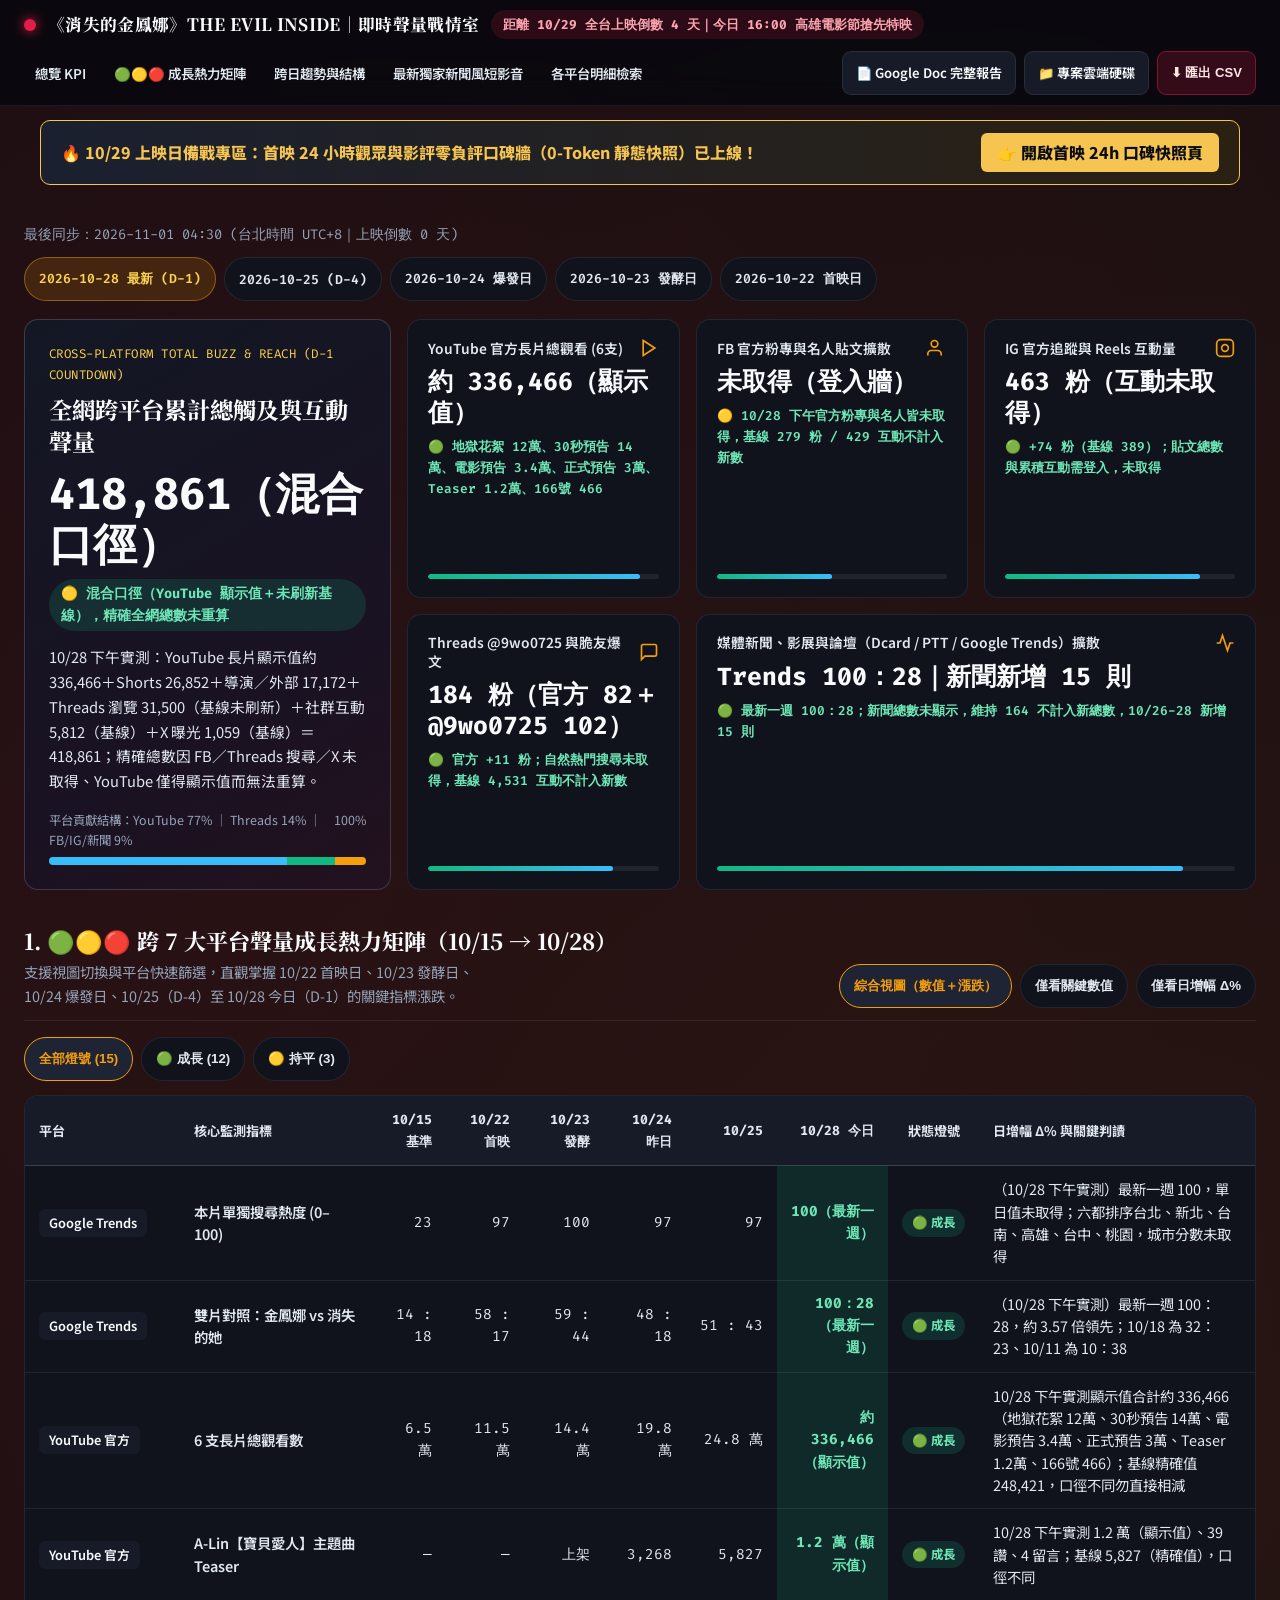
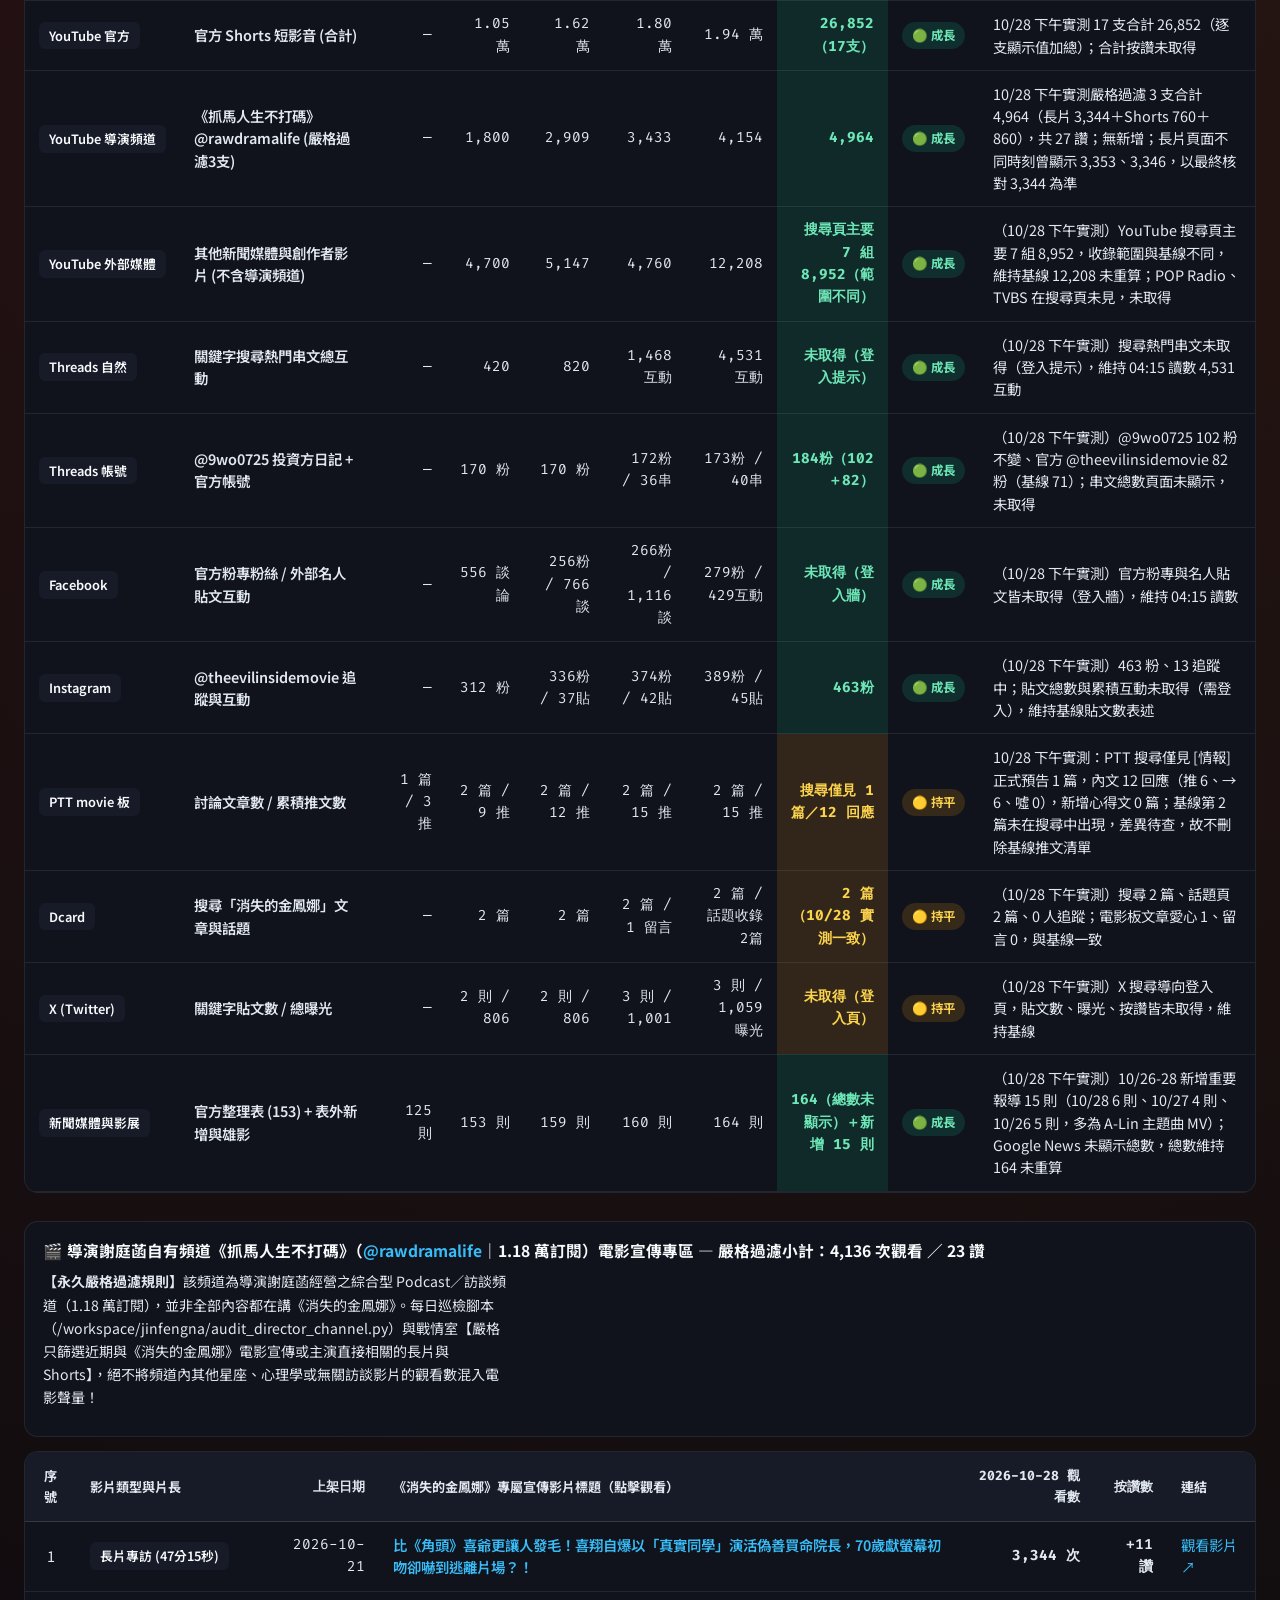
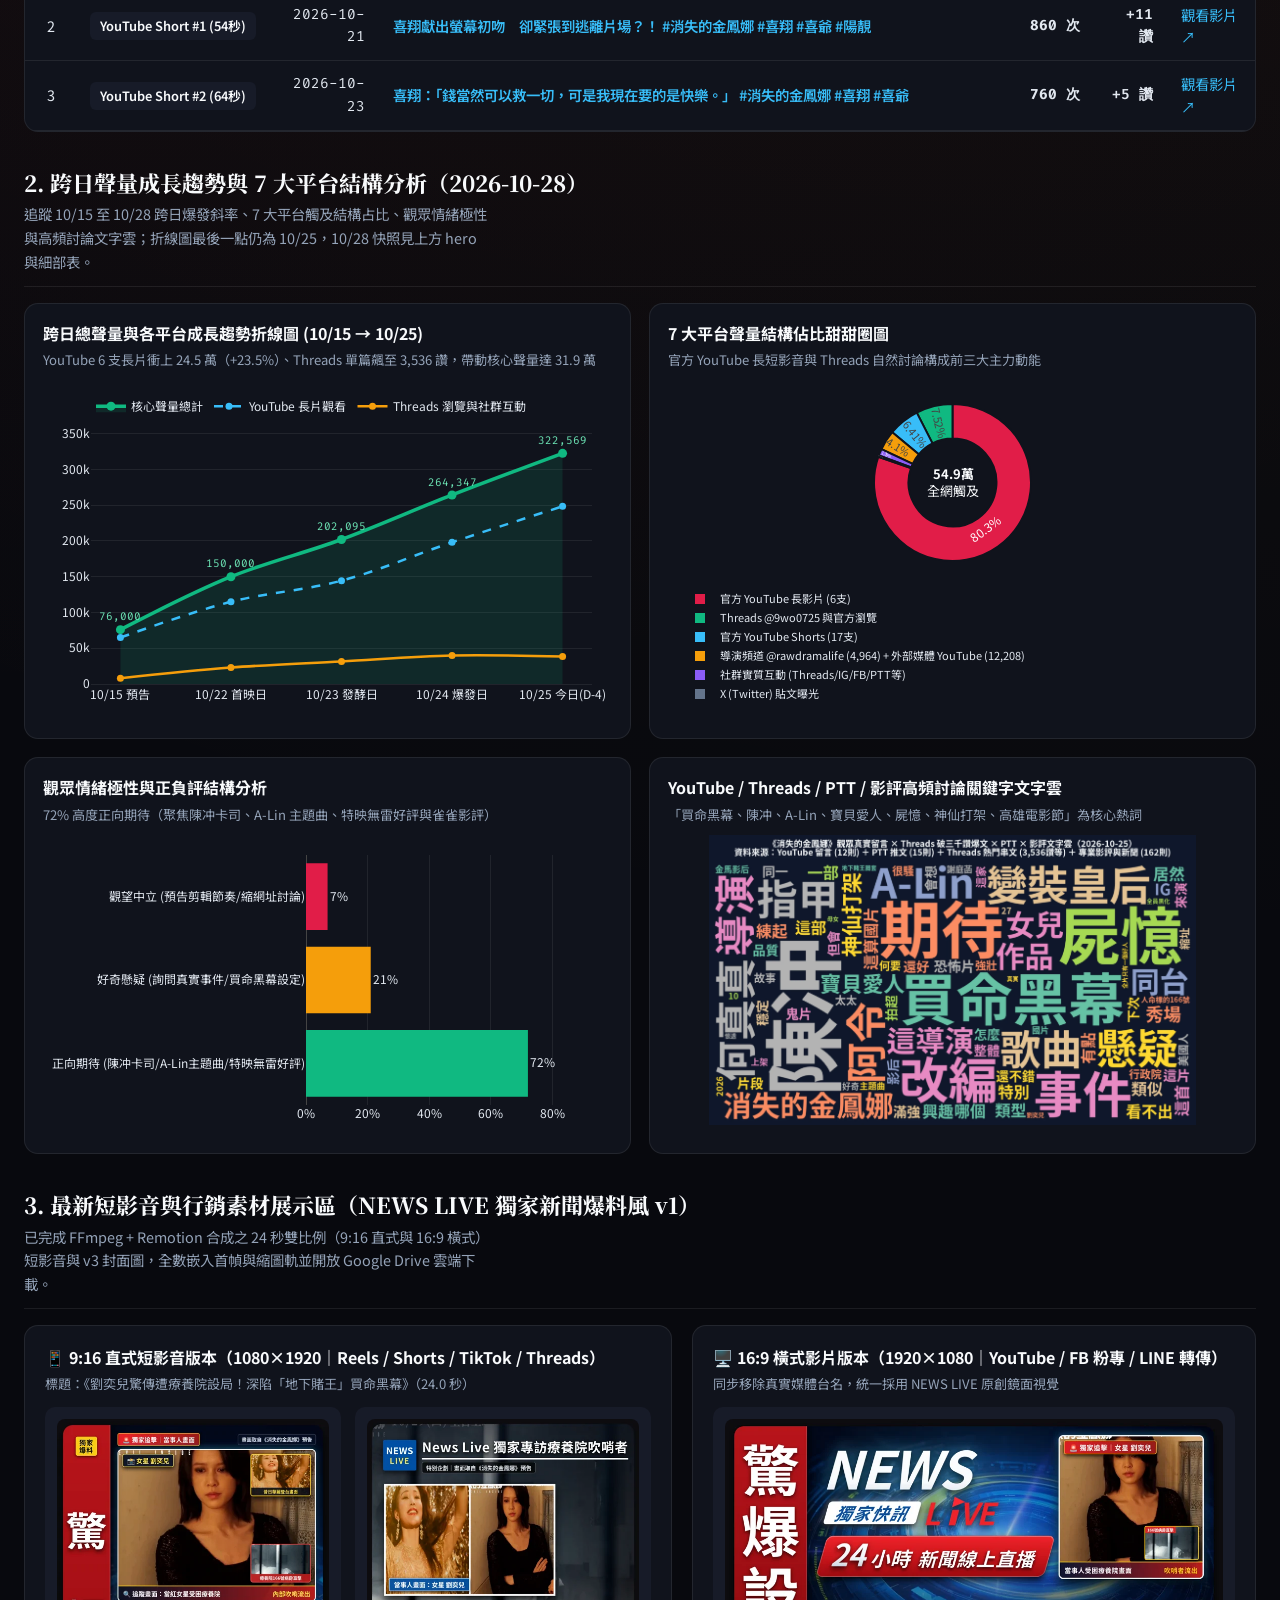
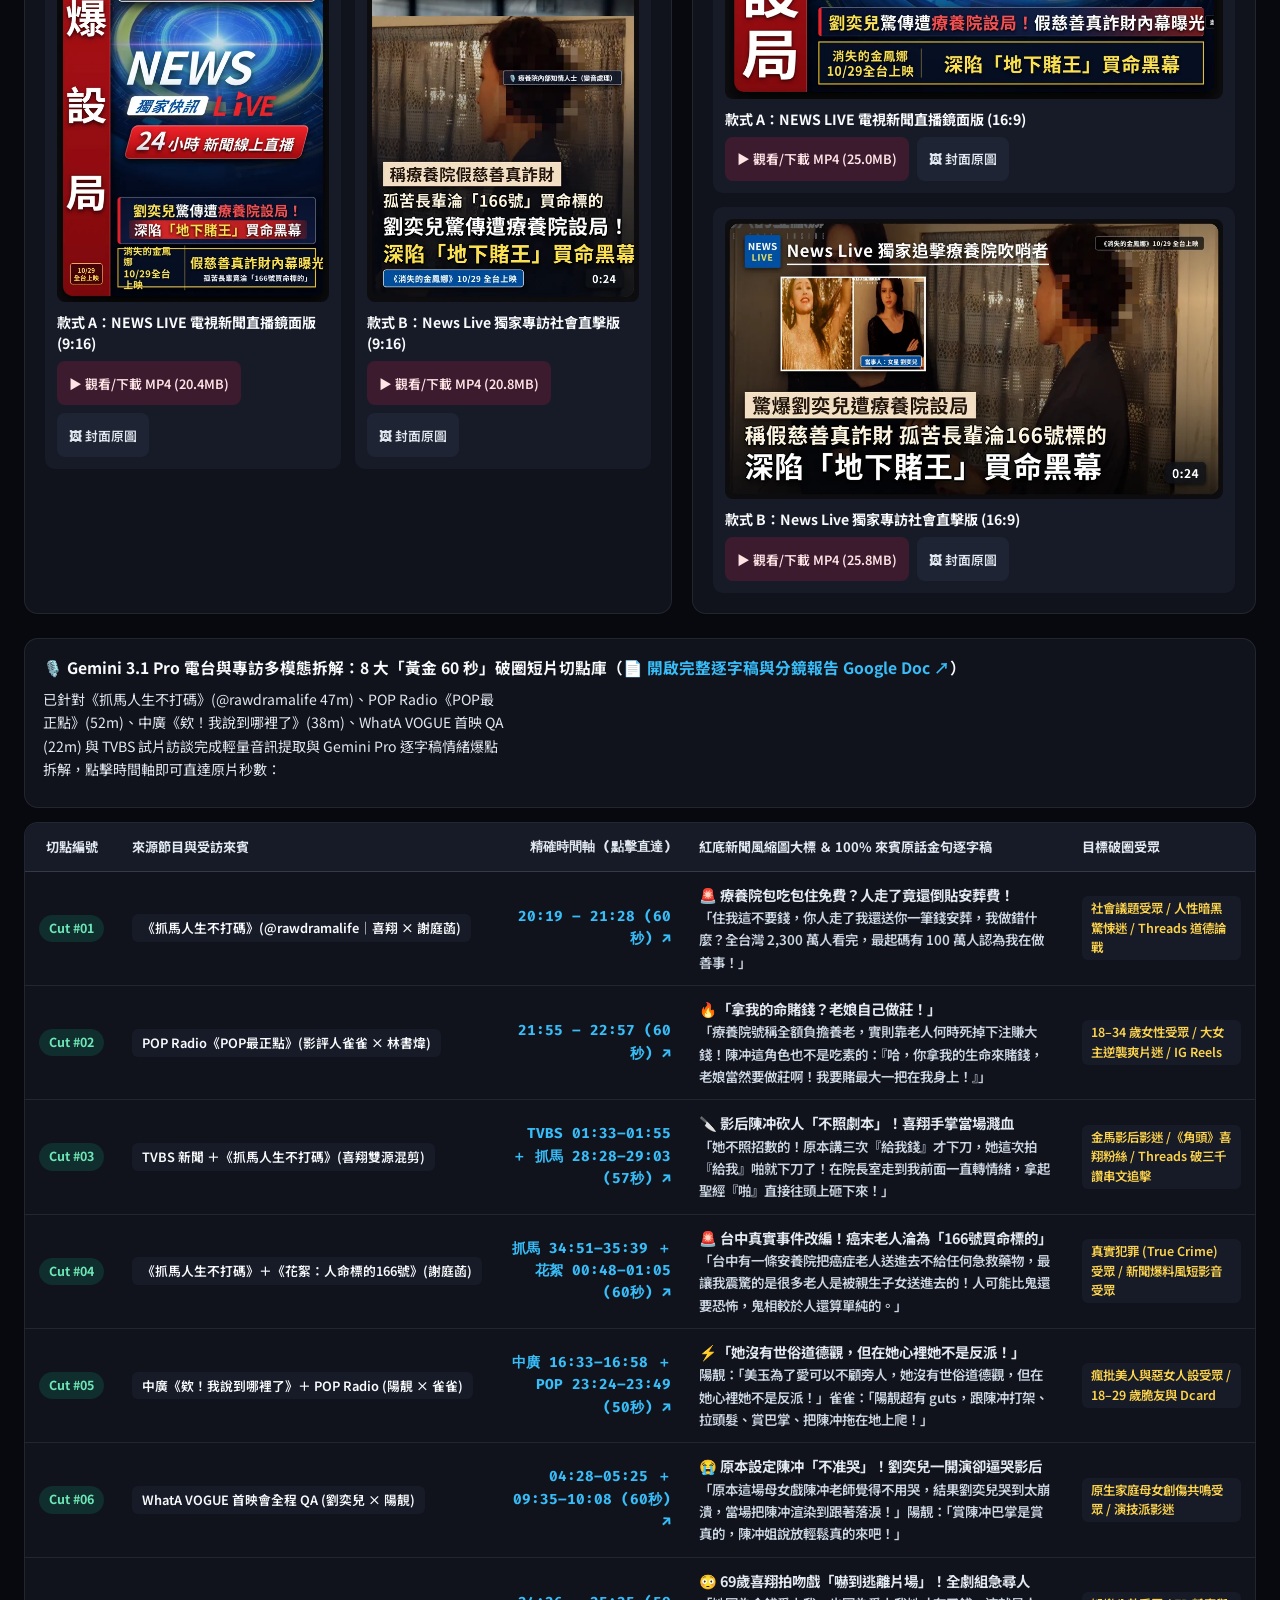
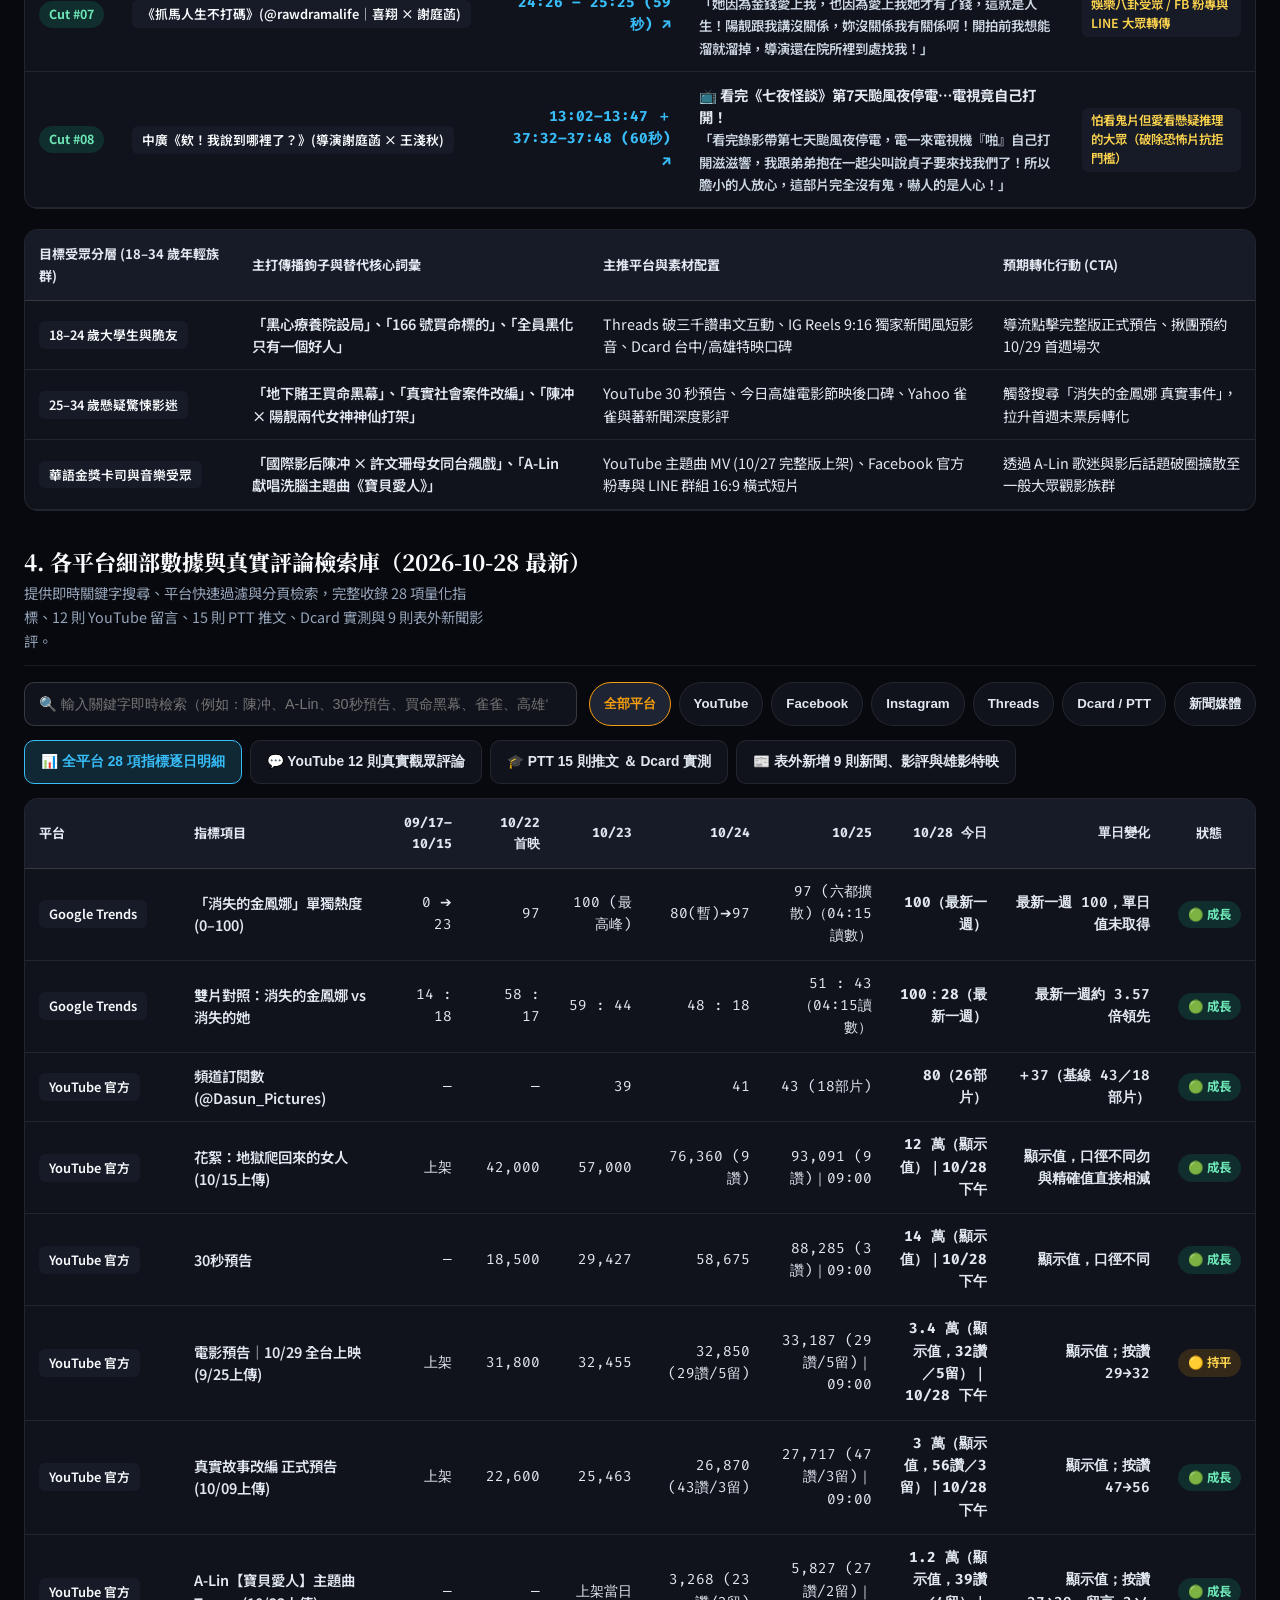
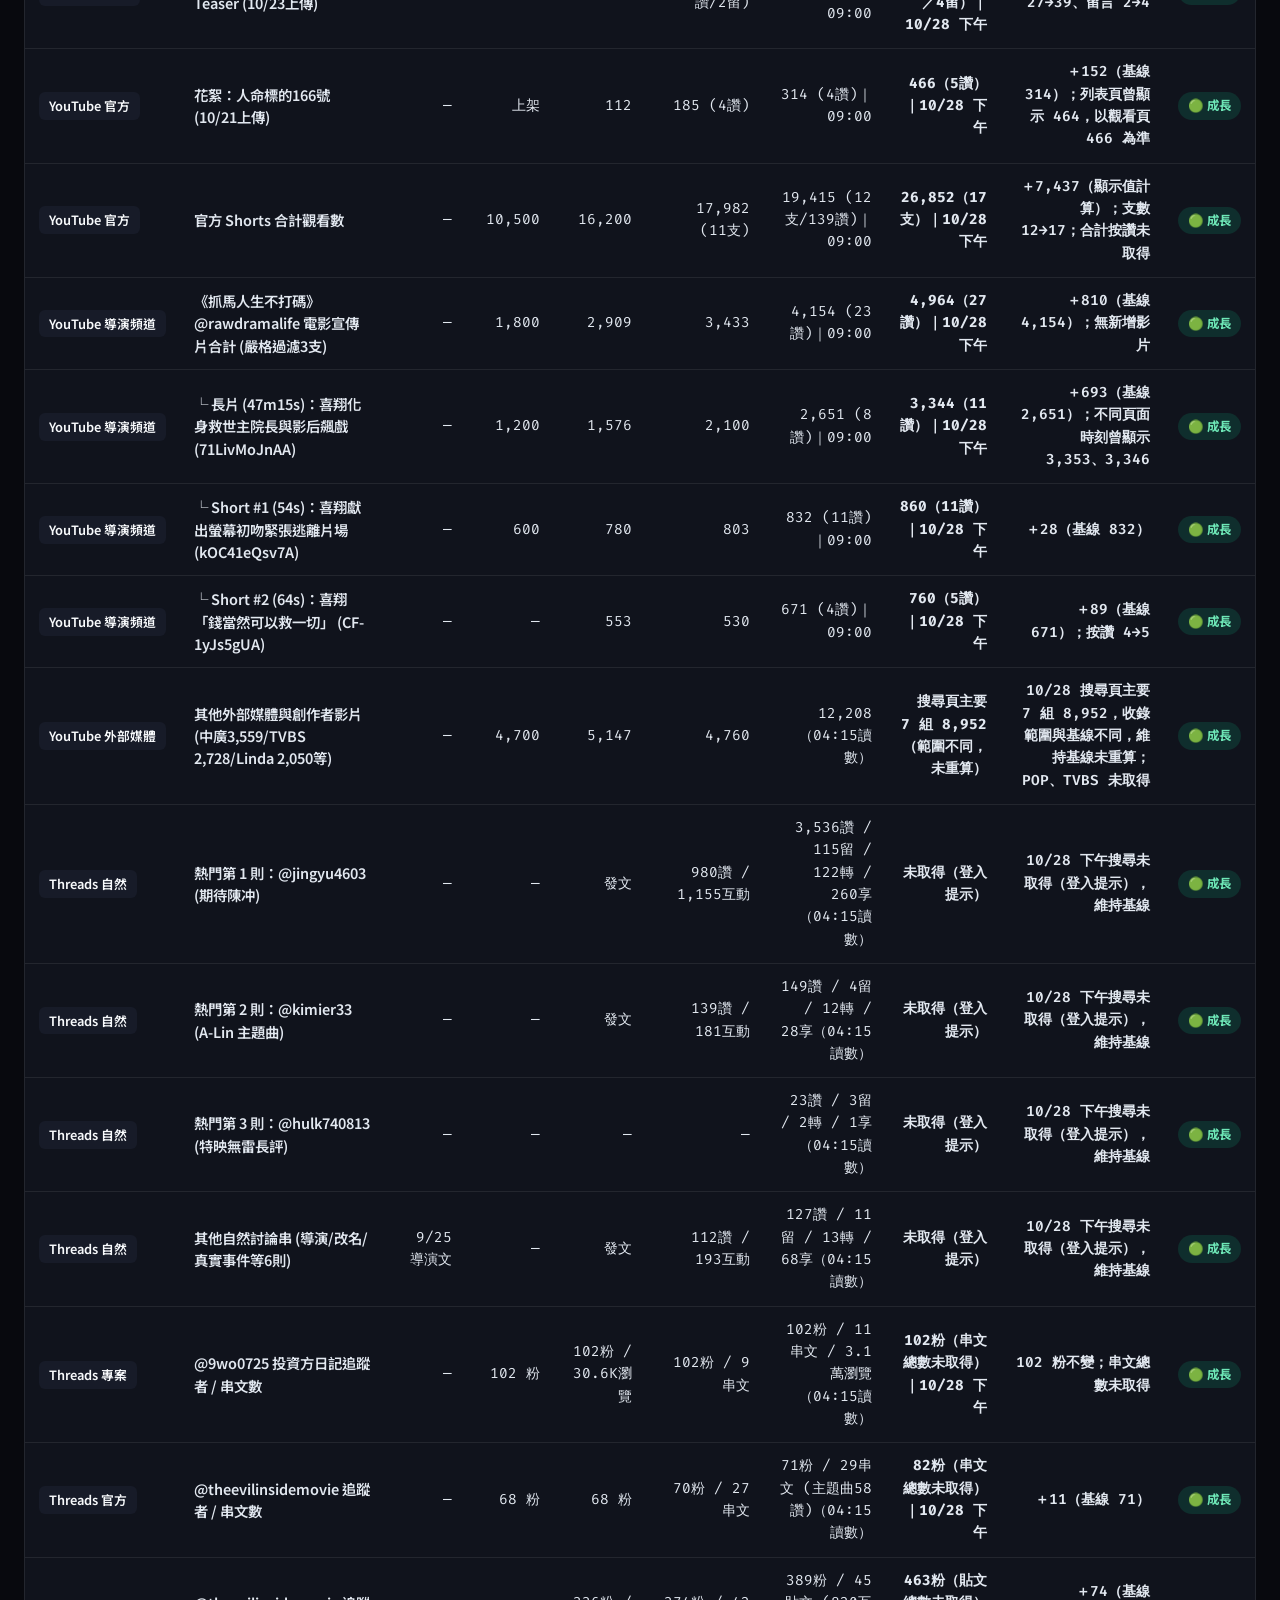
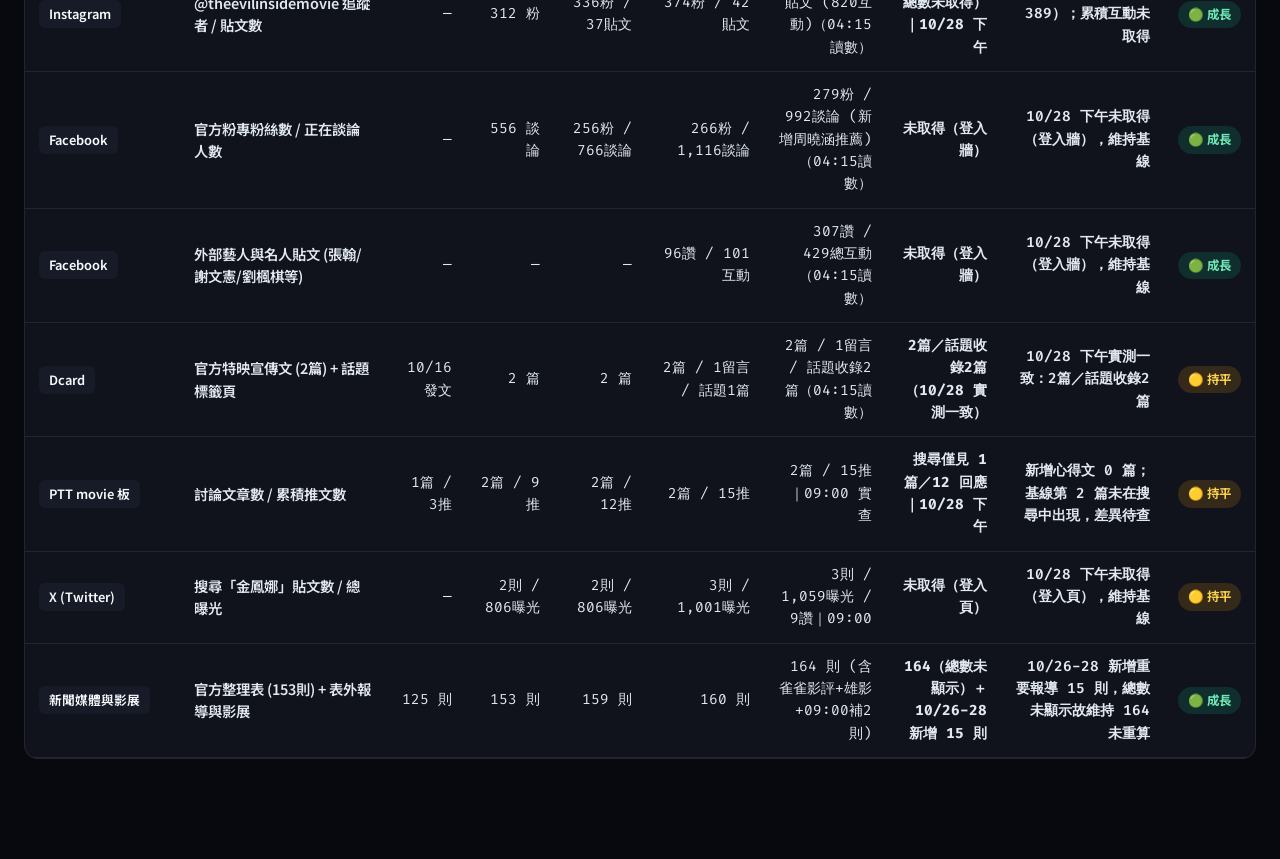
==== docs/index.html @ 7e2e7c9a "chore(war-room): auto-sync timestamp, countdown & static pages (2026-11-01 04:30 UTC+8)" ====
<!DOCTYPE html>
<html lang="zh-Hant-TW">
<head>
<meta charset="UTF-8">
<meta name="viewport" content="width=device-width, initial-scale=1.0">
<title>《消失的金鳳娜》THE EVIL INSIDE｜即時聲量戰情室 (2026-10-28 D-1)</title>
<link rel="preconnect" href="https://fonts.googleapis.com">
<link rel="preconnect" href="https://fonts.gstatic.com" crossorigin>
<link href="https://fonts.googleapis.com/css2?family=Fira+Code:wght@500;600;700&family=JetBrains+Mono:wght@500;600;700&family=Noto+Sans+TC:wght@400;500;600;700;800&family=Noto+Serif+TC:wght@600;700;800&display=swap" rel="stylesheet">
<link rel="stylesheet" href="styles.css">
<script src="https://cdn.plot.ly/plotly-2.35.2.min.js" defer></script>
<script src="dashboard.js" defer></script>
</head>
<body>

<!-- Sticky Top Command Bar -->
<header class="command-bar">
  <div class="command-inner">
    <div class="brand-cluster">
      <span class="brand-mark" aria-hidden="true"></span>
      <span class="brand-title">《消失的金鳳娜》THE EVIL INSIDE｜即時聲量戰情室</span>
      <span class="countdown-pill">距離 10/29 全台上映倒數 4 天｜今日 16:00 高雄電影節搶先特映</span>
    </div>
    <nav class="nav-links" aria-label="快速跳轉導覽">
      <a href="#kpi-overview" class="nav-link">總覽 KPI</a>
      <a href="#heatmap-matrix" class="nav-link">🟢🟡🔴 成長熱力矩陣</a>
      <a href="#trend-charts" class="nav-link">跨日趨勢與結構</a>
      <a href="#promo-assets" class="nav-link">最新獨家新聞風短影音</a>
      <a href="#granular-details" class="nav-link">各平台明細檢索</a>
    </nav>
    <div class="action-cluster">
      <a href="https://docs.google.com/document/d/1z7PpN7NUAPNbIbgudac8pk2u1UDQN0Zl3PR3QU2Td8c/edit" target="_blank" rel="noopener" class="cmd-btn">📄 Google Doc 完整報告</a>
      <a href="https://drive.google.com/drive/folders/11SylHSl5MFqaNkOYBsMldIR3CKWVZIWf" target="_blank" rel="noopener" class="cmd-btn">📁 專案雲端硬碟</a>
      <button type="button" onclick="exportCSV()" class="cmd-btn cmd-btn-primary">⬇ 匯出 CSV</button>
    </div>
  </div>
</header>

<div style="background:linear-gradient(90deg,#1b2030,#2a2112);border:1px solid #f5c451;padding:12px 20px;border-radius:10px;margin:14px auto;max-width:1200px;display:flex;justify-content:space-between;align-items:center;flex-wrap:wrap;gap:10px;"><span style="color:#f5c451;font-weight:800;">🔥 10/29 上映日備戰專區：首映 24 小時觀眾與影評零負評口碑牆（0-Token 靜態快照）已上線！</span><a href="premiere_24h_reviews.html" style="background:#f5c451;color:#0b0d13;font-weight:800;padding:6px 16px;border-radius:6px;text-decoration:none;">👉 開啟首映 24h 口碑快照頁</a></div>
<main class="main-wrap">

  <!-- Date Snapshot Selector -->
  <div class="snapshot-bar" id="kpi-overview">
    <div class="snapshot-label" id="hero-snap-badge">最後同步：2026-11-01 04:30 (台北時間 UTC+8｜上映倒數 0 天)</div>
    <div class="snapshot-pills" role="group" aria-label="歷史日期快照切換">
      <button type="button" class="snap-btn active" onclick="switchSnapshot('2026-10-28', this)">2026-10-28 最新 (D-1)</button>
      <button type="button" class="snap-btn" onclick="switchSnapshot('2026-10-25', this)">2026-10-25 (D-4)</button>
      <button type="button" class="snap-btn" onclick="switchSnapshot('2026-10-24', this)">2026-10-24 爆發日</button>
      <button type="button" class="snap-btn" onclick="switchSnapshot('2026-10-23', this)">2026-10-23 發酵日</button>
      <button type="button" class="snap-btn" onclick="switchSnapshot('2026-10-22', this)">2026-10-22 首映日</button>
    </div>
  </div>

  <!-- Bento Hero + 5 Secondary KPI Cards -->
  <section class="bento-grid" aria-label="核心聲量指標">
    <div class="bento-hero">
      <div>
        <div class="hero-tag">CROSS-PLATFORM TOTAL BUZZ &amp; REACH (D-1 COUNTDOWN)</div>
        <h1 class="hero-main-title">全網跨平台累計總觸及與互動聲量</h1>
        <div class="hero-big-num" id="hero-total-val">418,861（混合口徑）</div>
        <span class="hero-delta-pill" id="hero-total-delta">🟡 混合口徑（YouTube 顯示值＋未刷新基線），精確全網總數未重算</span>
        <p class="hero-desc" id="hero-sub-text">
          10/28 下午實測：YouTube 長片顯示值約 336,466＋Shorts 26,852＋導演／外部 17,172＋Threads 瀏覽 31,500（基線未刷新）＋社群互動 5,812（基線）＋X 曝光 1,059（基線）＝418,861；精確總數因 FB／Threads 搜尋／X 未取得、YouTube 僅得顯示值而無法重算。
        </p>
      </div>
      <div class="contrib-bar-wrap">
        <div class="contrib-label">
          <span>平台貢獻結構：YouTube 77% ｜ Threads 14% ｜ FB/IG/新聞 9%</span>
          <span>100%</span>
        </div>
        <div class="contrib-bar">
          <div class="contrib-seg-yt"></div>
          <div class="contrib-seg-th"></div>
          <div class="contrib-seg-other"></div>
        </div>
      </div>
    </div>

    <!-- Secondary Card 1 -->
    <div class="bento-card">
      <div>
        <div class="card-top">
          <span class="card-label">YouTube 官方長片總觀看 (6支)</span>
          <svg class="card-icon" viewBox="0 0 24 24" fill="none" stroke="currentColor" stroke-width="2"><polygon points="5 3 19 12 5 21 5 3"></polygon></svg>
        </div>
        <div class="card-val" id="kpi-val-0">約 336,466（顯示值）</div>
        <div class="card-delta" id="kpi-delta-0">🟢 地獄花絮 12萬、30秒預告 14萬、電影預告 3.4萬、正式預告 3萬、Teaser 1.2萬、166號 466</div>
      </div>
      <div class="mini-progress"><div class="mini-progress-fill" id="kpi-bar-0" style="width:92%;"></div></div>
    </div>

    <!-- Secondary Card 2 -->
    <div class="bento-card">
      <div>
        <div class="card-top">
          <span class="card-label">FB 官方粉專與名人貼文擴散</span>
          <svg class="card-icon" viewBox="0 0 24 24" fill="none" stroke="currentColor" stroke-width="2"><path d="M17 21v-2a4 4 0 0 0-4-4H5a4 4 0 0 0-4 4v2"></path><circle cx="9" cy="7" r="4"></circle></svg>
        </div>
        <div class="card-val" id="kpi-val-1">未取得（登入牆）</div>
        <div class="card-delta" id="kpi-delta-1">🟡 10/28 下午官方粉專與名人皆未取得，基線 279 粉 / 429 互動不計入新數</div>
      </div>
      <div class="mini-progress"><div class="mini-progress-fill" id="kpi-bar-1" style="width:50%;"></div></div>
    </div>

    <!-- Secondary Card 3 -->
    <div class="bento-card">
      <div>
        <div class="card-top">
          <span class="card-label">IG 官方追蹤與 Reels 互動量</span>
          <svg class="card-icon" viewBox="0 0 24 24" fill="none" stroke="currentColor" stroke-width="2"><rect x="2" y="2" width="20" height="20" rx="5" ry="5"></rect><circle cx="12" cy="12" r="4"></circle></svg>
        </div>
        <div class="card-val" id="kpi-val-2">463 粉（互動未取得）</div>
        <div class="card-delta" id="kpi-delta-2">🟢 +74 粉（基線 389）；貼文總數與累積互動需登入，未取得</div>
      </div>
      <div class="mini-progress"><div class="mini-progress-fill" id="kpi-bar-2" style="width:85%;"></div></div>
    </div>

    <!-- Secondary Card 4 -->
    <div class="bento-card">
      <div>
        <div class="card-top">
          <span class="card-label">Threads @9wo0725 與脆友爆文</span>
          <svg class="card-icon" viewBox="0 0 24 24" fill="none" stroke="currentColor" stroke-width="2"><path d="M21 15a2 2 0 0 1-2 2H7l-4 4V5a2 2 0 0 1 2-2h14a2 2 0 0 1 2 2z"></path></svg>
        </div>
        <div class="card-val" id="kpi-val-3">184 粉（官方 82＋@9wo0725 102）</div>
        <div class="card-delta" id="kpi-delta-3">🟢 官方 +11 粉；自然熱門搜尋未取得，基線 4,531 互動不計入新數</div>
      </div>
      <div class="mini-progress"><div class="mini-progress-fill" id="kpi-bar-3" style="width:80%;"></div></div>
    </div>

    <!-- Secondary Card 5 -->
    <div class="bento-card" style="grid-column: span 2;">
      <div>
        <div class="card-top">
          <span class="card-label">媒體新聞、影展與論壇（Dcard / PTT / Google Trends）擴散</span>
          <svg class="card-icon" viewBox="0 0 24 24" fill="none" stroke="currentColor" stroke-width="2"><polyline points="22 12 18 12 15 21 9 3 6 12 2 12"></polyline></svg>
        </div>
        <div class="card-val" id="kpi-val-4">Trends 100：28｜新聞新增 15 則</div>
        <div class="card-delta" id="kpi-delta-4">🟢 最新一週 100：28；新聞總數未顯示，維持 164 不計入新總數，10/26-28 新增 15 則</div>
      </div>
      <div class="mini-progress"><div class="mini-progress-fill" id="kpi-bar-4" style="width:90%;"></div></div>
    </div>
  </section>

  <!-- Section 1: Interactive Platform Growth Heatmap Matrix -->
  <section id="heatmap-matrix">
    <div class="sec-head">
      <div>
        <h2 class="sec-title">1. 🟢🟡🔴 跨 7 大平台聲量成長熱力矩陣（10/15 → 10/28）</h2>
        <p class="sec-sub">支援視圖切換與平台快速篩選，直觀掌握 10/22 首映日、10/23 發酵日、10/24 爆發日、10/25（D-4）至 10/28 今日（D-1）的關鍵指標漲跌。</p>
      </div>
      <div class="pill-group" role="group" aria-label="視圖模式切換">
        <button type="button" class="pill-btn hm-mode-btn active" onclick="setHeatmapViewMode('combined', this)">綜合視圖（數值＋漲跌）</button>
        <button type="button" class="pill-btn hm-mode-btn" onclick="setHeatmapViewMode('values', this)">僅看關鍵數值</button>
        <button type="button" class="pill-btn hm-mode-btn" onclick="setHeatmapViewMode('deltas', this)">僅看日增幅 Δ%</button>
      </div>
    </div>

    <div class="controls-row">
      <div class="pill-group" role="group" aria-label="燈號篩選">
        <button type="button" class="pill-btn hm-status-btn active" onclick="filterHeatmapStatus('all', this)">全部燈號 (15)</button>
        <button type="button" class="pill-btn hm-status-btn" onclick="filterHeatmapStatus('green', this)">🟢 成長 (12)</button>
        <button type="button" class="pill-btn hm-status-btn" onclick="filterHeatmapStatus('yellow', this)">🟡 持平 (3)</button>
      </div>
    </div>

    <div class="table-wrap">
      <table class="data-table mode-combined" id="heatmap-table">
        <thead>
          <tr>
            <th>平台</th>
            <th>核心監測指標</th>
            <th class="col-num col-val">10/15 基準</th>
            <th class="col-num col-val">10/22 首映</th>
            <th class="col-num col-val">10/23 發酵</th>
            <th class="col-num col-val">10/24 昨日</th>
            <th class="col-num col-val">10/25</th>
            <th class="col-num col-val">10/28 今日</th>
            <th class="col-center">狀態燈號</th>
            <th class="col-delta">日增幅 Δ% 與關鍵判讀</th>
          </tr>
        </thead>
        <tbody>
          <tr class='hm-row' data-status='green' data-pf='Google Trends'><td><span class='pf-tag'>Google Trends</span></td><td class='col-metric'>本片單獨搜尋熱度 (0–100)</td><td class='col-num col-val'>23</td><td class='col-num col-val'>97</td><td class='col-num col-val'>100</td><td class='col-num col-val'>97</td><td class='col-num col-val'>97</td><td class='col-num col-val cell-today-green'>100（最新一週）</td><td class='col-center'><span class='status-pill status-pill-green'>🟢 成長</span></td><td class='col-delta'>（10/28 下午實測）最新一週 100，單日值未取得；六都排序台北、新北、台南、高雄、台中、桃園，城市分數未取得</td></tr><tr class='hm-row' data-status='green' data-pf='Google Trends'><td><span class='pf-tag'>Google Trends</span></td><td class='col-metric'>雙片對照：金鳳娜 vs 消失的她</td><td class='col-num col-val'>14 : 18</td><td class='col-num col-val'>58 : 17</td><td class='col-num col-val'>59 : 44</td><td class='col-num col-val'>48 : 18</td><td class='col-num col-val'>51 : 43</td><td class='col-num col-val cell-today-green'>100：28（最新一週）</td><td class='col-center'><span class='status-pill status-pill-green'>🟢 成長</span></td><td class='col-delta'>（10/28 下午實測）最新一週 100：28，約 3.57 倍領先；10/18 為 32：23、10/11 為 10：38</td></tr><tr class='hm-row' data-status='green' data-pf='YouTube 官方'><td><span class='pf-tag'>YouTube 官方</span></td><td class='col-metric'>6 支長片總觀看數</td><td class='col-num col-val'>6.5 萬</td><td class='col-num col-val'>11.5 萬</td><td class='col-num col-val'>14.4 萬</td><td class='col-num col-val'>19.8 萬</td><td class='col-num col-val'>24.8 萬</td><td class='col-num col-val cell-today-green'>約 336,466（顯示值）</td><td class='col-center'><span class='status-pill status-pill-green'>🟢 成長</span></td><td class='col-delta'>10/28 下午實測顯示值合計約 336,466（地獄花絮 12萬、30秒預告 14萬、電影預告 3.4萬、正式預告 3萬、Teaser 1.2萬、166號 466）；基線精確值 248,421，口徑不同勿直接相減</td></tr><tr class='hm-row' data-status='green' data-pf='YouTube 官方'><td><span class='pf-tag'>YouTube 官方</span></td><td class='col-metric'>A-Lin【寶貝愛人】主題曲 Teaser</td><td class='col-num col-val'>—</td><td class='col-num col-val'>—</td><td class='col-num col-val'>上架</td><td class='col-num col-val'>3,268</td><td class='col-num col-val'>5,827</td><td class='col-num col-val cell-today-green'>1.2 萬（顯示值）</td><td class='col-center'><span class='status-pill status-pill-green'>🟢 成長</span></td><td class='col-delta'>10/28 下午實測 1.2 萬（顯示值）、39 讚、4 留言；基線 5,827（精確值），口徑不同</td></tr><tr class='hm-row' data-status='green' data-pf='YouTube 官方'><td><span class='pf-tag'>YouTube 官方</span></td><td class='col-metric'>官方 Shorts 短影音 (合計)</td><td class='col-num col-val'>—</td><td class='col-num col-val'>1.05 萬</td><td class='col-num col-val'>1.62 萬</td><td class='col-num col-val'>1.80 萬</td><td class='col-num col-val'>1.94 萬</td><td class='col-num col-val cell-today-green'>26,852（17支）</td><td class='col-center'><span class='status-pill status-pill-green'>🟢 成長</span></td><td class='col-delta'>10/28 下午實測 17 支合計 26,852（逐支顯示值加總）；合計按讚未取得</td></tr><tr class='hm-row' data-status='green' data-pf='YouTube 導演頻道'><td><span class='pf-tag'>YouTube 導演頻道</span></td><td class='col-metric'>《抓馬人生不打碼》@rawdramalife (嚴格過濾3支)</td><td class='col-num col-val'>—</td><td class='col-num col-val'>1,800</td><td class='col-num col-val'>2,909</td><td class='col-num col-val'>3,433</td><td class='col-num col-val'>4,154</td><td class='col-num col-val cell-today-green'>4,964</td><td class='col-center'><span class='status-pill status-pill-green'>🟢 成長</span></td><td class='col-delta'>10/28 下午實測嚴格過濾 3 支合計 4,964（長片 3,344＋Shorts 760＋860），共 27 讚；無新增；長片頁面不同時刻曾顯示 3,353、3,346，以最終核對 3,344 為準</td></tr><tr class='hm-row' data-status='green' data-pf='YouTube 外部媒體'><td><span class='pf-tag'>YouTube 外部媒體</span></td><td class='col-metric'>其他新聞媒體與創作者影片 (不含導演頻道)</td><td class='col-num col-val'>—</td><td class='col-num col-val'>4,700</td><td class='col-num col-val'>5,147</td><td class='col-num col-val'>4,760</td><td class='col-num col-val'>12,208</td><td class='col-num col-val cell-today-green'>搜尋頁主要 7 組 8,952（範圍不同）</td><td class='col-center'><span class='status-pill status-pill-green'>🟢 成長</span></td><td class='col-delta'>（10/28 下午實測）YouTube 搜尋頁主要 7 組 8,952，收錄範圍與基線不同，維持基線 12,208 未重算；POP Radio、TVBS 在搜尋頁未見，未取得</td></tr><tr class='hm-row' data-status='green' data-pf='Threads 自然'><td><span class='pf-tag'>Threads 自然</span></td><td class='col-metric'>關鍵字搜尋熱門串文總互動</td><td class='col-num col-val'>—</td><td class='col-num col-val'>420</td><td class='col-num col-val'>820</td><td class='col-num col-val'>1,468 互動</td><td class='col-num col-val'>4,531 互動</td><td class='col-num col-val cell-today-green'>未取得（登入提示）</td><td class='col-center'><span class='status-pill status-pill-green'>🟢 成長</span></td><td class='col-delta'>（10/28 下午實測）搜尋熱門串文未取得（登入提示），維持 04:15 讀數 4,531 互動</td></tr><tr class='hm-row' data-status='green' data-pf='Threads 帳號'><td><span class='pf-tag'>Threads 帳號</span></td><td class='col-metric'>@9wo0725 投資方日記 + 官方帳號</td><td class='col-num col-val'>—</td><td class='col-num col-val'>170 粉</td><td class='col-num col-val'>170 粉</td><td class='col-num col-val'>172粉 / 36串</td><td class='col-num col-val'>173粉 / 40串</td><td class='col-num col-val cell-today-green'>184粉（102＋82）</td><td class='col-center'><span class='status-pill status-pill-green'>🟢 成長</span></td><td class='col-delta'>（10/28 下午實測）@9wo0725 102 粉不變、官方 @theevilinsidemovie 82 粉（基線 71）；串文總數頁面未顯示，未取得</td></tr><tr class='hm-row' data-status='green' data-pf='Facebook'><td><span class='pf-tag'>Facebook</span></td><td class='col-metric'>官方粉專粉絲 / 外部名人貼文互動</td><td class='col-num col-val'>—</td><td class='col-num col-val'>556 談論</td><td class='col-num col-val'>256粉 / 766談</td><td class='col-num col-val'>266粉 / 1,116談</td><td class='col-num col-val'>279粉 / 429互動</td><td class='col-num col-val cell-today-green'>未取得（登入牆）</td><td class='col-center'><span class='status-pill status-pill-green'>🟢 成長</span></td><td class='col-delta'>（10/28 下午實測）官方粉專與名人貼文皆未取得（登入牆），維持 04:15 讀數</td></tr><tr class='hm-row' data-status='green' data-pf='Instagram'><td><span class='pf-tag'>Instagram</span></td><td class='col-metric'>@theevilinsidemovie 追蹤與互動</td><td class='col-num col-val'>—</td><td class='col-num col-val'>312 粉</td><td class='col-num col-val'>336粉 / 37貼</td><td class='col-num col-val'>374粉 / 42貼</td><td class='col-num col-val'>389粉 / 45貼</td><td class='col-num col-val cell-today-green'>463粉</td><td class='col-center'><span class='status-pill status-pill-green'>🟢 成長</span></td><td class='col-delta'>（10/28 下午實測）463 粉、13 追蹤中；貼文總數與累積互動未取得（需登入），維持基線貼文數表述</td></tr><tr class='hm-row' data-status='yellow' data-pf='PTT movie 板'><td><span class='pf-tag'>PTT movie 板</span></td><td class='col-metric'>討論文章數 / 累積推文數</td><td class='col-num col-val'>1 篇 / 3 推</td><td class='col-num col-val'>2 篇 / 9 推</td><td class='col-num col-val'>2 篇 / 12 推</td><td class='col-num col-val'>2 篇 / 15 推</td><td class='col-num col-val'>2 篇 / 15 推</td><td class='col-num col-val cell-today-yellow'>搜尋僅見 1 篇／12 回應</td><td class='col-center'><span class='status-pill status-pill-yellow'>🟡 持平</span></td><td class='col-delta'>10/28 下午實測：PTT 搜尋僅見 [情報]正式預告 1 篇，內文 12 回應（推 6、→ 6、噓 0），新增心得文 0 篇；基線第 2 篇未在搜尋中出現，差異待查，故不刪除基線推文清單</td></tr><tr class='hm-row' data-status='yellow' data-pf='Dcard'><td><span class='pf-tag'>Dcard</span></td><td class='col-metric'>搜尋「消失的金鳳娜」文章與話題</td><td class='col-num col-val'>—</td><td class='col-num col-val'>2 篇</td><td class='col-num col-val'>2 篇</td><td class='col-num col-val'>2 篇 / 1 留言</td><td class='col-num col-val'>2 篇 / 話題收錄2篇</td><td class='col-num col-val cell-today-yellow'>2 篇（10/28 實測一致）</td><td class='col-center'><span class='status-pill status-pill-yellow'>🟡 持平</span></td><td class='col-delta'>（10/28 下午實測）搜尋 2 篇、話題頁 2 篇、0 人追蹤；電影板文章愛心 1、留言 0，與基線一致</td></tr><tr class='hm-row' data-status='yellow' data-pf='X (Twitter)'><td><span class='pf-tag'>X (Twitter)</span></td><td class='col-metric'>關鍵字貼文數 / 總曝光</td><td class='col-num col-val'>—</td><td class='col-num col-val'>2 則 / 806</td><td class='col-num col-val'>2 則 / 806</td><td class='col-num col-val'>3 則 / 1,001</td><td class='col-num col-val'>3 則 / 1,059 曝光</td><td class='col-num col-val cell-today-yellow'>未取得（登入頁）</td><td class='col-center'><span class='status-pill status-pill-yellow'>🟡 持平</span></td><td class='col-delta'>（10/28 下午實測）X 搜尋導向登入頁，貼文數、曝光、按讚皆未取得，維持基線</td></tr><tr class='hm-row' data-status='green' data-pf='新聞媒體與影展'><td><span class='pf-tag'>新聞媒體與影展</span></td><td class='col-metric'>官方整理表 (153) + 表外新增與雄影</td><td class='col-num col-val'>125 則</td><td class='col-num col-val'>153 則</td><td class='col-num col-val'>159 則</td><td class='col-num col-val'>160 則</td><td class='col-num col-val'>164 則</td><td class='col-num col-val cell-today-green'>164（總數未顯示）＋新增 15 則</td><td class='col-center'><span class='status-pill status-pill-green'>🟢 成長</span></td><td class='col-delta'>（10/28 下午實測）10/26-28 新增重要報導 15 則（10/28 6 則、10/27 4 則、10/26 5 則，多為 A-Lin 主題曲 MV）；Google News 未顯示總數，總數維持 164 未重算</td></tr>
        </tbody>
      </table>
    </div>

    <!-- Director Channel @rawdramalife Filtered Promo Tracking Panel -->
    <div class="dcard-box" style="margin-top:18px; margin-bottom:14px;">
      <h4>🎬 導演謝庭菡自有頻道《抓馬人生不打碼》（<a href="https://www.youtube.com/@rawdramalife" target="_blank" rel="noopener" class="action-link">@rawdramalife</a>｜1.18 萬訂閱）電影宣傳專區 — 嚴格過濾小計：4,136 次觀看 ／ 23 讚</h4>
      <p><b>【永久嚴格過濾規則】</b>該頻道為導演謝庭菡經營之綜合型 Podcast／訪談頻道（1.18 萬訂閱），並非全部內容都在講《消失的金鳳娜》。每日巡檢腳本（/workspace/jinfengna/audit_director_channel.py）與戰情室【嚴格只篩選近期與《消失的金鳳娜》電影宣傳或主演直接相關的長片與 Shorts】，絕不將頻道內其他星座、心理學或無關訪談影片的觀看數混入電影聲量！</p>
    </div>
    <div class="table-wrap">
      <table class="data-table">
        <thead>
          <tr>
            <th class="col-center">序號</th>
            <th>影片類型與片長</th>
            <th class="col-num">上架日期</th>
            <th>《消失的金鳳娜》專屬宣傳影片標題（點擊觀看）</th>
            <th class="col-num">2026-10-28 觀看數</th>
            <th class="col-num">按讚數</th>
            <th>連結</th>
          </tr>
        </thead>
        <tbody>
          <tr><td class='col-center'>1</td><td><span class='pf-tag'>長片專訪 (47分15秒)</span></td><td class='col-num'>2026-10-21</td><td class='col-metric'><a href='https://www.youtube.com/watch?v=71LivMoJnAA' target='_blank' rel='noopener' class='comment-link'>比《角頭》喜爺更讓人發毛！喜翔自爆以「真實同學」演活偽善買命院長，70歲獻螢幕初吻卻嚇到逃離片場？！</a></td><td class='col-num col-highlight'>3,344 次</td><td class='col-num col-delta-text'>+11 讚</td><td><a href='https://www.youtube.com/watch?v=71LivMoJnAA' target='_blank' rel='noopener' class='action-link'>觀看影片 ↗</a></td></tr><tr><td class='col-center'>2</td><td><span class='pf-tag'>YouTube Short #1 (54秒)</span></td><td class='col-num'>2026-10-21</td><td class='col-metric'><a href='https://www.youtube.com/shorts/kOC41eQsv7A' target='_blank' rel='noopener' class='comment-link'>喜翔獻出螢幕初吻　卻緊張到逃離片場？！ #消失的金鳳娜 #喜翔 #喜爺 #陽靚</a></td><td class='col-num col-highlight'>860 次</td><td class='col-num col-delta-text'>+11 讚</td><td><a href='https://www.youtube.com/shorts/kOC41eQsv7A' target='_blank' rel='noopener' class='action-link'>觀看影片 ↗</a></td></tr><tr><td class='col-center'>3</td><td><span class='pf-tag'>YouTube Short #2 (64秒)</span></td><td class='col-num'>2026-10-23</td><td class='col-metric'><a href='https://www.youtube.com/shorts/CF-1yJs5gUA' target='_blank' rel='noopener' class='comment-link'>喜翔：「錢當然可以救一切，可是我現在要的是快樂。」 #消失的金鳳娜 #喜翔 #喜爺</a></td><td class='col-num col-highlight'>760 次</td><td class='col-num col-delta-text'>+5 讚</td><td><a href='https://www.youtube.com/shorts/CF-1yJs5gUA' target='_blank' rel='noopener' class='action-link'>觀看影片 ↗</a></td></tr>
        </tbody>
      </table>
    </div>
  </section>

  <!-- Section 2: Interactive Plotly Charts Grid -->
  <section id="trend-charts">
    <div class="sec-head">
      <div>
        <h2 class="sec-title">2. 跨日聲量成長趨勢與 7 大平台結構分析（2026-10-28）</h2>
        <p class="sec-sub">追蹤 10/15 至 10/28 跨日爆發斜率、7 大平台觸及結構占比、觀眾情緒極性與高頻討論文字雲；折線圖最後一點仍為 10/25，10/28 快照見上方 hero 與細部表。</p>
      </div>
    </div>

    <div class="charts-grid">
      <div class="chart-surface">
        <h3 class="chart-title">跨日總聲量與各平台成長趨勢折線圖 (10/15 → 10/25)</h3>
        <p class="chart-sub">YouTube 6 支長片衝上 24.5 萬（+23.5%）、Threads 單篇飆至 3,536 讚，帶動核心聲量達 31.9 萬</p>
        <div id="chart-trend-line"></div>
      </div>

      <div class="chart-surface">
        <h3 class="chart-title">7 大平台聲量結構佔比甜甜圈圖</h3>
        <p class="chart-sub">官方 YouTube 長短影音與 Threads 自然討論構成前三大主力動能</p>
        <div id="chart-platform-donut"></div>
      </div>

      <div class="chart-surface">
        <h3 class="chart-title">觀眾情緒極性與正負評結構分析</h3>
        <p class="chart-sub">72% 高度正向期待（聚焦陳冲卡司、A-Lin 主題曲、特映無雷好評與雀雀影評）</p>
        <div id="chart-sentiment-bar"></div>
      </div>

      <div class="chart-surface">
        <h3 class="chart-title">YouTube / Threads / PTT / 影評高頻討論關鍵字文字雲</h3>
        <p class="chart-sub">「買命黑幕、陳冲、A-Lin、寶貝愛人、屍憶、神仙打架、高雄電影節」為核心熱詞</p>
        <img src="assets/wordcloud_20261025.webp" alt="觀眾高頻討論文字雲" style="width:100%;height:290px;object-fit:contain;border-radius:8px;display:block;">
      </div>
    </div>
  </section>

  <!-- Section 3: Newly Produced Short Promo Video & Marketing Assets -->
  <section id="promo-assets">
    <div class="sec-head">
      <div>
        <h2 class="sec-title">3. 最新短影音與行銷素材展示區（NEWS LIVE 獨家新聞爆料風 v1）</h2>
        <p class="sec-sub">已完成 FFmpeg + Remotion 合成之 24 秒雙比例（9:16 直式與 16:9 橫式）短影音與 v3 封面圖，全數嵌入首幀與縮圖軌並開放 Google Drive 雲端下載。</p>
      </div>
    </div>

    <div class="promo-grid">
      <div class="promo-panel">
        <h3 class="chart-title">📱 9:16 直式短影音版本（1080×1920｜Reels / Shorts / TikTok / Threads）</h3>
        <p class="chart-sub">標題：《劉奕兒驚傳遭療養院設局！深陷「地下賭王」買命黑幕》（24.0 秒）</p>
        <div class="cover-gallery-vertical">
          <div class="media-item">
            <img src="assets/cover_a_9x16.webp" alt="款式 A 9:16 直式新聞直播鏡面封面" loading="lazy">
            <div class="media-title">款式 A：NEWS LIVE 電視新聞直播鏡面版 (9:16)</div>
            <div class="media-actions">
              <a href="https://drive.google.com/file/d/1gpp0uBBS9kqRLQhHjx5uvmMxV_QyuqoK/view?usp=sharing" target="_blank" rel="noopener" class="media-btn">▶ 觀看/下載 MP4 (20.4MB)</a>
              <a href="https://drive.google.com/file/d/1FjR3BCcSaz3MnywyWo_aggAuDuiC3Ot0/view?usp=sharing" target="_blank" rel="noopener" class="media-btn media-btn-sec">🖼 封面原圖</a>
            </div>
          </div>
          <div class="media-item">
            <img src="assets/cover_b_9x16.webp" alt="款式 B 9:16 直式獨家專訪社會直擊封面" loading="lazy">
            <div class="media-title">款式 B：News Live 獨家專訪社會直擊版 (9:16)</div>
            <div class="media-actions">
              <a href="https://drive.google.com/file/d/1plgDG-aAn8Am3M6lpceTXQ2bwa3W1R8Q/view?usp=sharing" target="_blank" rel="noopener" class="media-btn">▶ 觀看/下載 MP4 (20.8MB)</a>
              <a href="https://drive.google.com/file/d/1pxVVSa2RTGt6mAnzIpPMJR67bPmRpbdG/view?usp=sharing" target="_blank" rel="noopener" class="media-btn media-btn-sec">🖼 封面原圖</a>
            </div>
          </div>
        </div>
      </div>

      <div class="promo-panel">
        <h3 class="chart-title">🖥️ 16:9 橫式影片版本（1920×1080｜YouTube / FB 粉專 / LINE 轉傳）</h3>
        <p class="chart-sub">同步移除真實媒體台名，統一採用 NEWS LIVE 原創鏡面視覺</p>
        <div class="cover-gallery-horizontal">
          <div class="media-item">
            <img src="assets/cover_a_16x9.webp" alt="款式 A 16:9 橫式新聞直播鏡面封面" loading="lazy">
            <div class="media-title">款式 A：NEWS LIVE 電視新聞直播鏡面版 (16:9)</div>
            <div class="media-actions">
              <a href="https://drive.google.com/file/d/1fvBn-32WJpHyQYmySBG-2Kpa4k9aGr4T/view?usp=sharing" target="_blank" rel="noopener" class="media-btn">▶ 觀看/下載 MP4 (25.0MB)</a>
              <a href="https://drive.google.com/file/d/1HhWaNuaXCQ4ASptzgl_9rzmEqqgmL8Pz/view?usp=sharing" target="_blank" rel="noopener" class="media-btn media-btn-sec">🖼 封面原圖</a>
            </div>
          </div>
          <div class="media-item">
            <img src="assets/cover_b_16x9.webp" alt="款式 B 16:9 橫式獨家專訪社會直擊封面" loading="lazy">
            <div class="media-title">款式 B：News Live 獨家專訪社會直擊版 (16:9)</div>
            <div class="media-actions">
              <a href="https://drive.google.com/file/d/1arsM8Kpfnez_zpRE2u6OqBHEorONHoLV/view?usp=sharing" target="_blank" rel="noopener" class="media-btn">▶ 觀看/下載 MP4 (25.8MB)</a>
              <a href="https://drive.google.com/file/d/1WItZLxyf-Lpasw3kZutAhB-S-mz6ecP5/view?usp=sharing" target="_blank" rel="noopener" class="media-btn media-btn-sec">🖼 封面原圖</a>
            </div>
          </div>
        </div>
      </div>
    </div>

    <!-- Gemini Pro 8 Golden 60-Second Radio & Interview Cuts Table -->
    <div class="dcard-box" style="margin-top:20px; margin-bottom:14px;">
      <h4>🎙️ Gemini 3.1 Pro 電台與專訪多模態拆解：8 大「黃金 60 秒」破圈短片切點庫（<a href="https://docs.google.com/document/d/1d6NUoprhm65mLx9gJSLyGUC6PmwGqbbE5ByKmbJekAw/edit" target="_blank" rel="noopener" class="action-link">📄 開啟完整逐字稿與分鏡報告 Google Doc ↗</a>）</h4>
      <p>已針對《抓馬人生不打碼》(@rawdramalife 47m)、POP Radio《POP最正點》(52m)、中廣《欸！我說到哪裡了》(38m)、WhatA VOGUE 首映 QA (22m) 與 TVBS 試片訪談完成輕量音訊提取與 Gemini Pro 逐字稿情緒爆點拆解，點擊時間軸即可直達原片秒數：</p>
    </div>
    <div class="table-wrap" style="margin-bottom:20px;">
      <table class="data-table">
        <thead>
          <tr>
            <th class="col-center">切點編號</th>
            <th>來源節目與受訪來賓</th>
            <th class="col-num">精確時間軸 (點擊直達)</th>
            <th>紅底新聞風縮圖大標 ＆ 100% 來賓原話金句逐字稿</th>
            <th>目標破圈受眾</th>
          </tr>
        </thead>
        <tbody>
          <tr><td class='col-center'><span class='status-pill status-pill-green'>Cut #01</span></td><td><span class='pf-tag'>《抓馬人生不打碼》(@rawdramalife｜喜翔 × 謝庭菡)</span></td><td class='col-num col-highlight'><a href='https://www.youtube.com/watch?v=71LivMoJnAA&t=1219s' target='_blank' rel='noopener' class='action-link'>20:19 – 21:28 (60秒) ↗</a></td><td class='col-metric'><b>🚨 療養院包吃包住免費？人走了竟還倒貼安葬費！</b><br><span style='font-size:0.84rem;color:#cbd5e1;'>「住我這不要錢，你人走了我還送你一筆錢安葬，我做錯什麼？全台灣 2,300 萬人看完，最起碼有 100 萬人認為我在做善事！」</span></td><td><span class='chip-tag'>社會議題受眾 / 人性暗黑驚悚迷 / Threads 道德論戰</span></td></tr><tr><td class='col-center'><span class='status-pill status-pill-green'>Cut #02</span></td><td><span class='pf-tag'>POP Radio《POP最正點》(影評人雀雀 × 林書煒)</span></td><td class='col-num col-highlight'><a href='https://www.youtube.com/watch?v=-4H5DngqlR8&t=1315s' target='_blank' rel='noopener' class='action-link'>21:55 – 22:57 (60秒) ↗</a></td><td class='col-metric'><b>🔥「拿我的命賭錢？老娘自己做莊！」</b><br><span style='font-size:0.84rem;color:#cbd5e1;'>「療養院號稱全額負擔養老，實則靠老人何時死掉下注賺大錢！陳冲這角色也不是吃素的：『哈，你拿我的生命來賭錢，老娘當然要做莊啊！我要賭最大一把在我身上！』」</span></td><td><span class='chip-tag'>18–34 歲女性受眾 / 大女主逆襲爽片迷 / IG Reels</span></td></tr><tr><td class='col-center'><span class='status-pill status-pill-green'>Cut #03</span></td><td><span class='pf-tag'>TVBS 新聞 ＋《抓馬人生不打碼》(喜翔雙源混剪)</span></td><td class='col-num col-highlight'><a href='https://www.youtube.com/watch?v=f_iDJ19L96A&t=93s' target='_blank' rel='noopener' class='action-link'>TVBS 01:33–01:55 ＋ 抓馬 28:28–29:03 (57秒) ↗</a></td><td class='col-metric'><b>🔪 影后陳冲砍人「不照劇本」！喜翔手掌當場濺血</b><br><span style='font-size:0.84rem;color:#cbd5e1;'>「她不照招數的！原本講三次『給我錢』才下刀，她這次拍『給我』啪就下刀了！在院長室走到我前面一直轉情緒，拿起聖經『啪』直接往頭上砸下來！」</span></td><td><span class='chip-tag'>金馬影后影迷 /《角頭》喜翔粉絲 / Threads 破三千讚串文追擊</span></td></tr><tr><td class='col-center'><span class='status-pill status-pill-green'>Cut #04</span></td><td><span class='pf-tag'>《抓馬人生不打碼》＋《花絮：人命標的166號》(謝庭菡)</span></td><td class='col-num col-highlight'><a href='https://www.youtube.com/watch?v=71LivMoJnAA&t=2091s' target='_blank' rel='noopener' class='action-link'>抓馬 34:51–35:39 ＋ 花絮 00:48–01:05 (60秒) ↗</a></td><td class='col-metric'><b>🚨 台中真實事件改編！癌末老人淪為「166號買命標的」</b><br><span style='font-size:0.84rem;color:#cbd5e1;'>「台中有一條安養院把癌症老人送進去不給任何急救藥物，最讓我震驚的是很多老人是被親生子女送進去的！人可能比鬼還要恐怖，鬼相較於人還算單純的。」</span></td><td><span class='chip-tag'>真實犯罪 (True Crime) 受眾 / 新聞爆料風短影音受眾</span></td></tr><tr><td class='col-center'><span class='status-pill status-pill-green'>Cut #05</span></td><td><span class='pf-tag'>中廣《欸！我說到哪裡了》＋ POP Radio (陽靚 × 雀雀)</span></td><td class='col-num col-highlight'><a href='https://www.youtube.com/watch?v=Ucr2h7ENLsM&t=993s' target='_blank' rel='noopener' class='action-link'>中廣 16:33–16:58 ＋ POP 23:24–23:49 (50秒) ↗</a></td><td class='col-metric'><b>⚡「她沒有世俗道德觀，但在她心裡她不是反派！」</b><br><span style='font-size:0.84rem;color:#cbd5e1;'>陽靚：「美玉為了愛可以不顧旁人，她沒有世俗道德觀，但在她心裡她不是反派！」雀雀：「陽靚超有 guts，跟陳冲打架、拉頭髮、賞巴掌、把陳冲拖在地上爬！」</span></td><td><span class='chip-tag'>瘋批美人與惡女人設受眾 / 18–29 歲脆友與 Dcard</span></td></tr><tr><td class='col-center'><span class='status-pill status-pill-green'>Cut #06</span></td><td><span class='pf-tag'>WhatA VOGUE 首映會全程 QA (劉奕兒 × 陽靚)</span></td><td class='col-num col-highlight'><a href='https://www.youtube.com/watch?v=P2A4QWDV-s0&t=268s' target='_blank' rel='noopener' class='action-link'>04:28–05:25 ＋ 09:35–10:08 (60秒) ↗</a></td><td class='col-metric'><b>😭 原本設定陳冲「不准哭」！劉奕兒一開演卻逼哭影后</b><br><span style='font-size:0.84rem;color:#cbd5e1;'>「原本這場母女戲陳冲老師覺得不用哭，結果劉奕兒哭到太崩潰，當場把陳冲渲染到跟著落淚！」陽靚：「賞陳冲巴掌是賞真的，陳冲姐說放輕鬆真的來吧！」</span></td><td><span class='chip-tag'>原生家庭母女創傷共鳴受眾 / 演技派影迷</span></td></tr><tr><td class='col-center'><span class='status-pill status-pill-green'>Cut #07</span></td><td><span class='pf-tag'>《抓馬人生不打碼》(@rawdramalife｜喜翔 × 謝庭菡)</span></td><td class='col-num col-highlight'><a href='https://www.youtube.com/watch?v=71LivMoJnAA&t=1466s' target='_blank' rel='noopener' class='action-link'>24:26 – 25:25 (59秒) ↗</a></td><td class='col-metric'><b>😳 69歲喜翔拍吻戲「嚇到逃離片場」！全劇組急尋人</b><br><span style='font-size:0.84rem;color:#cbd5e1;'>「她因為金錢愛上我，也因為愛上我她才有了錢，這就是人生！陽靚跟我講沒關係，妳沒關係我有關係啊！開拍前我想能溜就溜掉，導演還在院所裡到處找我！」</span></td><td><span class='chip-tag'>娛樂八卦受眾 / FB 粉專與 LINE 大眾轉傳</span></td></tr><tr><td class='col-center'><span class='status-pill status-pill-green'>Cut #08</span></td><td><span class='pf-tag'>中廣《欸！我說到哪裡了？》(導演謝庭菡 × 王淺秋)</span></td><td class='col-num col-highlight'><a href='https://www.youtube.com/watch?v=Ucr2h7ENLsM&t=782s' target='_blank' rel='noopener' class='action-link'>13:02–13:47 ＋ 37:32–37:48 (60秒) ↗</a></td><td class='col-metric'><b>📺 看完《七夜怪談》第7天颱風夜停電…電視竟自己打開！</b><br><span style='font-size:0.84rem;color:#cbd5e1;'>「看完錄影帶第七天颱風夜停電，電一來電視機『啪』自己打開滋滋響，我跟弟弟抱在一起尖叫說貞子要來找我們了！所以膽小的人放心，這部片完全沒有鬼，嚇人的是人心！」</span></td><td><span class='chip-tag'>怕看鬼片但愛看懸疑推理的大眾（破除恐怖片抗拒門檻）</span></td></tr>
        </tbody>
      </table>
    </div>

    <div class="table-wrap">
      <table class="data-table">
        <thead>
          <tr>
            <th>目標受眾分層 (18–34 歲年輕族群)</th>
            <th>主打傳播鉤子與替代核心詞彙</th>
            <th>主推平台與素材配置</th>
            <th>預期轉化行動 (CTA)</th>
          </tr>
        </thead>
        <tbody>
          <tr>
            <td><span class="pf-tag">18–24 歲大學生與脆友</span></td>
            <td class="col-metric">「黑心療養院設局」、「166 號買命標的」、「全員黑化只有一個好人」</td>
            <td>Threads 破三千讚串文互動、IG Reels 9:16 獨家新聞風短影音、Dcard 台中/高雄特映口碑</td>
            <td>導流點擊完整版正式預告、揪團預約 10/29 首週場次</td>
          </tr>
          <tr>
            <td><span class="pf-tag">25–34 歲懸疑驚悚影迷</span></td>
            <td class="col-metric">「地下賭王買命黑幕」、「真實社會案件改編」、「陳冲 × 陽靚兩代女神神仙打架」</td>
            <td>YouTube 30 秒預告、今日高雄電影節映後口碑、Yahoo 雀雀與蕃新聞深度影評</td>
            <td>觸發搜尋「消失的金鳳娜 真實事件」，拉升首週末票房轉化</td>
          </tr>
          <tr>
            <td><span class="pf-tag">華語金獎卡司與音樂受眾</span></td>
            <td class="col-metric">「國際影后陳冲 × 許文珊母女同台飆戲」、「A-Lin 獻唱洗腦主題曲《寶貝愛人》」</td>
            <td>YouTube 主題曲 MV (10/27 完整版上架)、Facebook 官方粉專與 LINE 群組 16:9 橫式短片</td>
            <td>透過 A-Lin 歌迷與影后話題破圈擴散至一般大眾觀影族群</td>
          </tr>
        </tbody>
      </table>
    </div>
  </section>

  <!-- Section 4: Tucked-Away Granular Details at Bottom -->
  <section id="granular-details">
    <div class="sec-head">
      <div>
        <h2 class="sec-title">4. 各平台細部數據與真實評論檢索庫（2026-10-28 最新）</h2>
        <p class="sec-sub">提供即時關鍵字搜尋、平台快速過濾與分頁檢索，完整收錄 28 項量化指標、12 則 YouTube 留言、15 則 PTT 推文、Dcard 實測與 9 則表外新聞影評。</p>
      </div>
    </div>

    <div class="search-bar-wrap">
      <input type="search" id="detail-search-input" class="search-input" placeholder="🔍 輸入關鍵字即時檢索（例如：陳冲、A-Lin、30秒預告、買命黑幕、雀雀、高雄電影節...）" oninput="applyDetailsSearch()">
      <div class="pill-group" role="group" aria-label="明細平台過濾">
        <button type="button" class="pill-btn detail-pf-btn active" onclick="filterDetailsGroup('ALL', this)">全部平台</button>
        <button type="button" class="pill-btn detail-pf-btn" onclick="filterDetailsGroup('YouTube', this)">YouTube</button>
        <button type="button" class="pill-btn detail-pf-btn" onclick="filterDetailsGroup('Facebook', this)">Facebook</button>
        <button type="button" class="pill-btn detail-pf-btn" onclick="filterDetailsGroup('Instagram', this)">Instagram</button>
        <button type="button" class="pill-btn detail-pf-btn" onclick="filterDetailsGroup('Threads', this)">Threads</button>
        <button type="button" class="pill-btn detail-pf-btn" onclick="filterDetailsGroup('Dcard / PTT', this)">Dcard / PTT</button>
        <button type="button" class="pill-btn detail-pf-btn" onclick="filterDetailsGroup('新聞媒體', this)">新聞媒體</button>
      </div>
    </div>

    <div class="tab-bar" role="tablist">
      <button type="button" class="tab-btn active" onclick="switchDetailTab('tab-quant', this)">📊 全平台 28 項指標逐日明細</button>
      <button type="button" class="tab-btn" onclick="switchDetailTab('tab-yt-comments', this)">💬 YouTube 12 則真實觀眾評論</button>
      <button type="button" class="tab-btn" onclick="switchDetailTab('tab-ptt-dcard', this)">🎓 PTT 15 則推文 ＆ Dcard 實測</button>
      <button type="button" class="tab-btn" onclick="switchDetailTab('tab-news', this)">📰 表外新增 9 則新聞、影評與雄影特映</button>
    </div>

    <!-- Tab 1: 24 Quantitative Metrics -->
    <div id="tab-quant" class="detail-tab-pane active">
      <div class="table-wrap">
        <table class="data-table">
          <thead>
            <tr>
              <th>平台</th>
              <th>指標項目</th>
              <th class="col-num">09/17–10/15</th>
              <th class="col-num">10/22 首映</th>
              <th class="col-num">10/23</th>
              <th class="col-num">10/24</th>
              <th class="col-num">10/25</th>
              <th class="col-num">10/28 今日</th>
              <th class="col-num">單日變化</th>
              <th class="col-center">狀態</th>
            </tr>
          </thead>
          <tbody>
            <tr class='detail-item' data-group='Google Trends / X' data-search='google trends 「消失的金鳳娜」單獨熱度 (0–100) 100（最新一週） 最新一週 100，單日值未取得'><td><span class='pf-tag'>Google Trends</span></td><td class='col-metric'>「消失的金鳳娜」單獨熱度 (0–100)</td><td class='col-num'>0 ➔ 23</td><td class='col-num'>97</td><td class='col-num'>100 (最高峰)</td><td class='col-num'>80(暫)➔97</td><td class='col-num'>97 (六都擴散)（04:15讀數）</td><td class='col-num col-highlight'>100（最新一週）</td><td class='col-num col-delta-text'>最新一週 100，單日值未取得</td><td class='col-center'><span class='status-pill status-pill-green'>🟢 成長</span></td></tr><tr class='detail-item' data-group='Google Trends / X' data-search='google trends 雙片對照：消失的金鳳娜 vs 消失的她 100：28（最新一週） 最新一週約 3.57 倍領先'><td><span class='pf-tag'>Google Trends</span></td><td class='col-metric'>雙片對照：消失的金鳳娜 vs 消失的她</td><td class='col-num'>14 : 18</td><td class='col-num'>58 : 17</td><td class='col-num'>59 : 44</td><td class='col-num'>48 : 18</td><td class='col-num'>51 : 43（04:15讀數）</td><td class='col-num col-highlight'>100：28（最新一週）</td><td class='col-num col-delta-text'>最新一週約 3.57 倍領先</td><td class='col-center'><span class='status-pill status-pill-green'>🟢 成長</span></td></tr><tr class='detail-item' data-group='YouTube' data-search='youtube 官方 頻道訂閱數 (@dasun_pictures) 80（26部片） ＋37（基線 43／18部片）'><td><span class='pf-tag'>YouTube 官方</span></td><td class='col-metric'>頻道訂閱數 (@Dasun_Pictures)</td><td class='col-num'>—</td><td class='col-num'>—</td><td class='col-num'>39</td><td class='col-num'>41</td><td class='col-num'>43 (18部片)</td><td class='col-num col-highlight'>80（26部片）</td><td class='col-num col-delta-text'>＋37（基線 43／18部片）</td><td class='col-center'><span class='status-pill status-pill-green'>🟢 成長</span></td></tr><tr class='detail-item' data-group='YouTube' data-search='youtube 官方 花絮：地獄爬回來的女人 (10/15上傳) 12 萬（顯示值）｜10/28 下午 顯示值，口徑不同勿與精確值直接相減'><td><span class='pf-tag'>YouTube 官方</span></td><td class='col-metric'>花絮：地獄爬回來的女人 (10/15上傳)</td><td class='col-num'>上架</td><td class='col-num'>42,000</td><td class='col-num'>57,000</td><td class='col-num'>76,360 (9讚)</td><td class='col-num'>93,091 (9讚)｜09:00</td><td class='col-num col-highlight'>12 萬（顯示值）｜10/28 下午</td><td class='col-num col-delta-text'>顯示值，口徑不同勿與精確值直接相減</td><td class='col-center'><span class='status-pill status-pill-green'>🟢 成長</span></td></tr><tr class='detail-item' data-group='YouTube' data-search='youtube 官方 30秒預告 14 萬（顯示值）｜10/28 下午 顯示值，口徑不同'><td><span class='pf-tag'>YouTube 官方</span></td><td class='col-metric'>30秒預告</td><td class='col-num'>—</td><td class='col-num'>18,500</td><td class='col-num'>29,427</td><td class='col-num'>58,675</td><td class='col-num'>88,285 (3讚)｜09:00</td><td class='col-num col-highlight'>14 萬（顯示值）｜10/28 下午</td><td class='col-num col-delta-text'>顯示值，口徑不同</td><td class='col-center'><span class='status-pill status-pill-green'>🟢 成長</span></td></tr><tr class='detail-item' data-group='YouTube' data-search='youtube 官方 電影預告｜10/29 全台上映 (9/25上傳) 3.4 萬（顯示值，32讚／5留）｜10/28 下午 顯示值；按讚 29→32'><td><span class='pf-tag'>YouTube 官方</span></td><td class='col-metric'>電影預告｜10/29 全台上映 (9/25上傳)</td><td class='col-num'>上架</td><td class='col-num'>31,800</td><td class='col-num'>32,455</td><td class='col-num'>32,850 (29讚/5留)</td><td class='col-num'>33,187 (29讚/5留)｜09:00</td><td class='col-num col-highlight'>3.4 萬（顯示值，32讚／5留）｜10/28 下午</td><td class='col-num col-delta-text'>顯示值；按讚 29→32</td><td class='col-center'><span class='status-pill status-pill-yellow'>🟡 持平</span></td></tr><tr class='detail-item' data-group='YouTube' data-search='youtube 官方 真實故事改編 正式預告 (10/09上傳) 3 萬（顯示值，56讚／3留）｜10/28 下午 顯示值；按讚 47→56'><td><span class='pf-tag'>YouTube 官方</span></td><td class='col-metric'>真實故事改編 正式預告 (10/09上傳)</td><td class='col-num'>上架</td><td class='col-num'>22,600</td><td class='col-num'>25,463</td><td class='col-num'>26,870 (43讚/3留)</td><td class='col-num'>27,717 (47讚/3留)｜09:00</td><td class='col-num col-highlight'>3 萬（顯示值，56讚／3留）｜10/28 下午</td><td class='col-num col-delta-text'>顯示值；按讚 47→56</td><td class='col-center'><span class='status-pill status-pill-green'>🟢 成長</span></td></tr><tr class='detail-item' data-group='YouTube' data-search='youtube 官方 a-lin【寶貝愛人】主題曲 teaser (10/23上傳) 1.2 萬（顯示值，39讚／4留）｜10/28 下午 顯示值；按讚 27→39、留言 2→4'><td><span class='pf-tag'>YouTube 官方</span></td><td class='col-metric'>A-Lin【寶貝愛人】主題曲 Teaser (10/23上傳)</td><td class='col-num'>—</td><td class='col-num'>—</td><td class='col-num'>上架當日</td><td class='col-num'>3,268 (23讚/2留)</td><td class='col-num'>5,827 (27讚/2留)｜09:00</td><td class='col-num col-highlight'>1.2 萬（顯示值，39讚／4留）｜10/28 下午</td><td class='col-num col-delta-text'>顯示值；按讚 27→39、留言 2→4</td><td class='col-center'><span class='status-pill status-pill-green'>🟢 成長</span></td></tr><tr class='detail-item' data-group='YouTube' data-search='youtube 官方 花絮：人命標的166號 (10/21上傳) 466（5讚）｜10/28 下午 ＋152（基線 314）；列表頁曾顯示 464，以觀看頁 466 為準'><td><span class='pf-tag'>YouTube 官方</span></td><td class='col-metric'>花絮：人命標的166號 (10/21上傳)</td><td class='col-num'>—</td><td class='col-num'>上架</td><td class='col-num'>112</td><td class='col-num'>185 (4讚)</td><td class='col-num'>314 (4讚)｜09:00</td><td class='col-num col-highlight'>466（5讚）｜10/28 下午</td><td class='col-num col-delta-text'>＋152（基線 314）；列表頁曾顯示 464，以觀看頁 466 為準</td><td class='col-center'><span class='status-pill status-pill-green'>🟢 成長</span></td></tr><tr class='detail-item' data-group='YouTube' data-search='youtube 官方 官方 shorts 合計觀看數 26,852（17支）｜10/28 下午 ＋7,437（顯示值計算）；支數 12→17；合計按讚未取得'><td><span class='pf-tag'>YouTube 官方</span></td><td class='col-metric'>官方 Shorts 合計觀看數</td><td class='col-num'>—</td><td class='col-num'>10,500</td><td class='col-num'>16,200</td><td class='col-num'>17,982 (11支)</td><td class='col-num'>19,415 (12支/139讚)｜09:00</td><td class='col-num col-highlight'>26,852（17支）｜10/28 下午</td><td class='col-num col-delta-text'>＋7,437（顯示值計算）；支數 12→17；合計按讚未取得</td><td class='col-center'><span class='status-pill status-pill-green'>🟢 成長</span></td></tr><tr class='detail-item' data-group='YouTube' data-search='youtube 導演頻道 《抓馬人生不打碼》@rawdramalife 電影宣傳片合計 (嚴格過濾3支) 4,964（27讚）｜10/28 下午 ＋810（基線 4,154）；無新增影片'><td><span class='pf-tag'>YouTube 導演頻道</span></td><td class='col-metric'>《抓馬人生不打碼》@rawdramalife 電影宣傳片合計 (嚴格過濾3支)</td><td class='col-num'>—</td><td class='col-num'>1,800</td><td class='col-num'>2,909</td><td class='col-num'>3,433</td><td class='col-num'>4,154 (23讚)｜09:00</td><td class='col-num col-highlight'>4,964（27讚）｜10/28 下午</td><td class='col-num col-delta-text'>＋810（基線 4,154）；無新增影片</td><td class='col-center'><span class='status-pill status-pill-green'>🟢 成長</span></td></tr><tr class='detail-item' data-group='YouTube' data-search='youtube 導演頻道 └ 長片 (47m15s)：喜翔化身救世主院長與影后飆戲 (71livmojnaa) 3,344（11讚）｜10/28 下午 ＋693（基線 2,651）；不同頁面時刻曾顯示 3,353、3,346'><td><span class='pf-tag'>YouTube 導演頻道</span></td><td class='col-metric'>└ 長片 (47m15s)：喜翔化身救世主院長與影后飆戲 (71LivMoJnAA)</td><td class='col-num'>—</td><td class='col-num'>1,200</td><td class='col-num'>1,576</td><td class='col-num'>2,100</td><td class='col-num'>2,651 (8讚)｜09:00</td><td class='col-num col-highlight'>3,344（11讚）｜10/28 下午</td><td class='col-num col-delta-text'>＋693（基線 2,651）；不同頁面時刻曾顯示 3,353、3,346</td><td class='col-center'><span class='status-pill status-pill-green'>🟢 成長</span></td></tr><tr class='detail-item' data-group='YouTube' data-search='youtube 導演頻道 └ short #1 (54s)：喜翔獻出螢幕初吻緊張逃離片場 (koc41eqsv7a) 860（11讚）｜10/28 下午 ＋28（基線 832）'><td><span class='pf-tag'>YouTube 導演頻道</span></td><td class='col-metric'>└ Short #1 (54s)：喜翔獻出螢幕初吻緊張逃離片場 (kOC41eQsv7A)</td><td class='col-num'>—</td><td class='col-num'>600</td><td class='col-num'>780</td><td class='col-num'>803</td><td class='col-num'>832 (11讚)｜09:00</td><td class='col-num col-highlight'>860（11讚）｜10/28 下午</td><td class='col-num col-delta-text'>＋28（基線 832）</td><td class='col-center'><span class='status-pill status-pill-green'>🟢 成長</span></td></tr><tr class='detail-item' data-group='YouTube' data-search='youtube 導演頻道 └ short #2 (64s)：喜翔「錢當然可以救一切」 (cf-1yjs5gua) 760（5讚）｜10/28 下午 ＋89（基線 671）；按讚 4→5'><td><span class='pf-tag'>YouTube 導演頻道</span></td><td class='col-metric'>└ Short #2 (64s)：喜翔「錢當然可以救一切」 (CF-1yJs5gUA)</td><td class='col-num'>—</td><td class='col-num'>—</td><td class='col-num'>553</td><td class='col-num'>530</td><td class='col-num'>671 (4讚)｜09:00</td><td class='col-num col-highlight'>760（5讚）｜10/28 下午</td><td class='col-num col-delta-text'>＋89（基線 671）；按讚 4→5</td><td class='col-center'><span class='status-pill status-pill-green'>🟢 成長</span></td></tr><tr class='detail-item' data-group='YouTube' data-search='youtube 外部媒體 其他外部媒體與創作者影片 (中廣3,559/tvbs 2,728/linda 2,050等) 搜尋頁主要 7 組 8,952（範圍不同，未重算） 10/28 搜尋頁主要 7 組 8,952，收錄範圍與基線不同，維持基線未重算；pop、tvbs 未取得'><td><span class='pf-tag'>YouTube 外部媒體</span></td><td class='col-metric'>其他外部媒體與創作者影片 (中廣3,559/TVBS 2,728/Linda 2,050等)</td><td class='col-num'>—</td><td class='col-num'>4,700</td><td class='col-num'>5,147</td><td class='col-num'>4,760</td><td class='col-num'>12,208（04:15讀數）</td><td class='col-num col-highlight'>搜尋頁主要 7 組 8,952（範圍不同，未重算）</td><td class='col-num col-delta-text'>10/28 搜尋頁主要 7 組 8,952，收錄範圍與基線不同，維持基線未重算；POP、TVBS 未取得</td><td class='col-center'><span class='status-pill status-pill-green'>🟢 成長</span></td></tr><tr class='detail-item' data-group='Threads' data-search='threads 自然 熱門第 1 則：@jingyu4603 (期待陳冲) 未取得（登入提示） 10/28 下午搜尋未取得（登入提示），維持基線'><td><span class='pf-tag'>Threads 自然</span></td><td class='col-metric'>熱門第 1 則：@jingyu4603 (期待陳冲)</td><td class='col-num'>—</td><td class='col-num'>—</td><td class='col-num'>發文</td><td class='col-num'>980讚 / 1,155互動</td><td class='col-num'>3,536讚 / 115留 / 122轉 / 260享（04:15讀數）</td><td class='col-num col-highlight'>未取得（登入提示）</td><td class='col-num col-delta-text'>10/28 下午搜尋未取得（登入提示），維持基線</td><td class='col-center'><span class='status-pill status-pill-green'>🟢 成長</span></td></tr><tr class='detail-item' data-group='Threads' data-search='threads 自然 熱門第 2 則：@kimier33 (a-lin 主題曲) 未取得（登入提示） 10/28 下午搜尋未取得（登入提示），維持基線'><td><span class='pf-tag'>Threads 自然</span></td><td class='col-metric'>熱門第 2 則：@kimier33 (A-Lin 主題曲)</td><td class='col-num'>—</td><td class='col-num'>—</td><td class='col-num'>發文</td><td class='col-num'>139讚 / 181互動</td><td class='col-num'>149讚 / 4留 / 12轉 / 28享（04:15讀數）</td><td class='col-num col-highlight'>未取得（登入提示）</td><td class='col-num col-delta-text'>10/28 下午搜尋未取得（登入提示），維持基線</td><td class='col-center'><span class='status-pill status-pill-green'>🟢 成長</span></td></tr><tr class='detail-item' data-group='Threads' data-search='threads 自然 熱門第 3 則：@hulk740813 (特映無雷長評) 未取得（登入提示） 10/28 下午搜尋未取得（登入提示），維持基線'><td><span class='pf-tag'>Threads 自然</span></td><td class='col-metric'>熱門第 3 則：@hulk740813 (特映無雷長評)</td><td class='col-num'>—</td><td class='col-num'>—</td><td class='col-num'>—</td><td class='col-num'>—</td><td class='col-num'>23讚 / 3留 / 2轉 / 1享（04:15讀數）</td><td class='col-num col-highlight'>未取得（登入提示）</td><td class='col-num col-delta-text'>10/28 下午搜尋未取得（登入提示），維持基線</td><td class='col-center'><span class='status-pill status-pill-green'>🟢 成長</span></td></tr><tr class='detail-item' data-group='Threads' data-search='threads 自然 其他自然討論串 (導演/改名/真實事件等6則) 未取得（登入提示） 10/28 下午搜尋未取得（登入提示），維持基線'><td><span class='pf-tag'>Threads 自然</span></td><td class='col-metric'>其他自然討論串 (導演/改名/真實事件等6則)</td><td class='col-num'>9/25 導演文</td><td class='col-num'>—</td><td class='col-num'>發文</td><td class='col-num'>112讚 / 193互動</td><td class='col-num'>127讚 / 11留 / 13轉 / 68享（04:15讀數）</td><td class='col-num col-highlight'>未取得（登入提示）</td><td class='col-num col-delta-text'>10/28 下午搜尋未取得（登入提示），維持基線</td><td class='col-center'><span class='status-pill status-pill-green'>🟢 成長</span></td></tr><tr class='detail-item' data-group='Threads' data-search='threads 專案 @9wo0725 投資方日記追蹤者 / 串文數 102粉（串文總數未取得）｜10/28 下午 102 粉不變；串文總數未取得'><td><span class='pf-tag'>Threads 專案</span></td><td class='col-metric'>@9wo0725 投資方日記追蹤者 / 串文數</td><td class='col-num'>—</td><td class='col-num'>102 粉</td><td class='col-num'>102粉 / 30.6K瀏覽</td><td class='col-num'>102粉 / 9串文</td><td class='col-num'>102粉 / 11串文 / 3.1萬瀏覽（04:15讀數）</td><td class='col-num col-highlight'>102粉（串文總數未取得）｜10/28 下午</td><td class='col-num col-delta-text'>102 粉不變；串文總數未取得</td><td class='col-center'><span class='status-pill status-pill-green'>🟢 成長</span></td></tr><tr class='detail-item' data-group='Threads' data-search='threads 官方 @theevilinsidemovie 追蹤者 / 串文數 82粉（串文總數未取得）｜10/28 下午 ＋11（基線 71）'><td><span class='pf-tag'>Threads 官方</span></td><td class='col-metric'>@theevilinsidemovie 追蹤者 / 串文數</td><td class='col-num'>—</td><td class='col-num'>68 粉</td><td class='col-num'>68 粉</td><td class='col-num'>70粉 / 27串文</td><td class='col-num'>71粉 / 29串文 (主題曲58讚)（04:15讀數）</td><td class='col-num col-highlight'>82粉（串文總數未取得）｜10/28 下午</td><td class='col-num col-delta-text'>＋11（基線 71）</td><td class='col-center'><span class='status-pill status-pill-green'>🟢 成長</span></td></tr><tr class='detail-item' data-group='Instagram' data-search='instagram @theevilinsidemovie 追蹤者 / 貼文數 463粉（貼文總數未取得）｜10/28 下午 ＋74（基線 389）；累積互動未取得'><td><span class='pf-tag'>Instagram</span></td><td class='col-metric'>@theevilinsidemovie 追蹤者 / 貼文數</td><td class='col-num'>—</td><td class='col-num'>312 粉</td><td class='col-num'>336粉 / 37貼文</td><td class='col-num'>374粉 / 42貼文</td><td class='col-num'>389粉 / 45貼文 (820互動)（04:15讀數）</td><td class='col-num col-highlight'>463粉（貼文總數未取得）｜10/28 下午</td><td class='col-num col-delta-text'>＋74（基線 389）；累積互動未取得</td><td class='col-center'><span class='status-pill status-pill-green'>🟢 成長</span></td></tr><tr class='detail-item' data-group='Facebook' data-search='facebook 官方粉專粉絲數 / 正在談論人數 未取得（登入牆） 10/28 下午未取得（登入牆），維持基線'><td><span class='pf-tag'>Facebook</span></td><td class='col-metric'>官方粉專粉絲數 / 正在談論人數</td><td class='col-num'>—</td><td class='col-num'>556 談論</td><td class='col-num'>256粉 / 766談論</td><td class='col-num'>266粉 / 1,116談論</td><td class='col-num'>279粉 / 992談論 (新增周曉涵推薦)（04:15讀數）</td><td class='col-num col-highlight'>未取得（登入牆）</td><td class='col-num col-delta-text'>10/28 下午未取得（登入牆），維持基線</td><td class='col-center'><span class='status-pill status-pill-green'>🟢 成長</span></td></tr><tr class='detail-item' data-group='Facebook' data-search='facebook 外部藝人與名人貼文 (張翰/謝文憲/劉楓棋等) 未取得（登入牆） 10/28 下午未取得（登入牆），維持基線'><td><span class='pf-tag'>Facebook</span></td><td class='col-metric'>外部藝人與名人貼文 (張翰/謝文憲/劉楓棋等)</td><td class='col-num'>—</td><td class='col-num'>—</td><td class='col-num'>—</td><td class='col-num'>96讚 / 101互動</td><td class='col-num'>307讚 / 429總互動（04:15讀數）</td><td class='col-num col-highlight'>未取得（登入牆）</td><td class='col-num col-delta-text'>10/28 下午未取得（登入牆），維持基線</td><td class='col-center'><span class='status-pill status-pill-green'>🟢 成長</span></td></tr><tr class='detail-item' data-group='Dcard / PTT' data-search='dcard 官方特映宣傳文 (2篇) + 話題標籤頁 2篇／話題收錄2篇（10/28 實測一致） 10/28 下午實測一致：2篇／話題收錄2篇'><td><span class='pf-tag'>Dcard</span></td><td class='col-metric'>官方特映宣傳文 (2篇) + 話題標籤頁</td><td class='col-num'>10/16 發文</td><td class='col-num'>2 篇</td><td class='col-num'>2 篇</td><td class='col-num'>2篇 / 1留言 / 話題1篇</td><td class='col-num'>2篇 / 1留言 / 話題收錄2篇（04:15讀數）</td><td class='col-num col-highlight'>2篇／話題收錄2篇（10/28 實測一致）</td><td class='col-num col-delta-text'>10/28 下午實測一致：2篇／話題收錄2篇</td><td class='col-center'><span class='status-pill status-pill-yellow'>🟡 持平</span></td></tr><tr class='detail-item' data-group='Dcard / PTT' data-search='ptt movie 板 討論文章數 / 累積推文數 搜尋僅見 1 篇／12 回應｜10/28 下午 新增心得文 0 篇；基線第 2 篇未在搜尋中出現，差異待查'><td><span class='pf-tag'>PTT movie 板</span></td><td class='col-metric'>討論文章數 / 累積推文數</td><td class='col-num'>1篇 / 3推</td><td class='col-num'>2篇 / 9推</td><td class='col-num'>2篇 / 12推</td><td class='col-num'>2篇 / 15推</td><td class='col-num'>2篇 / 15推｜09:00 實查</td><td class='col-num col-highlight'>搜尋僅見 1 篇／12 回應｜10/28 下午</td><td class='col-num col-delta-text'>新增心得文 0 篇；基線第 2 篇未在搜尋中出現，差異待查</td><td class='col-center'><span class='status-pill status-pill-yellow'>🟡 持平</span></td></tr><tr class='detail-item' data-group='Google Trends / X' data-search='x (twitter) 搜尋「金鳳娜」貼文數 / 總曝光 未取得（登入頁） 10/28 下午未取得（登入頁），維持基線'><td><span class='pf-tag'>X (Twitter)</span></td><td class='col-metric'>搜尋「金鳳娜」貼文數 / 總曝光</td><td class='col-num'>—</td><td class='col-num'>2則 / 806曝光</td><td class='col-num'>2則 / 806曝光</td><td class='col-num'>3則 / 1,001曝光</td><td class='col-num'>3則 / 1,059曝光 / 9讚｜09:00</td><td class='col-num col-highlight'>未取得（登入頁）</td><td class='col-num col-delta-text'>10/28 下午未取得（登入頁），維持基線</td><td class='col-center'><span class='status-pill status-pill-yellow'>🟡 持平</span></td></tr><tr class='detail-item' data-group='新聞媒體' data-search='新聞媒體與影展 官方整理表 (153則) + 表外報導與影展 164（總數未顯示）＋10/26-28 新增 15 則 10/26-28 新增重要報導 15 則，總數未顯示故維持 164 未重算'><td><span class='pf-tag'>新聞媒體與影展</span></td><td class='col-metric'>官方整理表 (153則) + 表外報導與影展</td><td class='col-num'>125 則</td><td class='col-num'>153 則</td><td class='col-num'>159 則</td><td class='col-num'>160 則</td><td class='col-num'>164 則 (含雀雀影評+雄影+09:00補2則)</td><td class='col-num col-highlight'>164（總數未顯示）＋10/26-28 新增 15 則</td><td class='col-num col-delta-text'>10/26-28 新增重要報導 15 則，總數未顯示故維持 164 未重算</td><td class='col-center'><span class='status-pill status-pill-green'>🟢 成長</span></td></tr>
          </tbody>
        </table>
      </div>
    </div>

    <!-- Tab 2: YouTube 12 Comments -->
    <div id="tab-yt-comments" class="detail-tab-pane">
      <div class="table-wrap">
        <table class="data-table">
          <thead>
            <tr>
              <th class="col-center">編號</th>
              <th>所屬影片</th>
              <th>留言者</th>
              <th>留言內容（點擊開啟原片）</th>
              <th class="col-num">按讚數</th>
              <th>情緒與話題分類</th>
            </tr>
          </thead>
          <tbody>
            <tr class='detail-item' data-group='YouTube' data-search='youtube 電影預告｜10/29 全台上映 @白九希 這部感覺很特別！不過看不出來到底是什麼類型的電影？ 好奇類型 / 懸疑期待'><td class='col-center'>1</td><td><span class='pf-tag'>電影預告｜10/29 全台上映</span></td><td class='col-author'>@白九希</td><td><a href='https://www.youtube.com/watch?v=TYUTLbbhUJ8' target='_blank' rel='noopener' class='comment-link'>這部感覺很特別！不過看不出來到底是什麼類型的電影？</a></td><td class='col-num col-delta-text'>+4 讚</td><td><span class='chip-tag'>好奇類型 / 懸疑期待</span></td></tr><tr class='detail-item' data-group='YouTube' data-search='youtube 北市影委會預告 @molichiang a-lin😍 a-lin 主題曲吸粉'><td class='col-center'>2</td><td><span class='pf-tag'>北市影委會預告</span></td><td class='col-author'>@molichiang</td><td><a href='https://www.youtube.com/watch?v=w7IseDHJvA4' target='_blank' rel='noopener' class='comment-link'>A-Lin😍</a></td><td class='col-num col-delta-text'>+3 讚</td><td><span class='chip-tag'>A-Lin 主題曲吸粉</span></td></tr><tr class='detail-item' data-group='YouTube' data-search='youtube a-lin【寶貝愛人】主題曲 teaser @liaochihlun720 秀場歌曲 練起來 a-lin 主題曲吸粉'><td class='col-center'>3</td><td><span class='pf-tag'>A-Lin【寶貝愛人】主題曲 Teaser</span></td><td class='col-author'>@liaochihlun720</td><td><a href='https://www.youtube.com/watch?v=lCdDkrZ-3c4' target='_blank' rel='noopener' class='comment-link'>秀場歌曲 練起來</a></td><td class='col-num col-delta-text'>+3 讚</td><td><span class='chip-tag'>A-Lin 主題曲吸粉</span></td></tr><tr class='detail-item' data-group='YouTube' data-search='youtube 電影預告｜10/29 全台上映 @鬼小-s6u 類似買命黑幕 買命黑幕 / 真實事件'><td class='col-center'>4</td><td><span class='pf-tag'>電影預告｜10/29 全台上映</span></td><td class='col-author'>@鬼小-s6u</td><td><a href='https://www.youtube.com/watch?v=TYUTLbbhUJ8' target='_blank' rel='noopener' class='comment-link'>類似買命黑幕</a></td><td class='col-num col-delta-text'>+2 讚</td><td><span class='chip-tag'>買命黑幕 / 真實事件</span></td></tr><tr class='detail-item' data-group='YouTube' data-search='youtube a-lin【寶貝愛人】主題曲 teaser @willyshen01 這首很好聽 a-lin 主題曲吸粉'><td class='col-center'>5</td><td><span class='pf-tag'>A-Lin【寶貝愛人】主題曲 Teaser</span></td><td class='col-author'>@willyshen01</td><td><a href='https://www.youtube.com/watch?v=lCdDkrZ-3c4' target='_blank' rel='noopener' class='comment-link'>這首很好聽</a></td><td class='col-num col-delta-text'>+2 讚</td><td><span class='chip-tag'>A-Lin 主題曲吸粉</span></td></tr><tr class='detail-item' data-group='YouTube' data-search='youtube 北市影委會預告 @kalisss1229 是阿令唱的對吧! a-lin 主題曲吸粉'><td class='col-center'>6</td><td><span class='pf-tag'>北市影委會預告</span></td><td class='col-author'>@kalisss1229</td><td><a href='https://www.youtube.com/watch?v=w7IseDHJvA4' target='_blank' rel='noopener' class='comment-link'>是阿令唱的對吧!</a></td><td class='col-num col-delta-text'>+2 讚</td><td><span class='chip-tag'>A-Lin 主題曲吸粉</span></td></tr><tr class='detail-item' data-group='YouTube' data-search='youtube 電影預告｜10/29 全台上映 @vincent.h ig來的 誰的指甲翻了 預告驚悚細節 / 跨平台導流'><td class='col-center'>7</td><td><span class='pf-tag'>電影預告｜10/29 全台上映</span></td><td class='col-author'>@Vincent.H</td><td><a href='https://www.youtube.com/watch?v=TYUTLbbhUJ8' target='_blank' rel='noopener' class='comment-link'>IG來的 誰的指甲翻了</a></td><td class='col-num col-delta-text'>+1 讚</td><td><span class='chip-tag'>預告驚悚細節 / 跨平台導流</span></td></tr><tr class='detail-item' data-group='YouTube' data-search='youtube 電影預告｜10/29 全台上映 @李建錡-b6h 想看 好奇類型 / 懸疑期待'><td class='col-center'>8</td><td><span class='pf-tag'>電影預告｜10/29 全台上映</span></td><td class='col-author'>@李建錡-b6h</td><td><a href='https://www.youtube.com/watch?v=TYUTLbbhUJ8' target='_blank' rel='noopener' class='comment-link'>想看</a></td><td class='col-num col-delta-text'>+1 讚</td><td><span class='chip-tag'>好奇類型 / 懸疑期待</span></td></tr><tr class='detail-item' data-group='YouTube' data-search='youtube 電影預告｜10/29 全台上映 @陳吉昌-w2u 懸疑的吧？ 好奇類型 / 懸疑期待'><td class='col-center'>9</td><td><span class='pf-tag'>電影預告｜10/29 全台上映</span></td><td class='col-author'>@陳吉昌-w2u</td><td><a href='https://www.youtube.com/watch?v=TYUTLbbhUJ8' target='_blank' rel='noopener' class='comment-link'>懸疑的吧？</a></td><td class='col-num col-delta-text'>+1 讚</td><td><span class='chip-tag'>好奇類型 / 懸疑期待</span></td></tr><tr class='detail-item' data-group='YouTube' data-search='youtube 真實故事改編 正式預告 @ethanyu 變裝皇后何真真 演員卡司 / 角色亮點'><td class='col-center'>10</td><td><span class='pf-tag'>真實故事改編 正式預告</span></td><td class='col-author'>@ethanyu</td><td><a href='https://www.youtube.com/watch?v=Cu7JRGIbJaY' target='_blank' rel='noopener' class='comment-link'>變裝皇后何真真</a></td><td class='col-num col-delta-text'>+1 讚</td><td><span class='chip-tag'>演員卡司 / 角色亮點</span></td></tr><tr class='detail-item' data-group='YouTube' data-search='youtube 真實故事改編 正式預告 @kindahomeylike 居然是陳沖耶！😮 演員卡司 / 角色亮點'><td class='col-center'>11</td><td><span class='pf-tag'>真實故事改編 正式預告</span></td><td class='col-author'>@kindahomeylike</td><td><a href='https://www.youtube.com/watch?v=Cu7JRGIbJaY' target='_blank' rel='noopener' class='comment-link'>居然是陳沖耶！😮</a></td><td class='col-num col-delta-text'>+0 讚</td><td><span class='chip-tag'>演員卡司 / 角色亮點</span></td></tr><tr class='detail-item' data-group='YouTube' data-search='youtube 真實故事改編 正式預告 @chen-kuan_yu 改編哪個事件？ 買命黑幕 / 真實事件'><td class='col-center'>12</td><td><span class='pf-tag'>真實故事改編 正式預告</span></td><td class='col-author'>@Chen-kuan_yu</td><td><a href='https://www.youtube.com/watch?v=Cu7JRGIbJaY' target='_blank' rel='noopener' class='comment-link'>改編哪個事件？</a></td><td class='col-num col-delta-text'>+0 讚</td><td><span class='chip-tag'>買命黑幕 / 真實事件</span></td></tr>
          </tbody>
        </table>
      </div>
    </div>

    <!-- Tab 3: PTT 15 Pushes & Dcard Details -->
    <div id="tab-ptt-dcard" class="detail-tab-pane">
      <div class="dcard-summary-list" style="margin-bottom:18px;">
        <div class="dcard-box">
          <h4>✅ Dcard 實測與話題標籤（#消失的金鳳娜）</h4>
          <p>已實測確認（Dcard 電影板、臺藝大板與 #消失的金鳳娜 話題標籤頁）</p>
          <p>收錄文章：2 篇 ｜ 追蹤人數：0 人（話題標籤頁今日已收錄電影板與臺藝大板全數 2 篇官方特映宣傳文）</p>
        </div>
        <div class="dcard-box">
          <h4>🎬 高雄電影節今日特映 ＆ 10/28 學生專場說明</h4>
          <p>官方 Facebook 粉專於 10/23 發布公告「台北場學生特映因颱風取消」，因此目前 Dcard 尚無第一波學生觀影心得；今日（10/25 16:00）高雄電影節特映與 10/28 台中、高雄學生專場映後將成為首波年輕族群口碑來源。</p>
        </div>
      </div>
      <div class="table-wrap">
        <table class="data-table">
          <thead>
            <tr>
              <th class="col-center">序號</th>
              <th>所屬文章</th>
              <th class="col-center">類型</th>
              <th>作者 ID</th>
              <th>PTT 推文內容</th>
            </tr>
          </thead>
          <tbody>
            <tr class='detail-item' data-group='Dcard / PTT' data-search='ptt [情報] 正式預告 mach1210 這算國片嗎？ 能請到陳沖來有點興趣'><td class='col-center'>1</td><td><span class='pf-tag'>[情報] 正式預告</span></td><td class='col-center'><span class='status-pill status-pill-yellow'>→</span></td><td class='col-author'>mach1210</td><td>這算國片嗎？ 能請到陳沖來有點興趣</td></tr><tr class='detail-item' data-group='Dcard / PTT' data-search='ptt [情報] 正式預告 warnerting 看預告就很雷'><td class='col-center'>2</td><td><span class='pf-tag'>[情報] 正式預告</span></td><td class='col-center'><span class='status-pill status-pill-yellow'>→</span></td><td class='col-author'>Warnerting</td><td>看預告就很雷</td></tr><tr class='detail-item' data-group='Dcard / PTT' data-search='ptt [情報] 正式預告 oomooncakeoo 導演上一部恐怖片屍憶滿強的，期待這片'><td class='col-center'>3</td><td><span class='pf-tag'>[情報] 正式預告</span></td><td class='col-center'><span class='status-pill status-pill-green'>推</span></td><td class='col-author'>OOMOONCAKEOO</td><td>導演上一部恐怖片屍憶滿強的，期待這片</td></tr><tr class='detail-item' data-group='Dcard / PTT' data-search='ptt [情報] 正式預告 j31404 屍憶喔  那可以期待'><td class='col-center'>4</td><td><span class='pf-tag'>[情報] 正式預告</span></td><td class='col-center'><span class='status-pill status-pill-green'>推</span></td><td class='col-author'>j31404</td><td>屍憶喔  那可以期待</td></tr><tr class='detail-item' data-group='Dcard / PTT' data-search='ptt [情報] 正式預告 lamourmoi 預告感覺還不錯'><td class='col-center'>5</td><td><span class='pf-tag'>[情報] 正式預告</span></td><td class='col-center'><span class='status-pill status-pill-green'>推</span></td><td class='col-author'>lamourmoi</td><td>預告感覺還不錯</td></tr><tr class='detail-item' data-group='Dcard / PTT' data-search='ptt [情報] 正式預告 alston1812 預告怎麼感覺還好'><td class='col-center'>6</td><td><span class='pf-tag'>[情報] 正式預告</span></td><td class='col-center'><span class='status-pill status-pill-yellow'>→</span></td><td class='col-author'>alston1812</td><td>預告怎麼感覺還好</td></tr><tr class='detail-item' data-group='Dcard / PTT' data-search='ptt [情報] 正式預告 majazi 屍憶拍超好 為啥不拍新鬼片'><td class='col-center'>7</td><td><span class='pf-tag'>[情報] 正式預告</span></td><td class='col-center'><span class='status-pill status-pill-green'>推</span></td><td class='col-author'>majazi</td><td>屍憶拍超好 為啥不拍新鬼片</td></tr><tr class='detail-item' data-group='Dcard / PTT' data-search='ptt [情報] 正式預告 er5820 買命黑幕可看'><td class='col-center'>8</td><td><span class='pf-tag'>[情報] 正式預告</span></td><td class='col-center'><span class='status-pill status-pill-yellow'>→</span></td><td class='col-author'>er5820</td><td>買命黑幕可看</td></tr><tr class='detail-item' data-group='Dcard / PTT' data-search='ptt [情報] 正式預告 l81311i 跟買命黑幕是同一個事件改編'><td class='col-center'>9</td><td><span class='pf-tag'>[情報] 正式預告</span></td><td class='col-center'><span class='status-pill status-pill-yellow'>→</span></td><td class='col-author'>l81311i</td><td>跟買命黑幕是同一個事件改編</td></tr><tr class='detail-item' data-group='Dcard / PTT' data-search='ptt [情報] 正式預告 salvador1988 屍憶片段很好但整體品質不穩定'><td class='col-center'>10</td><td><span class='pf-tag'>[情報] 正式預告</span></td><td class='col-center'><span class='status-pill status-pill-green'>推</span></td><td class='col-author'>salvador1988</td><td>屍憶片段很好但整體品質不穩定</td></tr><tr class='detail-item' data-group='Dcard / PTT' data-search='ptt [情報] 正式預告 salvador1988 但會讓人期待這導演的新作品'><td class='col-center'>11</td><td><span class='pf-tag'>[情報] 正式預告</span></td><td class='col-center'><span class='status-pill status-pill-yellow'>→</span></td><td class='col-author'>salvador1988</td><td>但會讓人期待這導演的新作品</td></tr><tr class='detail-item' data-group='Dcard / PTT' data-search='ptt [情報] 正式預告 wen555 會想看欸！陳冲跟女兒同台'><td class='col-center'>12</td><td><span class='pf-tag'>[情報] 正式預告</span></td><td class='col-center'><span class='status-pill status-pill-green'>推</span></td><td class='col-author'>wen555</td><td>會想看欸！陳冲跟女兒同台</td></tr><tr class='detail-item' data-group='Dcard / PTT' data-search='ptt [新聞] 陳冲首度主演台片 sleepyrat 下次可以找影后陳冲來演行政院長陳冲的故事'><td class='col-center'>13</td><td><span class='pf-tag'>[新聞] 陳冲首度主演台片</span></td><td class='col-center'><span class='status-pill status-pill-green'>推</span></td><td class='col-author'>sleepyrat</td><td>下次可以找影后陳冲來演行政院長陳冲的故事</td></tr><tr class='detail-item' data-group='Dcard / PTT' data-search='ptt [新聞] 陳冲首度主演台片 azimech 很騷的太太跟強壯美國人。'><td class='col-center'>14</td><td><span class='pf-tag'>[新聞] 陳冲首度主演台片</span></td><td class='col-center'><span class='status-pill status-pill-yellow'>→</span></td><td class='col-author'>Azimech</td><td>很騷的太太跟強壯美國人。</td></tr><tr class='detail-item' data-group='Dcard / PTT' data-search='ptt [新聞] 陳冲首度主演台片 westwet 到底為何要用這家縮址'><td class='col-center'>15</td><td><span class='pf-tag'>[新聞] 陳冲首度主演台片</span></td><td class='col-center'><span class='status-pill status-pill-red'>噓</span></td><td class='col-author'>westwet</td><td>到底為何要用這家縮址</td></tr>
          </tbody>
        </table>
      </div>
    </div>

    <!-- Tab 4: Extra News 9 -->
    <div id="tab-news" class="detail-tab-pane">
      <div class="table-wrap">
        <table class="data-table">
          <thead>
            <tr>
              <th class="col-center">編號</th>
              <th class="col-num">發布日期</th>
              <th>新聞媒體／影展</th>
              <th>報導標題與重點</th>
              <th>原文連結</th>
            </tr>
          </thead>
          <tbody>
            <tr class='detail-item' data-group='新聞媒體' data-search='新聞媒體 2026-10-24 東森美洲 ettv america（yahoo 轉載） 金馬影后一天片酬100萬？張翰「拿針插陳冲」爆意外'><td class='col-center'>1</td><td class='col-num'>2026-10-24</td><td><span class='pf-tag'>東森美洲 ETTV America（Yahoo 轉載）</span></td><td class='col-metric'>金馬影后一天片酬100萬？張翰「拿針插陳冲」爆意外</td><td><a href='https://www.ettvamerica.com/News/Article?i=410024' target='_blank' rel='noopener' class='action-link'>閱讀原文 ↗</a></td></tr><tr class='detail-item' data-group='新聞媒體' data-search='新聞媒體 2026-10-23 ftnn 新聞網 金馬影后陳冲睽違多年在台拍戲！笑曝第一次吃水蓮　直接愛上：很好吃'><td class='col-center'>2</td><td class='col-num'>2026-10-23</td><td><span class='pf-tag'>FTNN 新聞網</span></td><td class='col-metric'>金馬影后陳冲睽違多年在台拍戲！笑曝第一次吃水蓮　直接愛上：很好吃</td><td><a href='https://www.ftnn.com.tw/news/589594' target='_blank' rel='noopener' class='action-link'>閱讀原文 ↗</a></td></tr><tr class='detail-item' data-group='新聞媒體' data-search='新聞媒體 2026-10-25 高雄電影節 / eventgo 《消失的金鳳娜》10/25（日）16:00 高雄市總圖際會廳特別放映暨影人映後座談'><td class='col-center'>3</td><td class='col-num'>2026-10-25</td><td><span class='pf-tag'>高雄電影節 / EventGo</span></td><td class='col-metric'>《消失的金鳳娜》10/25（日）16:00 高雄市總圖際會廳特別放映暨影人映後座談</td><td><a href='https://eventgo.tw/event/6abe0d93-de69-4671-9508-bc532626db02' target='_blank' rel='noopener' class='action-link'>閱讀原文 ↗</a></td></tr><tr class='detail-item' data-group='新聞媒體' data-search='新聞媒體 2026-10-24 蕃新聞（報新聞張恭銘影評） 消失的金鳳娜 the evil inside（肯定陳冲演技與買命黑幕批判，指母女線搖擺）'><td class='col-center'>4</td><td class='col-num'>2026-10-24</td><td><span class='pf-tag'>蕃新聞（報新聞張恭銘影評）</span></td><td class='col-metric'>消失的金鳳娜 The Evil Inside（肯定陳冲演技與買命黑幕批判，指母女線搖擺）</td><td><a href='https://n.yam.com/Article/20261024690696' target='_blank' rel='noopener' class='action-link'>閱讀原文 ↗</a></td></tr><tr class='detail-item' data-group='新聞媒體' data-search='新聞媒體 2026-10-23 yahoo新聞（知名影評人雀雀專文） 《消失的金鳳娜》影評：看陳冲身穿性感金舞衣、肉體當籌碼開賭局（盛讚陳冲與陽靚神仙打架）'><td class='col-center'>5</td><td class='col-num'>2026-10-23</td><td><span class='pf-tag'>Yahoo新聞（知名影評人雀雀專文）</span></td><td class='col-metric'>《消失的金鳳娜》影評：看陳冲身穿性感金舞衣、肉體當籌碼開賭局（盛讚陳冲與陽靚神仙打架）</td><td><a href='https://tw.news.yahoo.com/%E3%80%8A%E6%B6%88%E5%A4%B1%E7%9A%84%E9%87%91%E9%B3%B3%E5%A8%9C%E3%80%8B%E5%BD%B1%E8%A9%95%EF%BC%9A%E7%9C%8B%E9%99%B3%E5%86%B2%E8%BA%AB%E7%A9%BF%E6%80%A7%E6%84%9F%E9%87%91%E8%88%9E%E8%A1%A3%E3%80%81%E8%82%89%E9%AB%94%E7%95%B6%E7%B1%8C%E7%A2%BC%E9%96%8B%E8%B3%AD%E5%B1%80-122153299.html' target='_blank' rel='noopener' class='action-link'>閱讀原文 ↗</a></td></tr><tr class='detail-item' data-group='新聞媒體' data-search='新聞媒體 2026-10-23 中央社 劉奕兒「金鳳娜」首映變秀場女郎 導演曝陳冲拍片敬業'><td class='col-center'>6</td><td class='col-num'>2026-10-23</td><td><span class='pf-tag'>中央社</span></td><td class='col-metric'>劉奕兒「金鳳娜」首映變秀場女郎 導演曝陳冲拍片敬業</td><td><a href='https://www.cna.com.tw/news/amov/202610230106.aspx' target='_blank' rel='noopener' class='action-link'>閱讀原文 ↗</a></td></tr><tr class='detail-item' data-group='新聞媒體' data-search='新聞媒體 2026-10-23 pchome 新聞（轉載中央社） 劉奕兒「金鳳娜」首映變秀場女郎 導演曝陳冲拍片敬業'><td class='col-center'>7</td><td class='col-num'>2026-10-23</td><td><span class='pf-tag'>PChome 新聞（轉載中央社）</span></td><td class='col-metric'>劉奕兒「金鳳娜」首映變秀場女郎 導演曝陳冲拍片敬業</td><td><a href='https://news.pchome.com.tw/entertainment/cna/20261023/index-17927322734346118006.html' target='_blank' rel='noopener' class='action-link'>閱讀原文 ↗</a></td></tr><tr class='detail-item' data-group='新聞媒體' data-search='新聞媒體 2026-10-23 民視新聞網 喜翔被爆是「天九牌高手」！首映會曝片中設定源自他 自揭「曾為香腸輸10幾萬」'><td class='col-center'>8</td><td class='col-num'>2026-10-23</td><td><span class='pf-tag'>民視新聞網</span></td><td class='col-metric'>喜翔被爆是「天九牌高手」！首映會曝片中設定源自他 自揭「曾為香腸輸10幾萬」</td><td><a href='https://www.ftvnews.com.tw/news/detail/2026A23W0219' target='_blank' rel='noopener' class='action-link'>閱讀原文 ↗</a></td></tr><tr class='detail-item' data-group='新聞媒體' data-search='新聞媒體 2026-10-23 état her（日文媒體） 陳冲主演『the evil inside／消失的金鳳娜』10月29日台湾公開'><td class='col-center'>9</td><td class='col-num'>2026-10-23</td><td><span class='pf-tag'>ÉTAT HER（日文媒體）</span></td><td class='col-metric'>陳冲主演『The Evil Inside／消失的金鳳娜』10月29日台湾公開</td><td><a href='https://etather.com/ja/news/the-evil-inside-joan-chen-premiere-20261023' target='_blank' rel='noopener' class='action-link'>閱讀原文 ↗</a></td></tr><tr class='detail-item' data-group='新聞媒體' data-search='新聞媒體 2026-10-22 開眼電影網 《消失的金鳳娜》喜翔 陽靚 劉奕兒 等人80年代歌廳秀造型齊亮相'><td class='col-center'>10</td><td class='col-num'>2026-10-22</td><td><span class='pf-tag'>開眼電影網</span></td><td class='col-metric'>《消失的金鳳娜》喜翔 陽靚 劉奕兒 等人80年代歌廳秀造型齊亮相</td><td><a href='https://app2.atmovies.com.tw/news/NF2610225602/' target='_blank' rel='noopener' class='action-link'>閱讀原文 ↗</a></td></tr><tr class='detail-item' data-group='新聞媒體' data-search='新聞媒體 2026-10-22 鏡週刊（story 版） 劉奕兒恨透陳冲 《消失的金鳳娜》全員黑化「全片只有一個好人」'><td class='col-center'>11</td><td class='col-num'>2026-10-22</td><td><span class='pf-tag'>鏡週刊（story 版）</span></td><td class='col-metric'>劉奕兒恨透陳冲 《消失的金鳳娜》全員黑化「全片只有一個好人」</td><td><a href='https://www.mirrormedia.mg/story/20261022-187ent-232234' target='_blank' rel='noopener' class='action-link'>閱讀原文 ↗</a></td></tr>
          </tbody>
        </table>
      </div>
    </div>
  </section>

</main>
</body>
</html>
---- docs/styles.css ----
:root {
  /* Layer 1: Primitive Tokens */
  --raw-obsidian-950: #08090E;
  --raw-velvet-900: #10131C;
  --raw-velvet-800: #171B28;
  --raw-velvet-700: #1F2435;
  --raw-crimson-600: #E11D48;
  --raw-crimson-400: #FB7185;
  --raw-gold-500: #F59E0B;
  --raw-gold-300: #FCD34D;
  --raw-emerald-500: #10B981;
  --raw-emerald-300: #6EE7B7;
  --raw-red-500: #EF4444;
  --raw-cyan-400: #38BDF8;
  --raw-ivory-50: #F8FAFC;
  --raw-slate-200: #E2E8F0;
  --raw-slate-400: #94A3B8;

  /* Layer 2: Semantic Tokens */
  --bg-canvas: #08090E;
  --surface-1: #10131C;
  --surface-2: #171B28;
  --surface-3: #1F2435;
  --accent-crimson: #E11D48;
  --accent-gold: #F59E0B;
  --accent-telemetry: #38BDF8;
  --status-growth: #10B981;
  --status-flat: #F59E0B;
  --status-decline: #EF4444;
  --text-primary: #F8FAFC;
  --text-secondary: #E2E8F0;
  --text-muted: #94A3B8;
  --border-subtle: rgba(255, 255, 255, 0.08);
  --border-strong: rgba(255, 255, 255, 0.16);

  /* Layer 3: Component Tokens */
  --font-sans: 'Noto Sans TC', -apple-system, BlinkMacSystemFont, sans-serif;
  --font-serif: 'Noto Serif TC', serif;
  --font-mono: 'Fira Code', 'JetBrains Mono', monospace;
  --card-radius: 14px;
  --nav-bg: rgba(8, 9, 14, 0.88);
}

* { box-sizing: border-box; }
html {
  scroll-behavior: smooth;
  scroll-padding-top: 92px;
}
body {
  margin: 0;
  padding: 0;
  background-color: var(--bg-canvas);
  background-image:
    radial-gradient(circle at 12% 8%, rgba(225, 29, 72, 0.10), transparent 32%),
    radial-gradient(circle at 88% 14%, rgba(245, 158, 11, 0.08), transparent 30%);
  color: var(--text-primary);
  font-family: var(--font-sans);
  font-variant-numeric: tabular-nums;
  line-height: 1.65;
  -webkit-font-smoothing: antialiased;
  overflow-x: hidden;
}

a, button, input, summary {
  transition: all 180ms ease;
}
a:focus-visible, button:focus-visible, input:focus-visible, summary:focus-visible {
  outline: 2px solid var(--accent-gold);
  outline-offset: 2px;
}

/* Sticky Top Command Bar */
.command-bar {
  position: sticky;
  top: 0;
  z-index: 100;
  background: var(--nav-bg);
  backdrop-filter: blur(14px);
  border-bottom: 1px solid var(--border-subtle);
  padding: 10px 24px;
}
.command-inner {
  max-width: 1400px;
  margin: 0 auto;
  display: flex;
  flex-wrap: wrap;
  align-items: center;
  justify-content: space-between;
  gap: 12px;
}
.brand-cluster {
  display: flex;
  align-items: center;
  gap: 12px;
  flex-wrap: wrap;
}
.brand-mark {
  width: 12px;
  height: 12px;
  border-radius: 50%;
  background: var(--accent-crimson);
  box-shadow: 0 0 12px var(--accent-crimson);
  flex-shrink: 0;
}
.brand-title {
  font-family: var(--font-serif);
  font-weight: 800;
  font-size: 1.05rem;
  color: var(--text-primary);
  letter-spacing: 0.02em;
}
.countdown-pill {
  background: rgba(225, 29, 72, 0.16);
  color: #FDA4AF;
  padding: 4px 12px;
  border-radius: 999px;
  font-size: 0.8rem;
  font-weight: 700;
  font-family: var(--font-mono);
}
.nav-links {
  display: flex;
  align-items: center;
  gap: 6px;
  flex-wrap: wrap;
}
.nav-link {
  color: var(--text-secondary);
  text-decoration: none;
  font-size: 0.84rem;
  font-weight: 600;
  padding: 8px 11px;
  min-height: 44px;
  display: inline-flex;
  align-items: center;
  border-radius: 8px;
}
.nav-link:hover {
  background: var(--surface-2);
  color: var(--accent-gold);
}
.action-cluster {
  display: flex;
  align-items: center;
  gap: 8px;
  flex-wrap: wrap;
}
.cmd-btn {
  min-height: 44px;
  padding: 8px 13px;
  border-radius: 9px;
  background: var(--surface-2);
  color: var(--text-primary);
  border: 1px solid var(--border-subtle);
  font-size: 0.82rem;
  font-weight: 600;
  text-decoration: none;
  display: inline-flex;
  align-items: center;
  gap: 6px;
  cursor: pointer;
}
.cmd-btn:hover {
  background: var(--surface-3);
  border-color: var(--accent-gold);
  color: var(--accent-gold);
}
.cmd-btn-primary {
  background: rgba(225, 29, 72, 0.2);
  border-color: rgba(225, 29, 72, 0.45);
  color: #FFE4E6;
}

/* Main Container */
.main-wrap {
  max-width: 1400px;
  margin: 0 auto;
  padding: 24px 24px 72px 24px;
}

/* Snapshot Bar */
.snapshot-bar {
  display: flex;
  flex-wrap: wrap;
  align-items: center;
  justify-content: space-between;
  gap: 12px;
  margin-bottom: 18px;
}
.snapshot-label {
  font-size: 0.86rem;
  color: var(--text-muted);
  font-family: var(--font-mono);
}
.snapshot-pills {
  display: flex;
  gap: 8px;
  flex-wrap: wrap;
}
.snap-btn {
  min-height: 44px;
  padding: 8px 14px;
  border-radius: 999px;
  background: var(--surface-1);
  color: var(--text-secondary);
  border: 1px solid var(--border-subtle);
  font-family: var(--font-mono);
  font-size: 0.82rem;
  font-weight: 600;
  cursor: pointer;
}
.snap-btn.active, .snap-btn:hover {
  background: rgba(245, 158, 11, 0.16);
  color: var(--raw-gold-300);
  border-color: rgba(245, 158, 11, 0.45);
}

/* Bento Grid */
.bento-grid {
  display: grid;
  grid-template-columns: 1.35fr repeat(3, 1fr);
  gap: 16px;
  margin-bottom: 36px;
}
.bento-hero {
  grid-row: span 2;
  background: linear-gradient(150deg, #131724 0%, #191222 65%, #23111E 100%);
  border: 1px solid var(--border-strong);
  border-radius: var(--card-radius);
  padding: 24px;
  display: flex;
  flex-direction: column;
  justify-content: space-between;
}
.hero-tag {
  font-family: var(--font-mono);
  font-size: 0.78rem;
  color: var(--raw-gold-300);
  letter-spacing: 0.04em;
  margin-bottom: 8px;
}
.hero-main-title {
  font-family: var(--font-serif);
  font-size: 1.45rem;
  font-weight: 800;
  line-height: 1.38;
  margin: 0 0 12px 0;
  color: var(--text-primary);
}
.hero-big-num {
  font-family: var(--font-mono);
  font-size: 2.75rem;
  font-weight: 800;
  color: var(--text-primary);
  line-height: 1.15;
  margin-bottom: 8px;
}
.hero-delta-pill {
  display: inline-block;
  background: rgba(16, 185, 129, 0.16);
  color: var(--raw-emerald-300);
  font-family: var(--font-mono);
  font-size: 0.85rem;
  font-weight: 700;
  padding: 4px 12px;
  border-radius: 999px;
  margin-bottom: 14px;
}
.hero-desc {
  font-size: 0.92rem;
  color: var(--text-secondary);
  line-height: 1.68;
  max-width: 56ch;
  margin: 0 0 16px 0;
}
.contrib-bar-wrap {
  margin-top: auto;
}
.contrib-label {
  font-size: 0.78rem;
  color: var(--text-muted);
  margin-bottom: 6px;
  display: flex;
  justify-content: space-between;
}
.contrib-bar {
  height: 8px;
  border-radius: 999px;
  background: rgba(255,255,255,0.08);
  overflow: hidden;
  display: flex;
}
.contrib-seg-yt { width: 75%; background: var(--accent-telemetry); }
.contrib-seg-th { width: 15%; background: var(--status-growth); }
.contrib-seg-other { width: 10%; background: var(--accent-gold); }

.bento-card {
  background: var(--surface-1);
  border: 1px solid var(--border-subtle);
  border-radius: var(--card-radius);
  padding: 18px 20px;
  display: flex;
  flex-direction: column;
  justify-content: space-between;
}
.bento-card:hover {
  background: var(--surface-2);
}
.card-top {
  display: flex;
  align-items: center;
  justify-content: space-between;
  gap: 8px;
  margin-bottom: 8px;
}
.card-label {
  font-size: 0.86rem;
  font-weight: 600;
  color: var(--text-secondary);
  line-height: 1.4;
}
.card-icon {
  width: 20px;
  height: 20px;
  color: var(--accent-gold);
  flex-shrink: 0;
}
.card-val {
  font-family: var(--font-mono);
  font-size: 1.55rem;
  font-weight: 700;
  color: var(--text-primary);
  line-height: 1.25;
  margin-bottom: 8px;
}
.card-delta {
  font-family: var(--font-mono);
  font-size: 0.8rem;
  font-weight: 600;
  color: var(--raw-emerald-300);
  margin-bottom: 10px;
}
.mini-progress {
  height: 5px;
  background: rgba(255,255,255,0.07);
  border-radius: 999px;
  overflow: hidden;
}
.mini-progress-fill {
  height: 100%;
  background: linear-gradient(90deg, var(--status-growth), var(--accent-telemetry));
  border-radius: 999px;
}

/* Section Headers */
.sec-head {
  margin-top: 36px;
  margin-bottom: 16px;
  display: flex;
  flex-wrap: wrap;
  align-items: flex-end;
  justify-content: space-between;
  gap: 12px;
  border-bottom: 1px solid var(--border-subtle);
  padding-bottom: 12px;
}
.sec-title {
  font-family: var(--font-serif);
  font-size: 1.38rem;
  font-weight: 800;
  color: var(--text-primary);
  margin: 0 0 4px 0;
  line-height: 1.38;
}
.sec-sub {
  font-size: 0.9rem;
  color: var(--text-muted);
  margin: 0;
  line-height: 1.65;
  max-width: 58ch;
}

/* Controls & Filter Pills */
.controls-row {
  display: flex;
  flex-wrap: wrap;
  align-items: center;
  justify-content: space-between;
  gap: 10px;
  margin-bottom: 14px;
}
.pill-group {
  display: flex;
  flex-wrap: wrap;
  gap: 8px;
}
.pill-btn {
  min-height: 44px;
  padding: 8px 14px;
  border-radius: 999px;
  background: var(--surface-1);
  color: var(--text-secondary);
  border: 1px solid var(--border-subtle);
  font-size: 0.83rem;
  font-weight: 600;
  cursor: pointer;
}
.pill-btn.active, .pill-btn:hover {
  background: var(--surface-3);
  color: var(--accent-gold);
  border-color: var(--accent-gold);
}

/* Data Tables (No nested card borders) */
.table-wrap {
  width: 100%;
  overflow-x: auto;
  -webkit-overflow-scrolling: touch;
  background: var(--surface-1);
  border: 1px solid var(--border-subtle);
  border-radius: var(--card-radius);
  margin-bottom: 28px;
}
.data-table {
  width: 100%;
  min-width: 820px;
  border-collapse: collapse;
  font-size: 0.9rem;
}
.data-table th {
  background: var(--surface-2);
  color: var(--text-secondary);
  font-weight: 700;
  font-size: 0.82rem;
  padding: 13px 14px;
  text-align: left;
  border-bottom: 1px solid var(--border-strong);
}
.data-table td {
  padding: 12px 14px;
  border-bottom: 1px solid var(--border-subtle);
  color: var(--text-secondary);
  line-height: 1.55;
}
.data-table tr:hover td {
  background: rgba(255, 255, 255, 0.025);
}
.col-num {
  text-align: right !important;
  font-family: var(--font-mono);
}
.col-center {
  text-align: center !important;
}
.col-metric {
  font-weight: 600;
  color: var(--text-primary);
}
.col-highlight {
  font-weight: 700;
  color: var(--accent-telemetry);
}
.col-delta-text {
  font-family: var(--font-mono);
  font-weight: 600;
  color: var(--raw-emerald-300);
}
.col-author {
  font-family: var(--font-mono);
  color: var(--accent-telemetry);
  font-weight: 600;
}
.pf-tag {
  display: inline-block;
  background: var(--surface-2);
  color: var(--text-primary);
  font-weight: 600;
  font-size: 0.8rem;
  padding: 4px 10px;
  border-radius: 6px;
  white-space: nowrap;
}
.chip-tag {
  display: inline-block;
  background: var(--surface-2);
  color: var(--raw-gold-300);
  font-size: 0.78rem;
  font-weight: 600;
  padding: 3px 9px;
  border-radius: 6px;
}
.cell-today-green {
  background: rgba(16, 185, 129, 0.14) !important;
  color: var(--raw-emerald-300) !important;
  font-weight: 700 !important;
}
.cell-today-yellow {
  background: rgba(245, 158, 11, 0.14) !important;
  color: var(--raw-gold-300) !important;
  font-weight: 700 !important;
}
.cell-today-red {
  background: rgba(239, 68, 68, 0.14) !important;
  color: #FCA5A5 !important;
  font-weight: 700 !important;
}
.status-pill {
  display: inline-block;
  padding: 4px 10px;
  border-radius: 999px;
  font-size: 0.78rem;
  font-weight: 700;
  white-space: nowrap;
}
.status-pill-green {
  background: rgba(16, 185, 129, 0.16);
  color: var(--raw-emerald-300);
}
.status-pill-yellow {
  background: rgba(245, 158, 11, 0.16);
  color: var(--raw-gold-300);
}
.status-pill-red {
  background: rgba(239, 68, 68, 0.16);
  color: #FCA5A5;
}

/* Heatmap View Mode Toggle Rules */
#heatmap-table.mode-values .col-delta { display: none; }
#heatmap-table.mode-deltas .col-val { display: none; }

/* Charts 2x2 Grid */
.charts-grid {
  display: grid;
  grid-template-columns: repeat(2, 1fr);
  gap: 18px;
  margin-bottom: 36px;
}
.chart-surface {
  background: var(--surface-1);
  border: 1px solid var(--border-subtle);
  border-radius: var(--card-radius);
  padding: 18px;
}
.chart-title {
  font-size: 1rem;
  font-weight: 700;
  color: var(--text-primary);
  margin: 0 0 6px 0;
  line-height: 1.4;
}
.chart-sub {
  font-size: 0.82rem;
  color: var(--text-muted);
  margin: 0 0 10px 0;
  line-height: 1.55;
}

/* Promo Assets Showcase Section */
.promo-grid {
  display: grid;
  grid-template-columns: 1.15fr 1fr;
  gap: 20px;
  margin-bottom: 24px;
}
.promo-panel {
  background: var(--surface-1);
  border: 1px solid var(--border-subtle);
  border-radius: var(--card-radius);
  padding: 20px;
}
.cover-gallery-vertical {
  display: grid;
  grid-template-columns: repeat(2, 1fr);
  gap: 14px;
  margin-top: 12px;
}
.cover-gallery-horizontal {
  display: grid;
  grid-template-columns: 1fr;
  gap: 14px;
  margin-top: 12px;
}
.media-item {
  background: var(--surface-2);
  border-radius: 10px;
  padding: 12px;
}
.media-item img {
  width: 100%;
  height: auto;
  border-radius: 8px;
  display: block;
  margin-bottom: 10px;
}
.media-title {
  font-size: 0.88rem;
  font-weight: 700;
  color: var(--text-primary);
  margin: 0 0 8px 0;
  line-height: 1.45;
}
.media-actions {
  display: flex;
  flex-wrap: wrap;
  gap: 8px;
}
.media-btn {
  min-height: 44px;
  padding: 6px 12px;
  border-radius: 8px;
  background: rgba(225, 29, 72, 0.18);
  color: #FFE4E6;
  font-size: 0.8rem;
  font-weight: 600;
  text-decoration: none;
  display: inline-flex;
  align-items: center;
}
.media-btn:hover {
  background: var(--accent-crimson);
  color: #FFFFFF;
}
.media-btn-sec {
  background: var(--surface-3);
  color: var(--text-secondary);
}

/* Granular Details Section */
.search-bar-wrap {
  display: flex;
  flex-wrap: wrap;
  gap: 12px;
  align-items: center;
  justify-content: space-between;
  margin-bottom: 14px;
}
.search-input {
  flex: 1;
  min-width: 240px;
  min-height: 44px;
  background: var(--surface-1);
  border: 1px solid var(--border-strong);
  border-radius: 10px;
  padding: 10px 14px;
  color: var(--text-primary);
  font-size: 0.9rem;
}
.tab-bar {
  display: flex;
  flex-wrap: wrap;
  gap: 8px;
  margin-bottom: 14px;
}
.tab-btn {
  min-height: 44px;
  padding: 8px 16px;
  border-radius: 10px;
  background: var(--surface-1);
  color: var(--text-secondary);
  border: 1px solid var(--border-subtle);
  font-size: 0.86rem;
  font-weight: 700;
  cursor: pointer;
}
.tab-btn.active, .tab-btn:hover {
  background: rgba(56, 189, 248, 0.16);
  color: var(--accent-telemetry);
  border-color: var(--accent-telemetry);
}
.detail-tab-pane {
  display: none;
}
.detail-tab-pane.active {
  display: block;
}
.comment-link, .action-link {
  color: var(--accent-telemetry);
  text-decoration: none;
}
.comment-link:hover, .action-link:hover {
  text-decoration: underline;
}
.dcard-summary-list {
  display: grid;
  grid-template-columns: repeat(2, 1fr);
  gap: 16px;
}
.dcard-box {
  background: var(--surface-1);
  border: 1px solid var(--border-subtle);
  border-radius: var(--card-radius);
  padding: 18px;
}
.dcard-box h4 {
  margin: 0 0 8px 0;
  font-size: 0.98rem;
  line-height: 1.45;
  color: var(--text-primary);
}
.dcard-box p {
  margin: 0 0 8px 0;
  font-size: 0.88rem;
  line-height: 1.65;
  color: var(--text-secondary);
  max-width: 58ch;
}

@media (max-width: 1120px) {
  .bento-grid {
    grid-template-columns: repeat(2, 1fr);
  }
  .bento-hero {
    grid-column: span 2;
    grid-row: span 1;
  }
  .charts-grid, .promo-grid, .dcard-summary-list {
    grid-template-columns: 1fr;
  }
}

@media (max-width: 680px) {
  .command-bar {
    padding: 8px 14px;
  }
  .main-wrap {
    padding: 16px 14px 56px 14px;
  }
  .bento-grid {
    grid-template-columns: 1fr;
  }
  .bento-hero {
    grid-column: span 1;
    padding: 18px;
  }
  .hero-big-num {
    font-size: 2.1rem;
  }
  .cover-gallery-vertical {
    grid-template-columns: 1fr;
  }
}

@media (prefers-reduced-motion: reduce) {
  *, ::before, ::after {
    animation-duration: 0.01ms !important;
    transition-duration: 0.01ms !important;
    scroll-behavior: auto !important;
  }
}
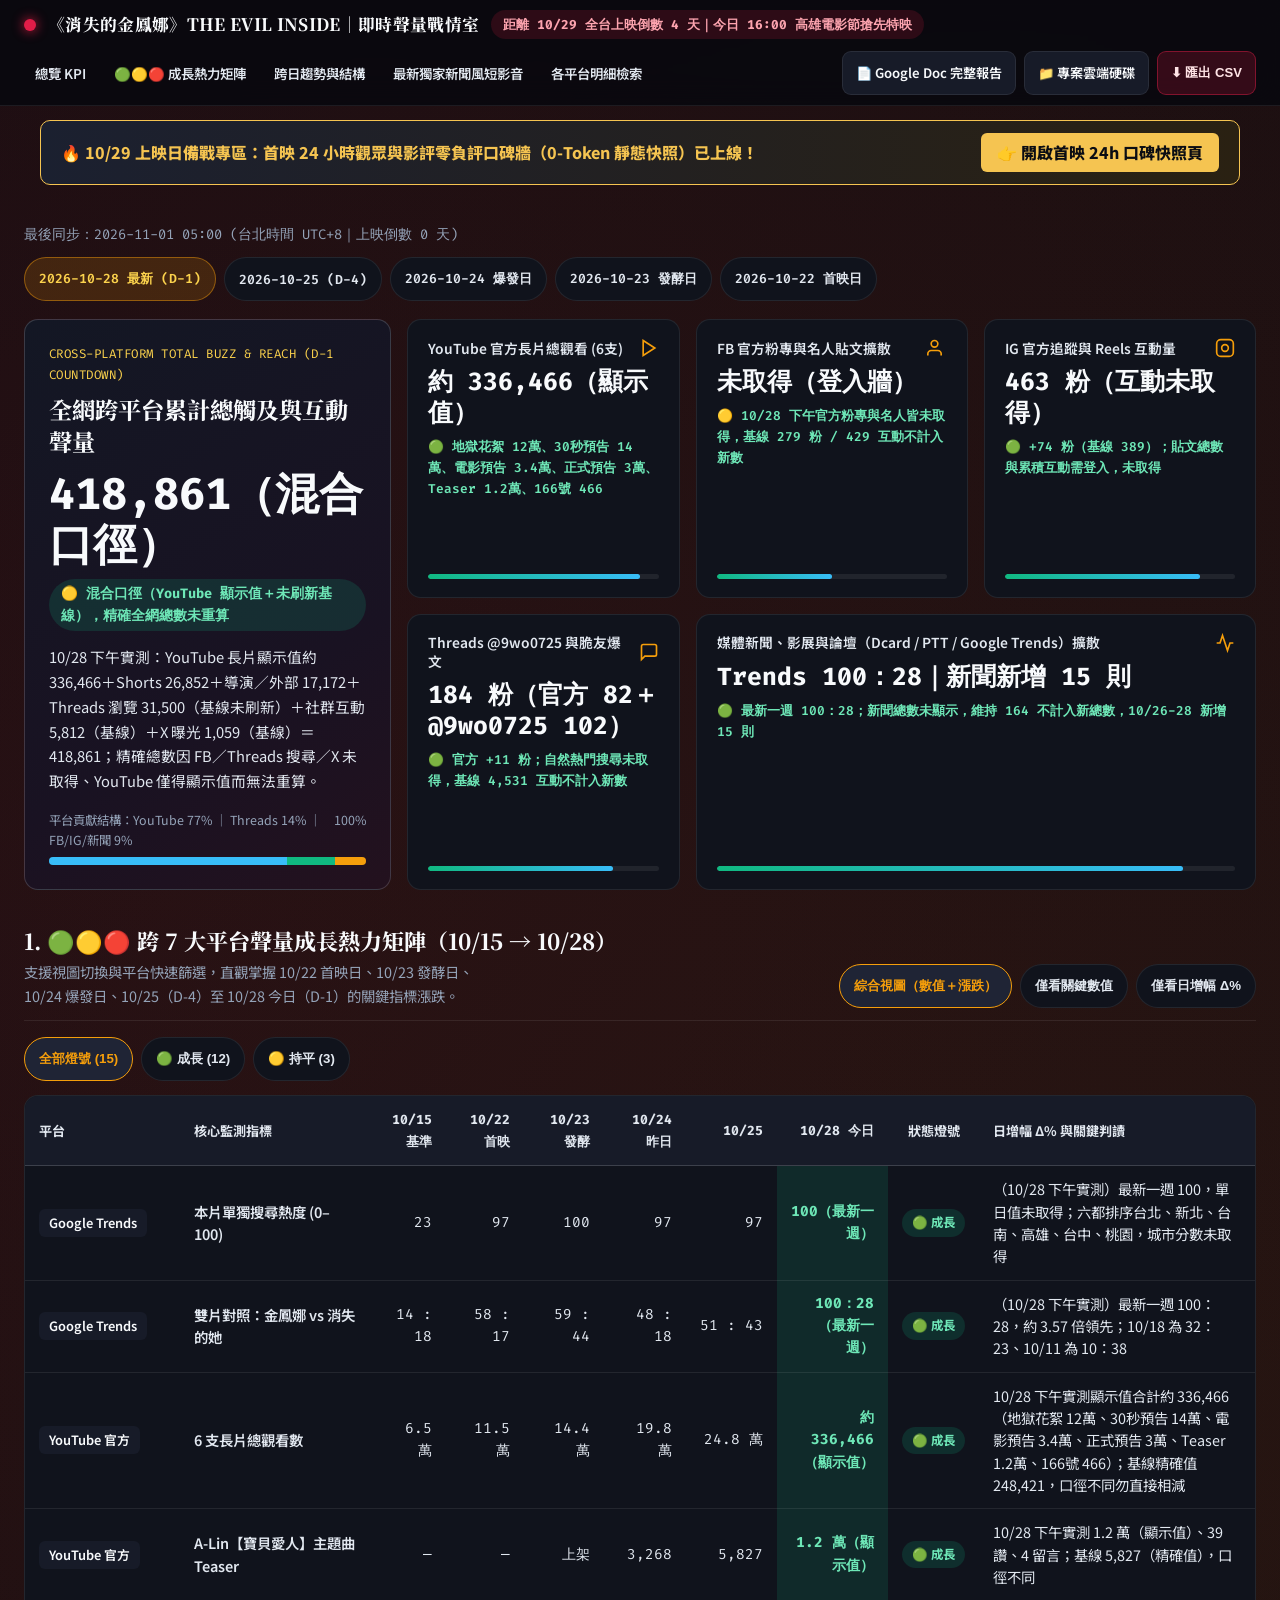
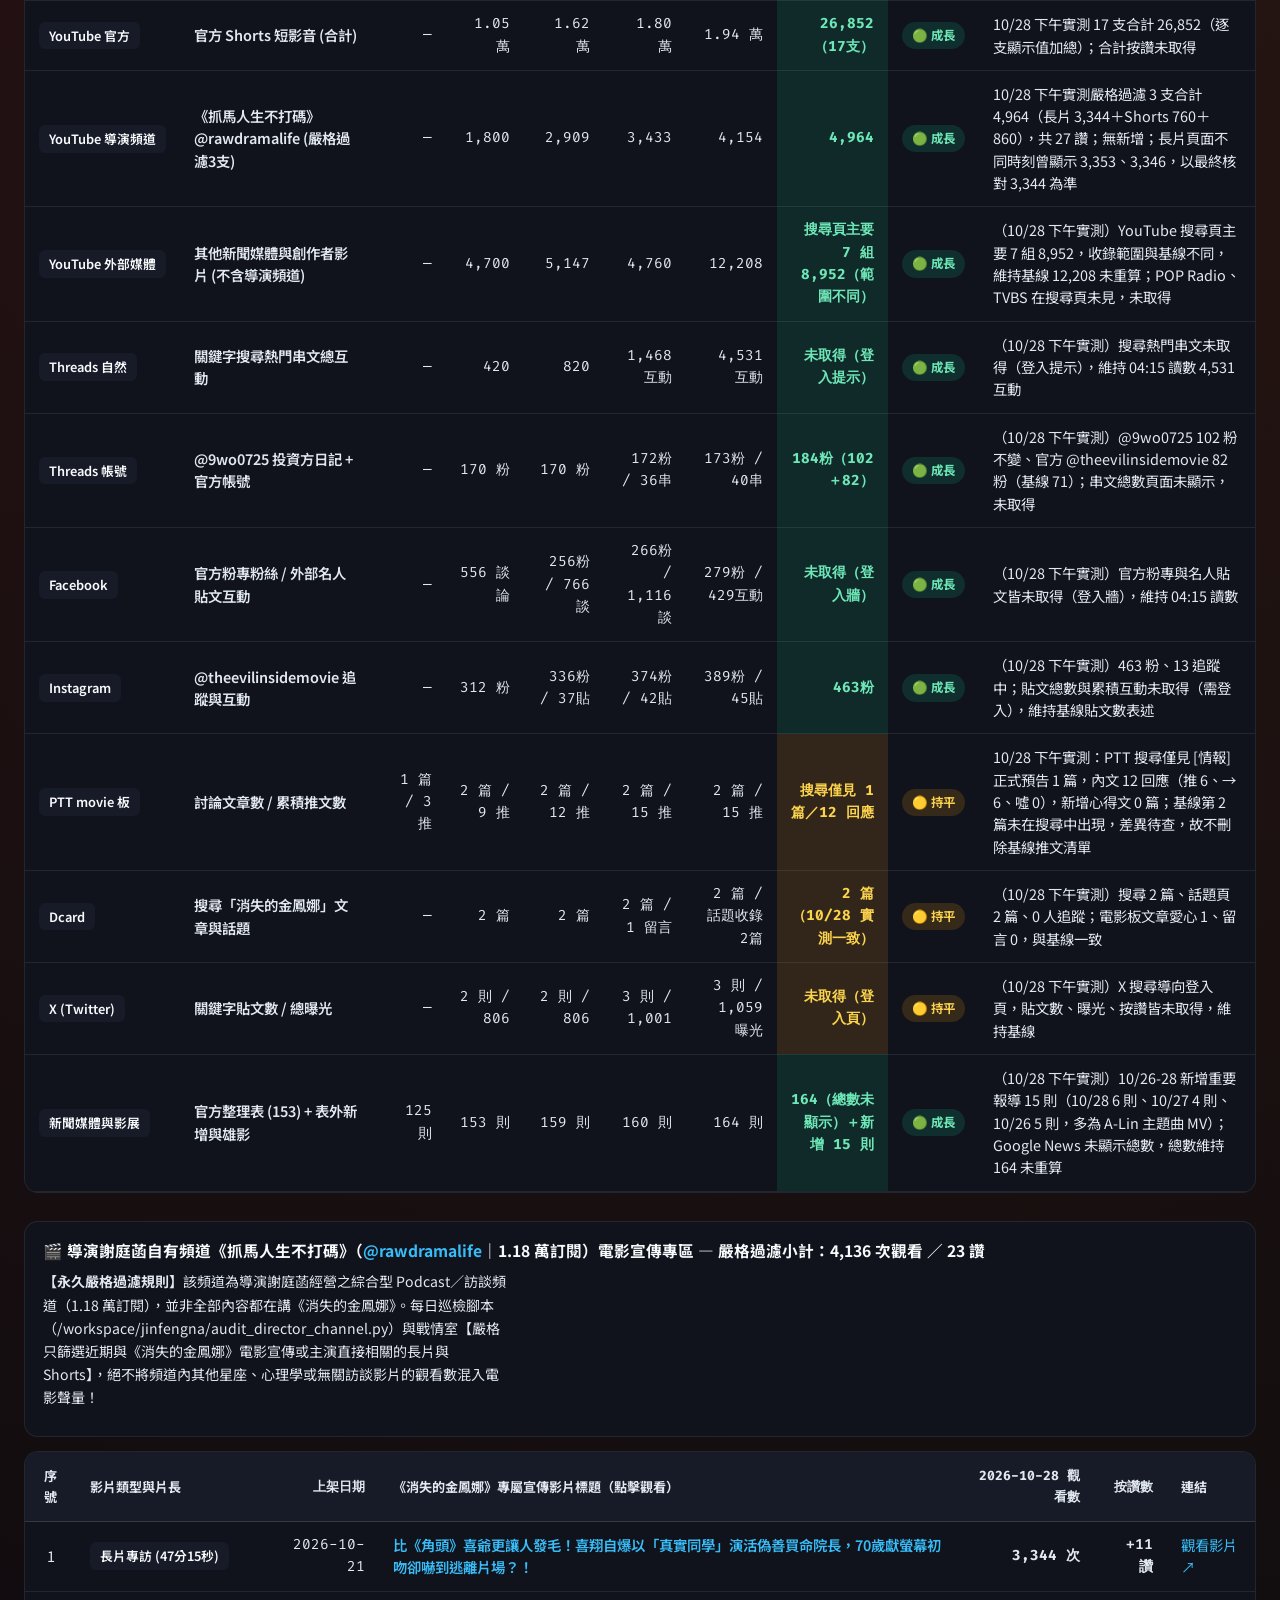
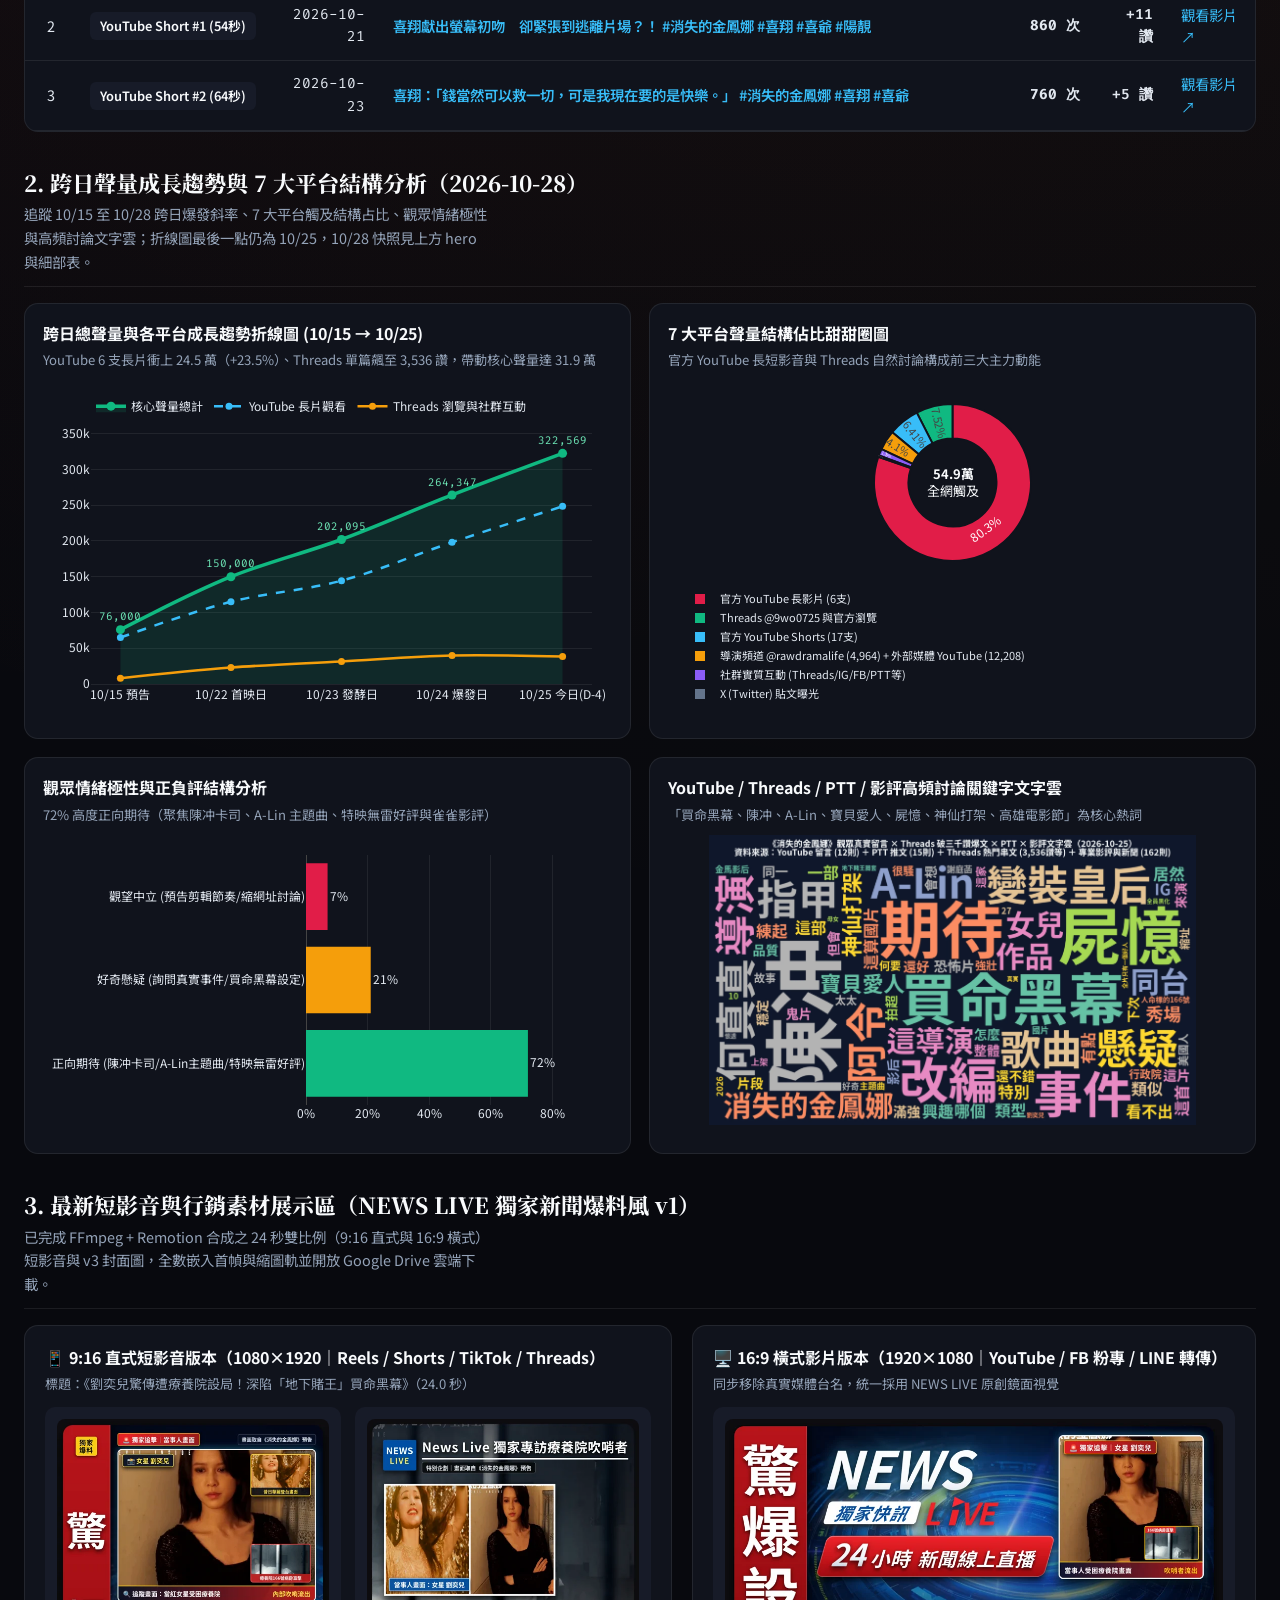
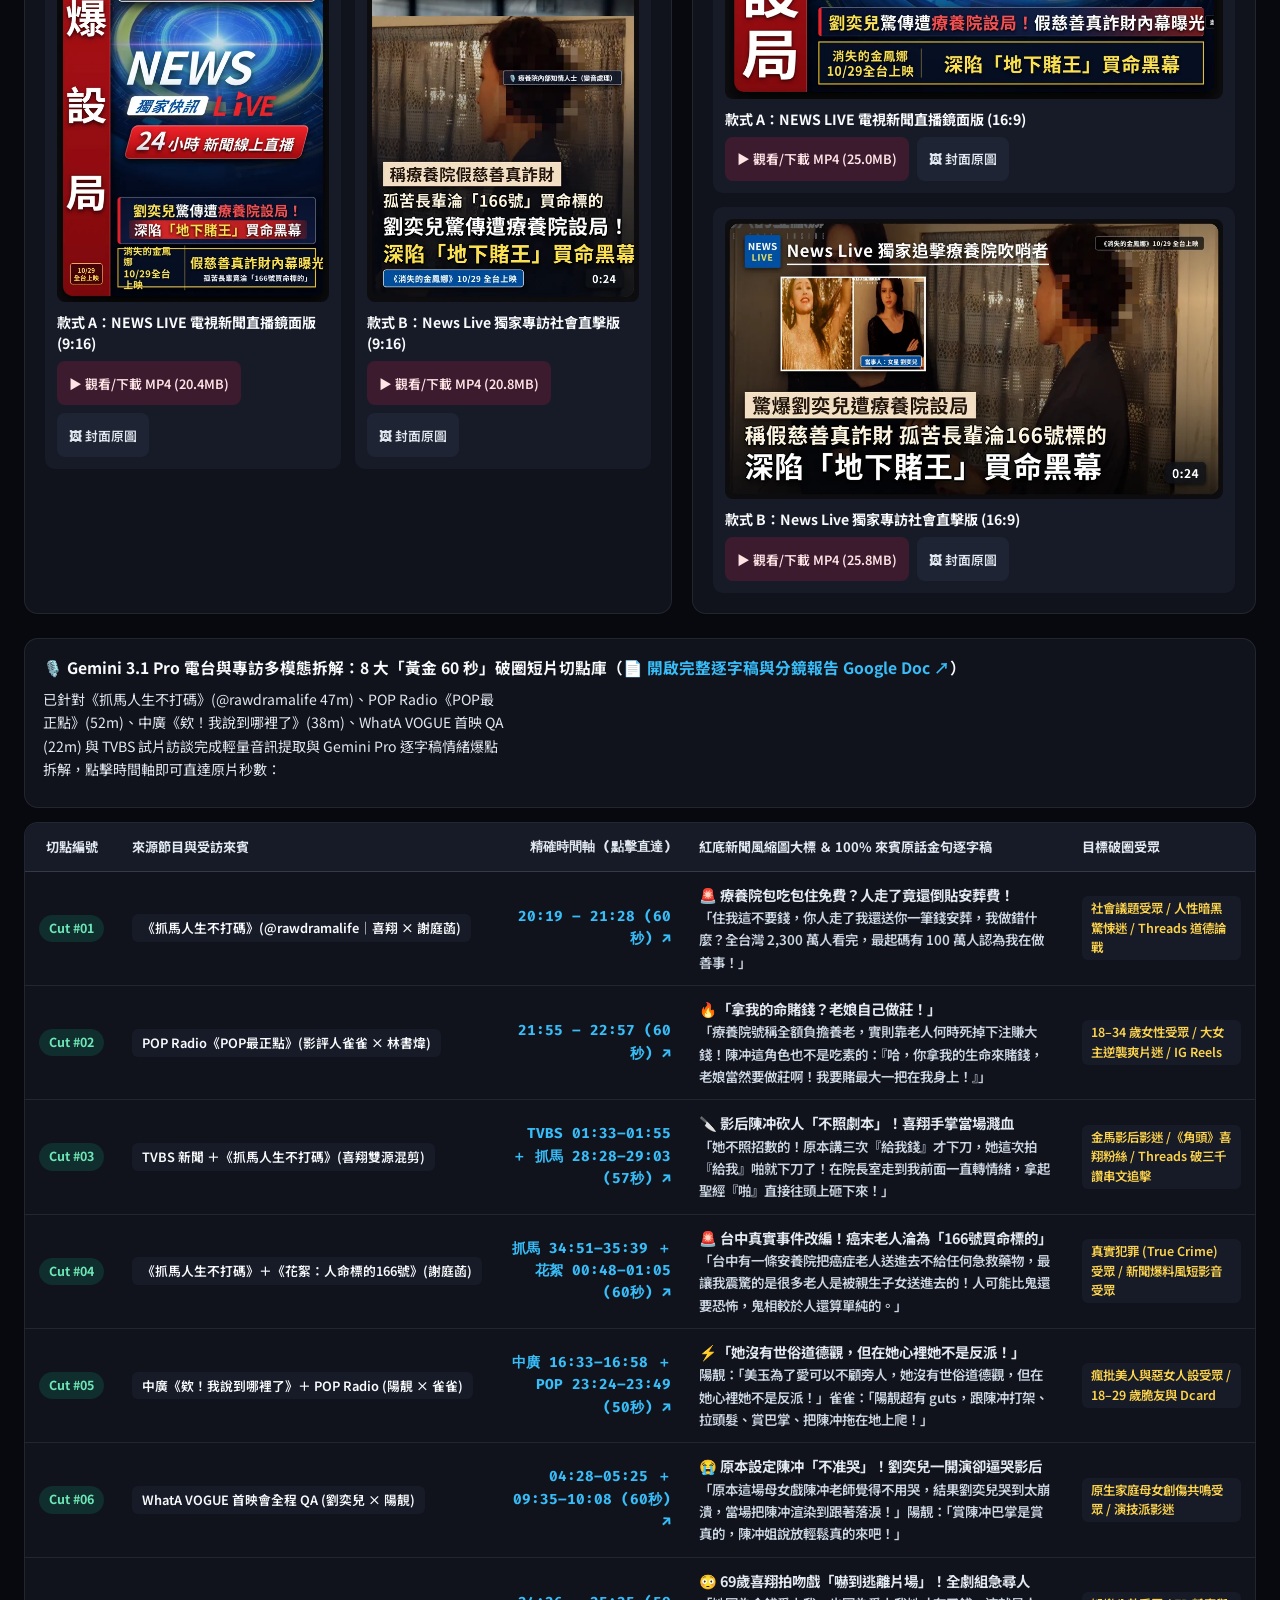
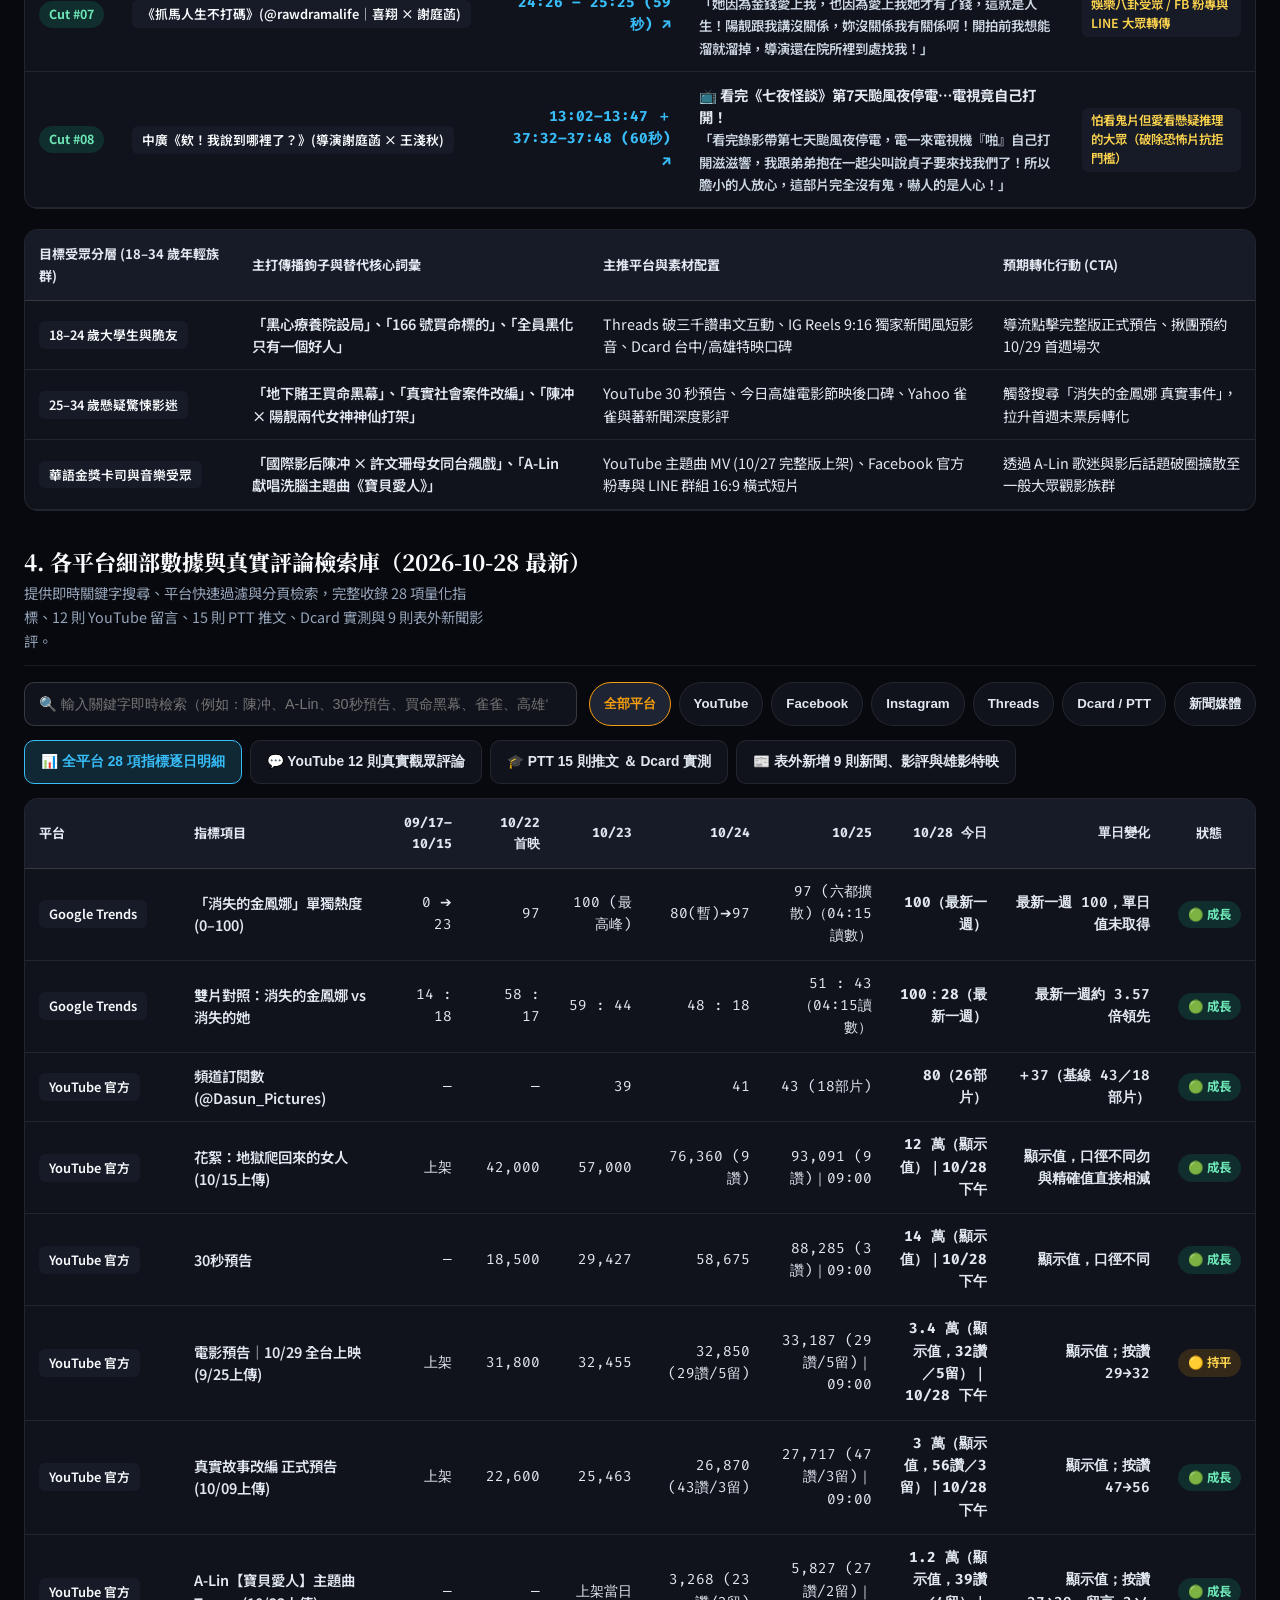
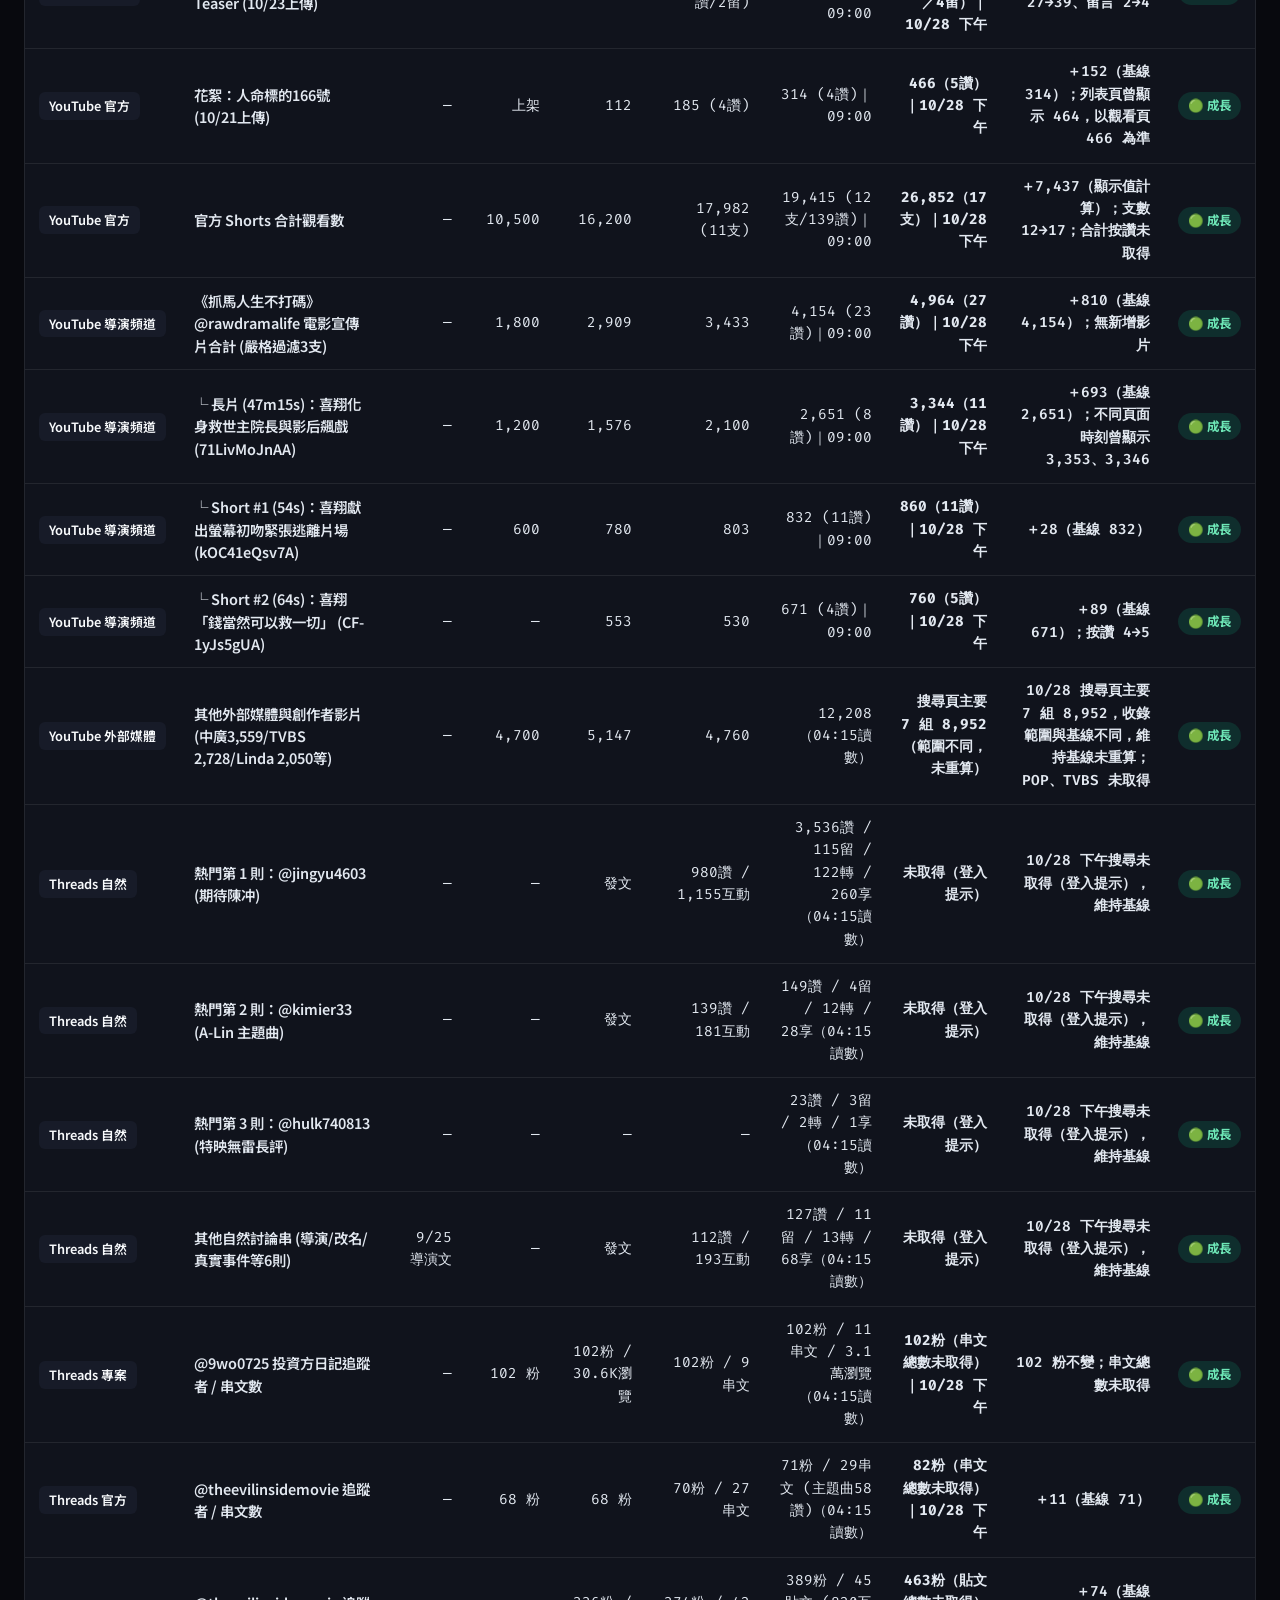
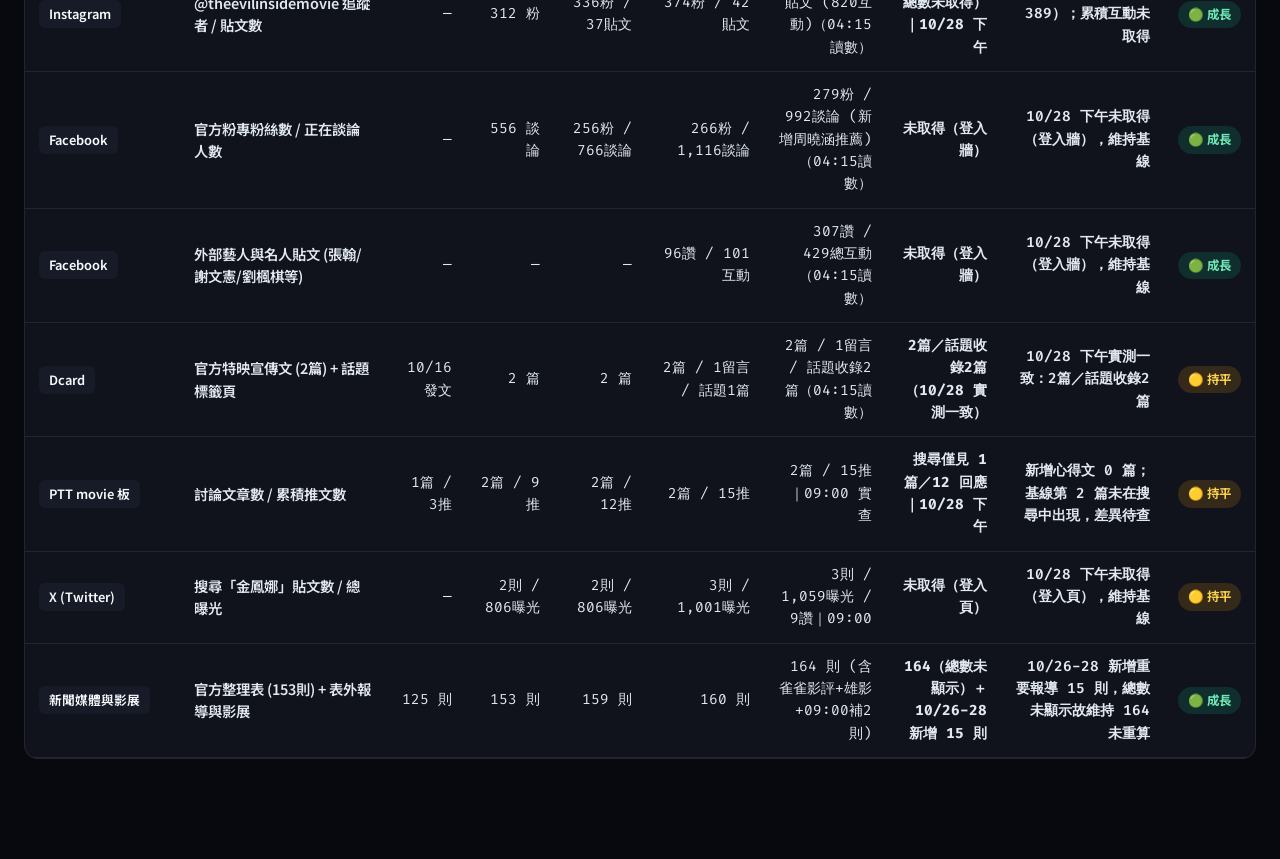
==== commit e142b8e3: "chore(war-room): auto-sync timestamp, countdown & static pages (2026-11-01 05:00 UTC+8)" ====
--- a/docs/index.html
+++ b/docs/index.html
@@ -41,7 +41,7 @@
 
   <!-- Date Snapshot Selector -->
   <div class="snapshot-bar" id="kpi-overview">
-    <div class="snapshot-label" id="hero-snap-badge">最後同步：2026-11-01 04:30 (台北時間 UTC+8｜上映倒數 0 天)</div>
+    <div class="snapshot-label" id="hero-snap-badge">最後同步：2026-11-01 05:00 (台北時間 UTC+8｜上映倒數 0 天)</div>
     <div class="snapshot-pills" role="group" aria-label="歷史日期快照切換">
       <button type="button" class="snap-btn active" onclick="switchSnapshot('2026-10-28', this)">2026-10-28 最新 (D-1)</button>
       <button type="button" class="snap-btn" onclick="switchSnapshot('2026-10-25', this)">2026-10-25 (D-4)</button>
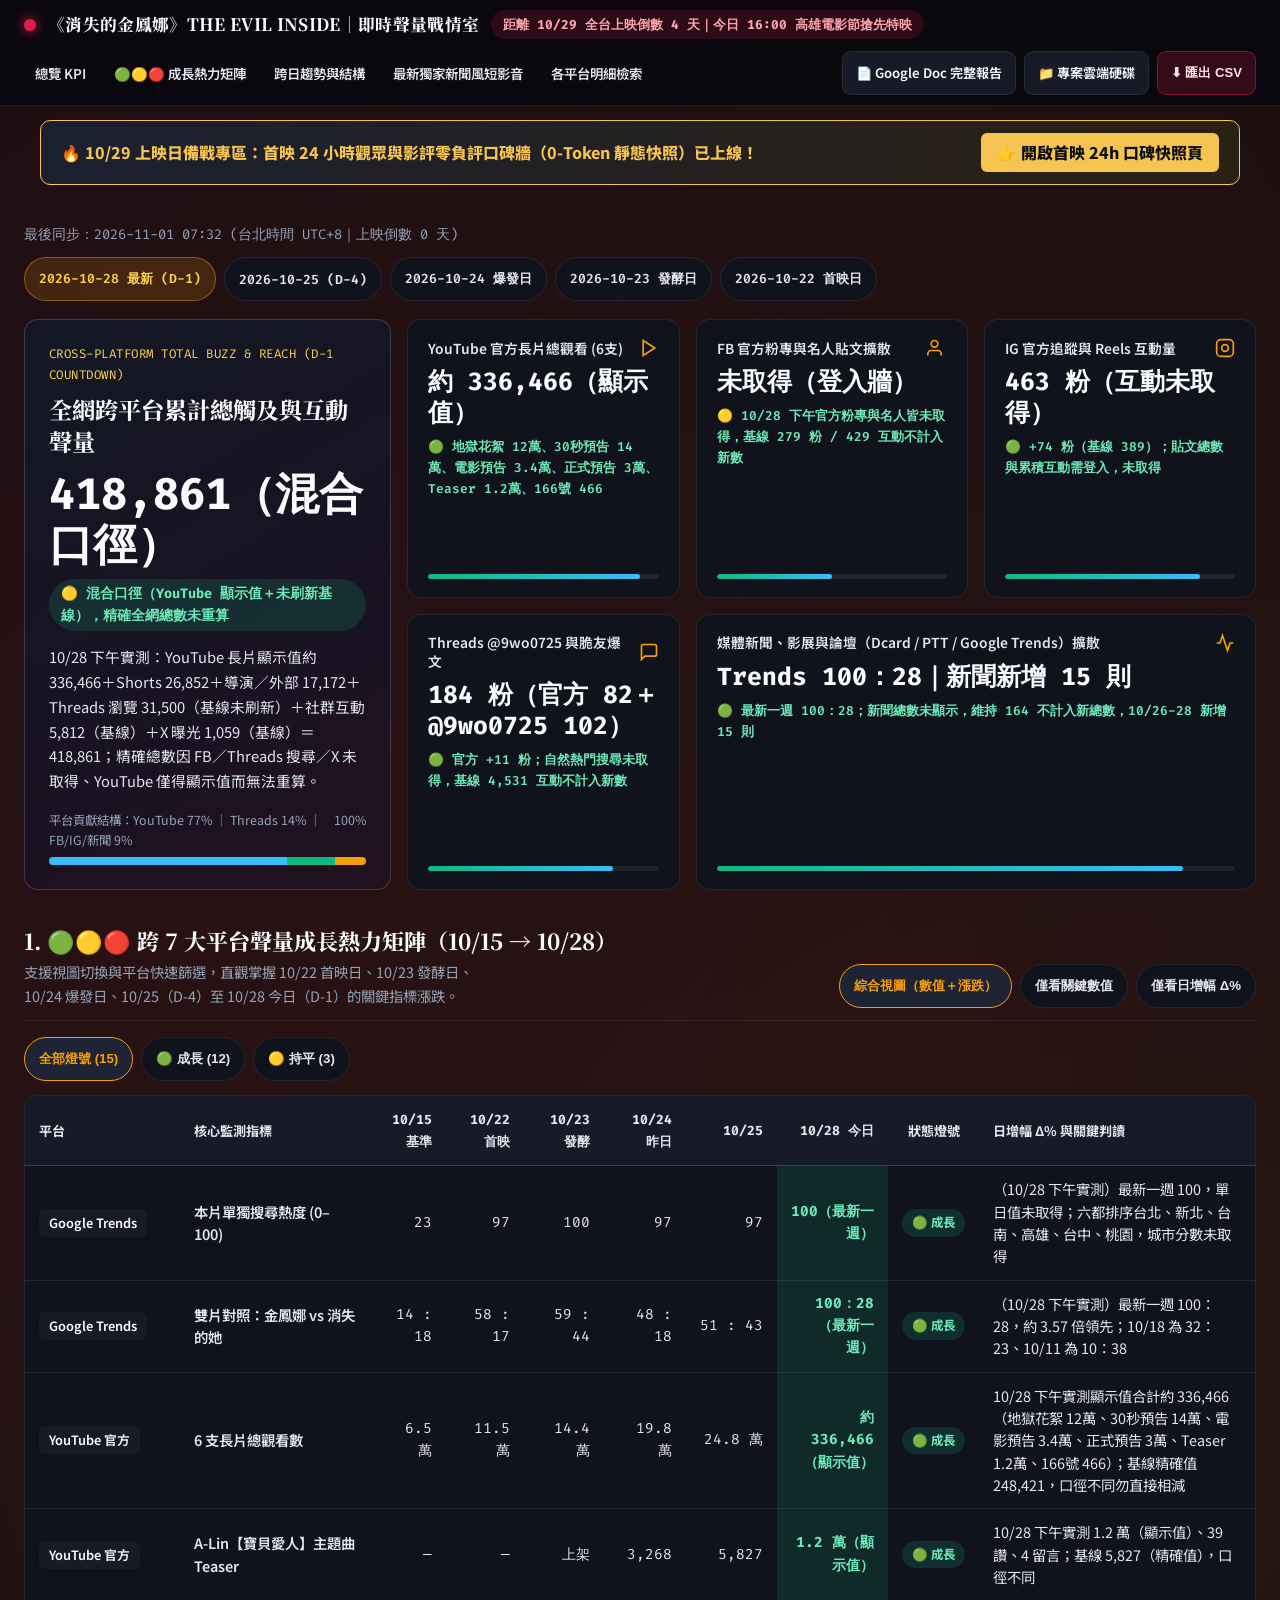
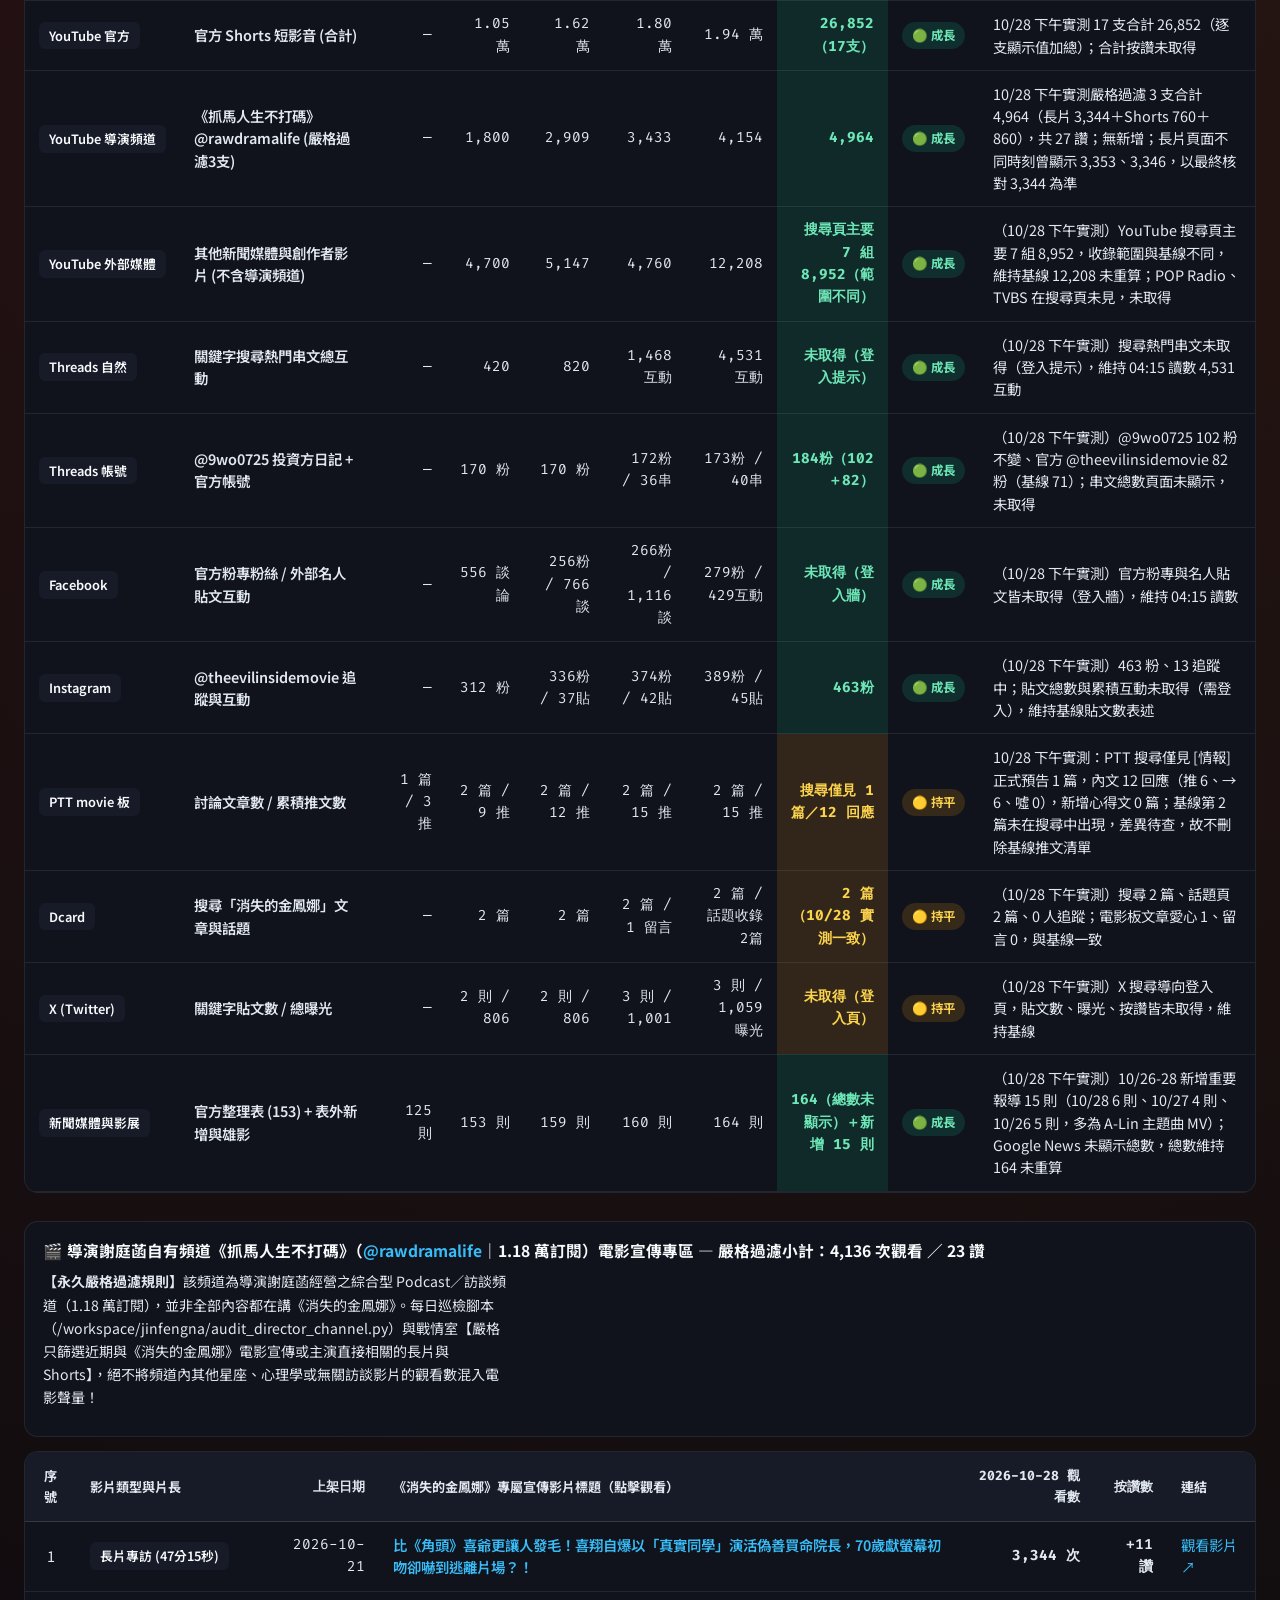
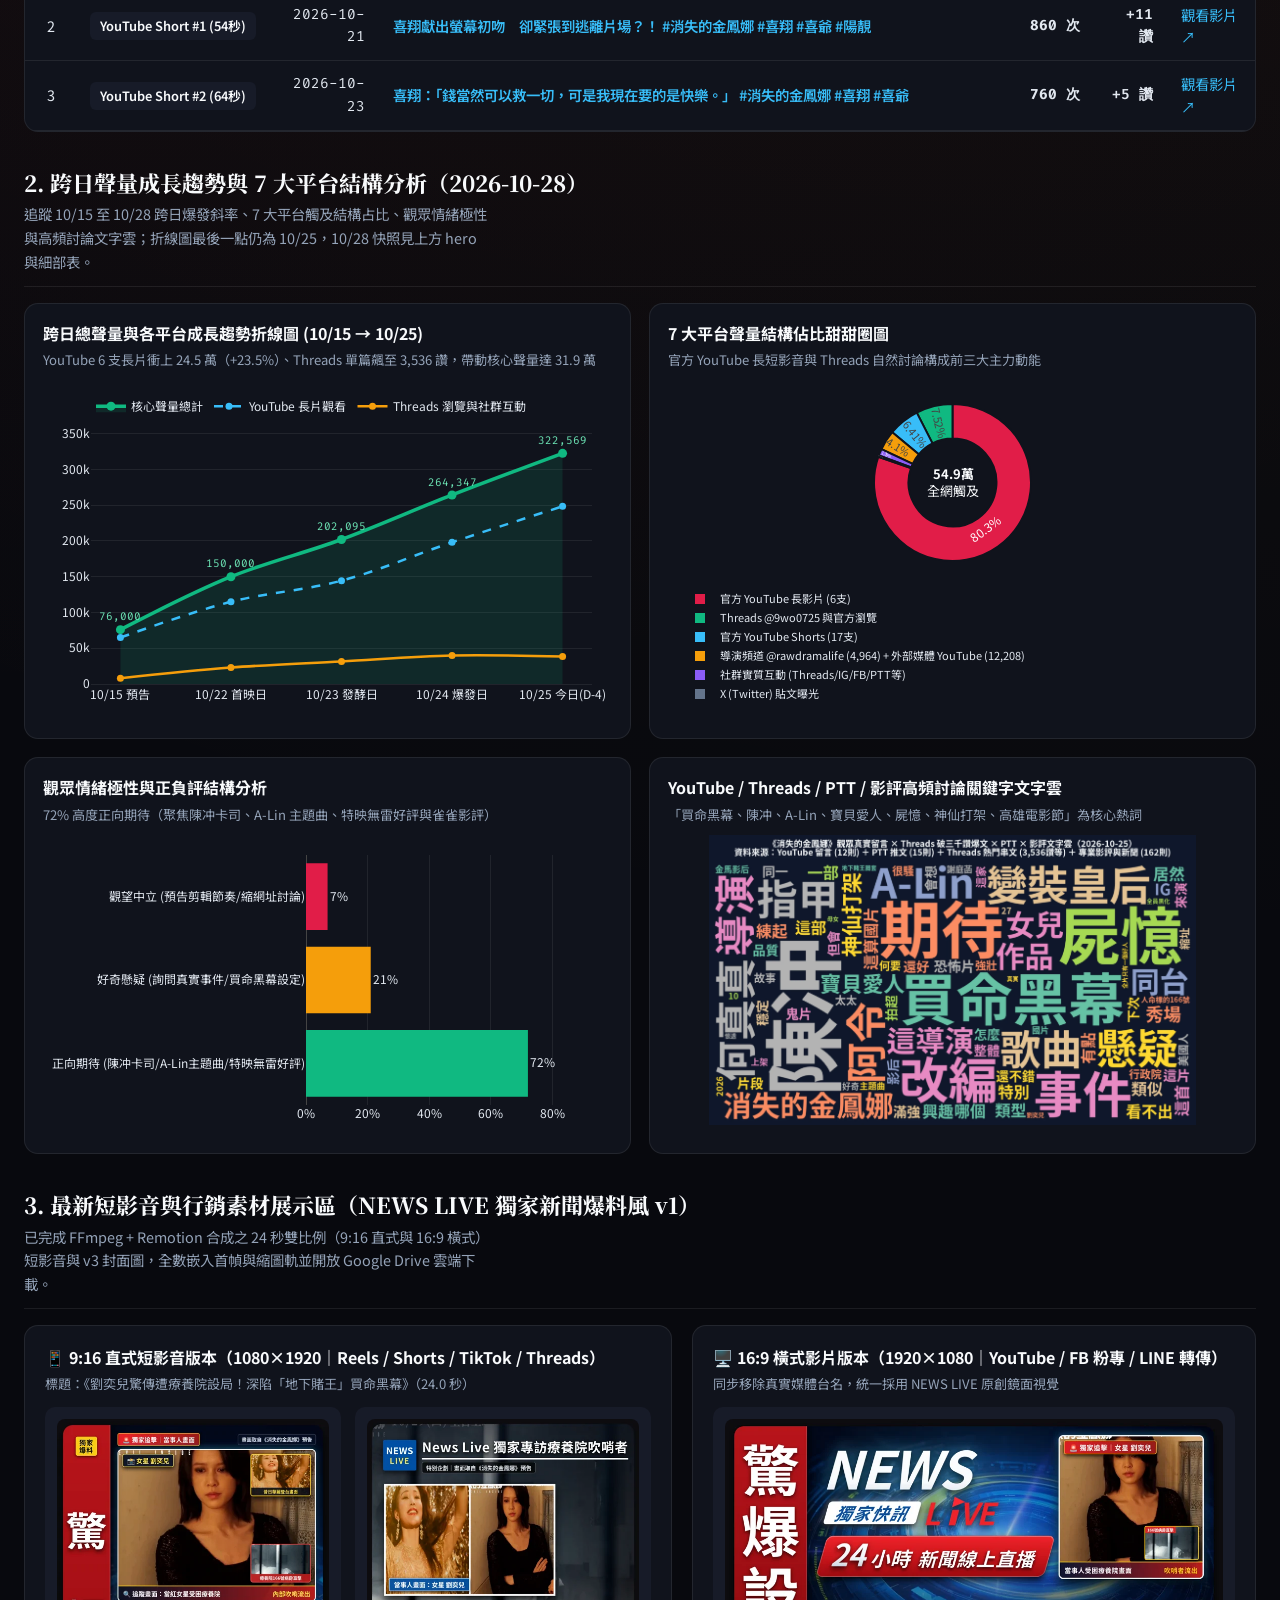
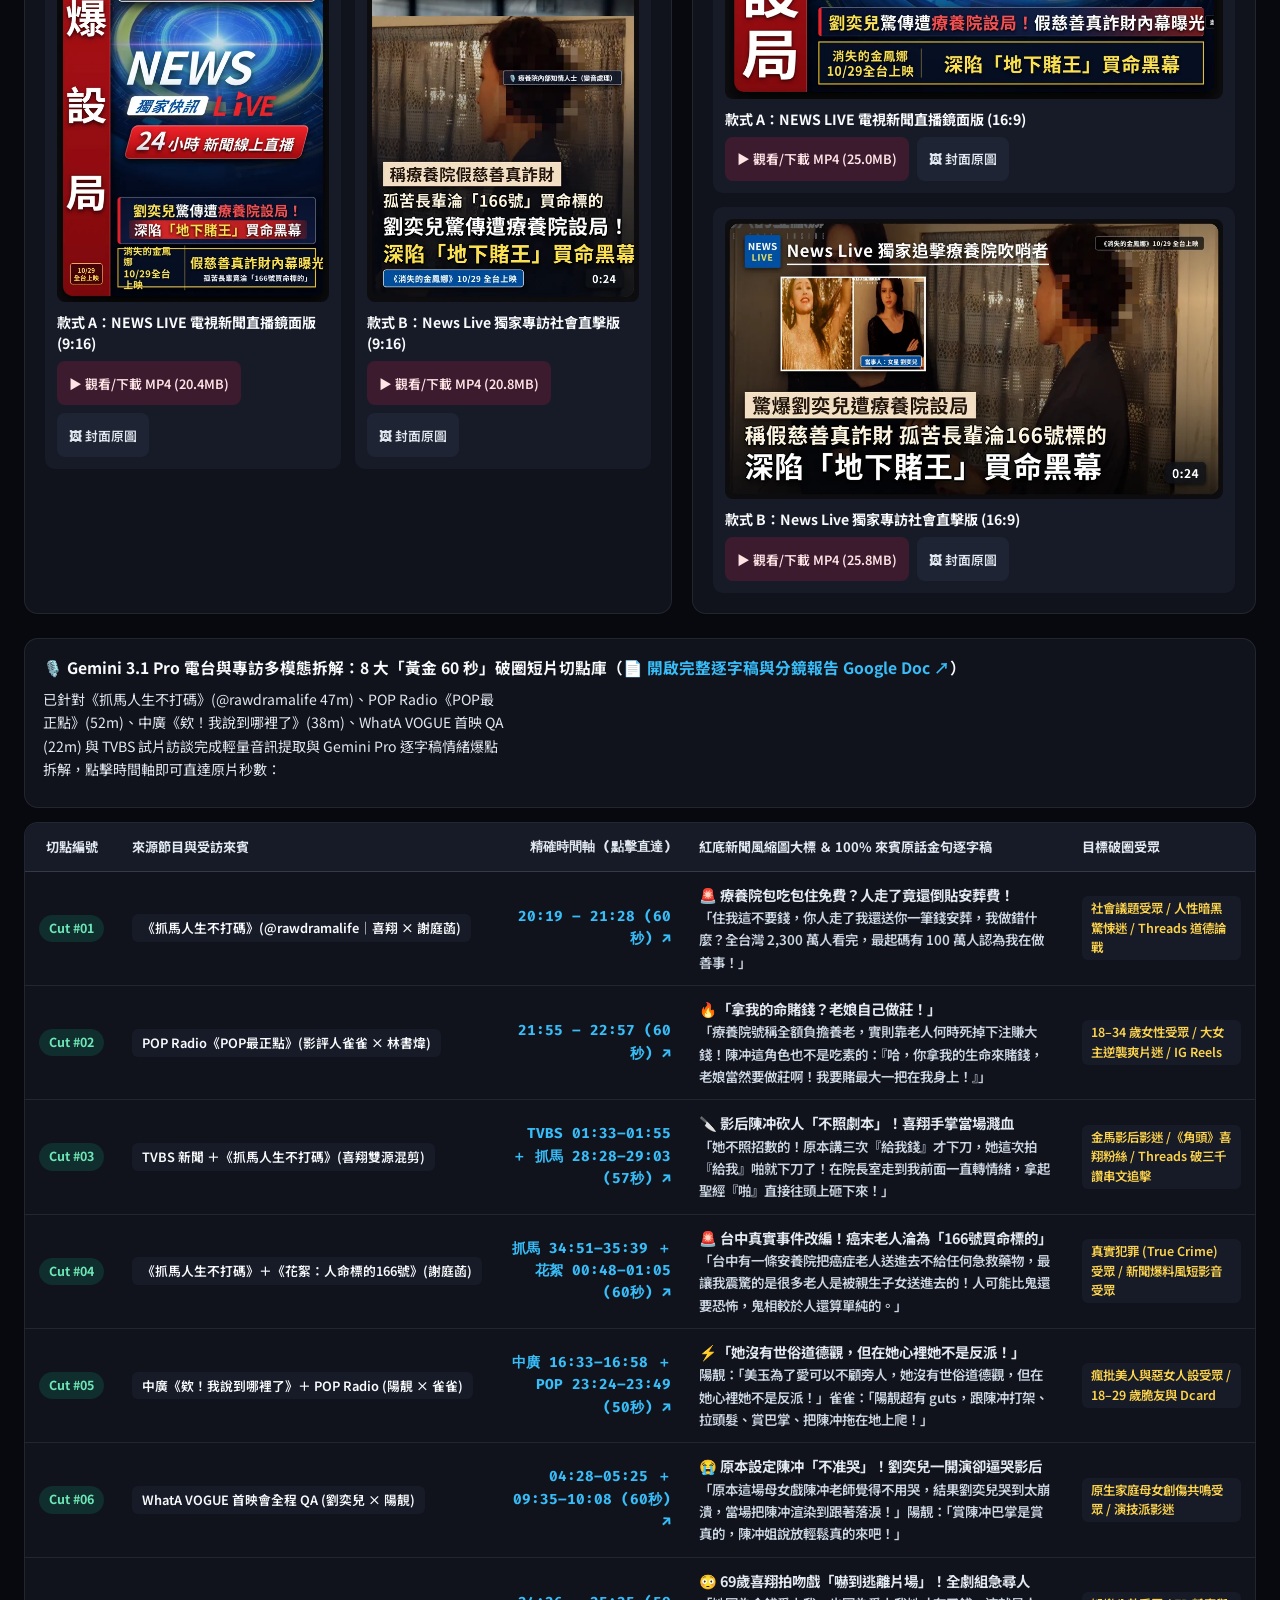
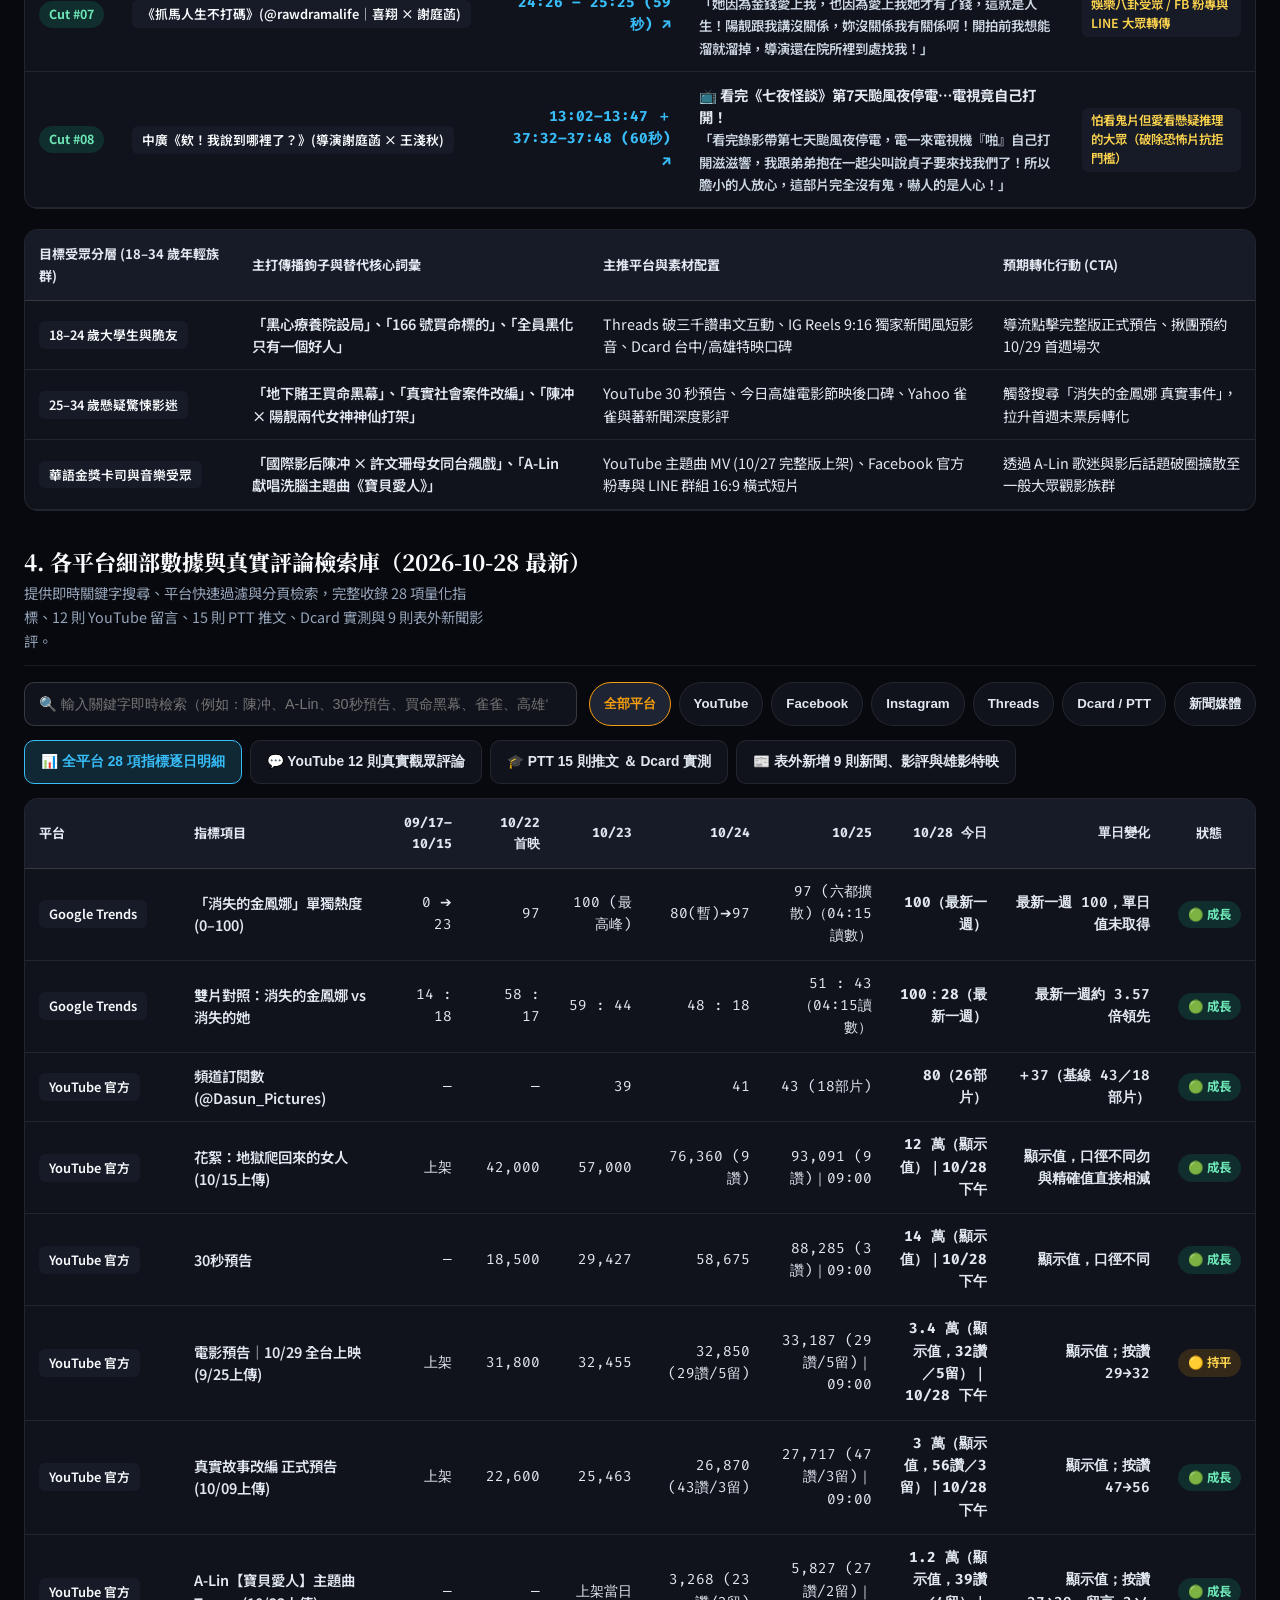
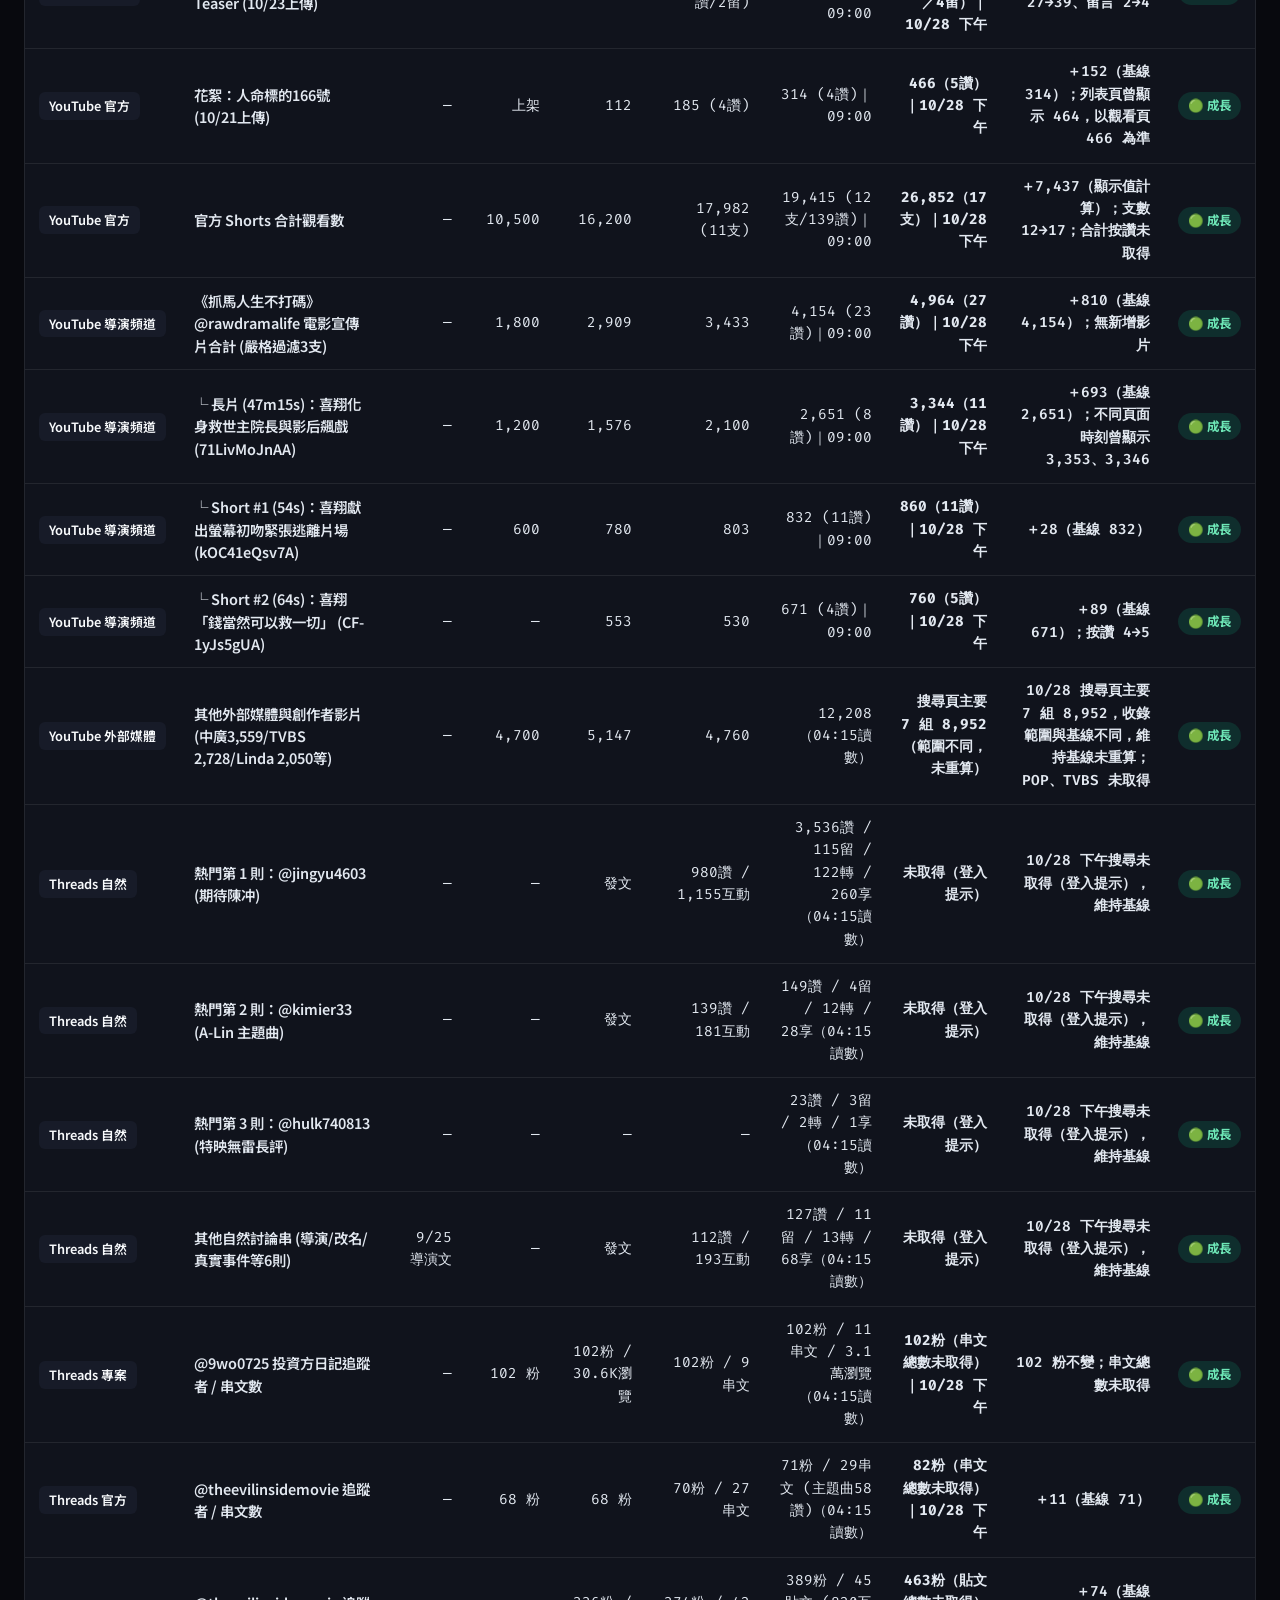
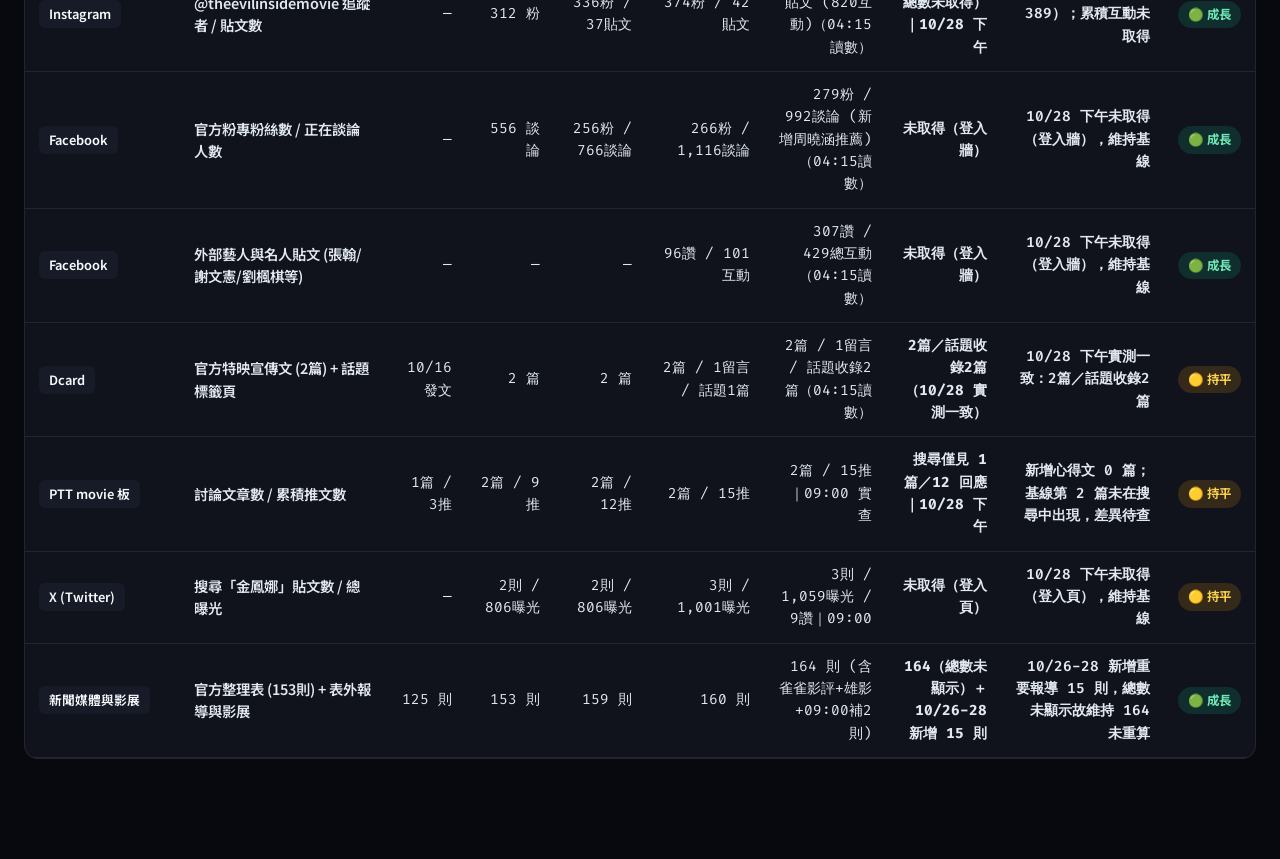
==== commit d2dc0fef: "chore(war-room): auto-sync timestamp, countdown & static pages (2026-11-01 07:32 UTC+8)" ====
--- a/docs/index.html
+++ b/docs/index.html
@@ -41,7 +41,7 @@
 
   <!-- Date Snapshot Selector -->
   <div class="snapshot-bar" id="kpi-overview">
-    <div class="snapshot-label" id="hero-snap-badge">最後同步：2026-11-01 05:00 (台北時間 UTC+8｜上映倒數 0 天)</div>
+    <div class="snapshot-label" id="hero-snap-badge">最後同步：2026-11-01 07:32 (台北時間 UTC+8｜上映倒數 0 天)</div>
     <div class="snapshot-pills" role="group" aria-label="歷史日期快照切換">
       <button type="button" class="snap-btn active" onclick="switchSnapshot('2026-10-28', this)">2026-10-28 最新 (D-1)</button>
       <button type="button" class="snap-btn" onclick="switchSnapshot('2026-10-25', this)">2026-10-25 (D-4)</button>
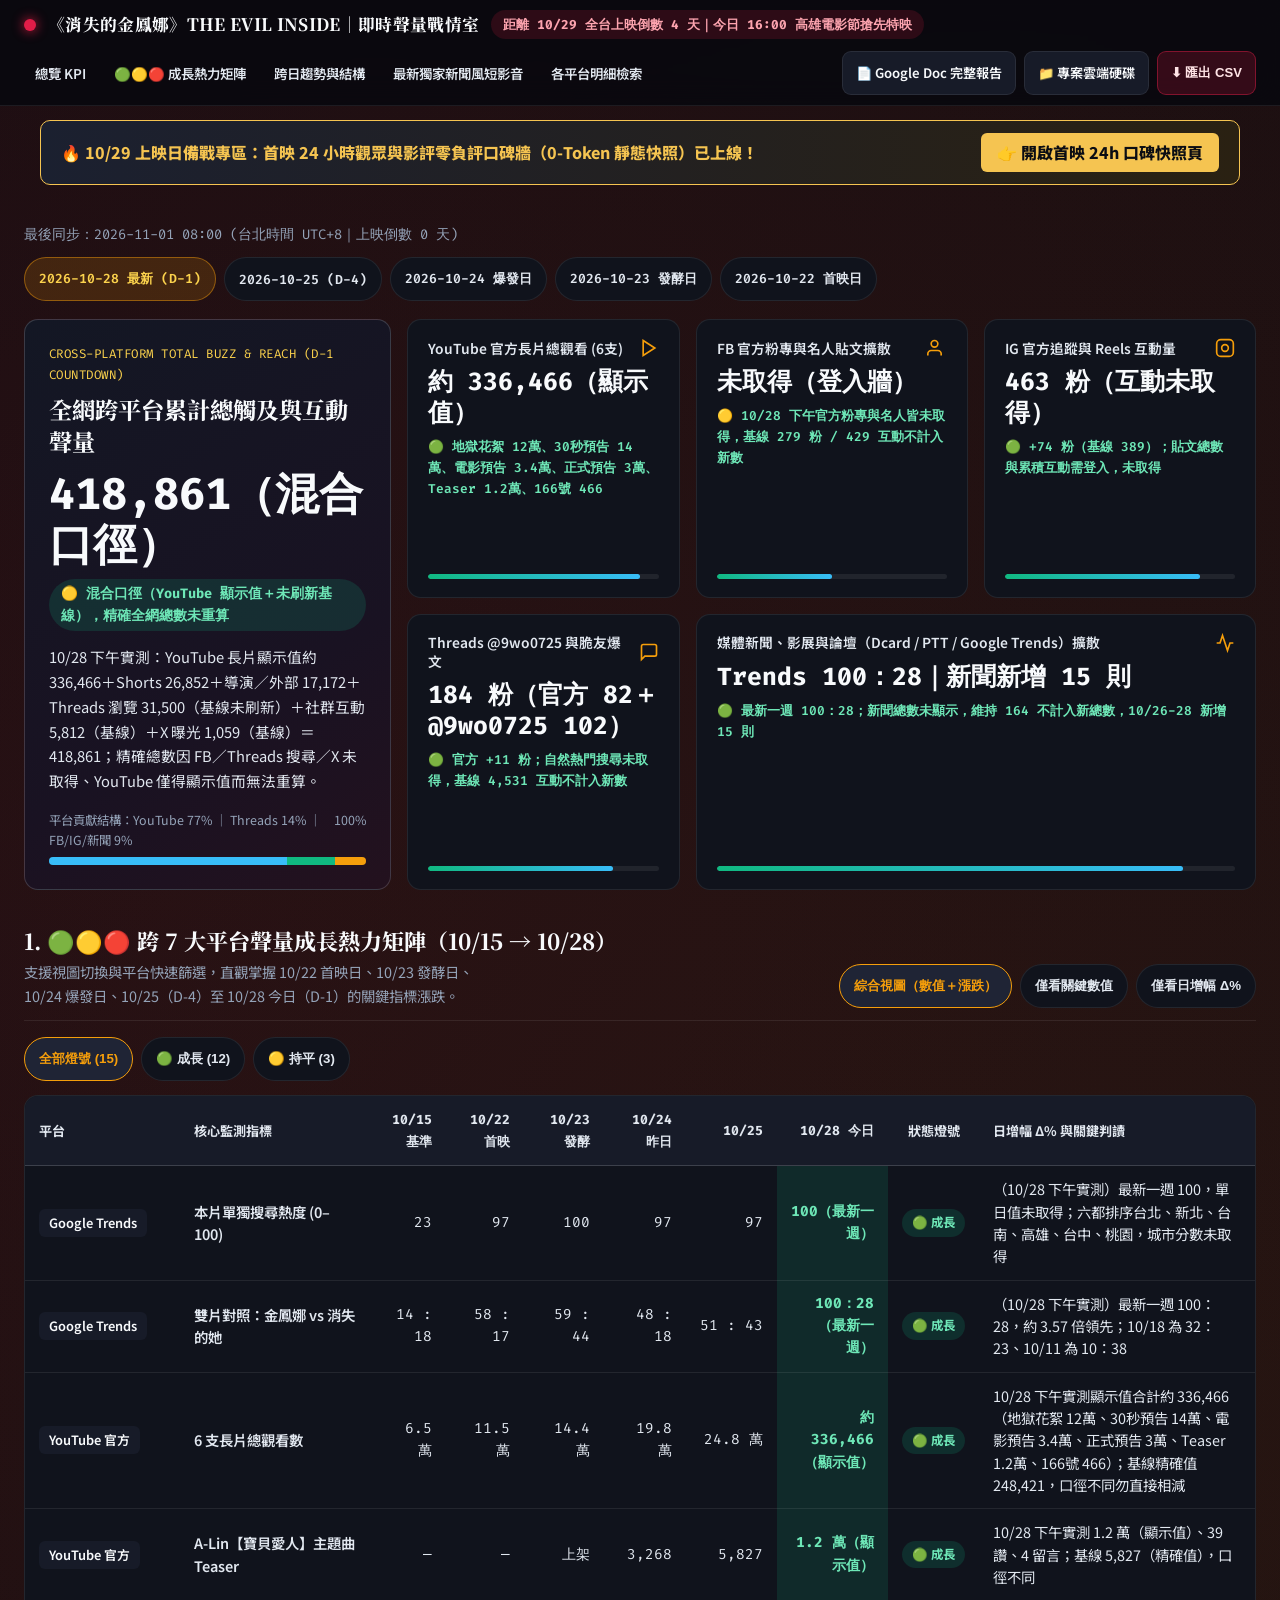
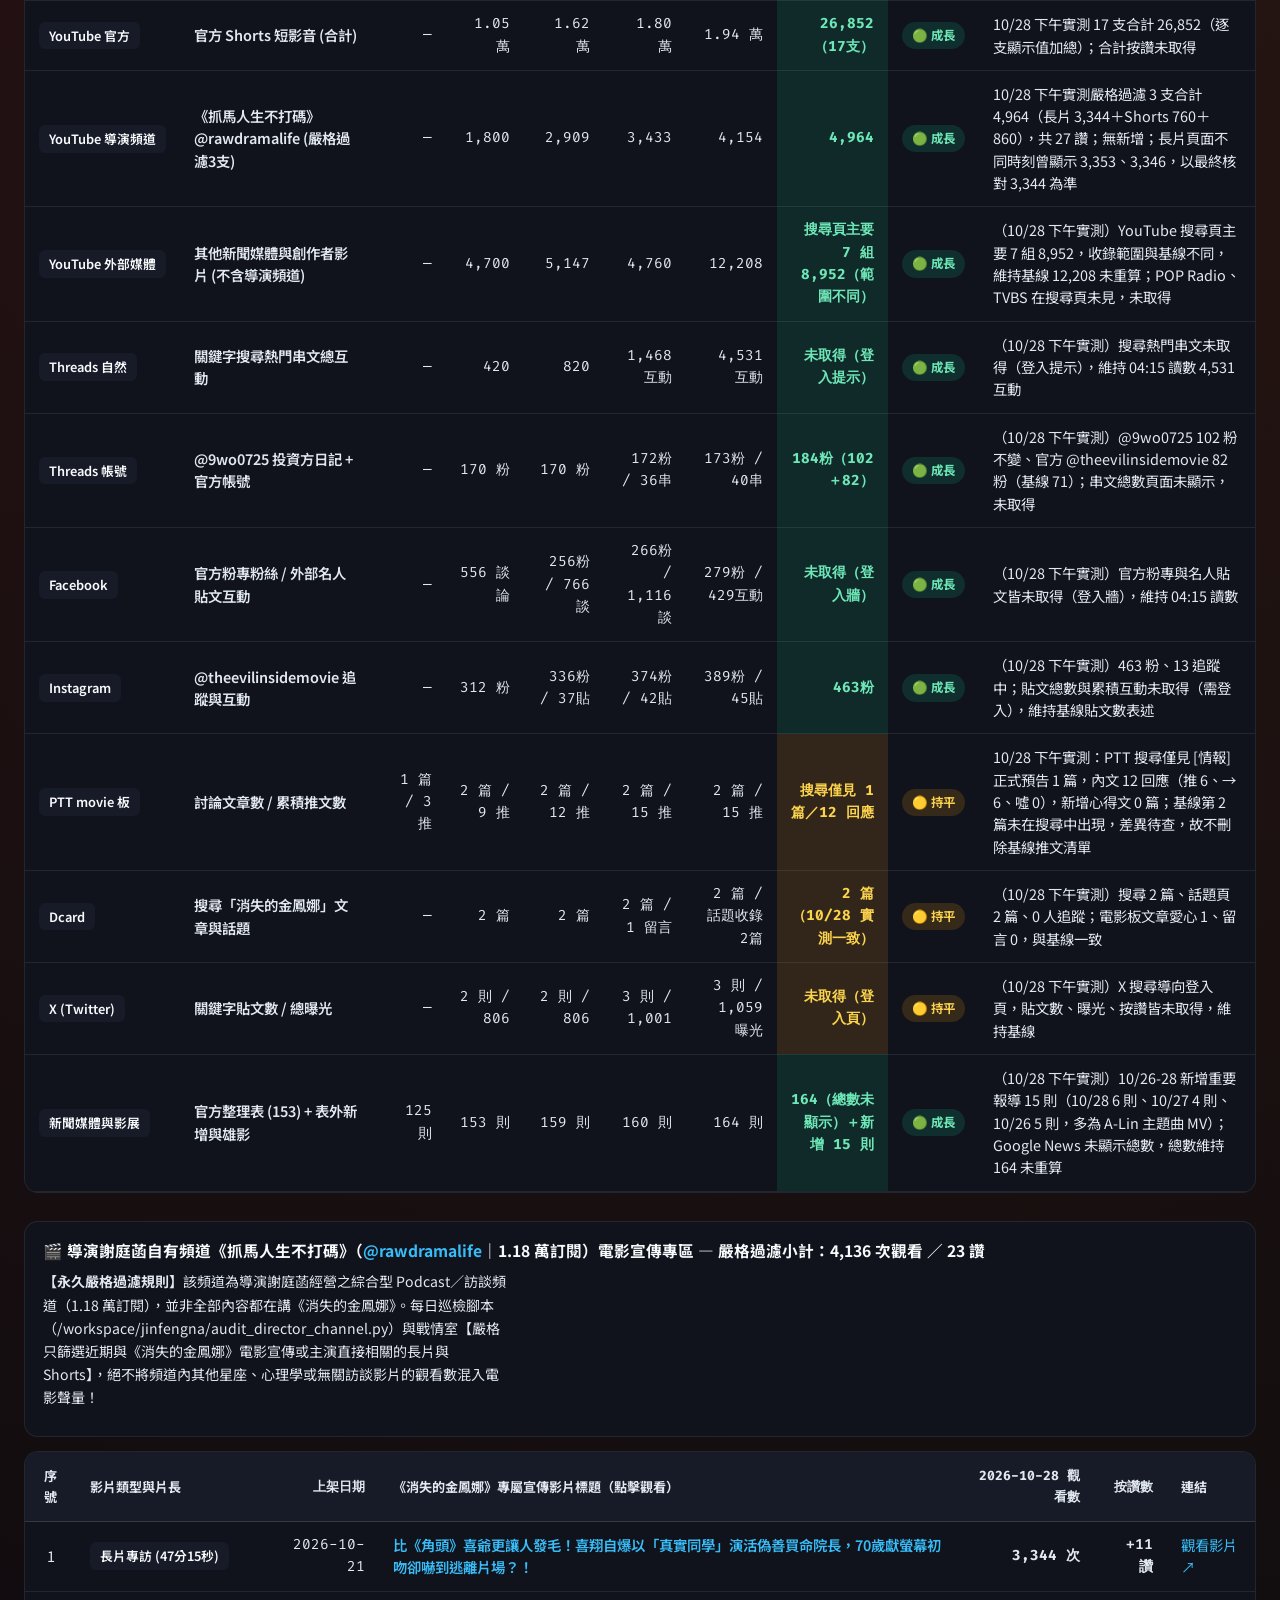
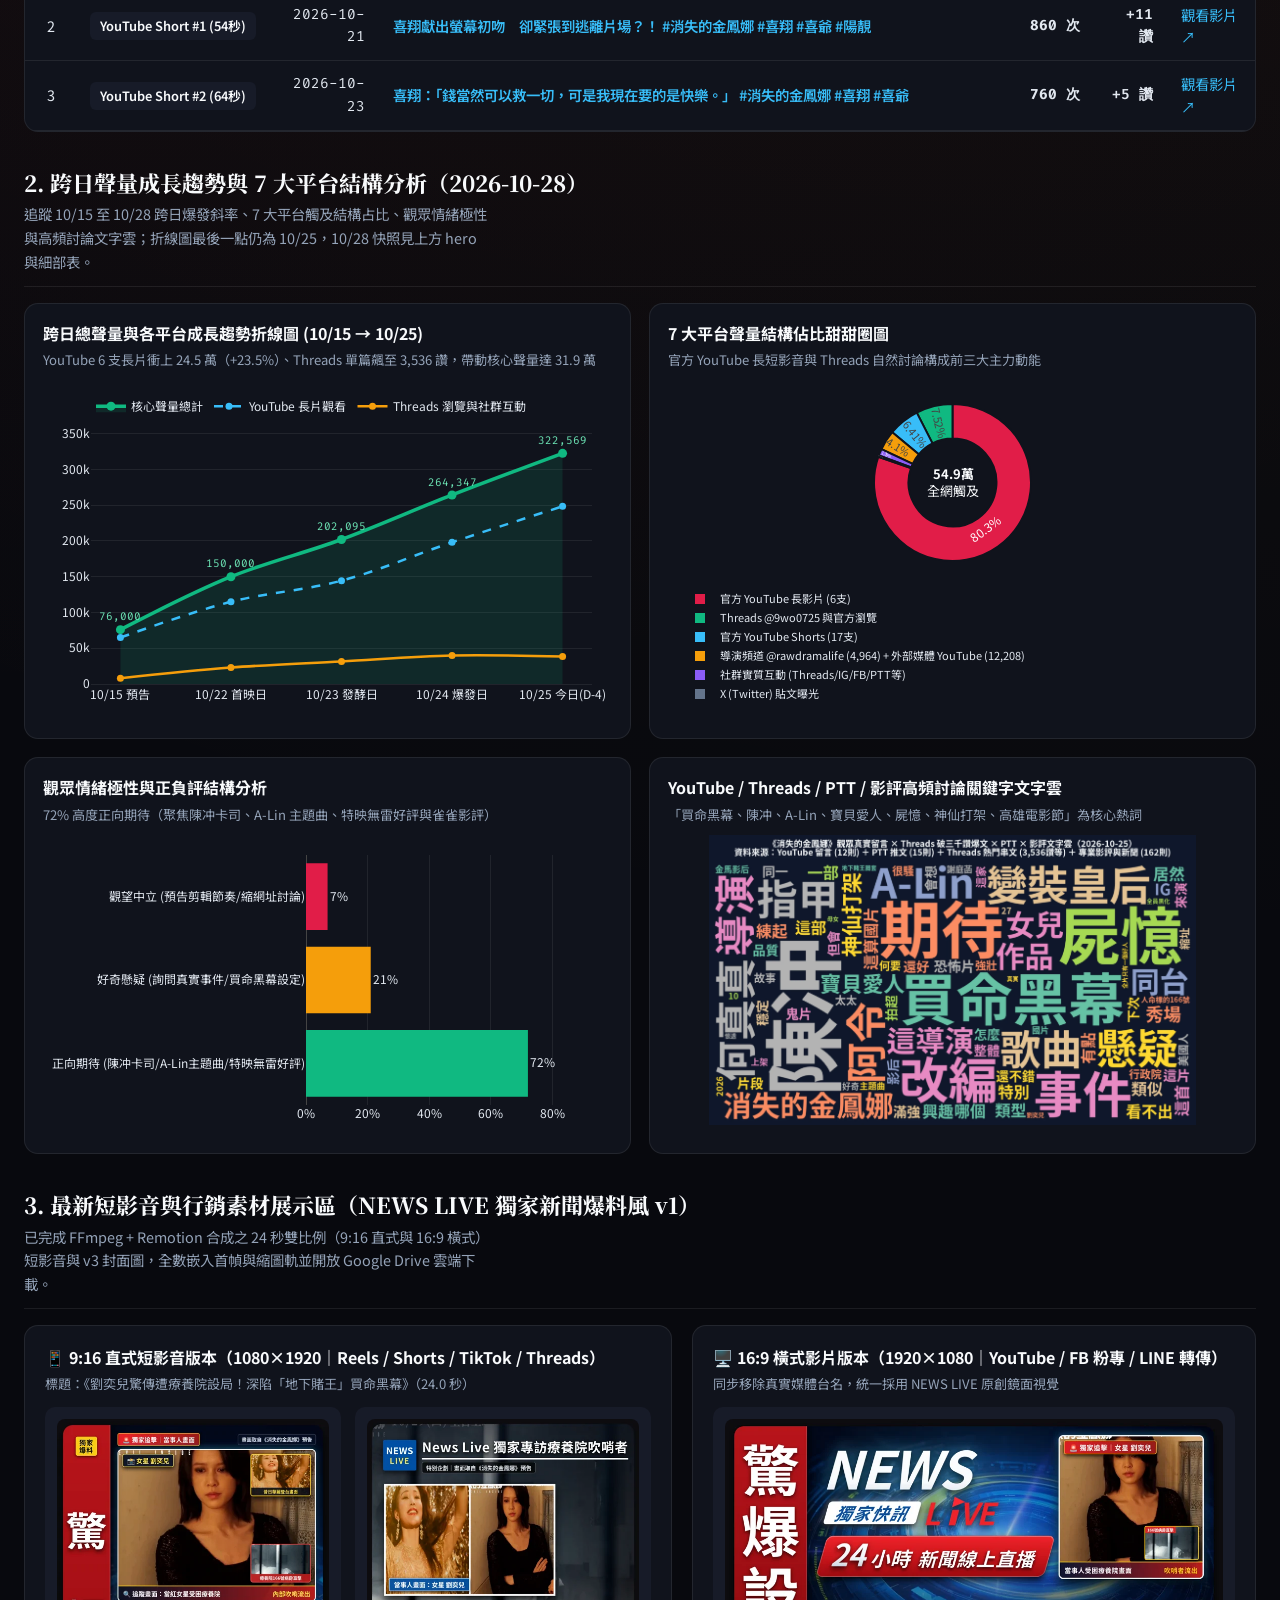
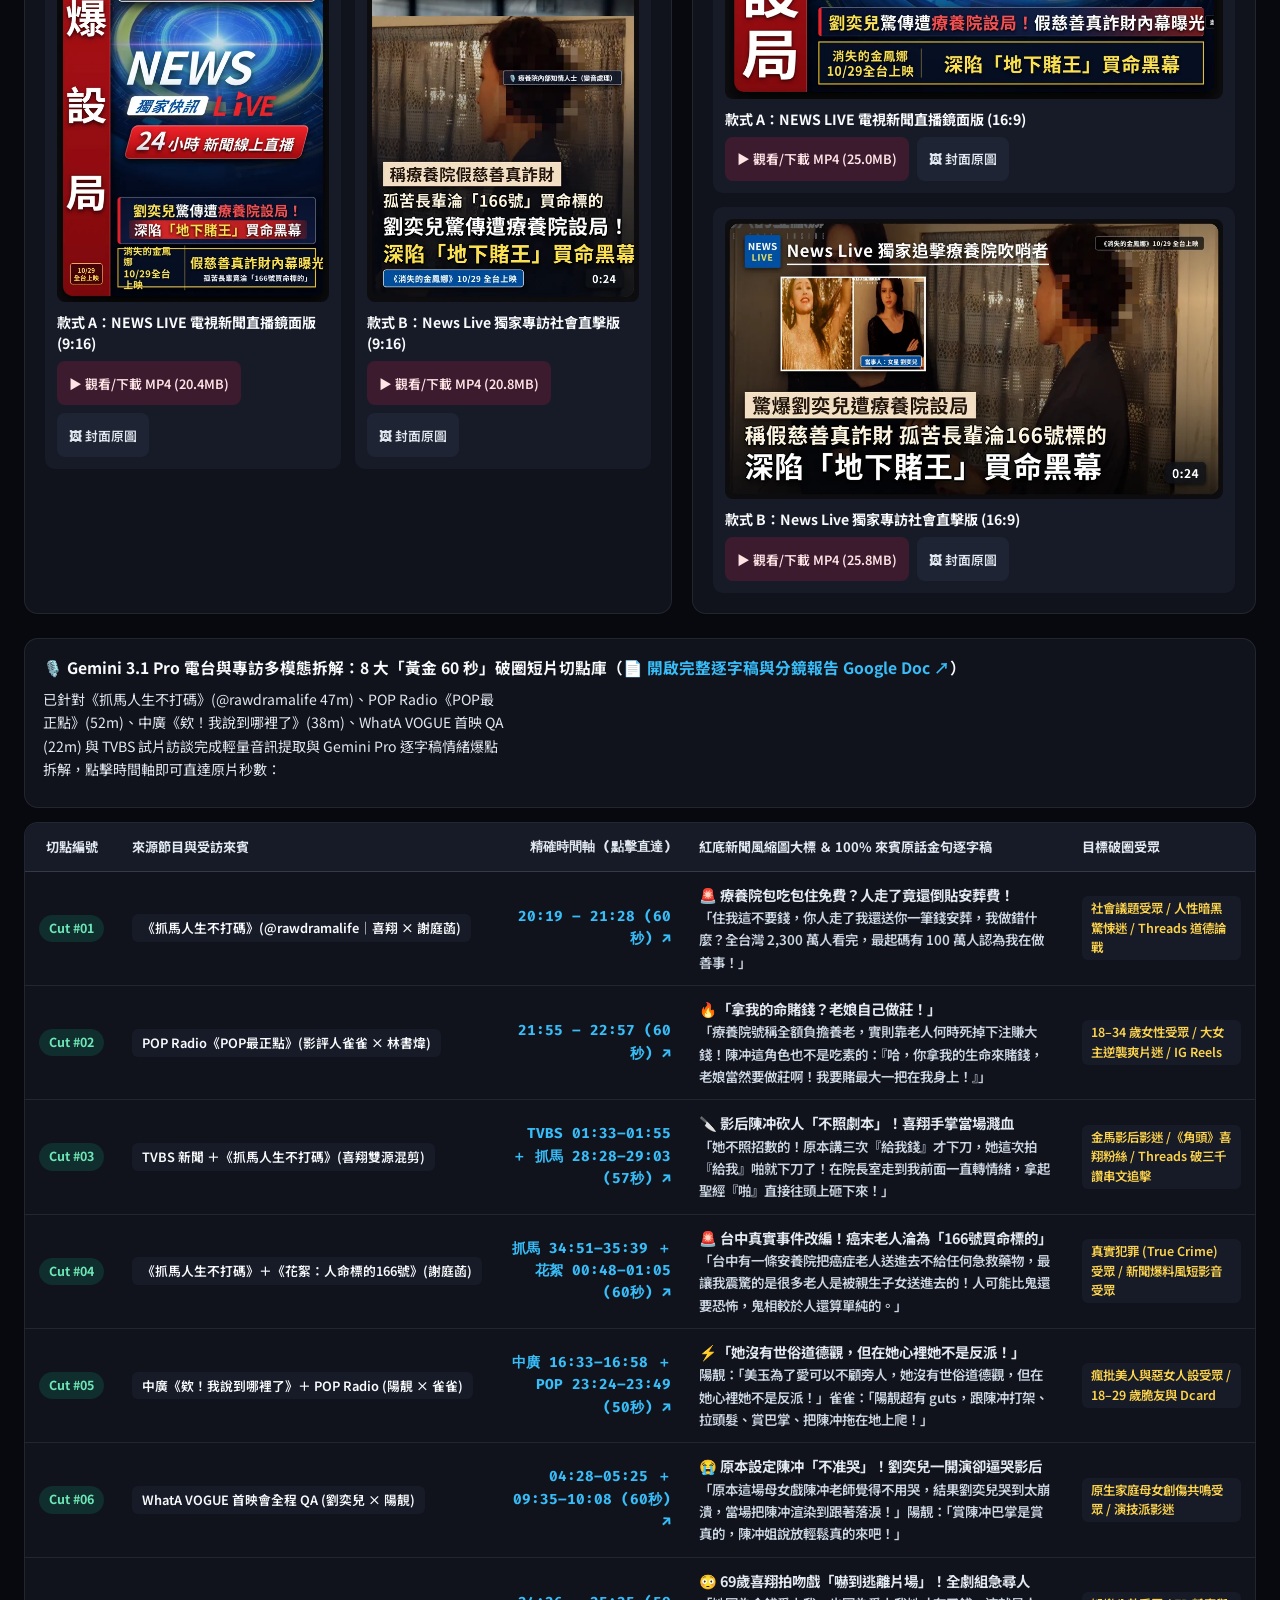
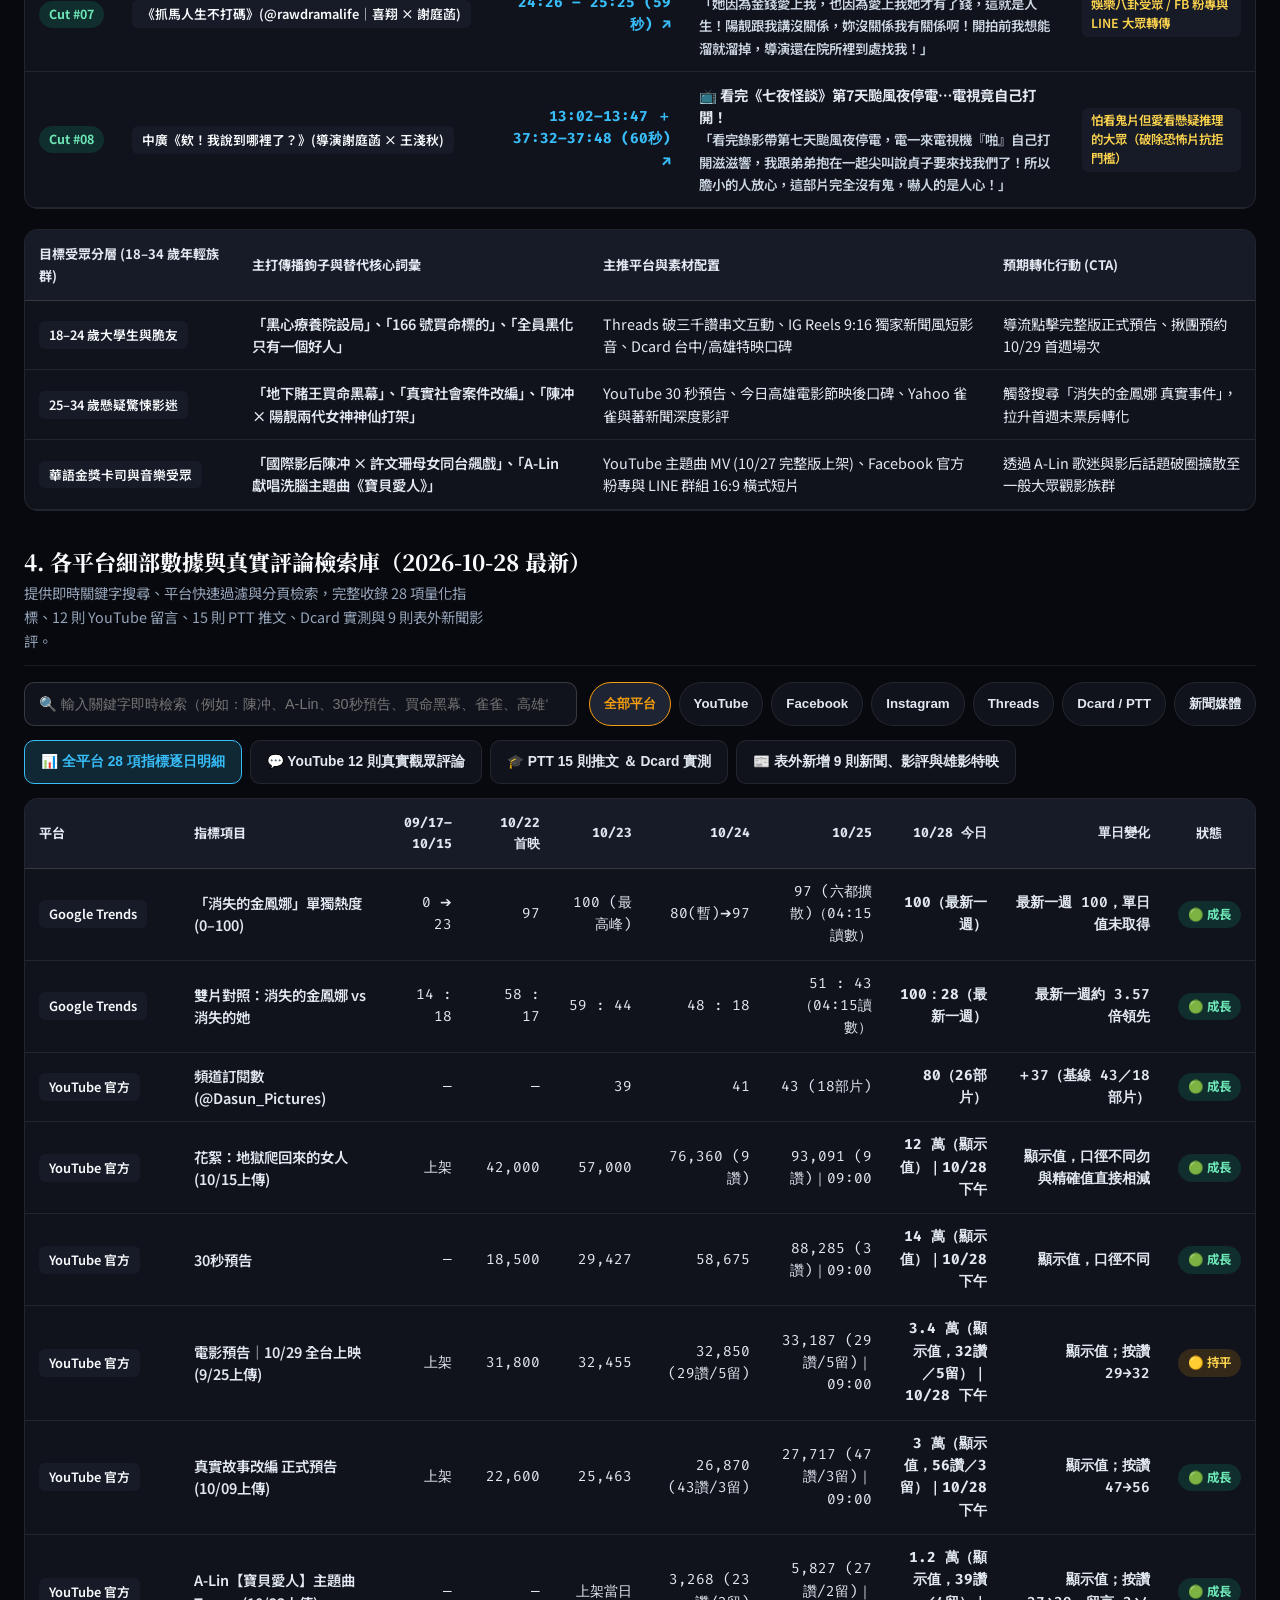
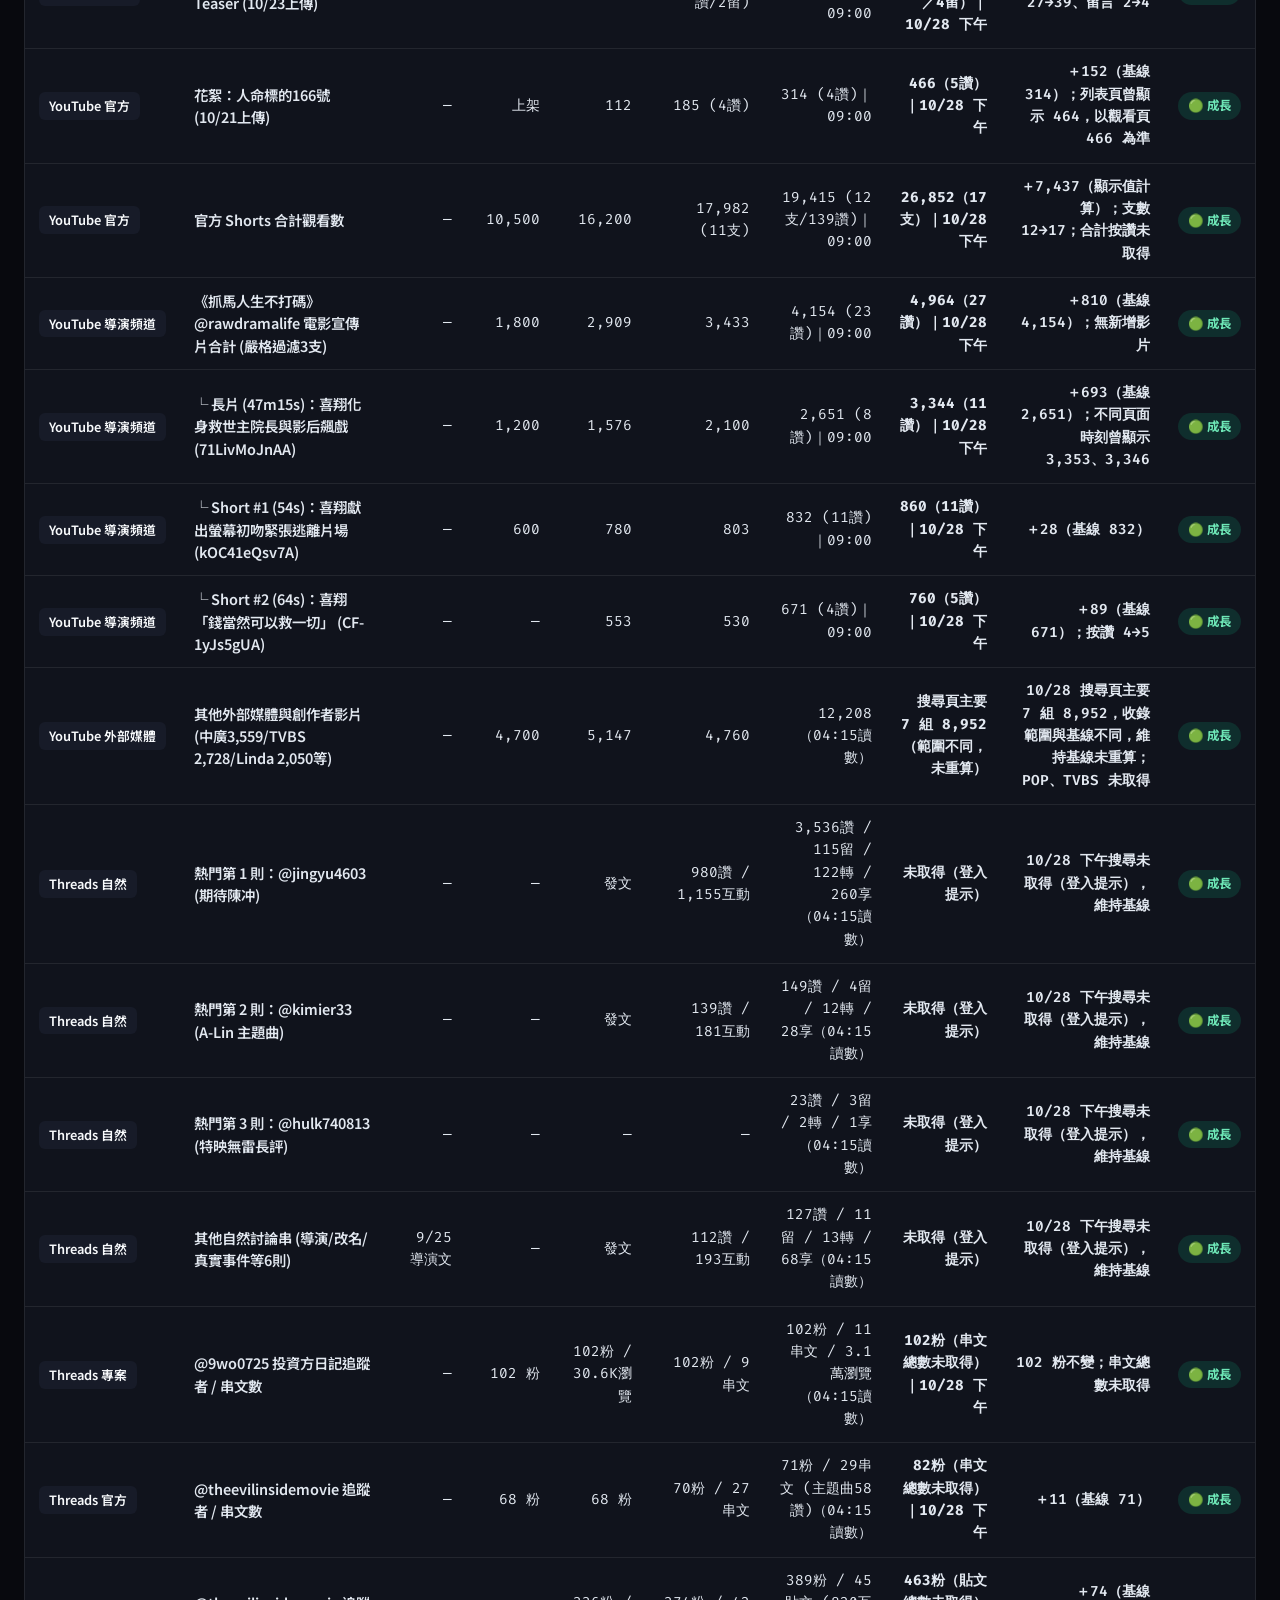
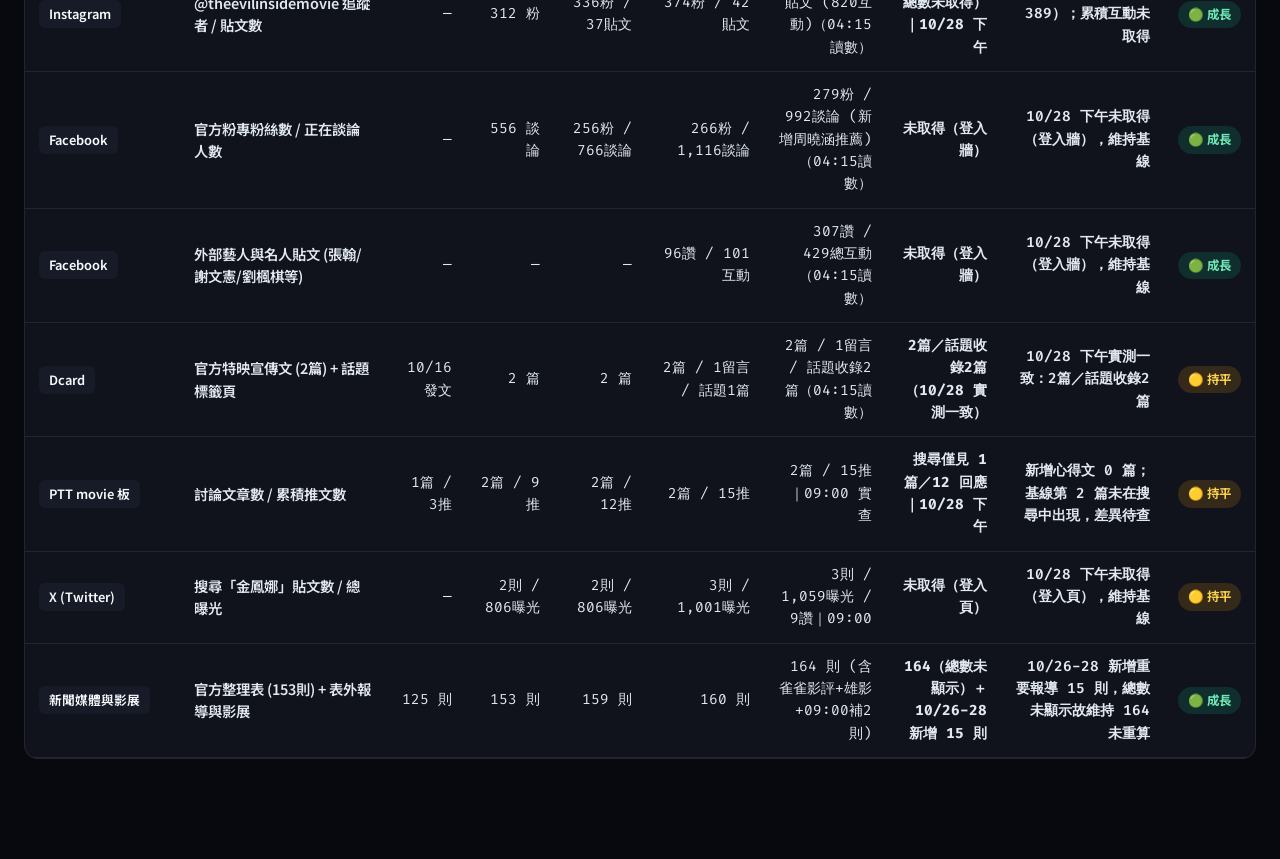
==== commit 3413eadc: "chore(war-room): auto-sync timestamp, countdown & static pages (2026-11-01 08:00 UTC+8)" ====
--- a/docs/index.html
+++ b/docs/index.html
@@ -41,7 +41,7 @@
 
   <!-- Date Snapshot Selector -->
   <div class="snapshot-bar" id="kpi-overview">
-    <div class="snapshot-label" id="hero-snap-badge">最後同步：2026-11-01 07:32 (台北時間 UTC+8｜上映倒數 0 天)</div>
+    <div class="snapshot-label" id="hero-snap-badge">最後同步：2026-11-01 08:00 (台北時間 UTC+8｜上映倒數 0 天)</div>
     <div class="snapshot-pills" role="group" aria-label="歷史日期快照切換">
       <button type="button" class="snap-btn active" onclick="switchSnapshot('2026-10-28', this)">2026-10-28 最新 (D-1)</button>
       <button type="button" class="snap-btn" onclick="switchSnapshot('2026-10-25', this)">2026-10-25 (D-4)</button>
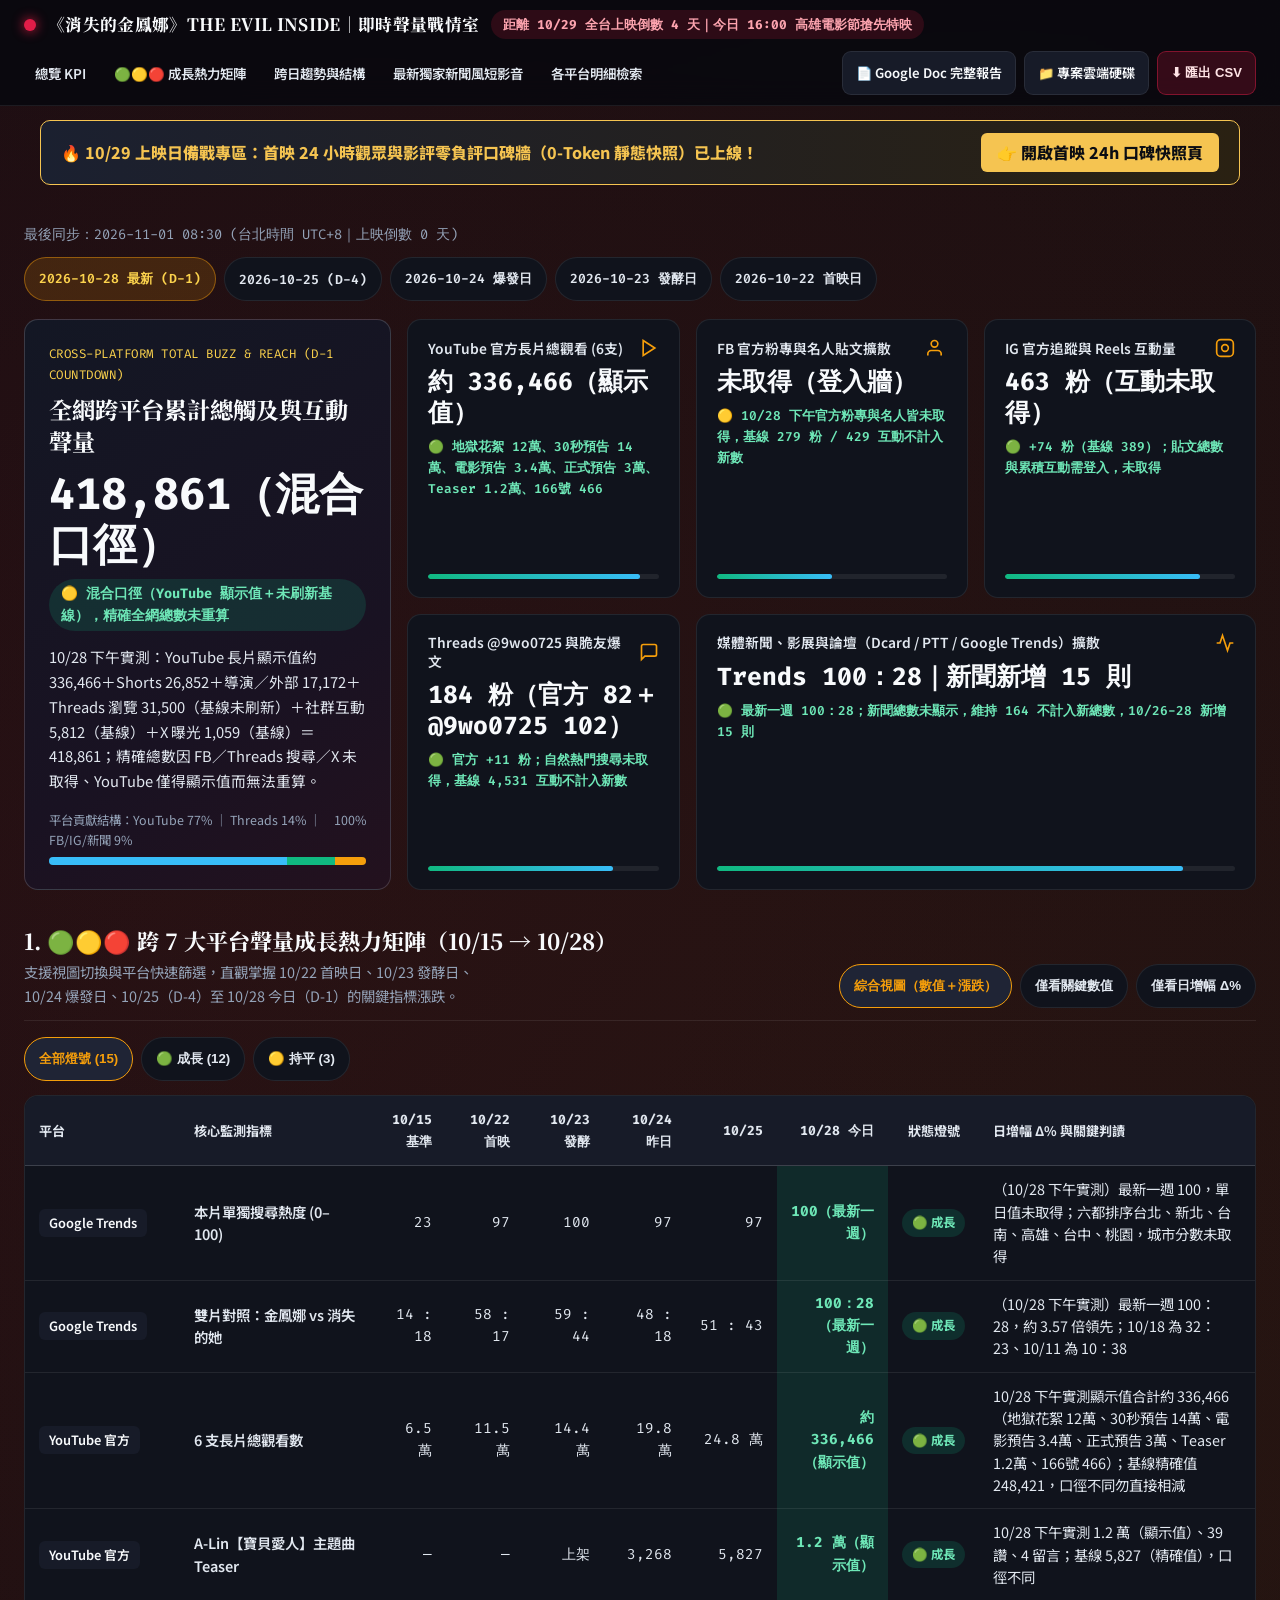
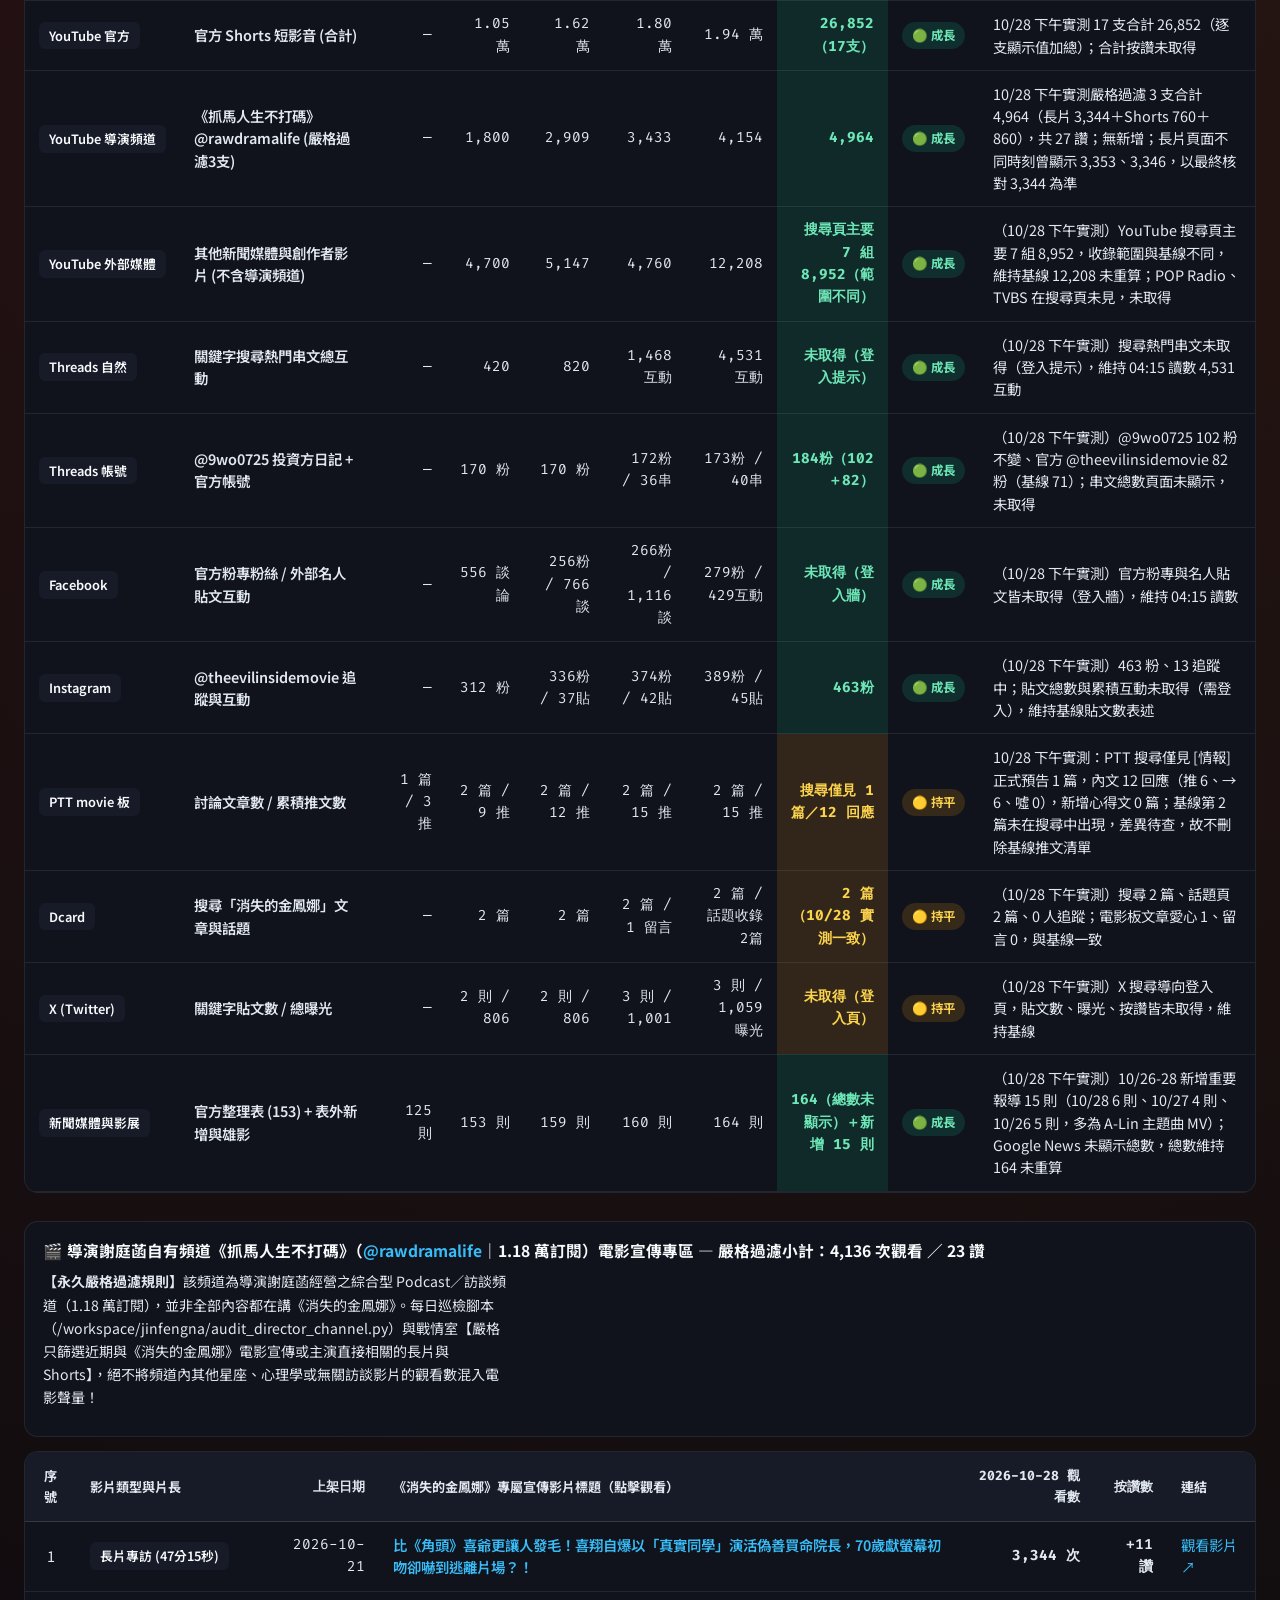
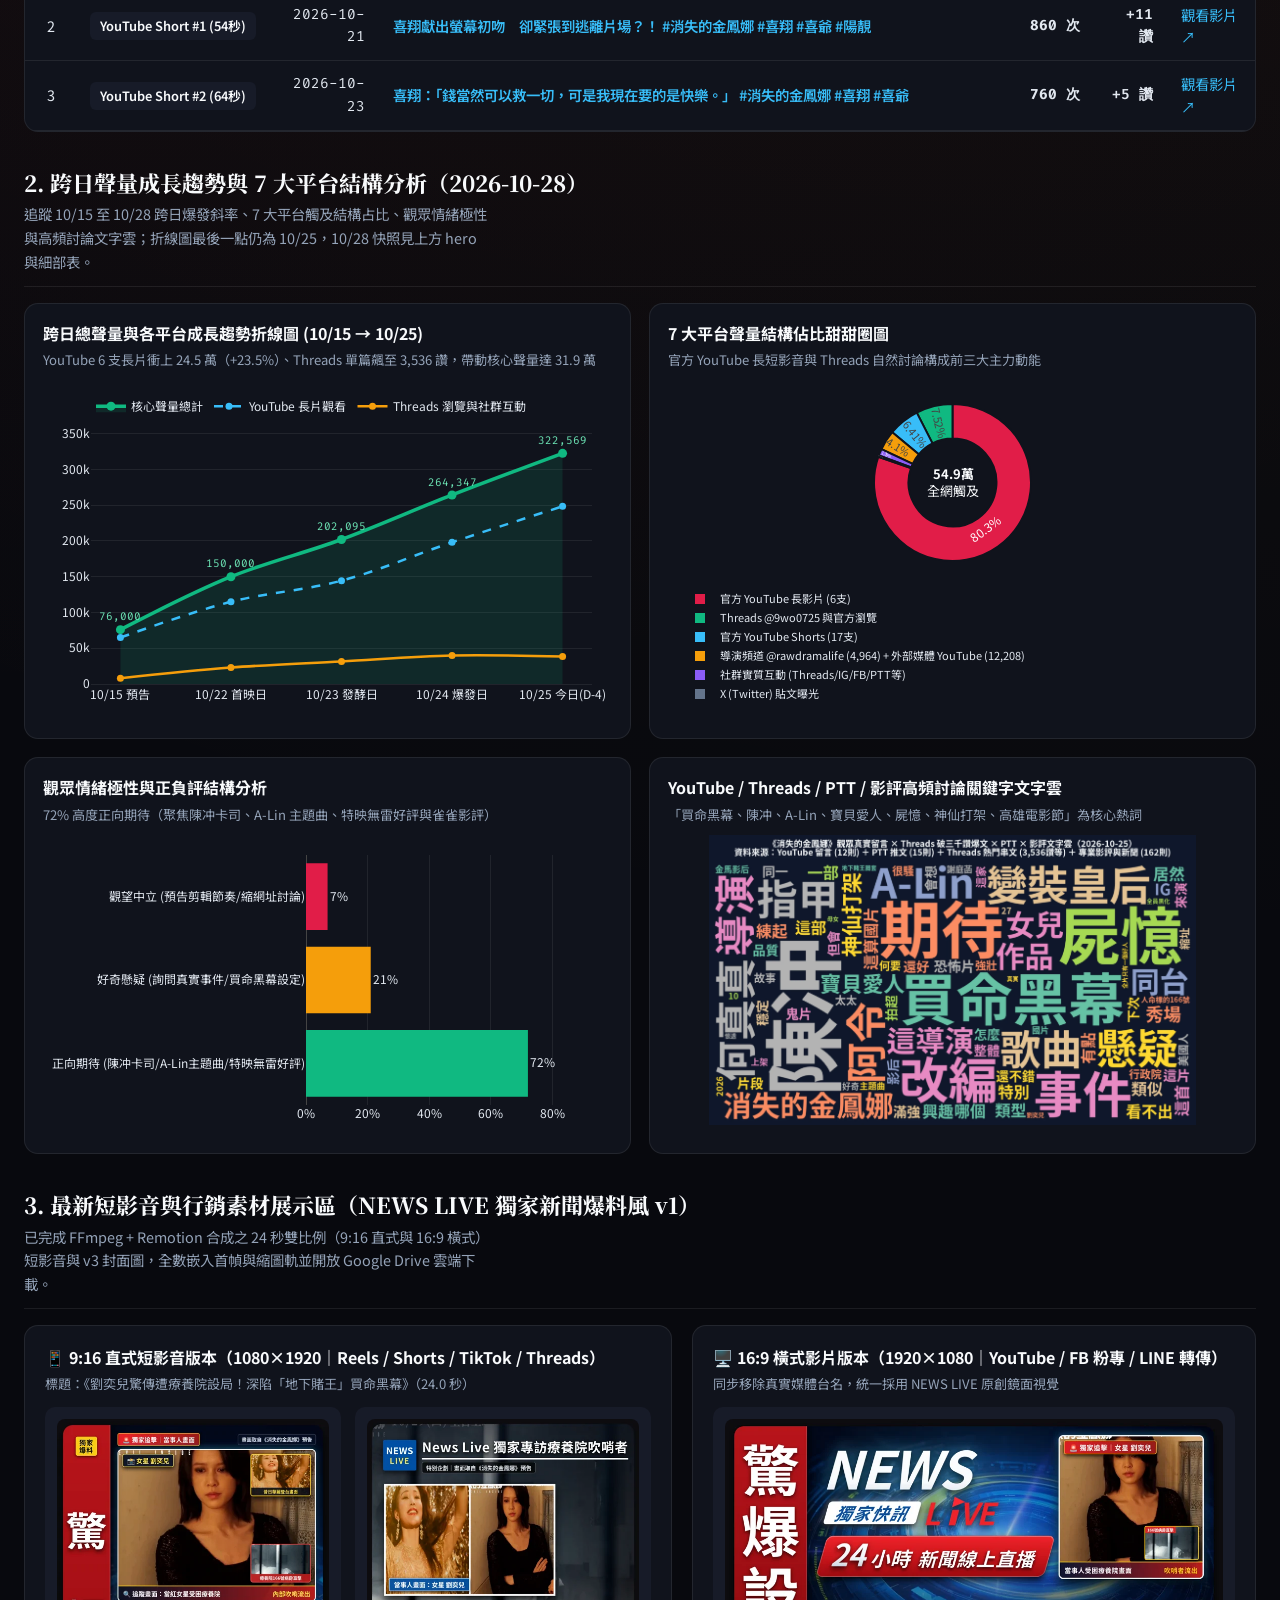
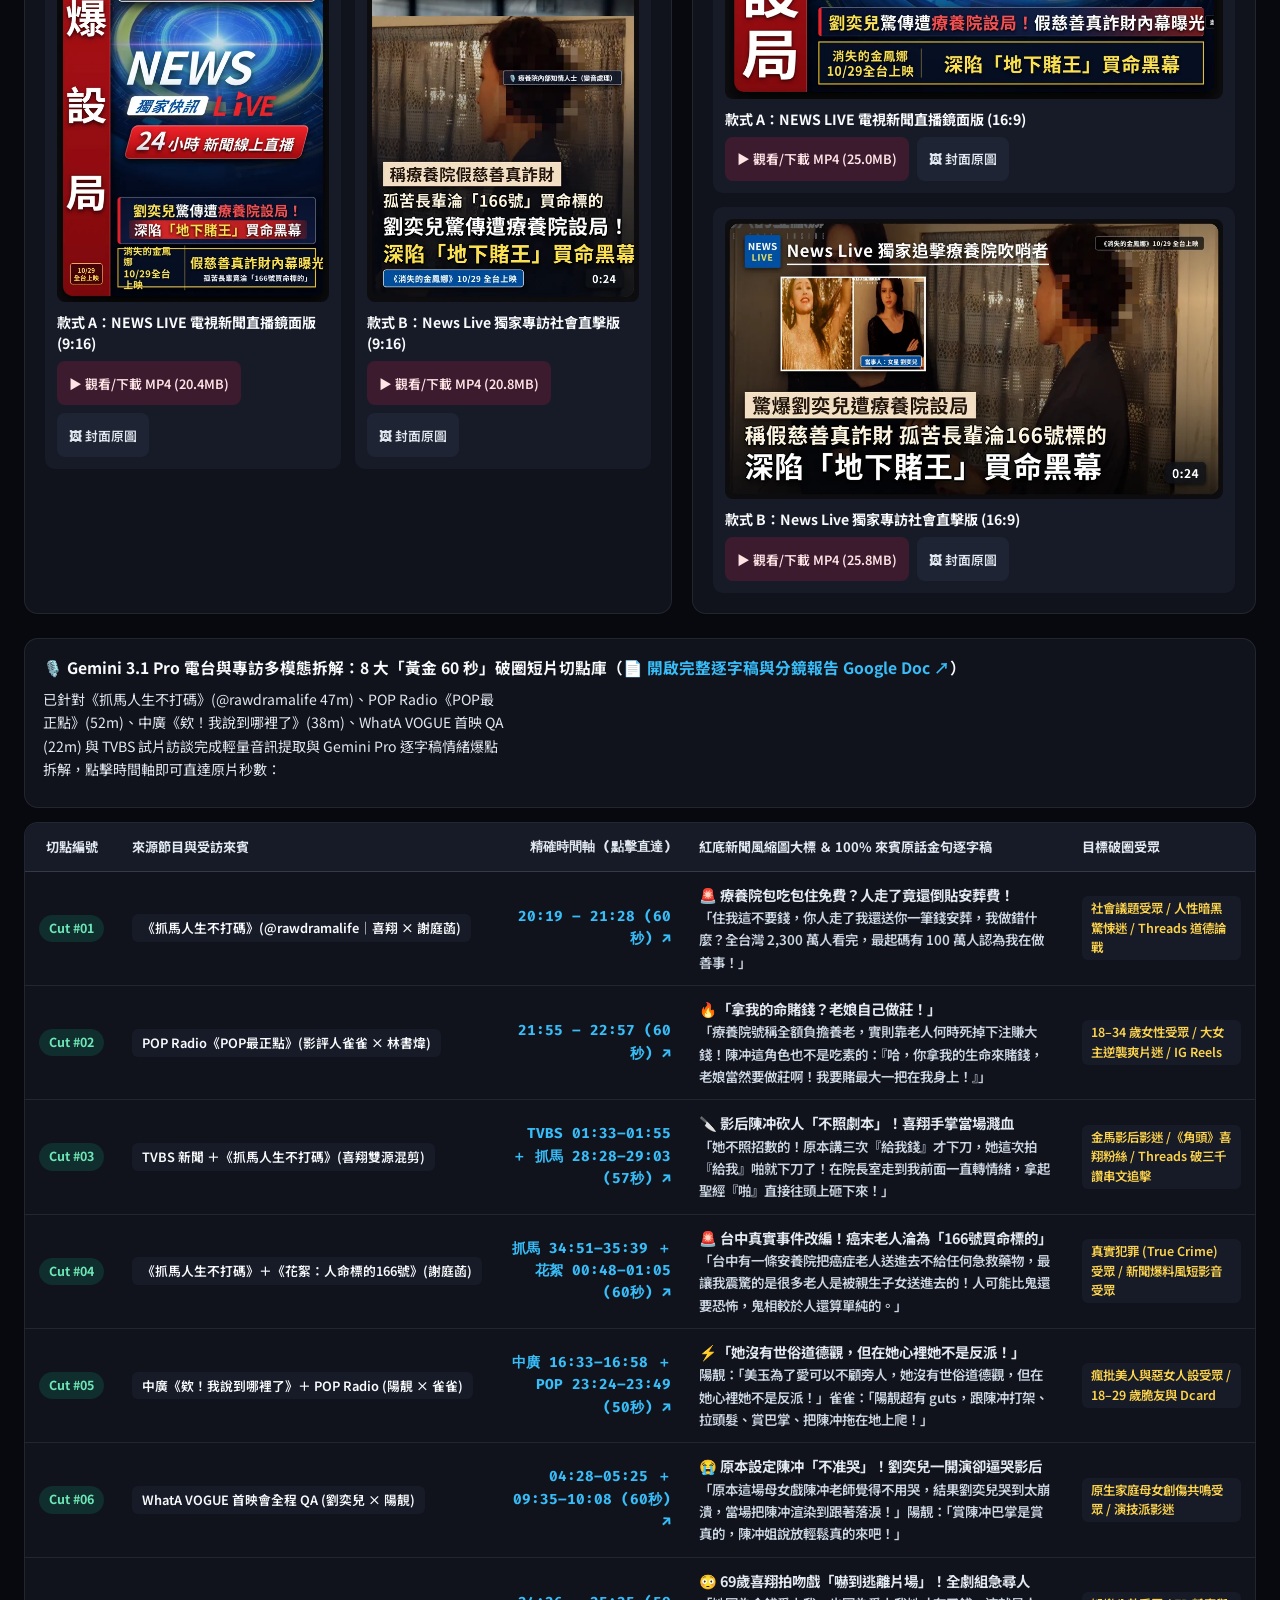
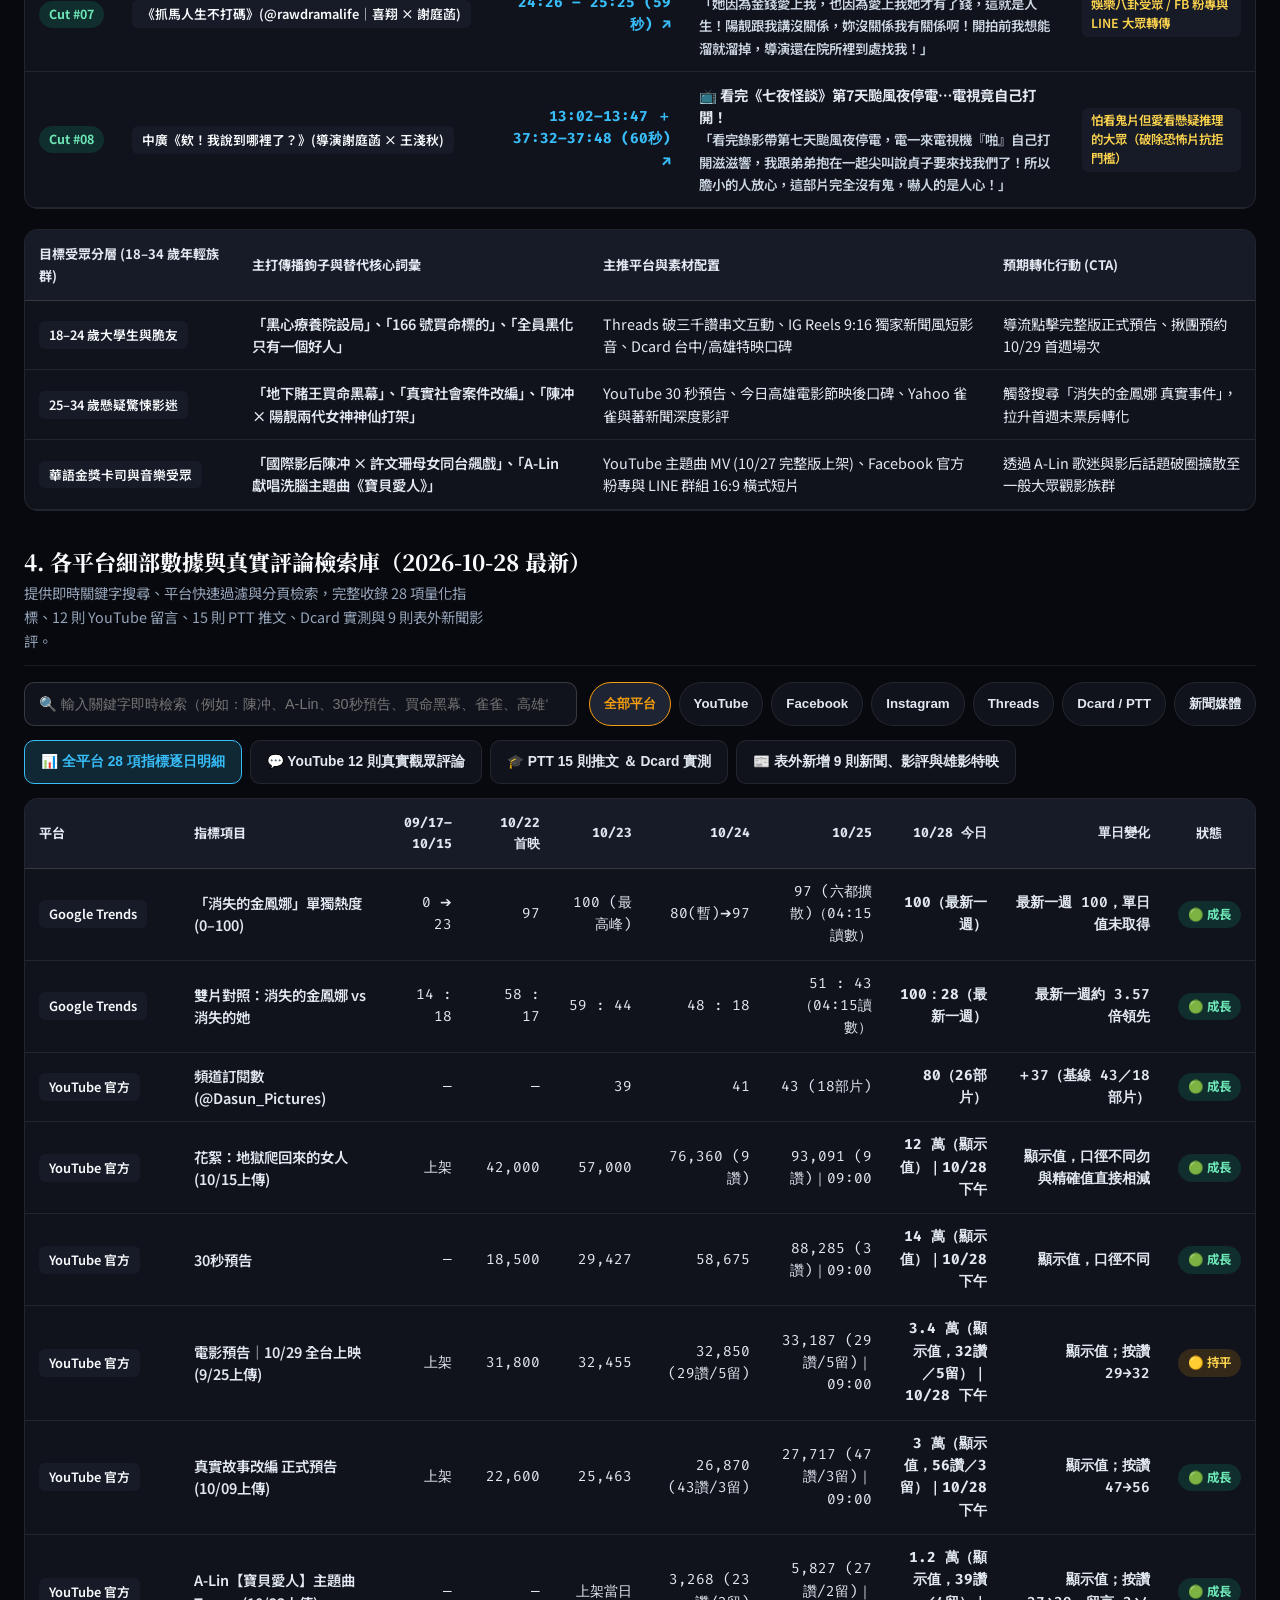
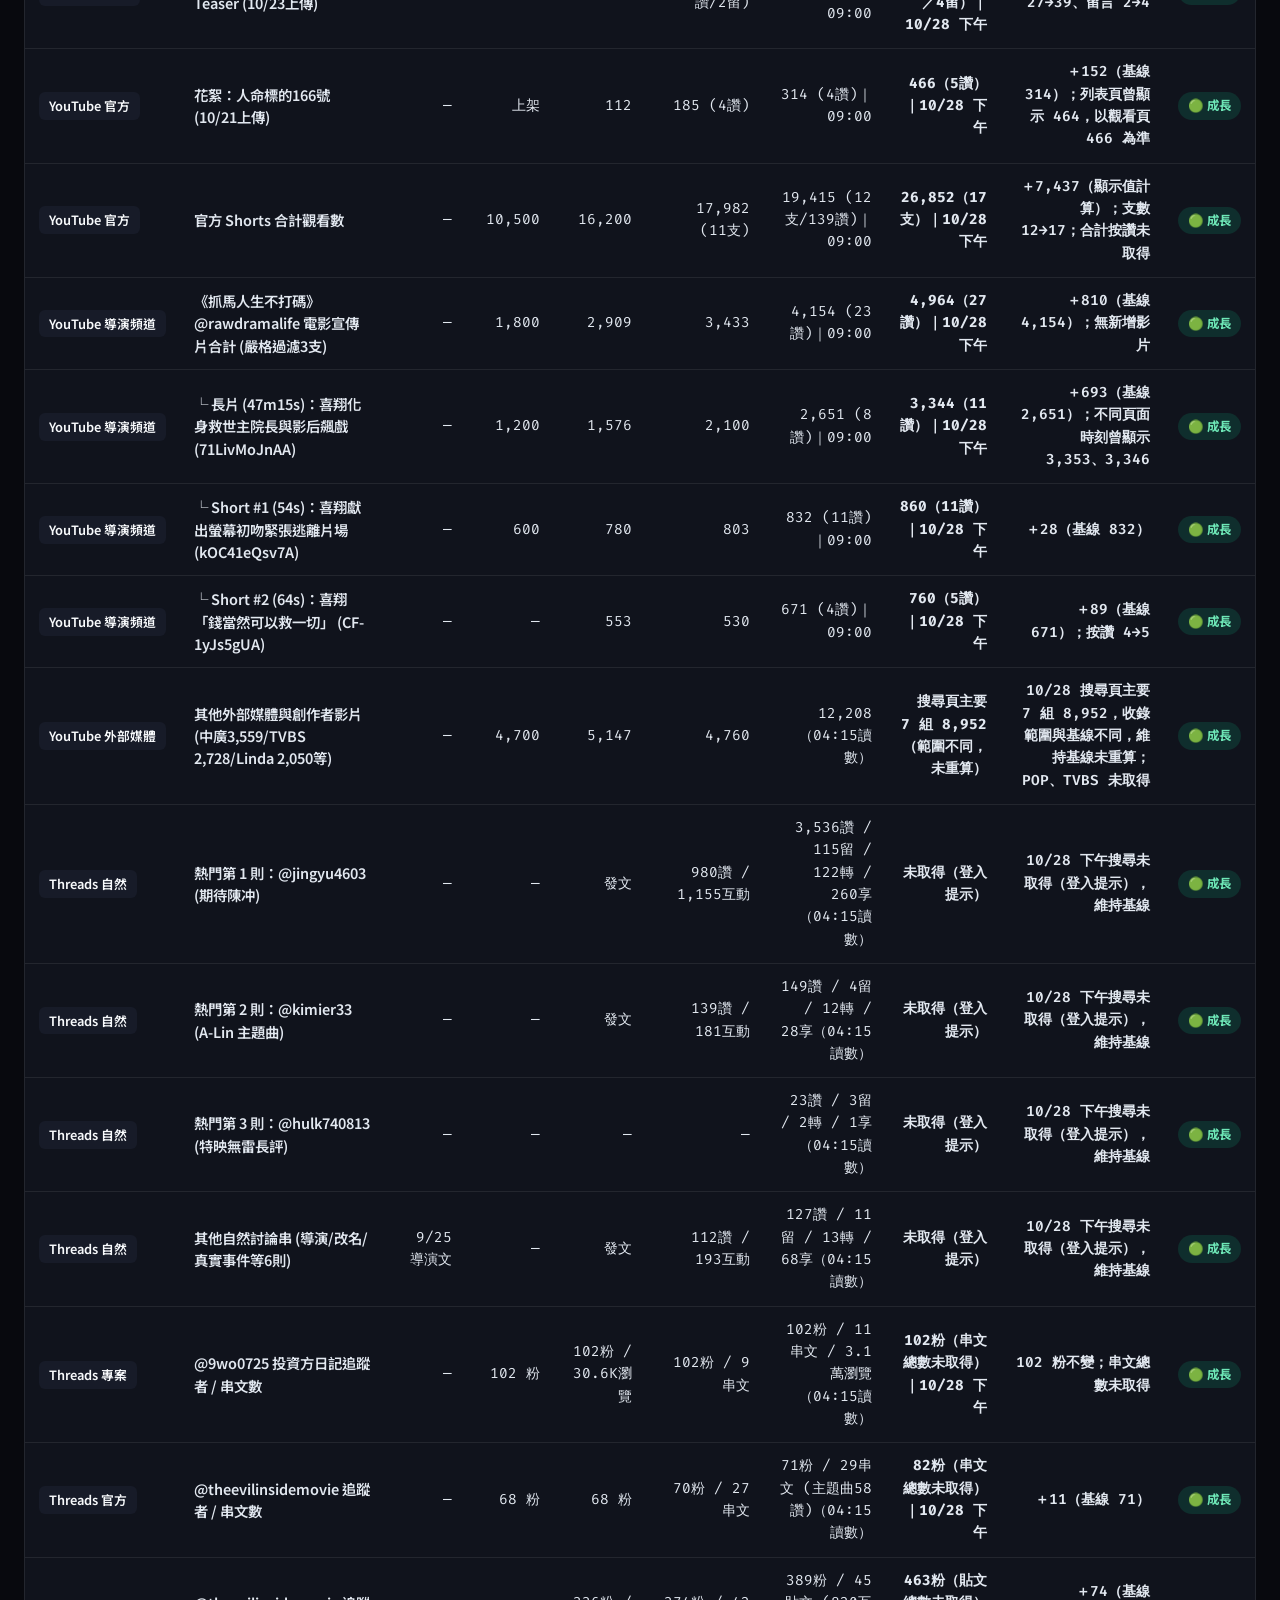
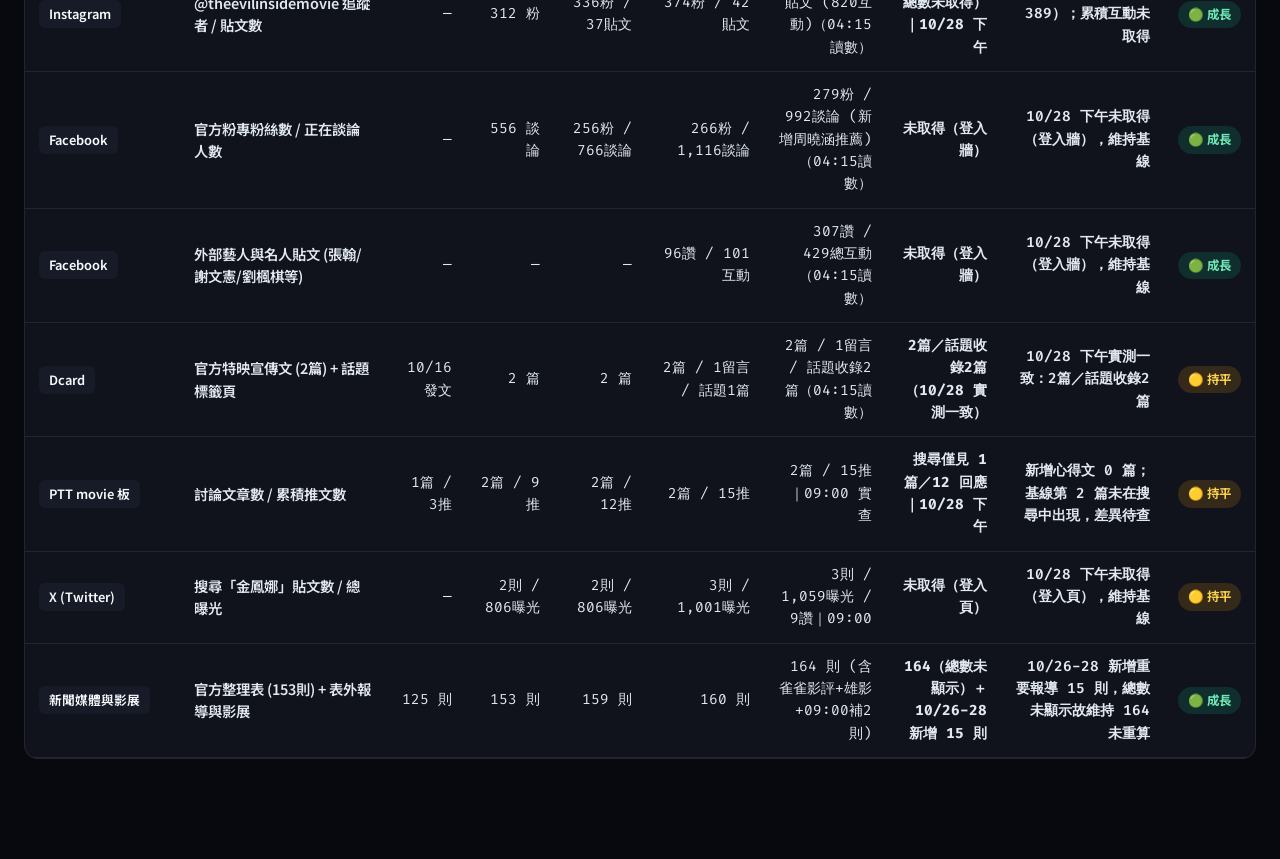
==== commit e50bbc57: "chore(war-room): auto-sync timestamp, countdown & static pages (2026-11-01 08:30 UTC+8)" ====
--- a/docs/index.html
+++ b/docs/index.html
@@ -41,7 +41,7 @@
 
   <!-- Date Snapshot Selector -->
   <div class="snapshot-bar" id="kpi-overview">
-    <div class="snapshot-label" id="hero-snap-badge">最後同步：2026-11-01 08:00 (台北時間 UTC+8｜上映倒數 0 天)</div>
+    <div class="snapshot-label" id="hero-snap-badge">最後同步：2026-11-01 08:30 (台北時間 UTC+8｜上映倒數 0 天)</div>
     <div class="snapshot-pills" role="group" aria-label="歷史日期快照切換">
       <button type="button" class="snap-btn active" onclick="switchSnapshot('2026-10-28', this)">2026-10-28 最新 (D-1)</button>
       <button type="button" class="snap-btn" onclick="switchSnapshot('2026-10-25', this)">2026-10-25 (D-4)</button>
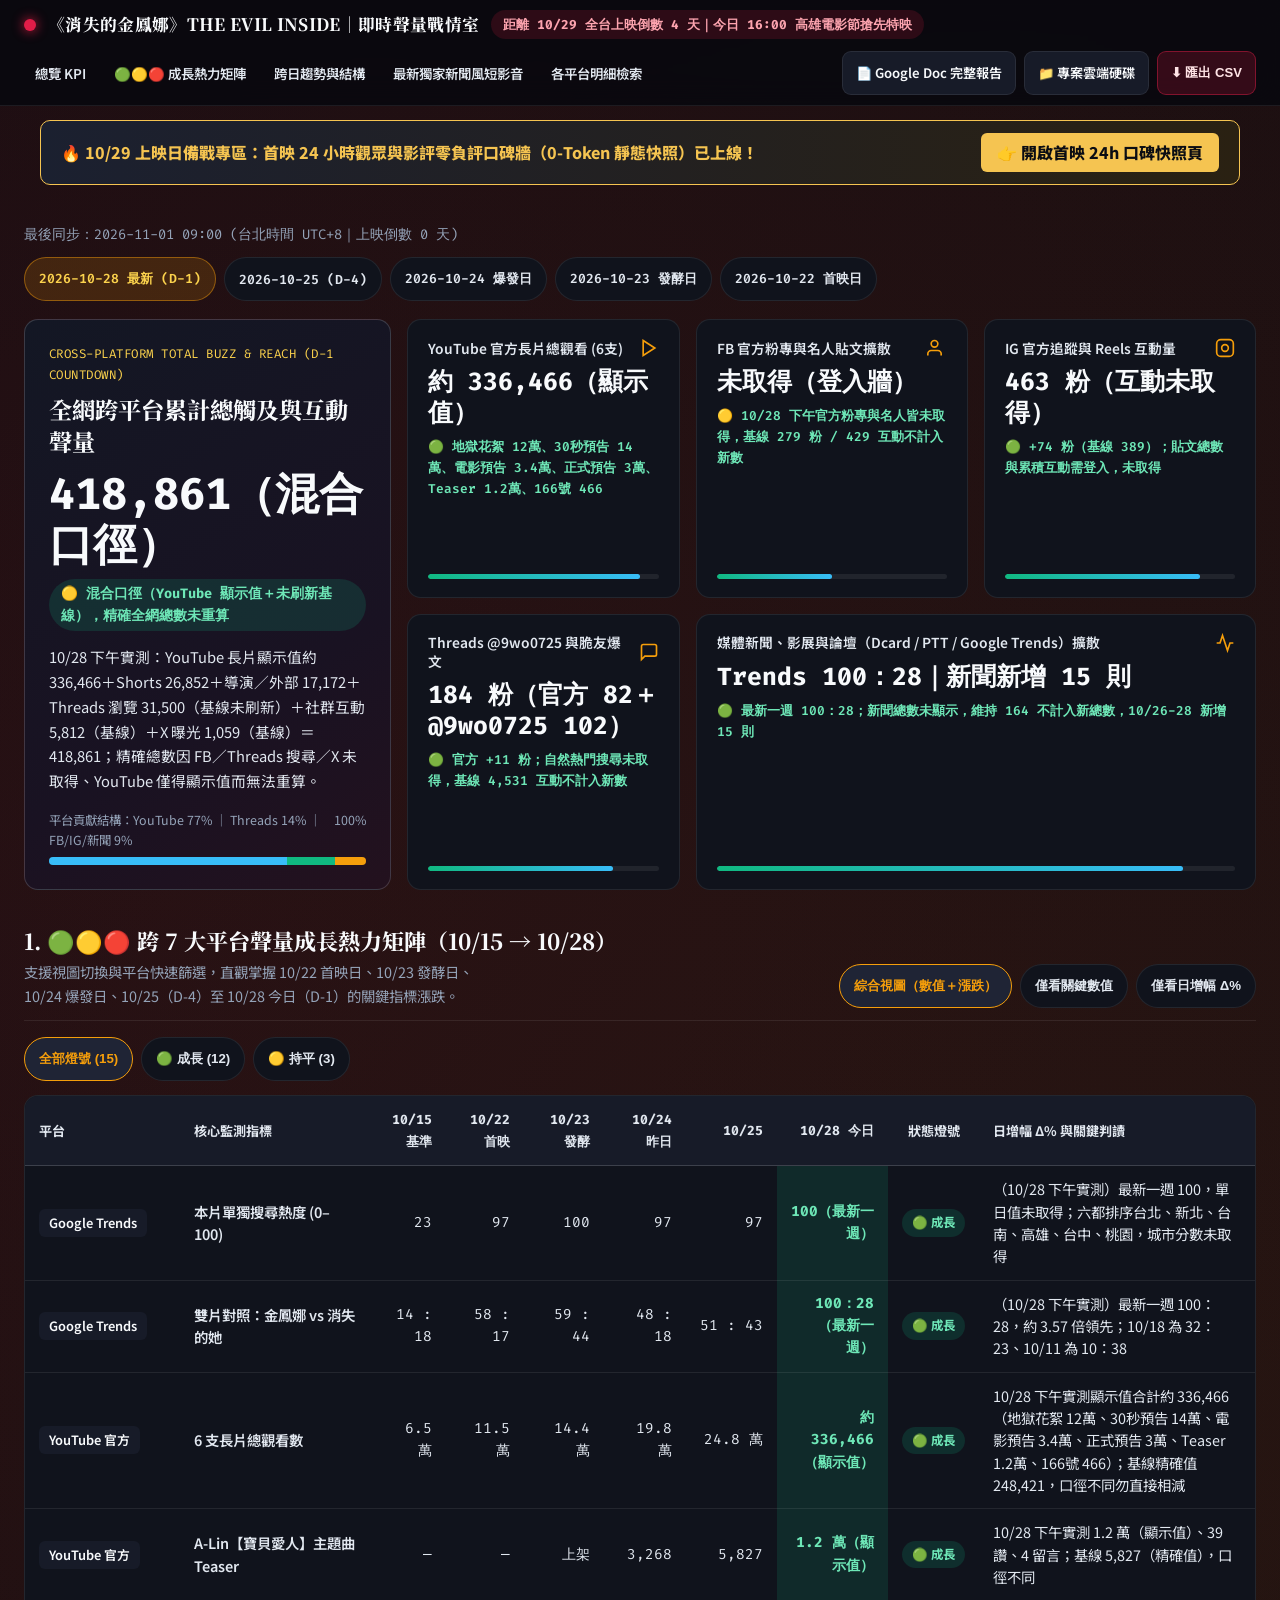
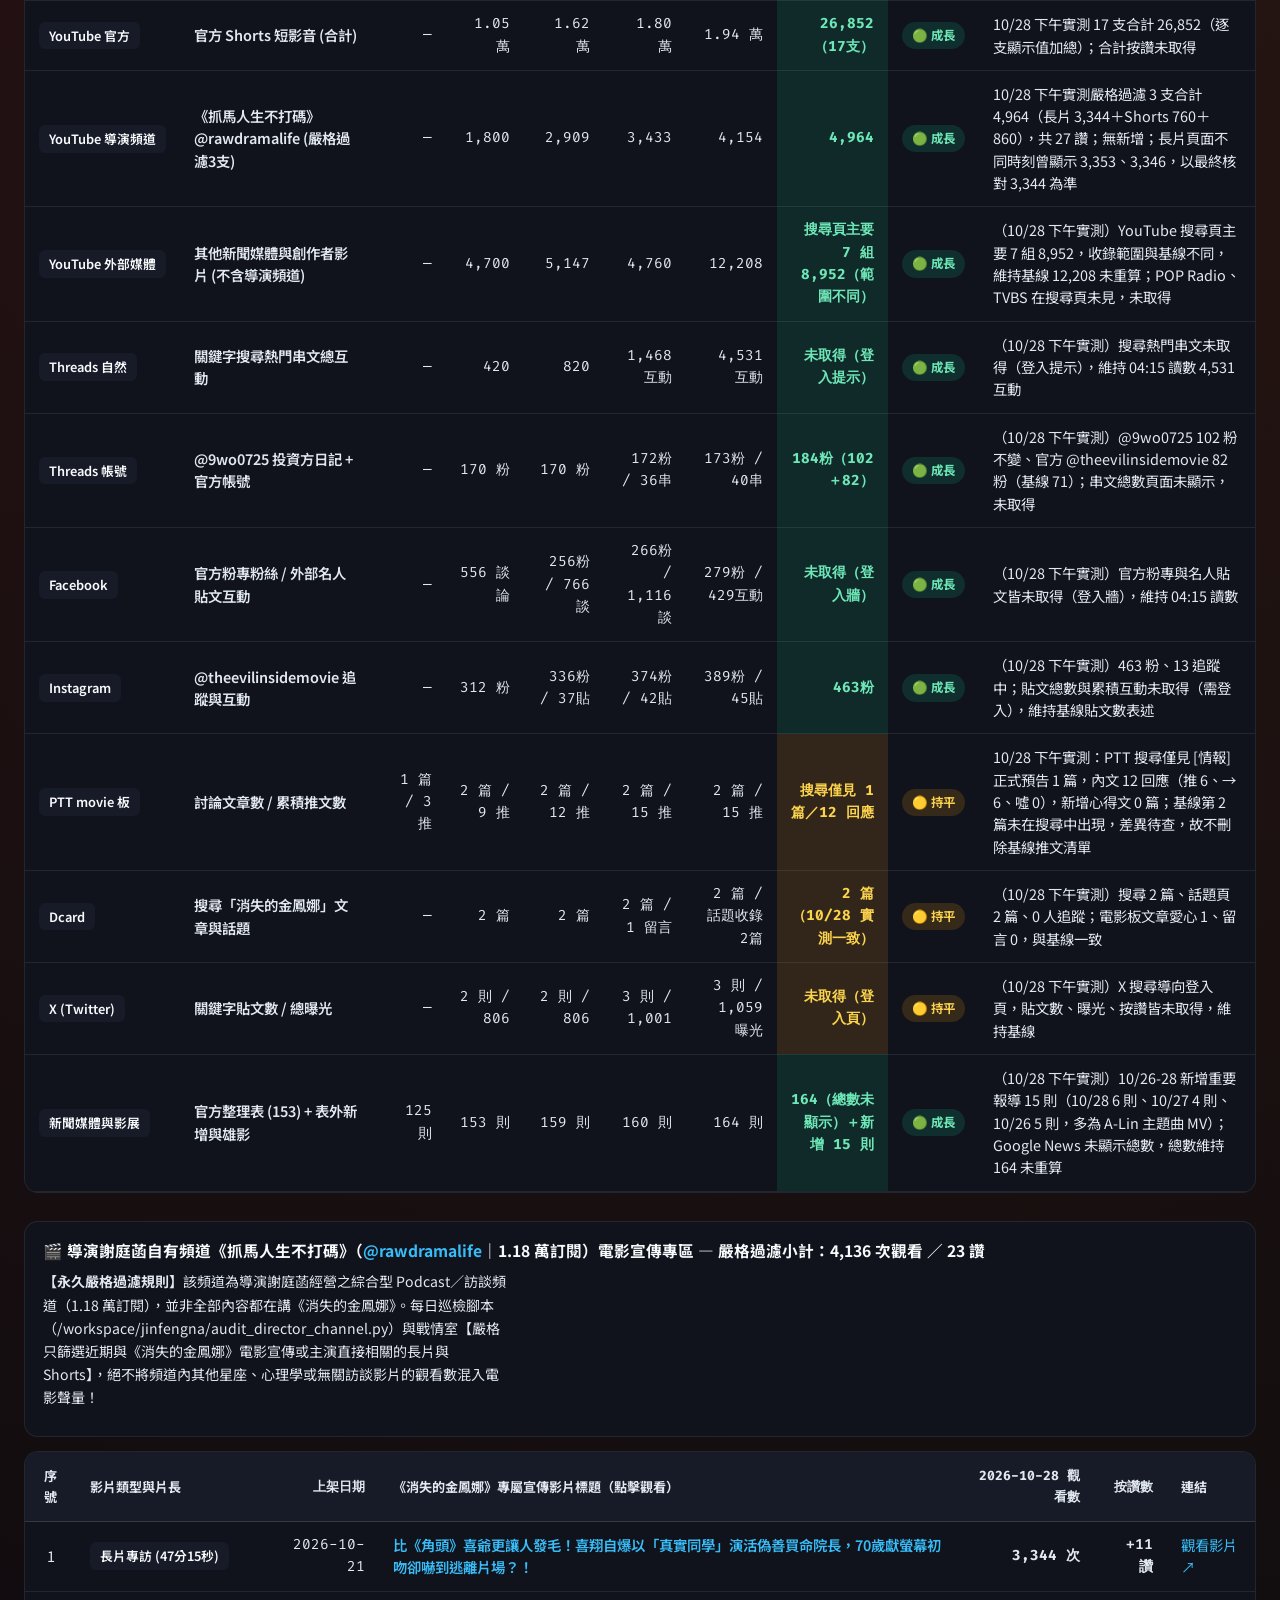
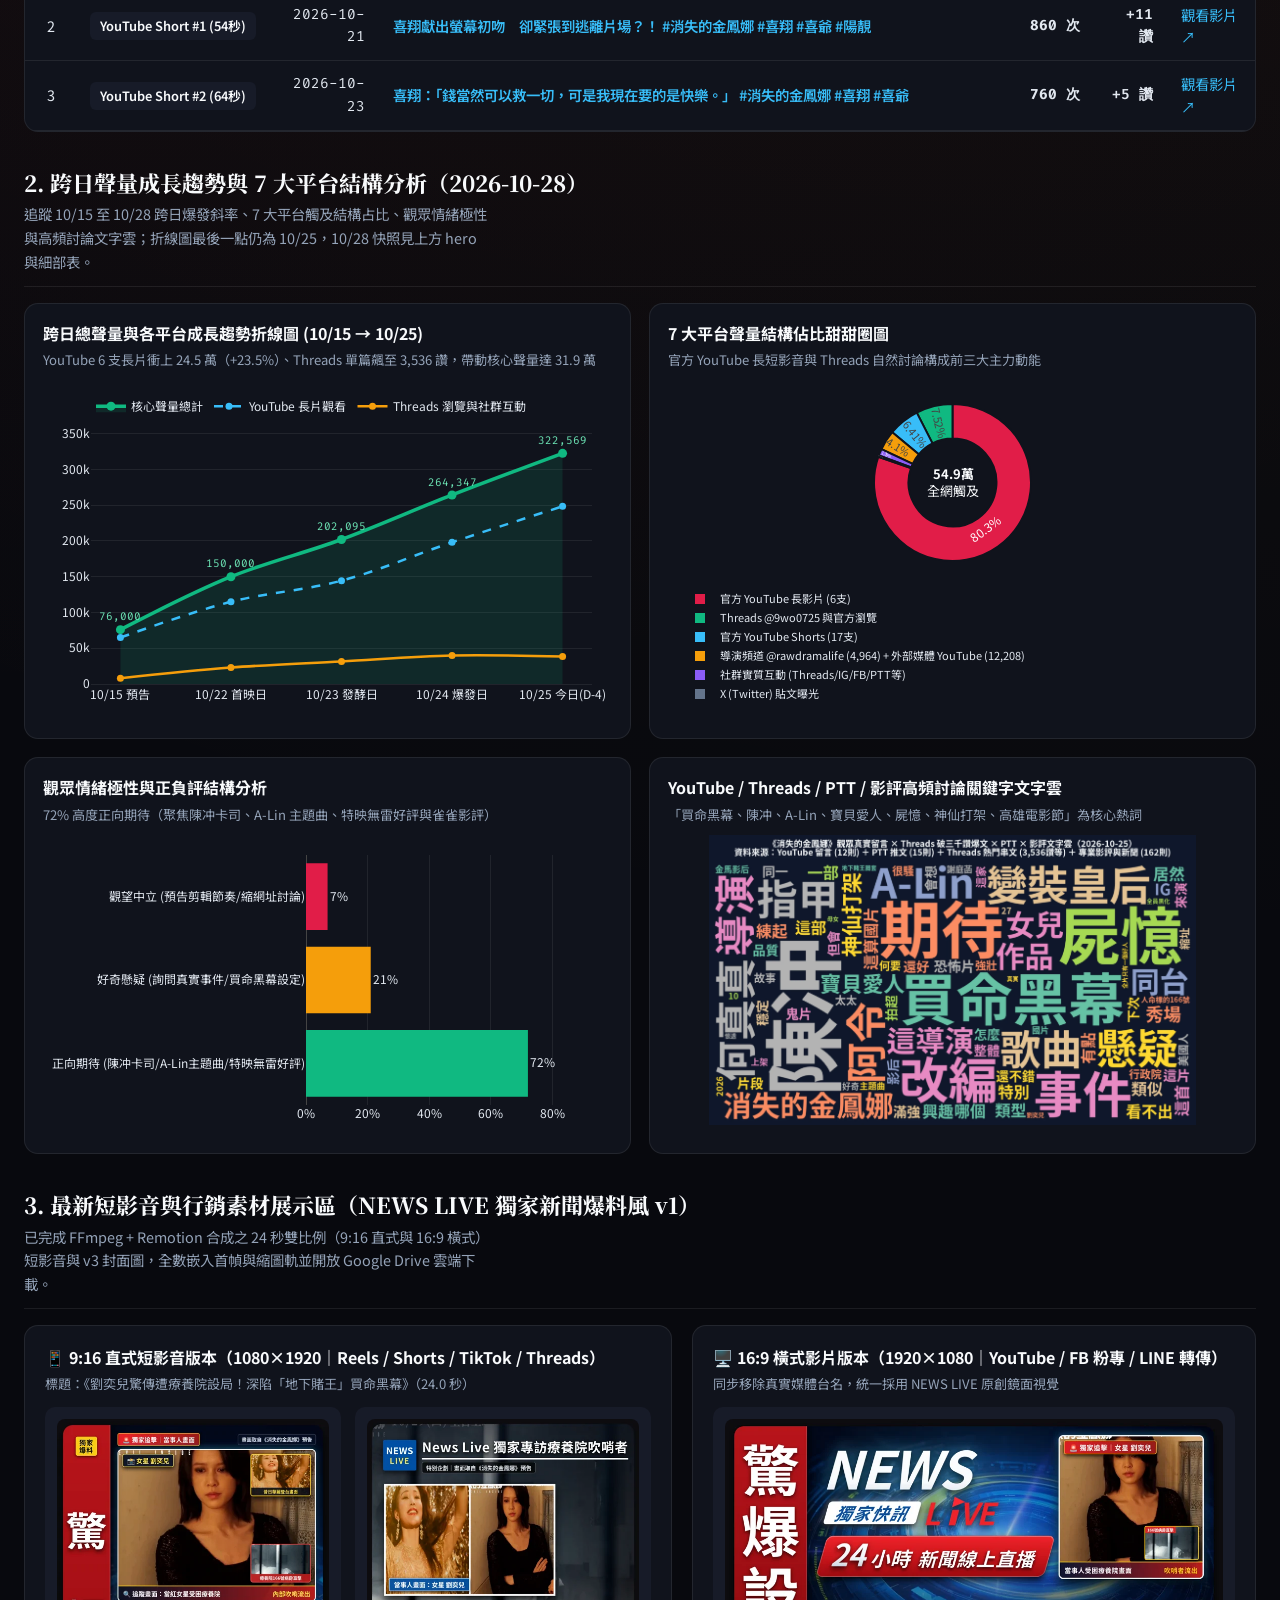
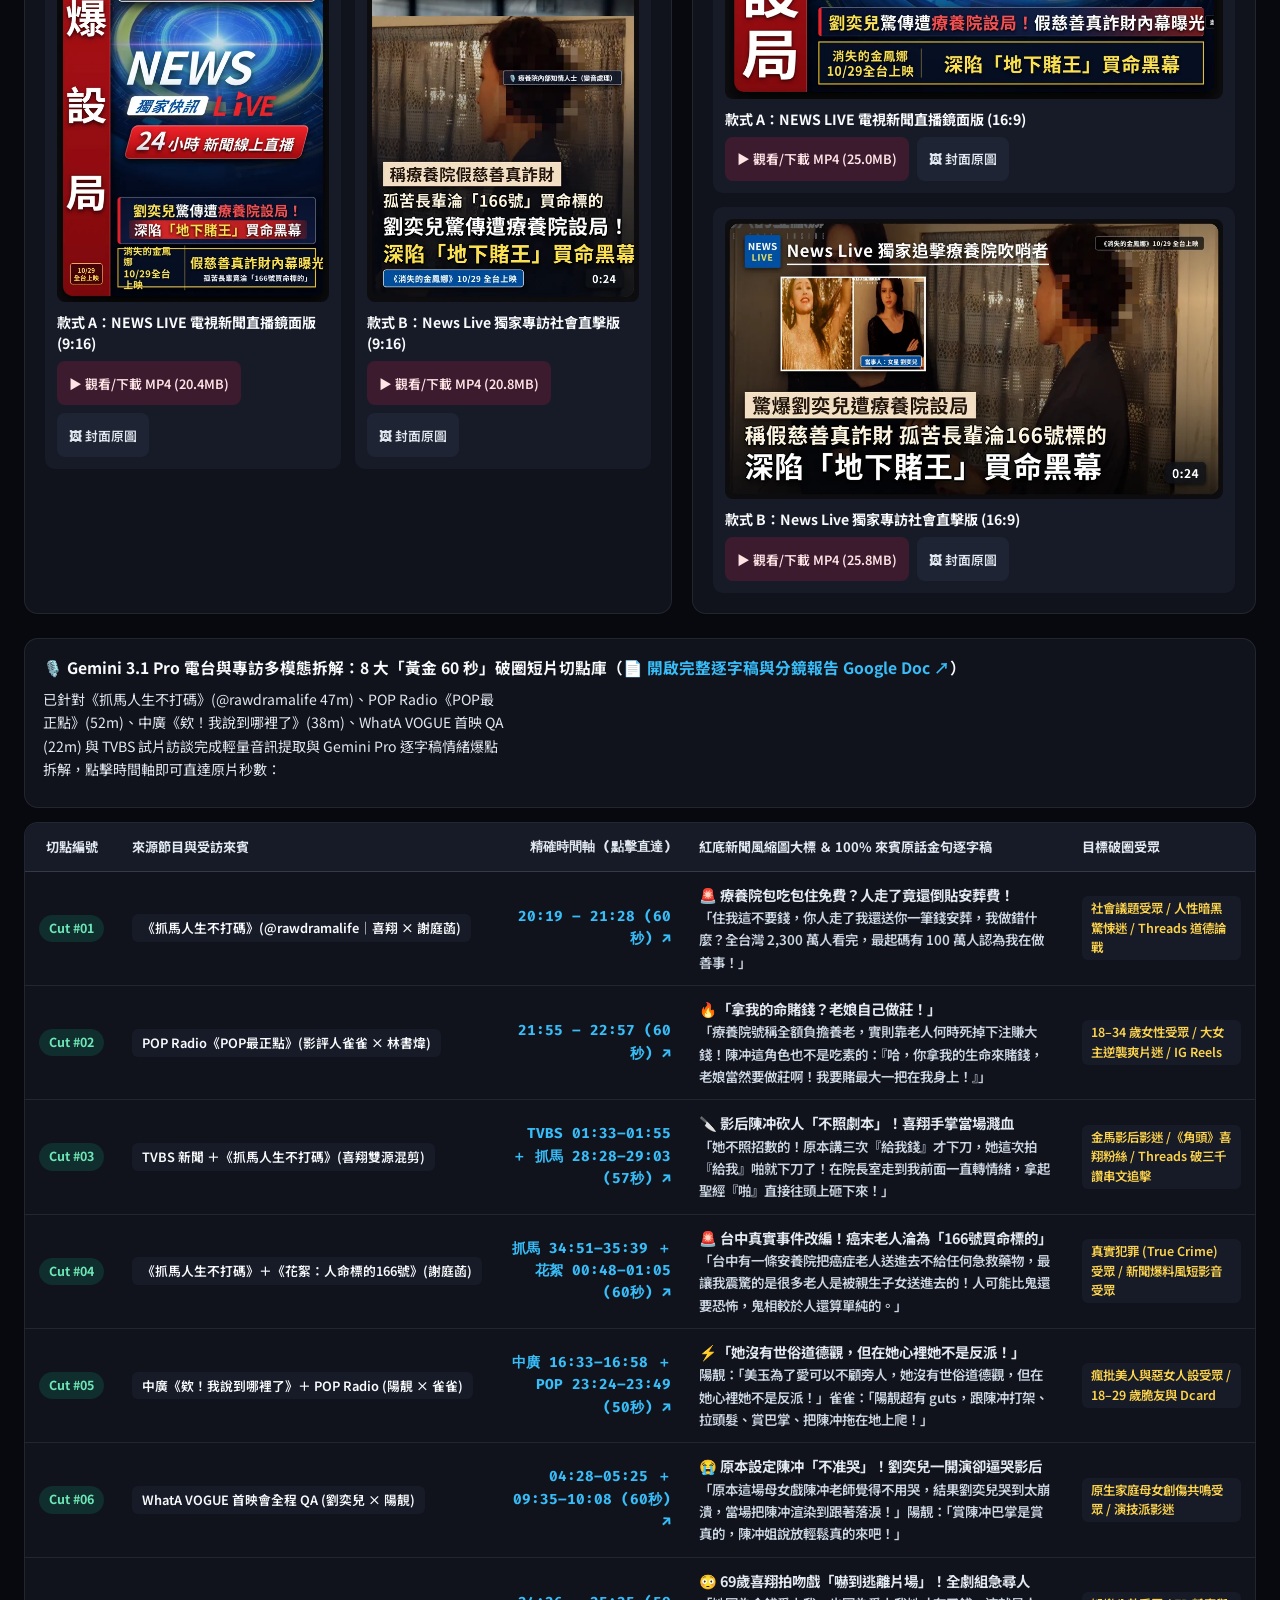
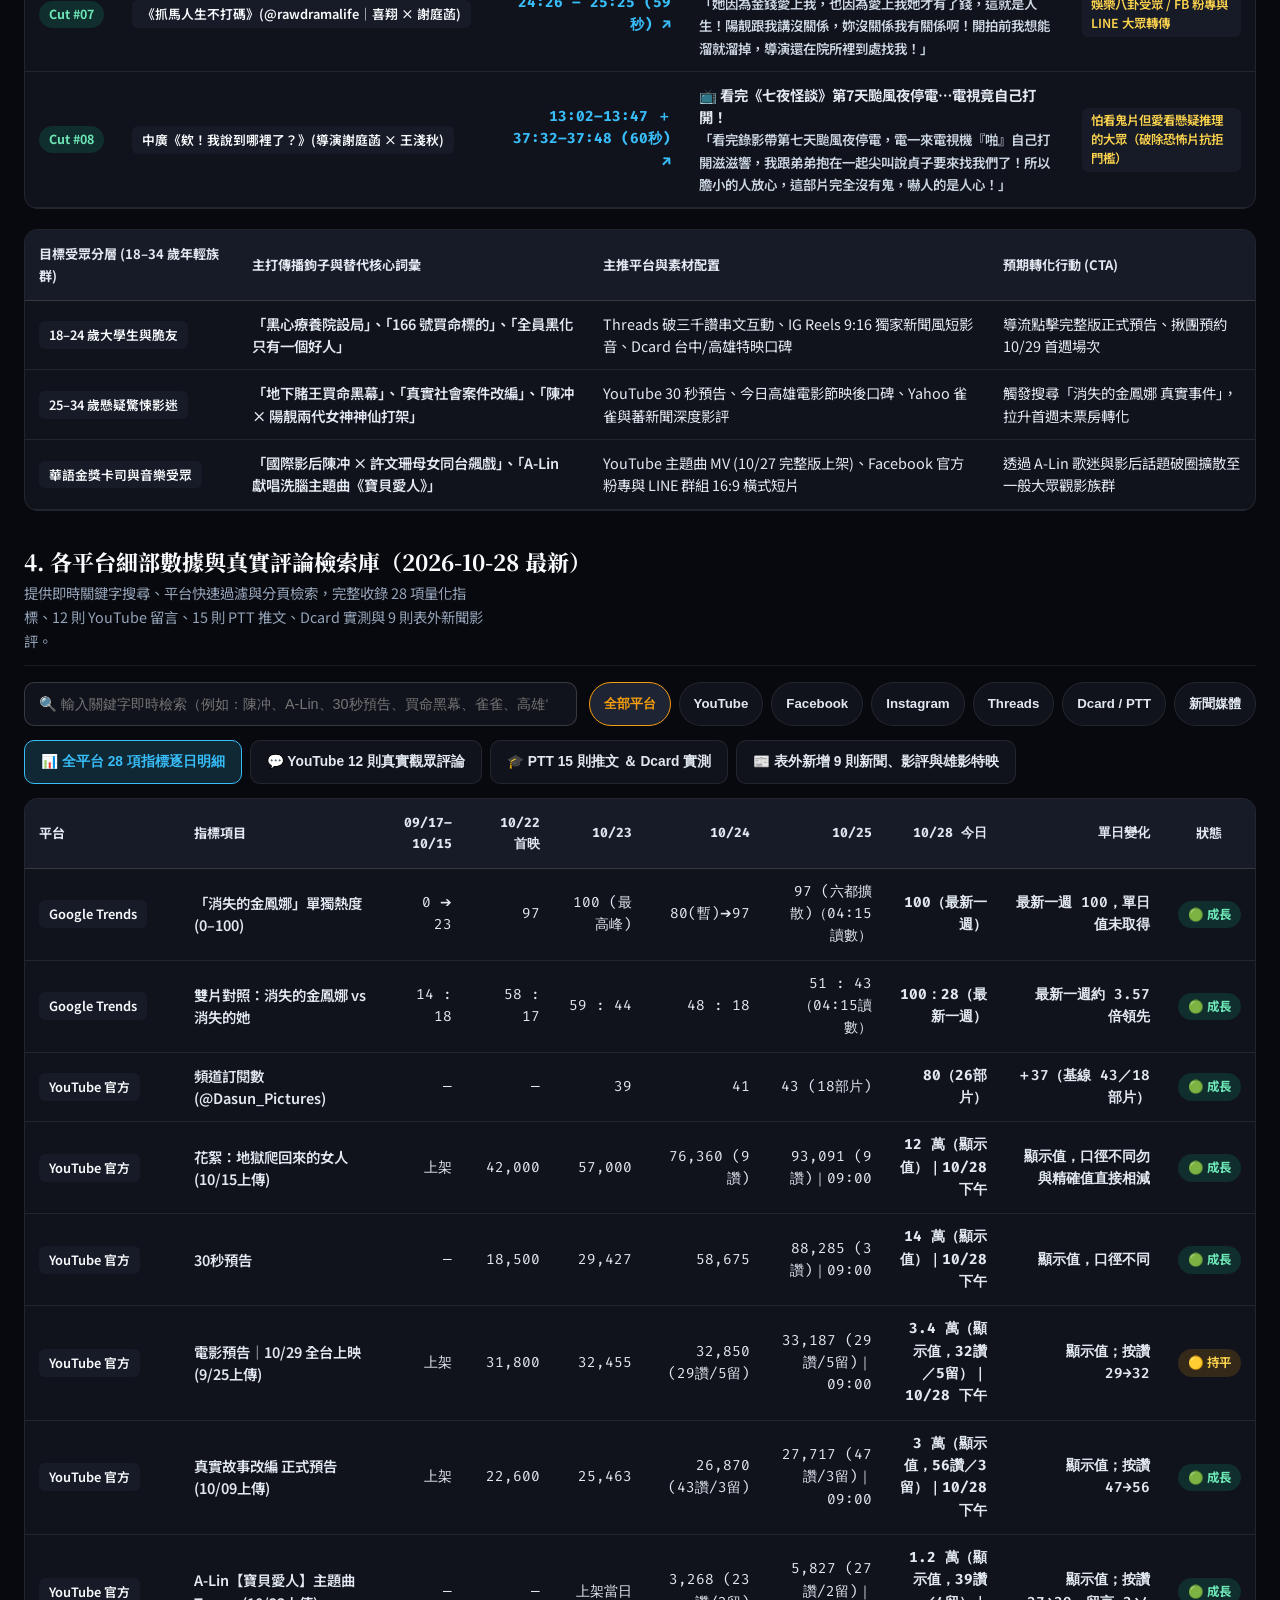
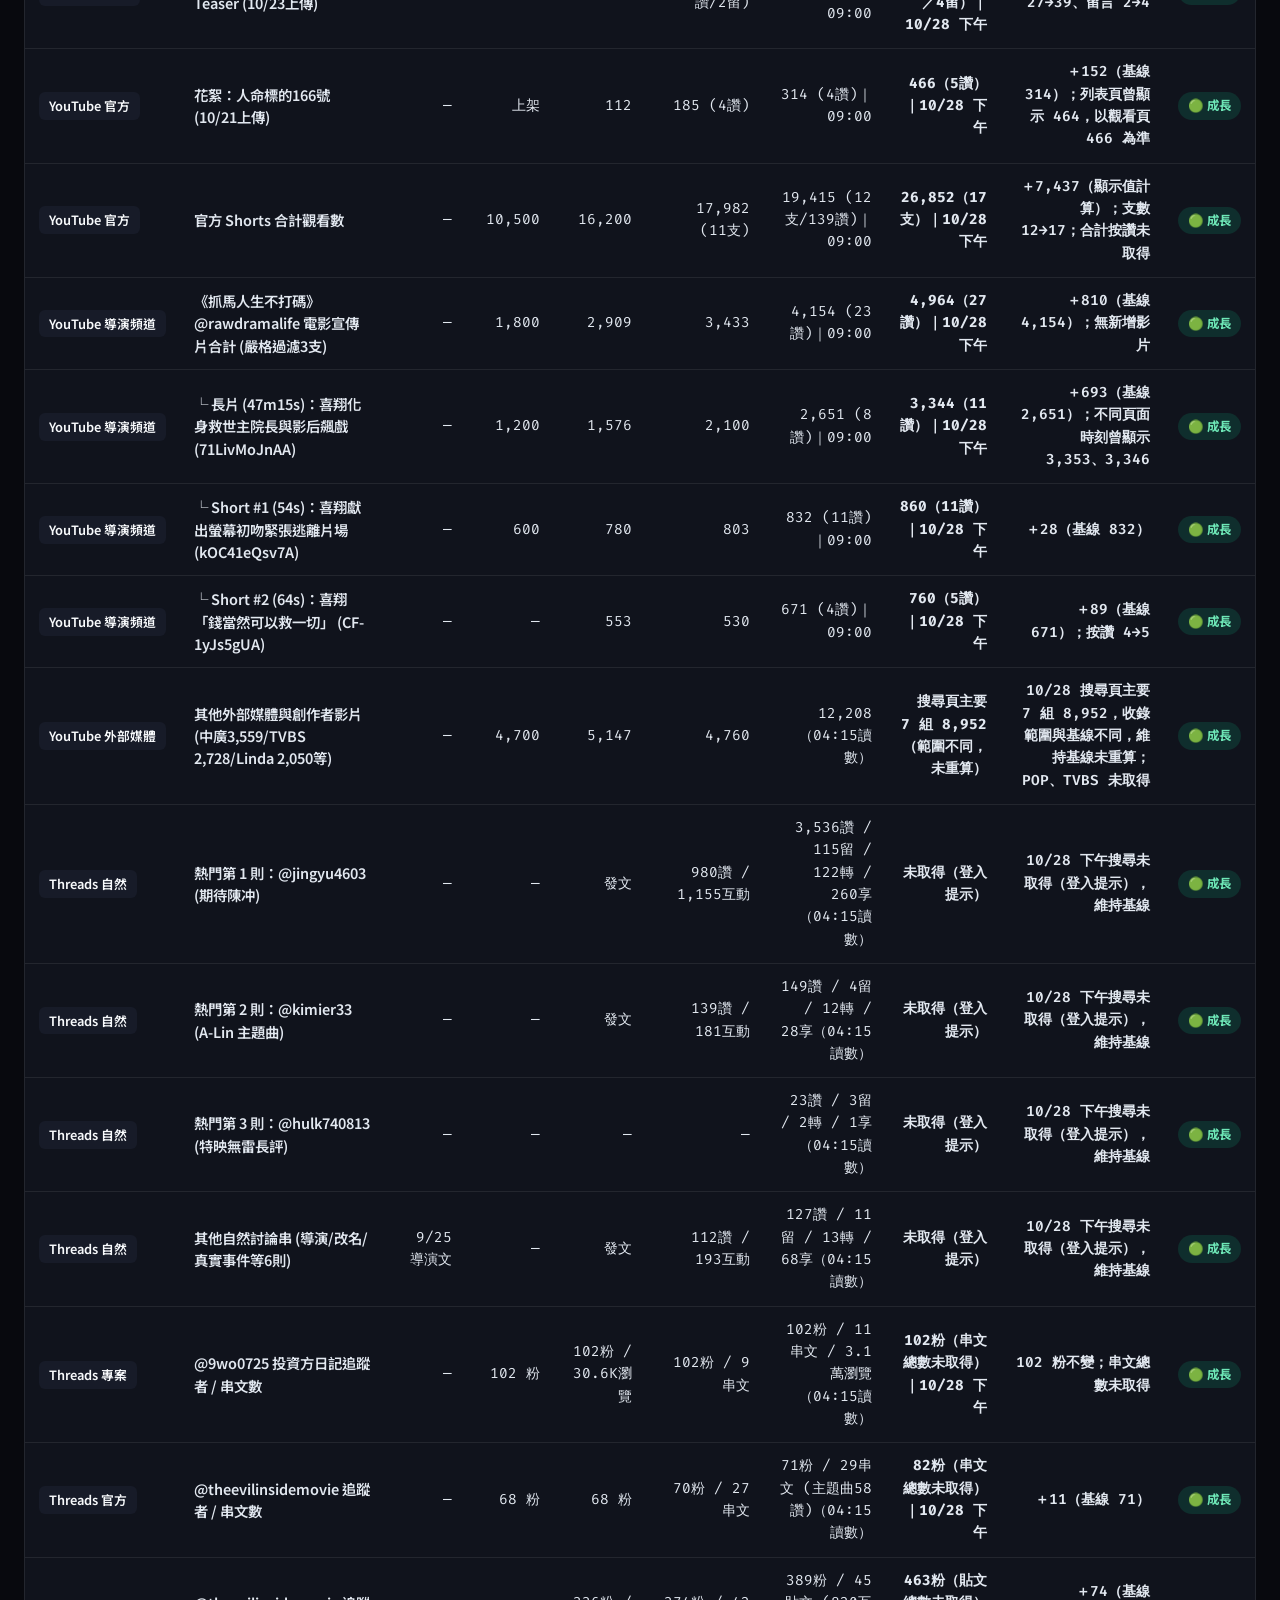
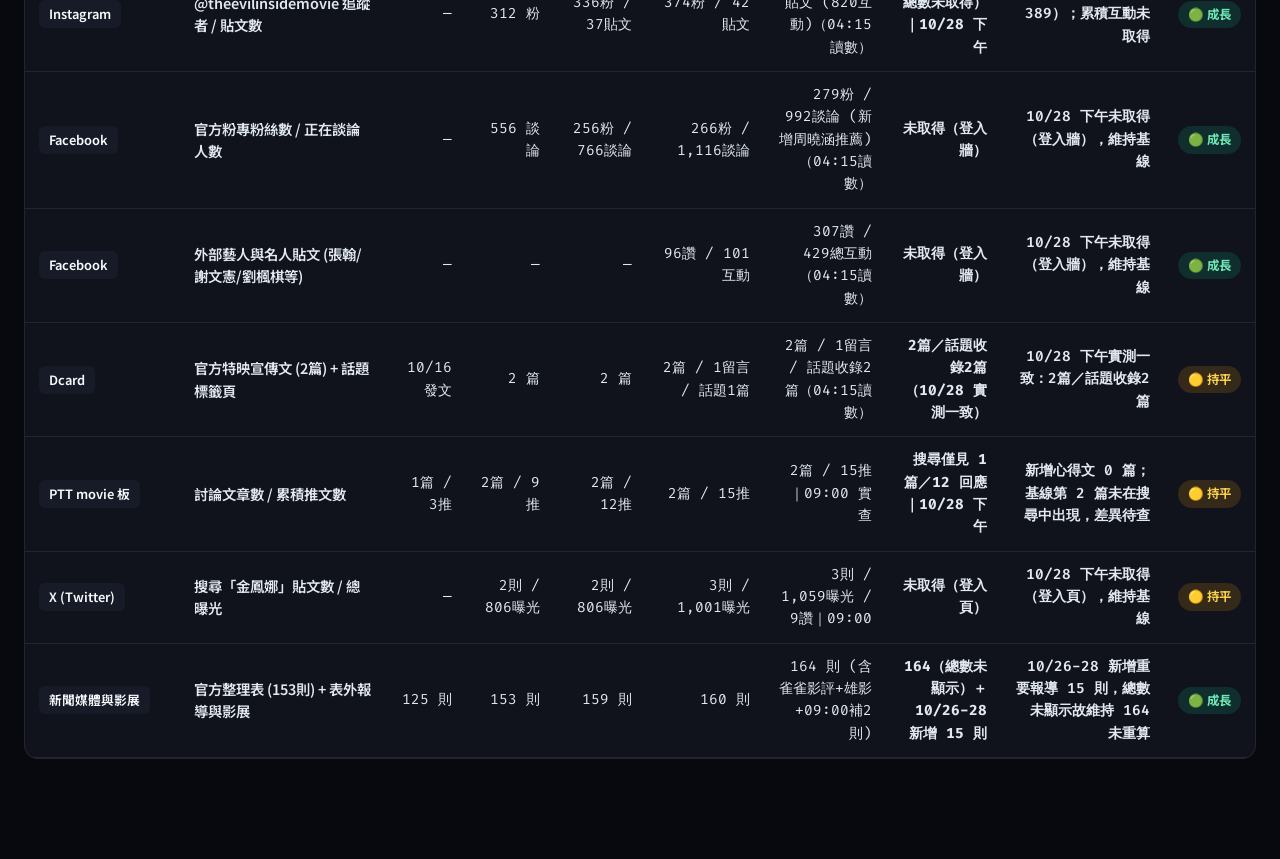
==== commit 8649718f: "chore(war-room): auto-sync timestamp, countdown & static pages (2026-11-01 09:00 UTC+8)" ====
--- a/docs/index.html
+++ b/docs/index.html
@@ -41,7 +41,7 @@
 
   <!-- Date Snapshot Selector -->
   <div class="snapshot-bar" id="kpi-overview">
-    <div class="snapshot-label" id="hero-snap-badge">最後同步：2026-11-01 08:30 (台北時間 UTC+8｜上映倒數 0 天)</div>
+    <div class="snapshot-label" id="hero-snap-badge">最後同步：2026-11-01 09:00 (台北時間 UTC+8｜上映倒數 0 天)</div>
     <div class="snapshot-pills" role="group" aria-label="歷史日期快照切換">
       <button type="button" class="snap-btn active" onclick="switchSnapshot('2026-10-28', this)">2026-10-28 最新 (D-1)</button>
       <button type="button" class="snap-btn" onclick="switchSnapshot('2026-10-25', this)">2026-10-25 (D-4)</button>
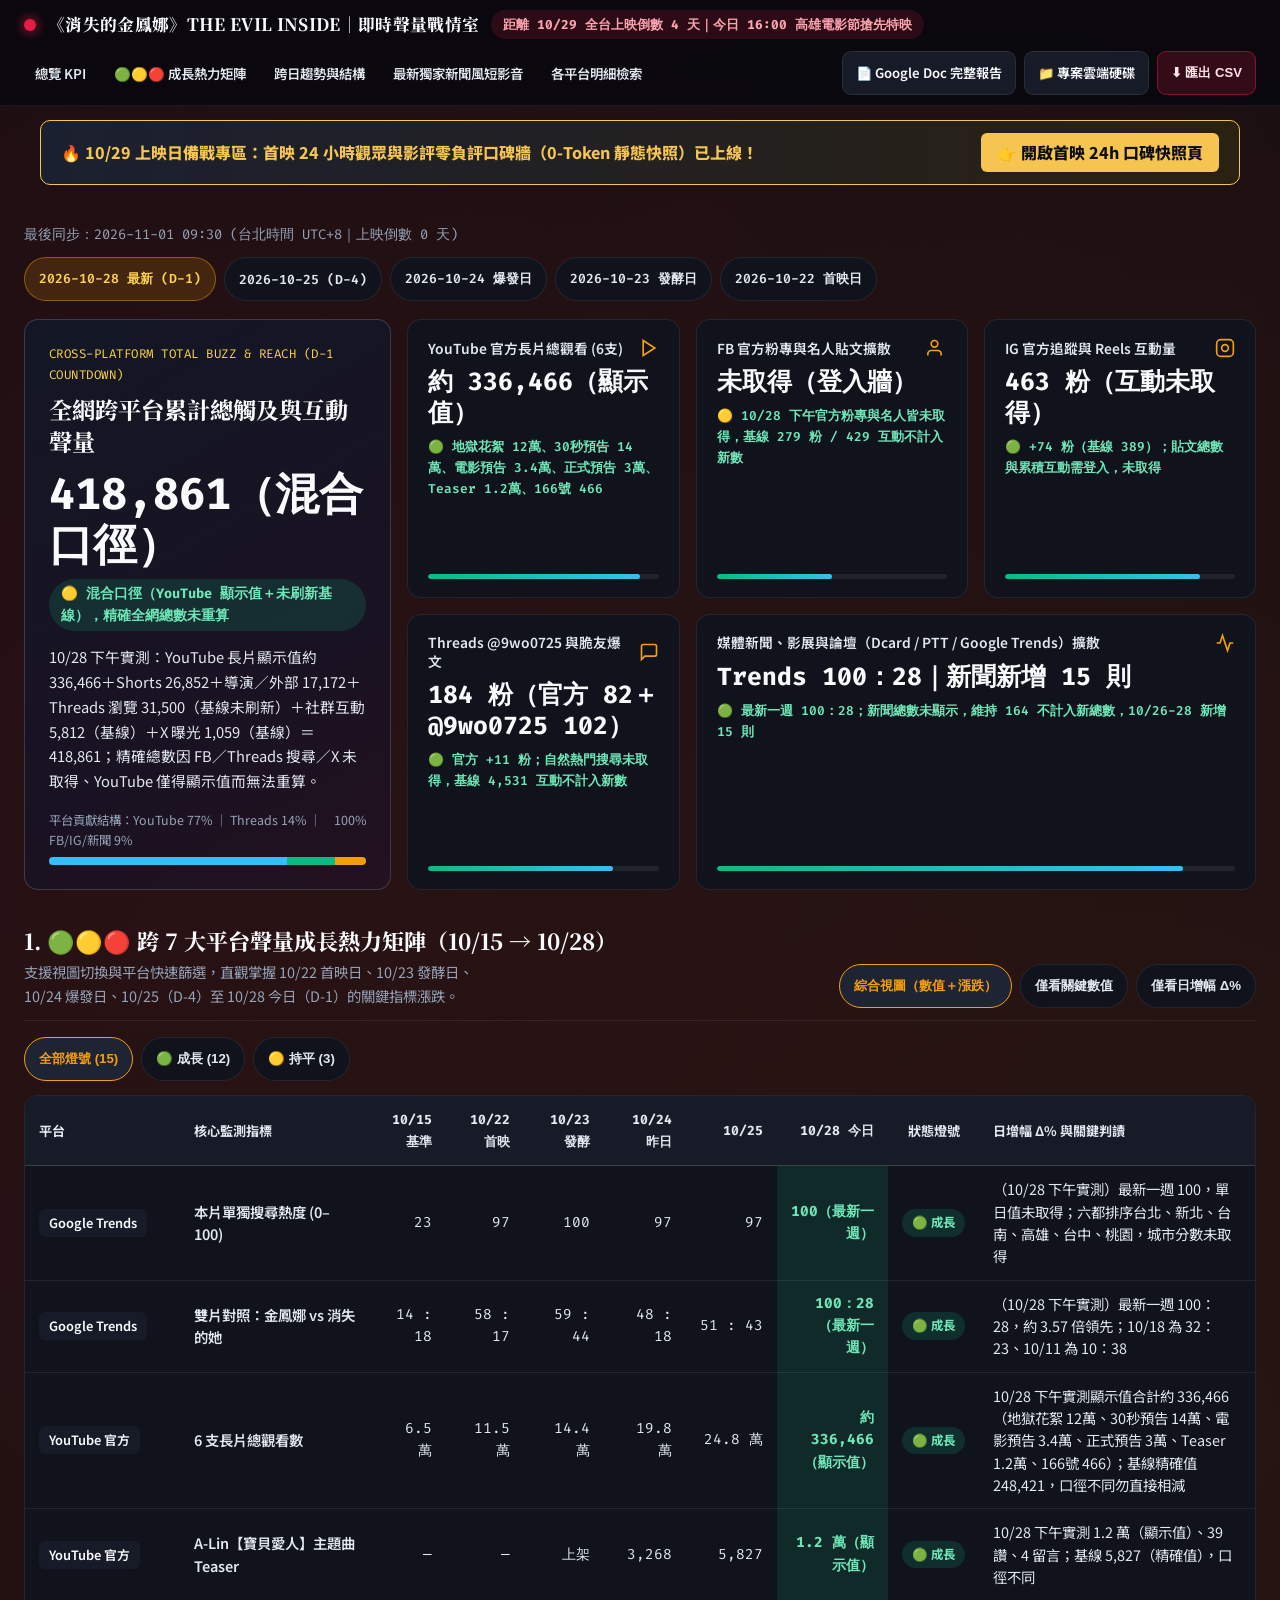
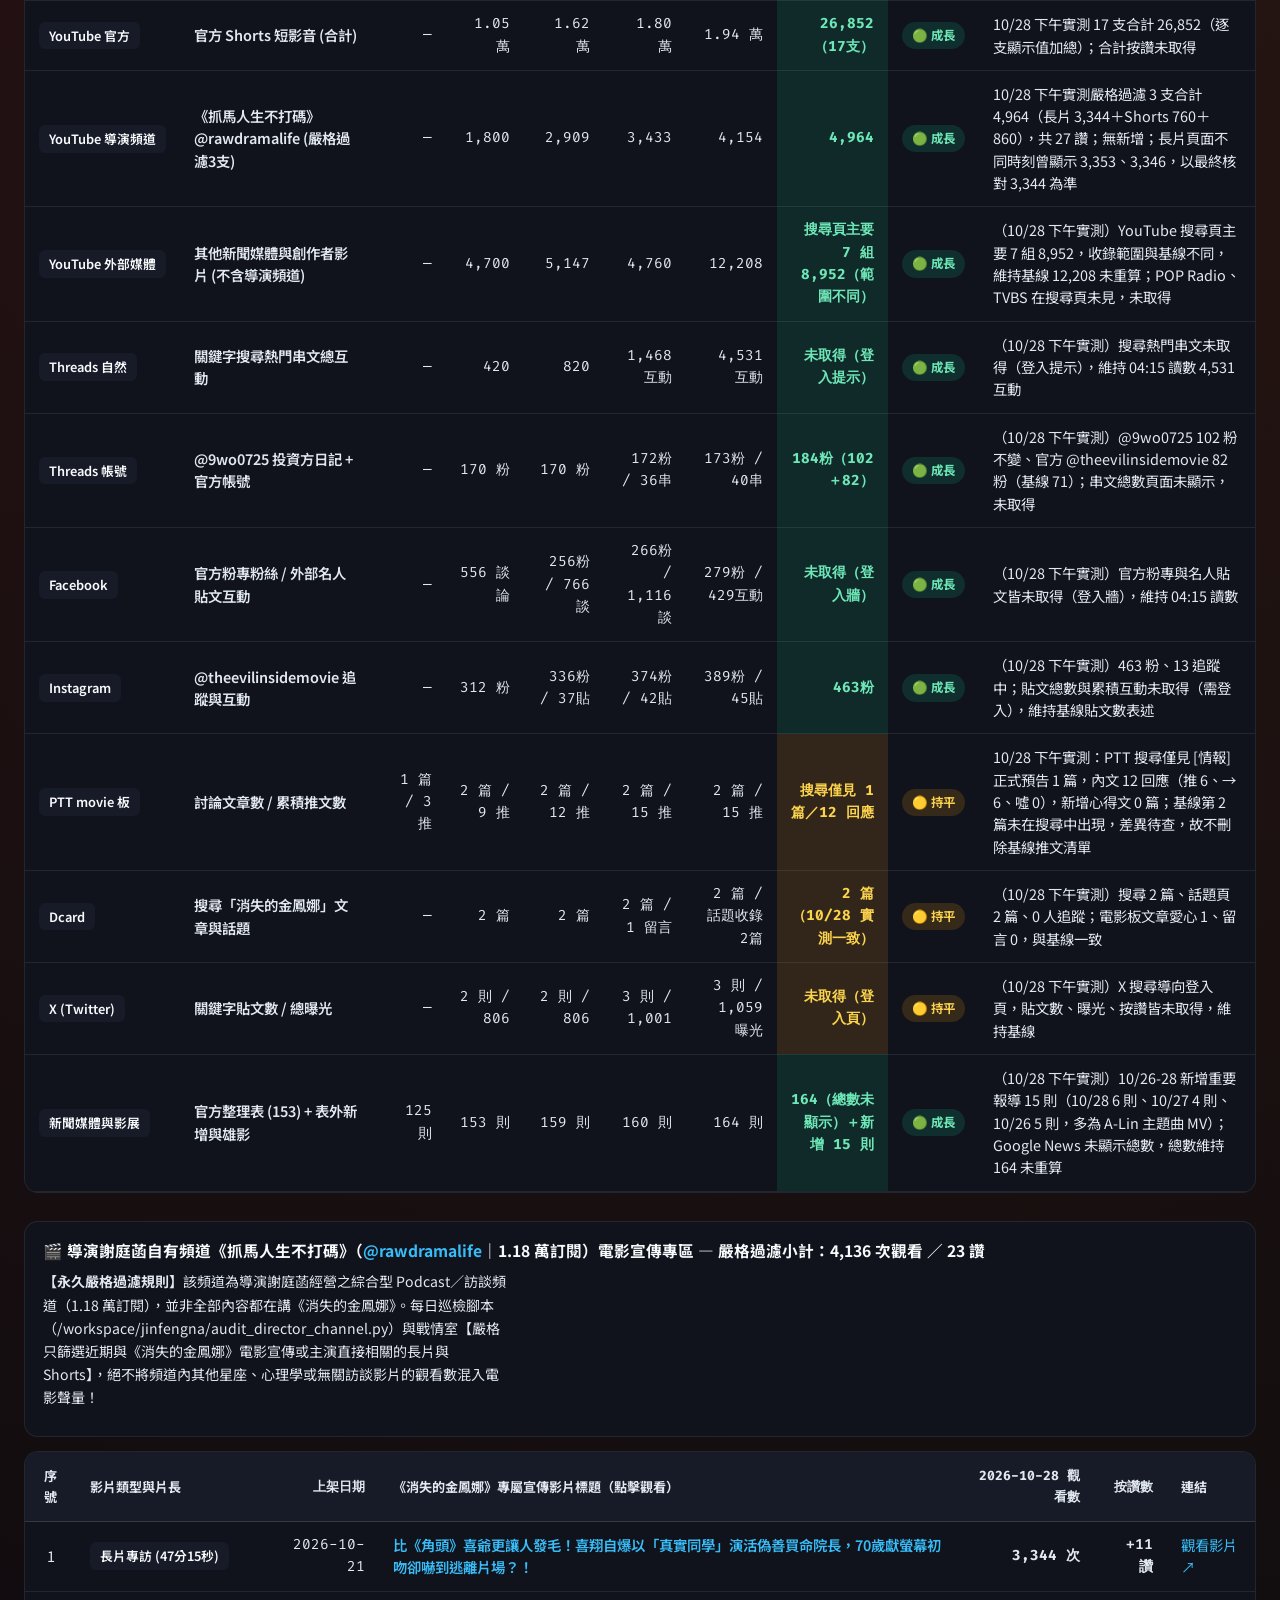
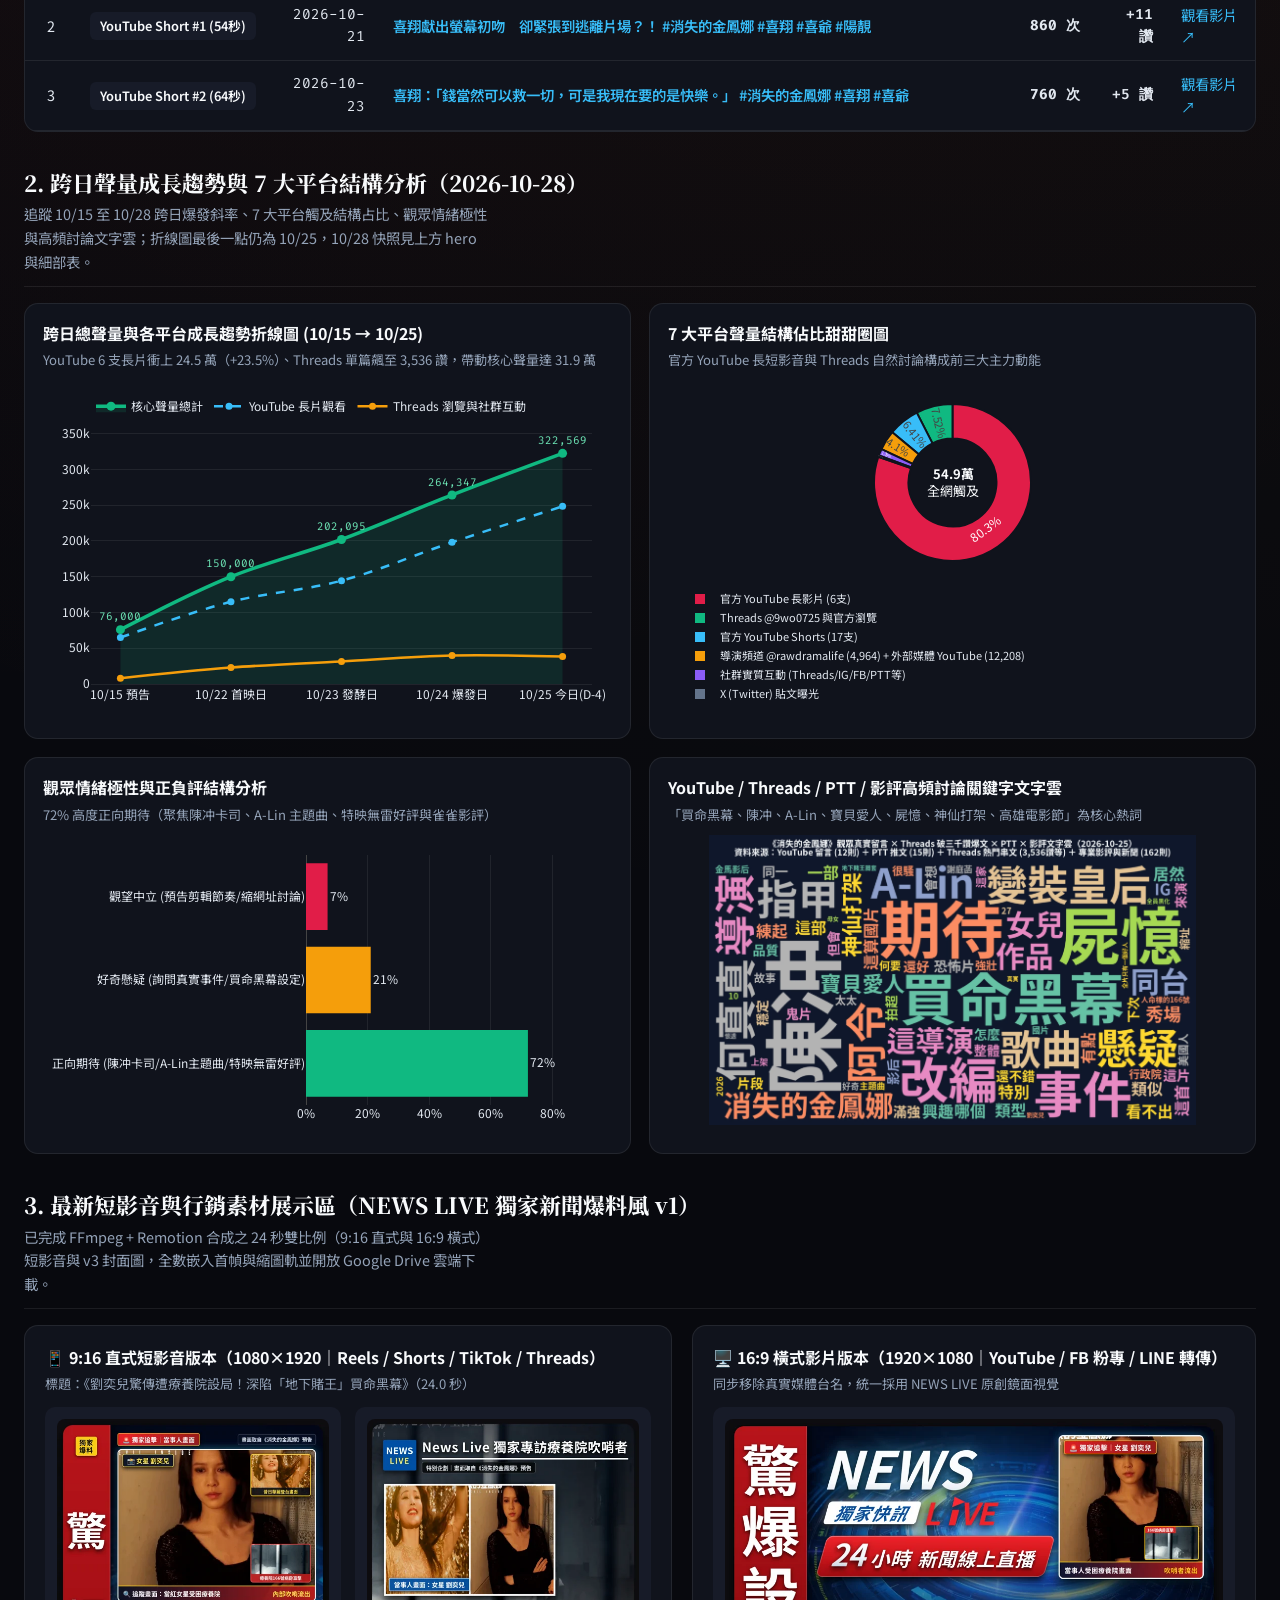
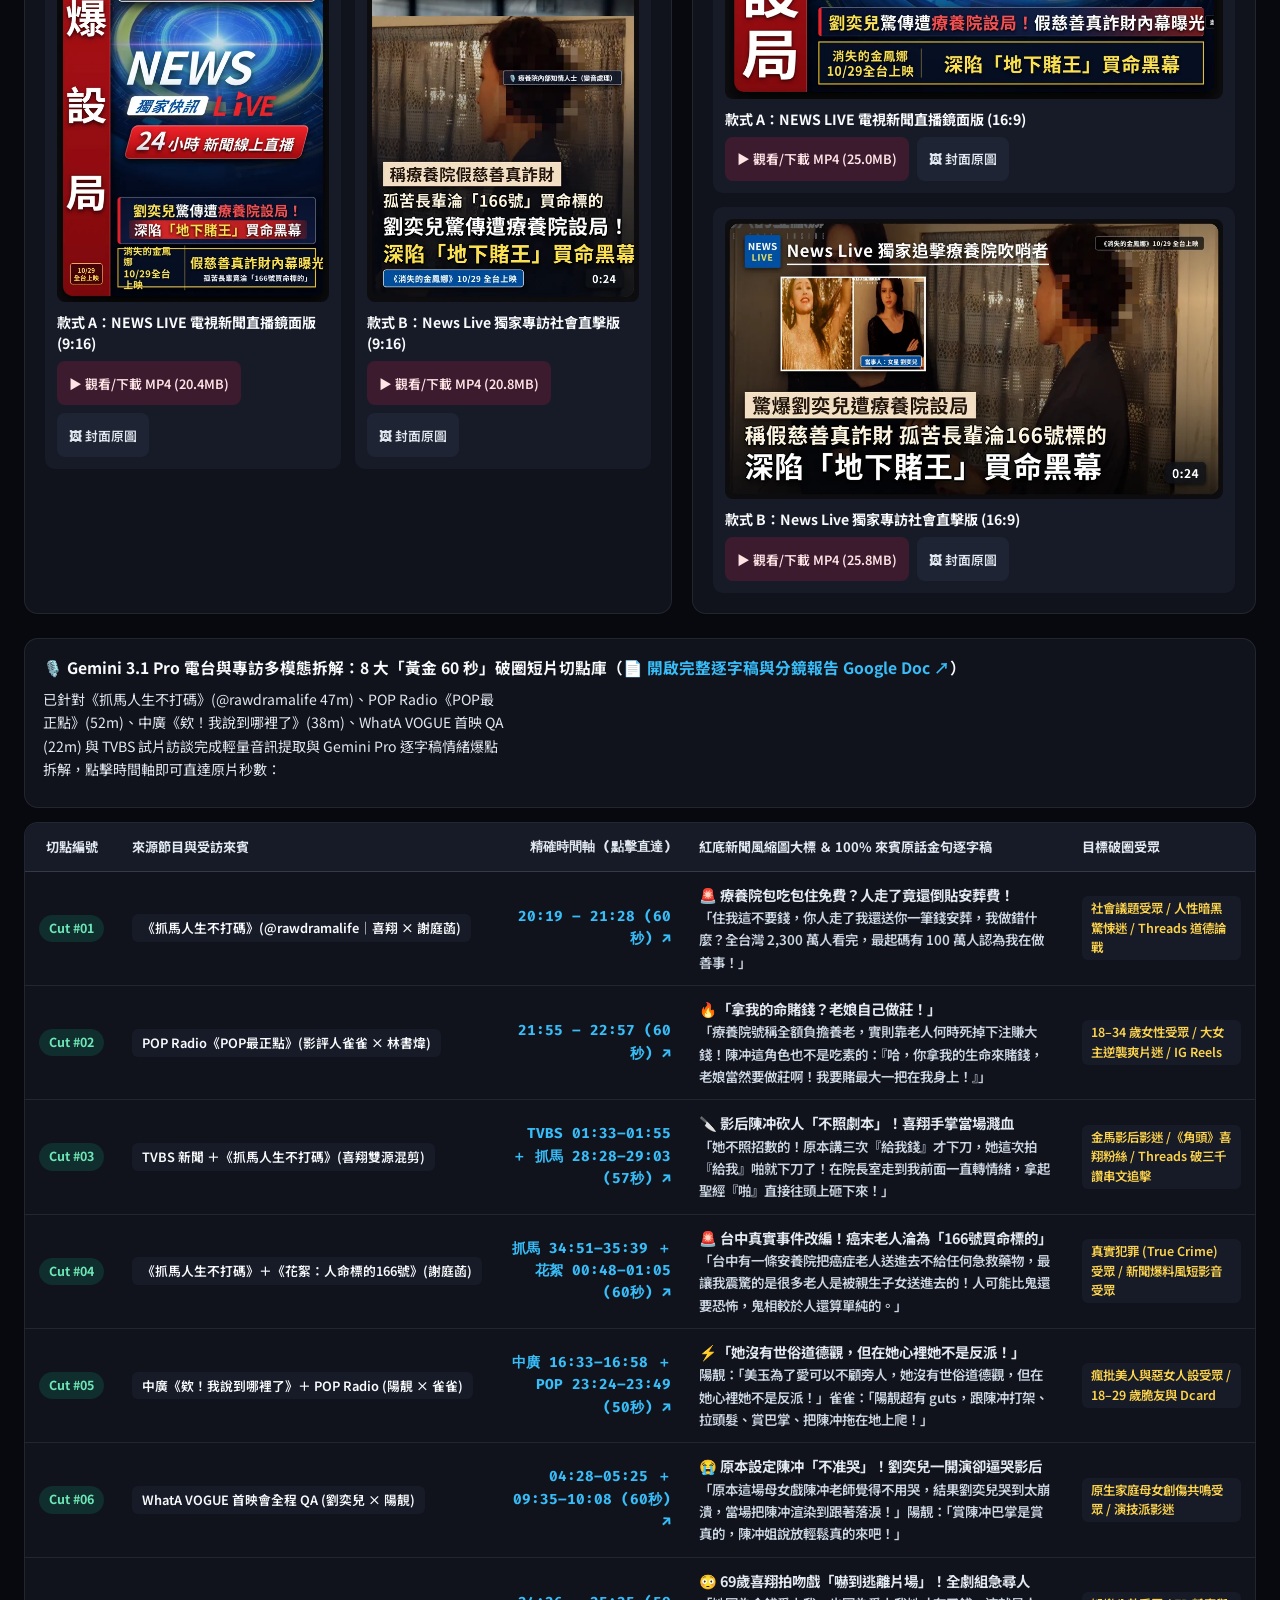
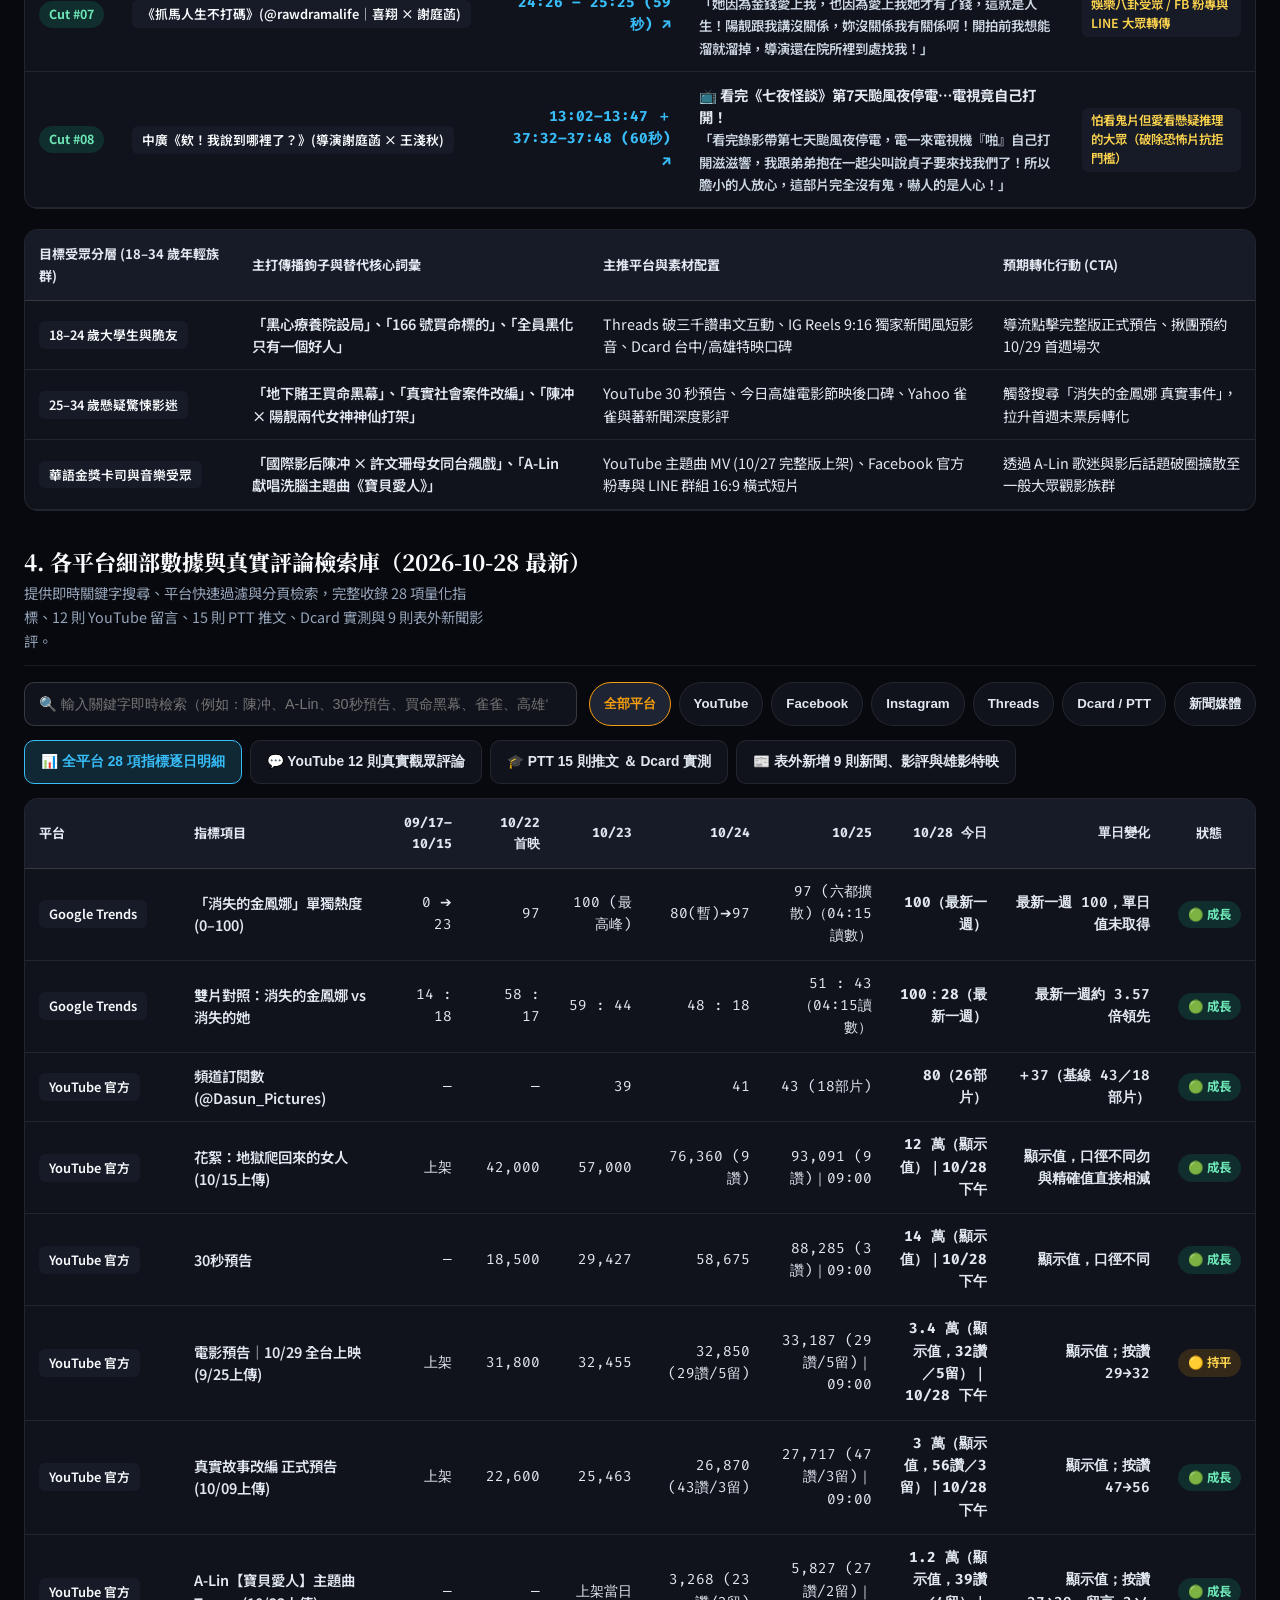
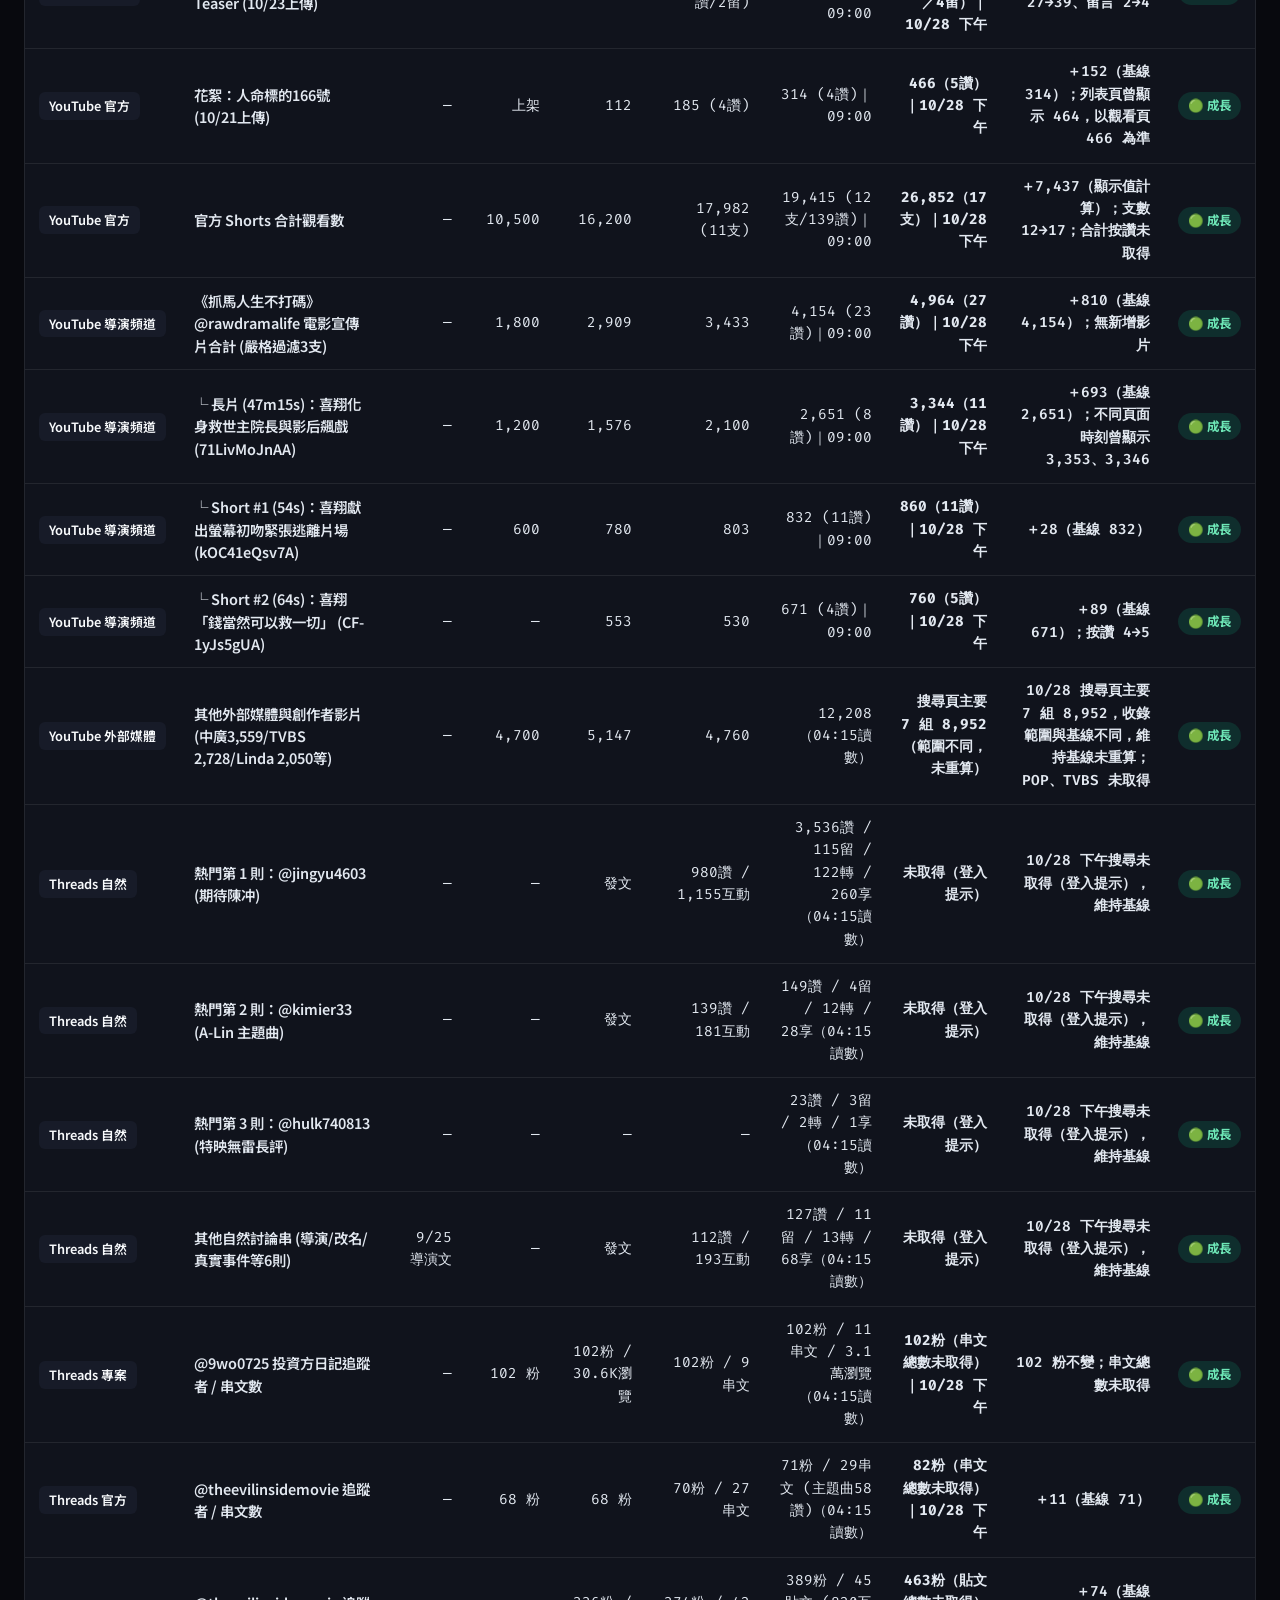
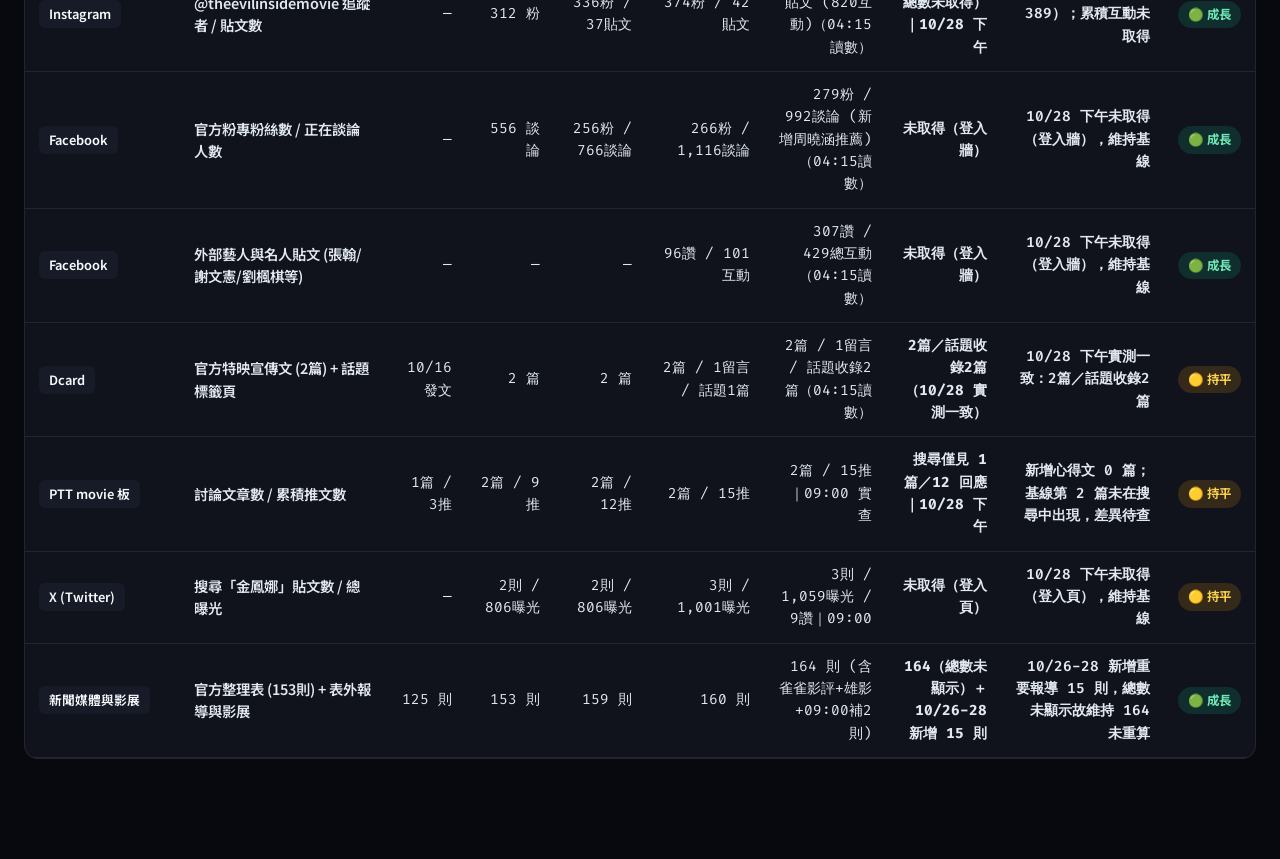
==== commit 36ba1b9b: "chore(war-room): auto-sync timestamp, countdown & static pages (2026-11-01 09:30 UTC+8)" ====
--- a/docs/index.html
+++ b/docs/index.html
@@ -41,7 +41,7 @@
 
   <!-- Date Snapshot Selector -->
   <div class="snapshot-bar" id="kpi-overview">
-    <div class="snapshot-label" id="hero-snap-badge">最後同步：2026-11-01 09:00 (台北時間 UTC+8｜上映倒數 0 天)</div>
+    <div class="snapshot-label" id="hero-snap-badge">最後同步：2026-11-01 09:30 (台北時間 UTC+8｜上映倒數 0 天)</div>
     <div class="snapshot-pills" role="group" aria-label="歷史日期快照切換">
       <button type="button" class="snap-btn active" onclick="switchSnapshot('2026-10-28', this)">2026-10-28 最新 (D-1)</button>
       <button type="button" class="snap-btn" onclick="switchSnapshot('2026-10-25', this)">2026-10-25 (D-4)</button>
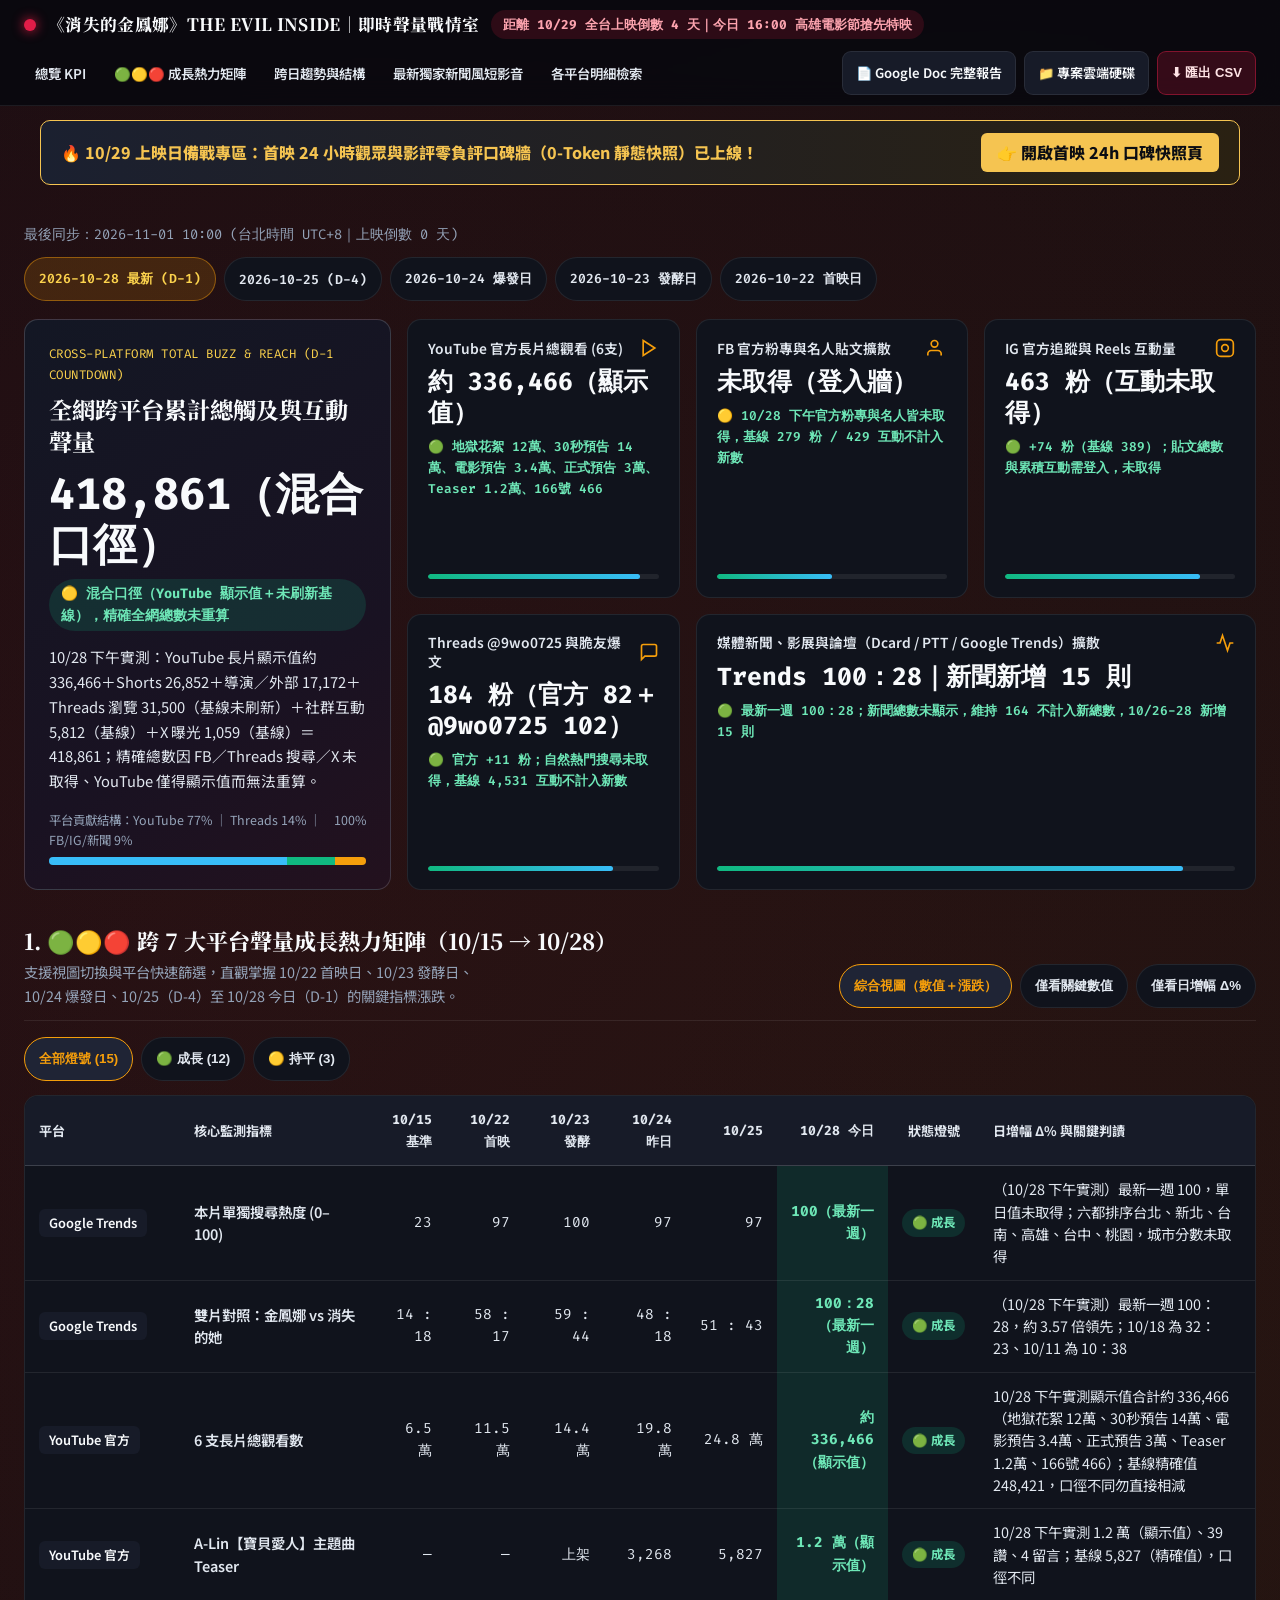
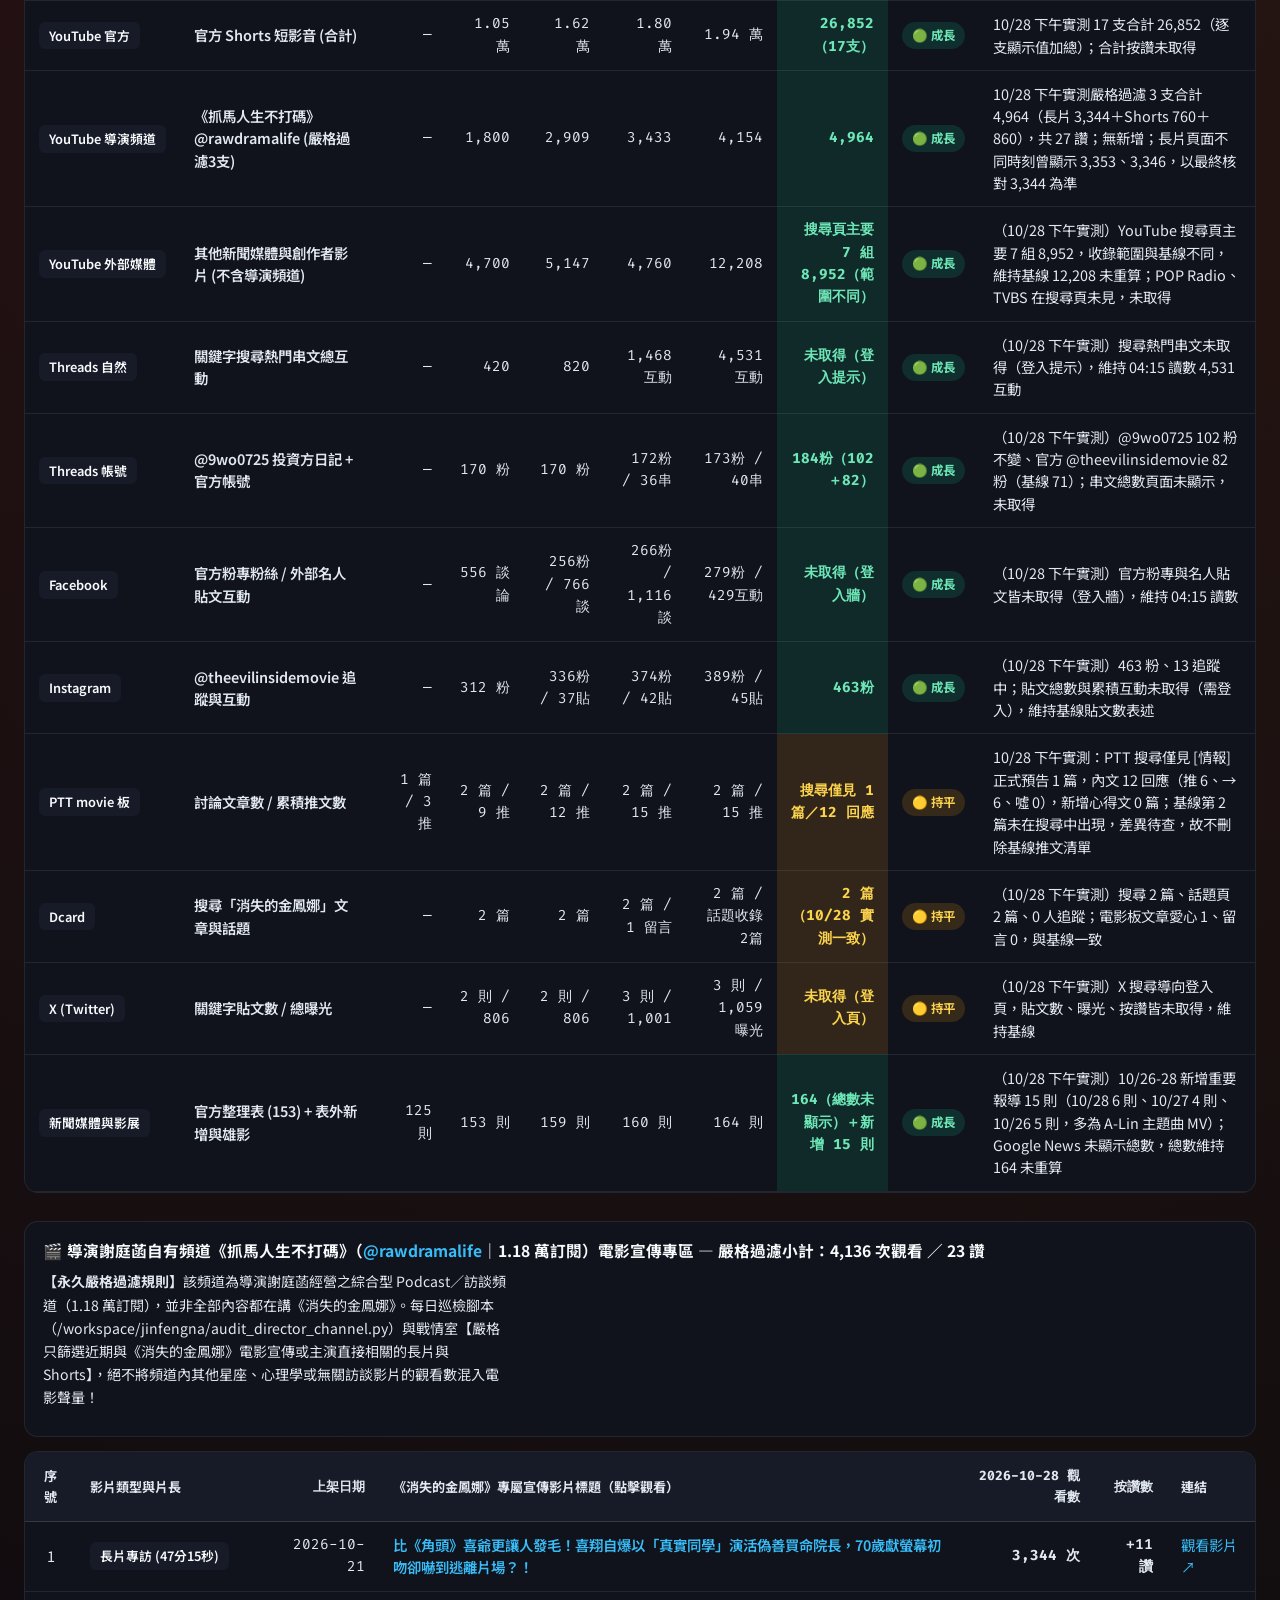
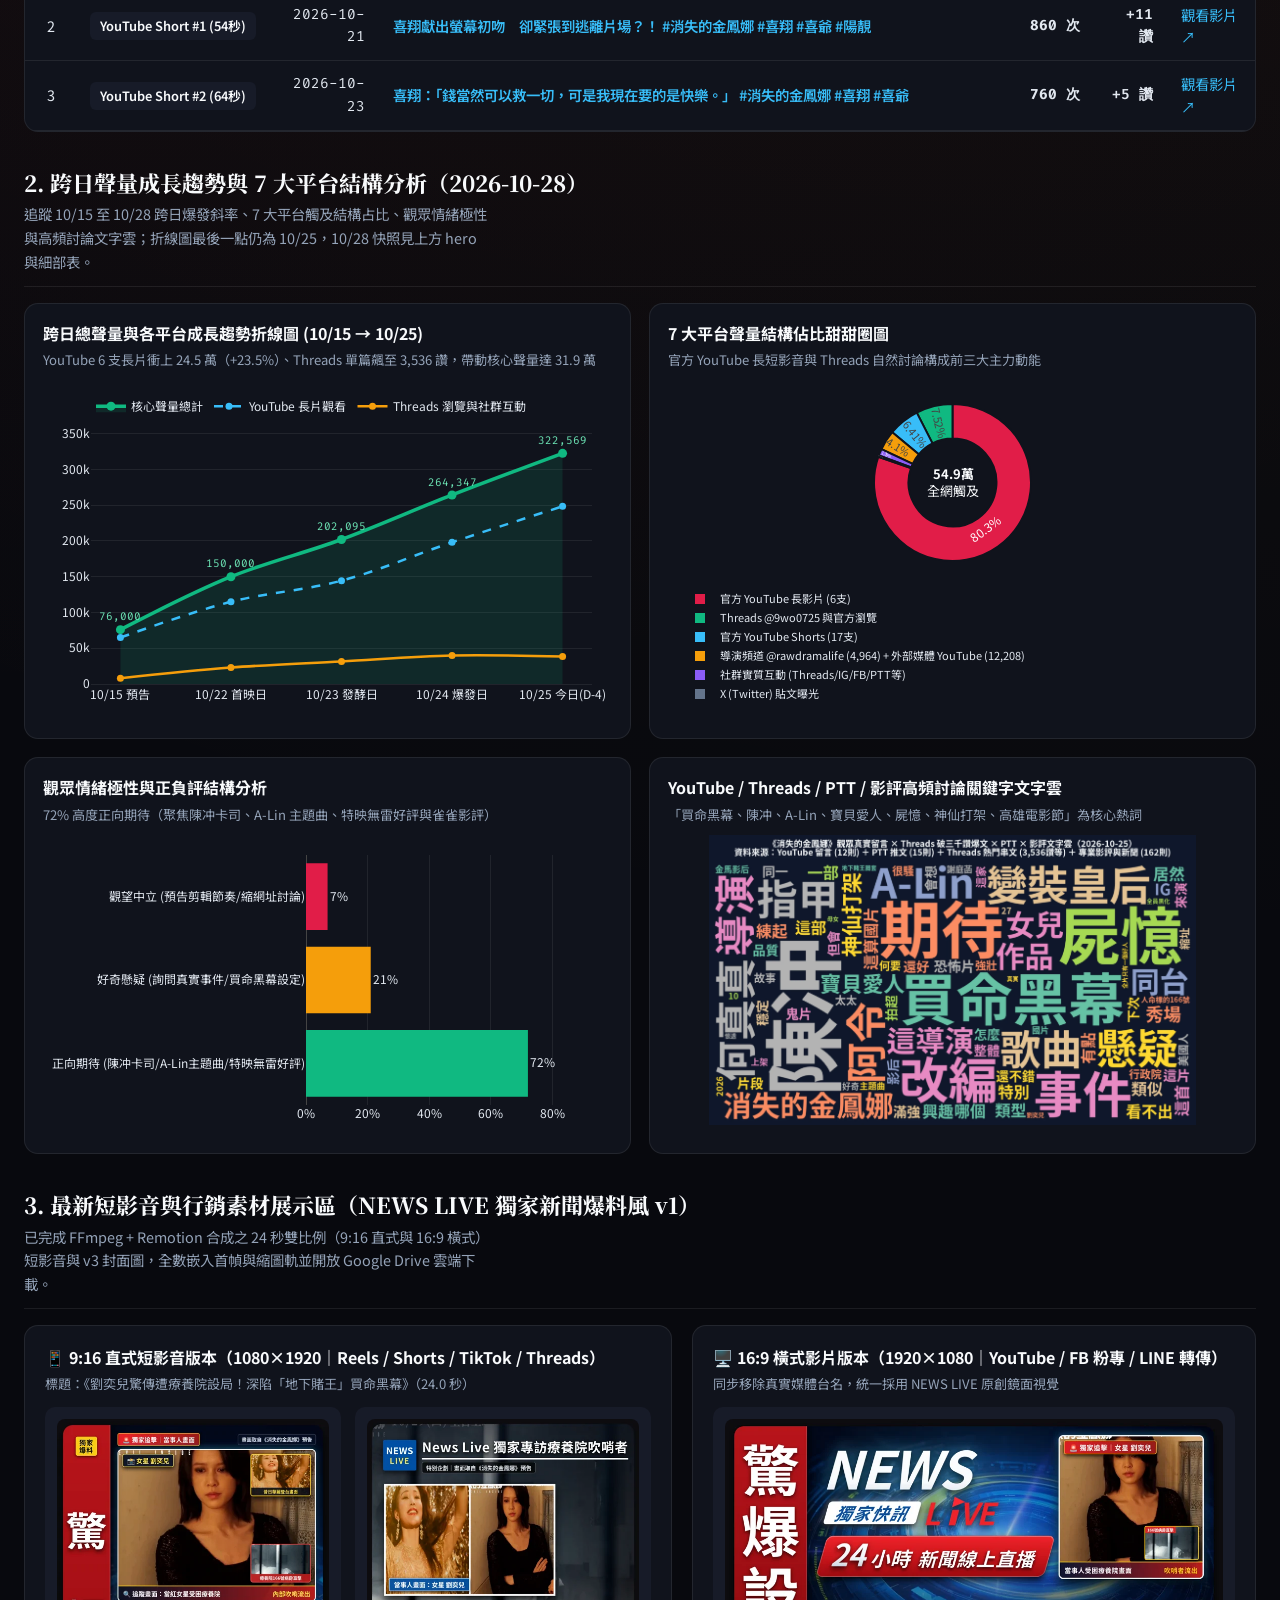
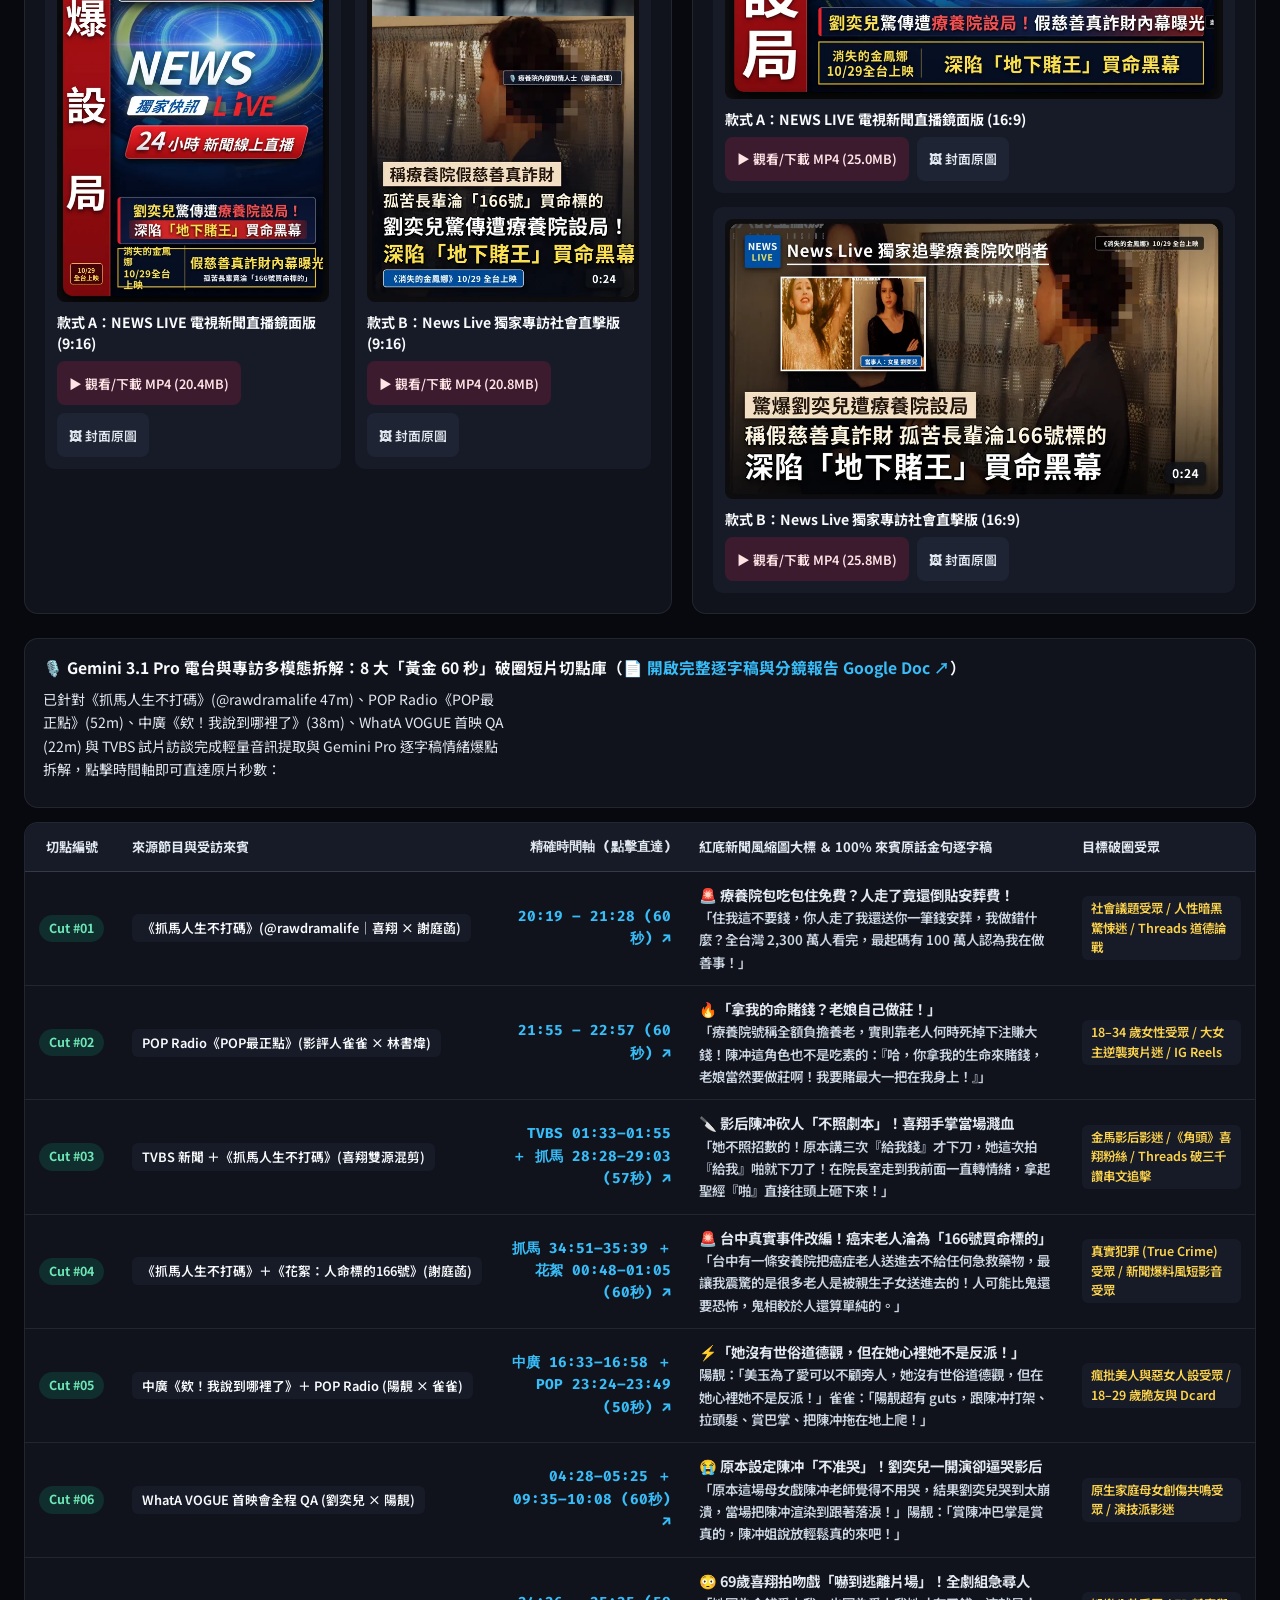
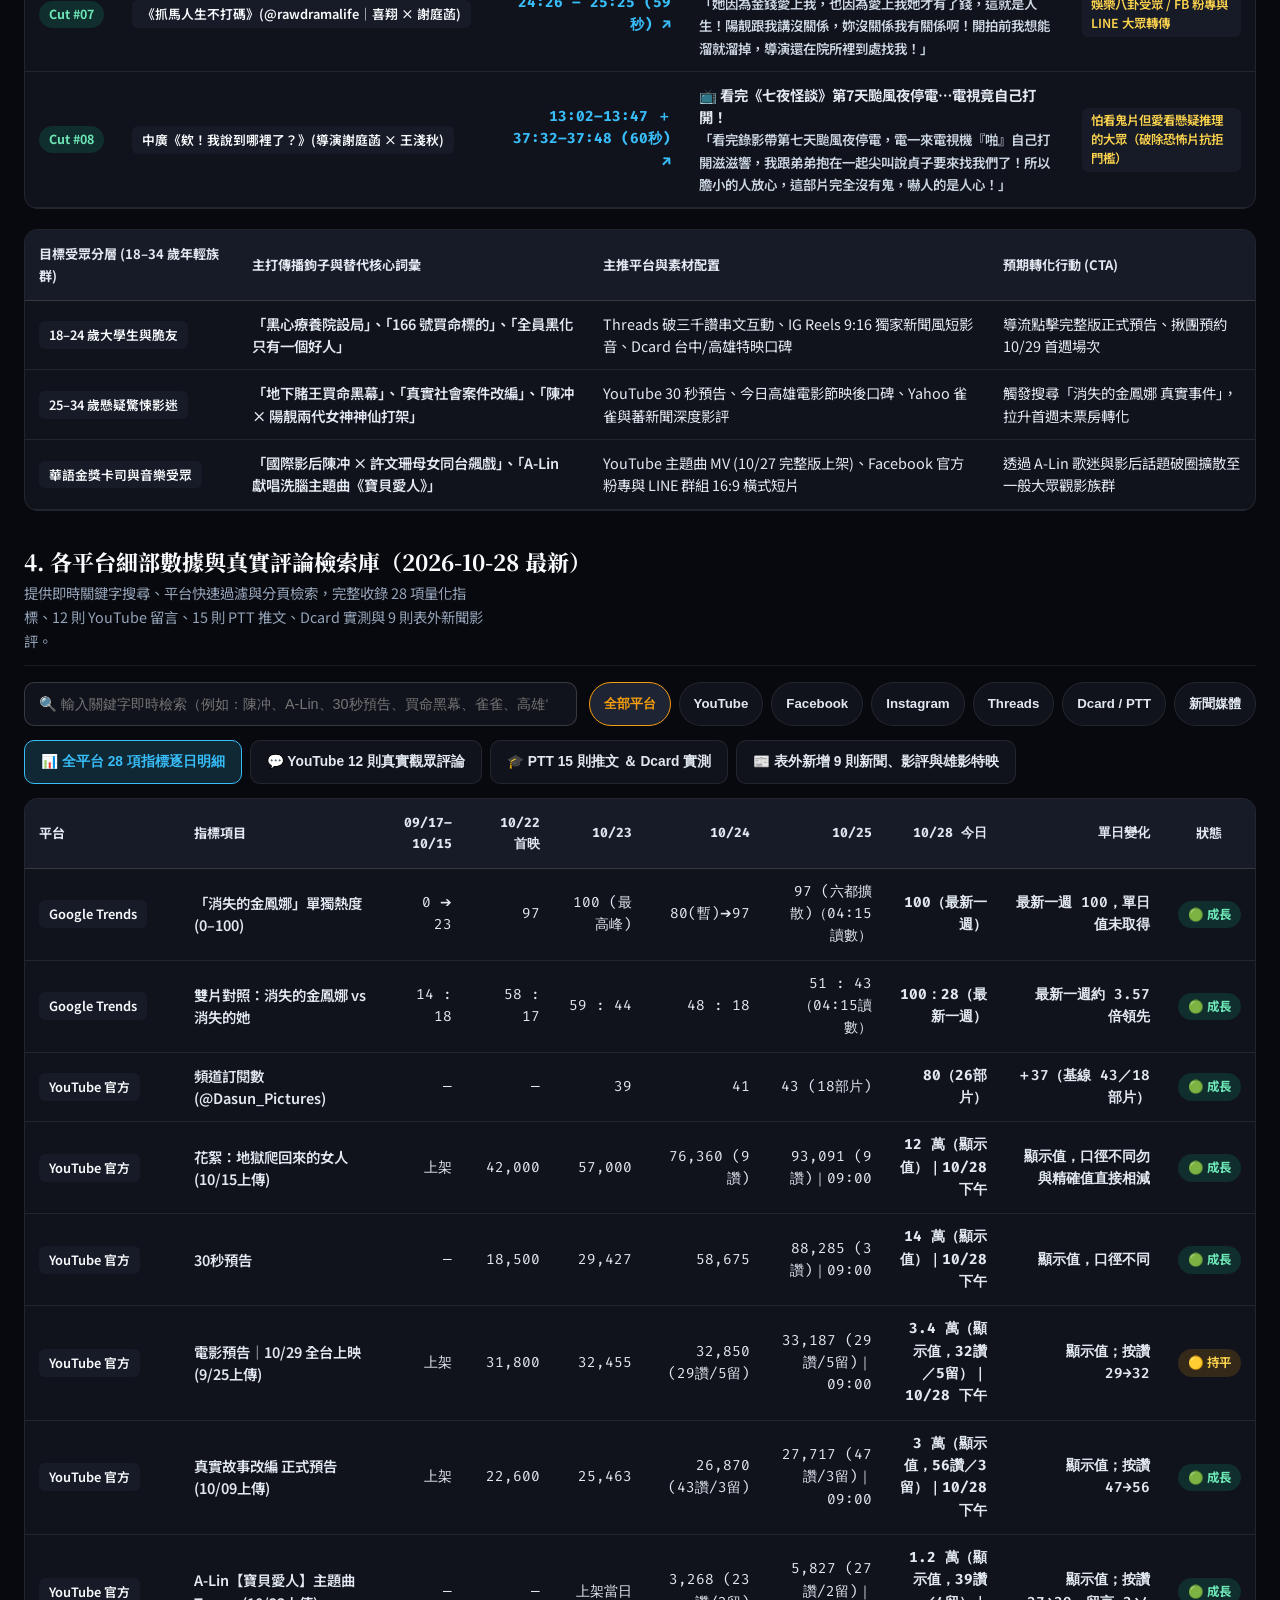
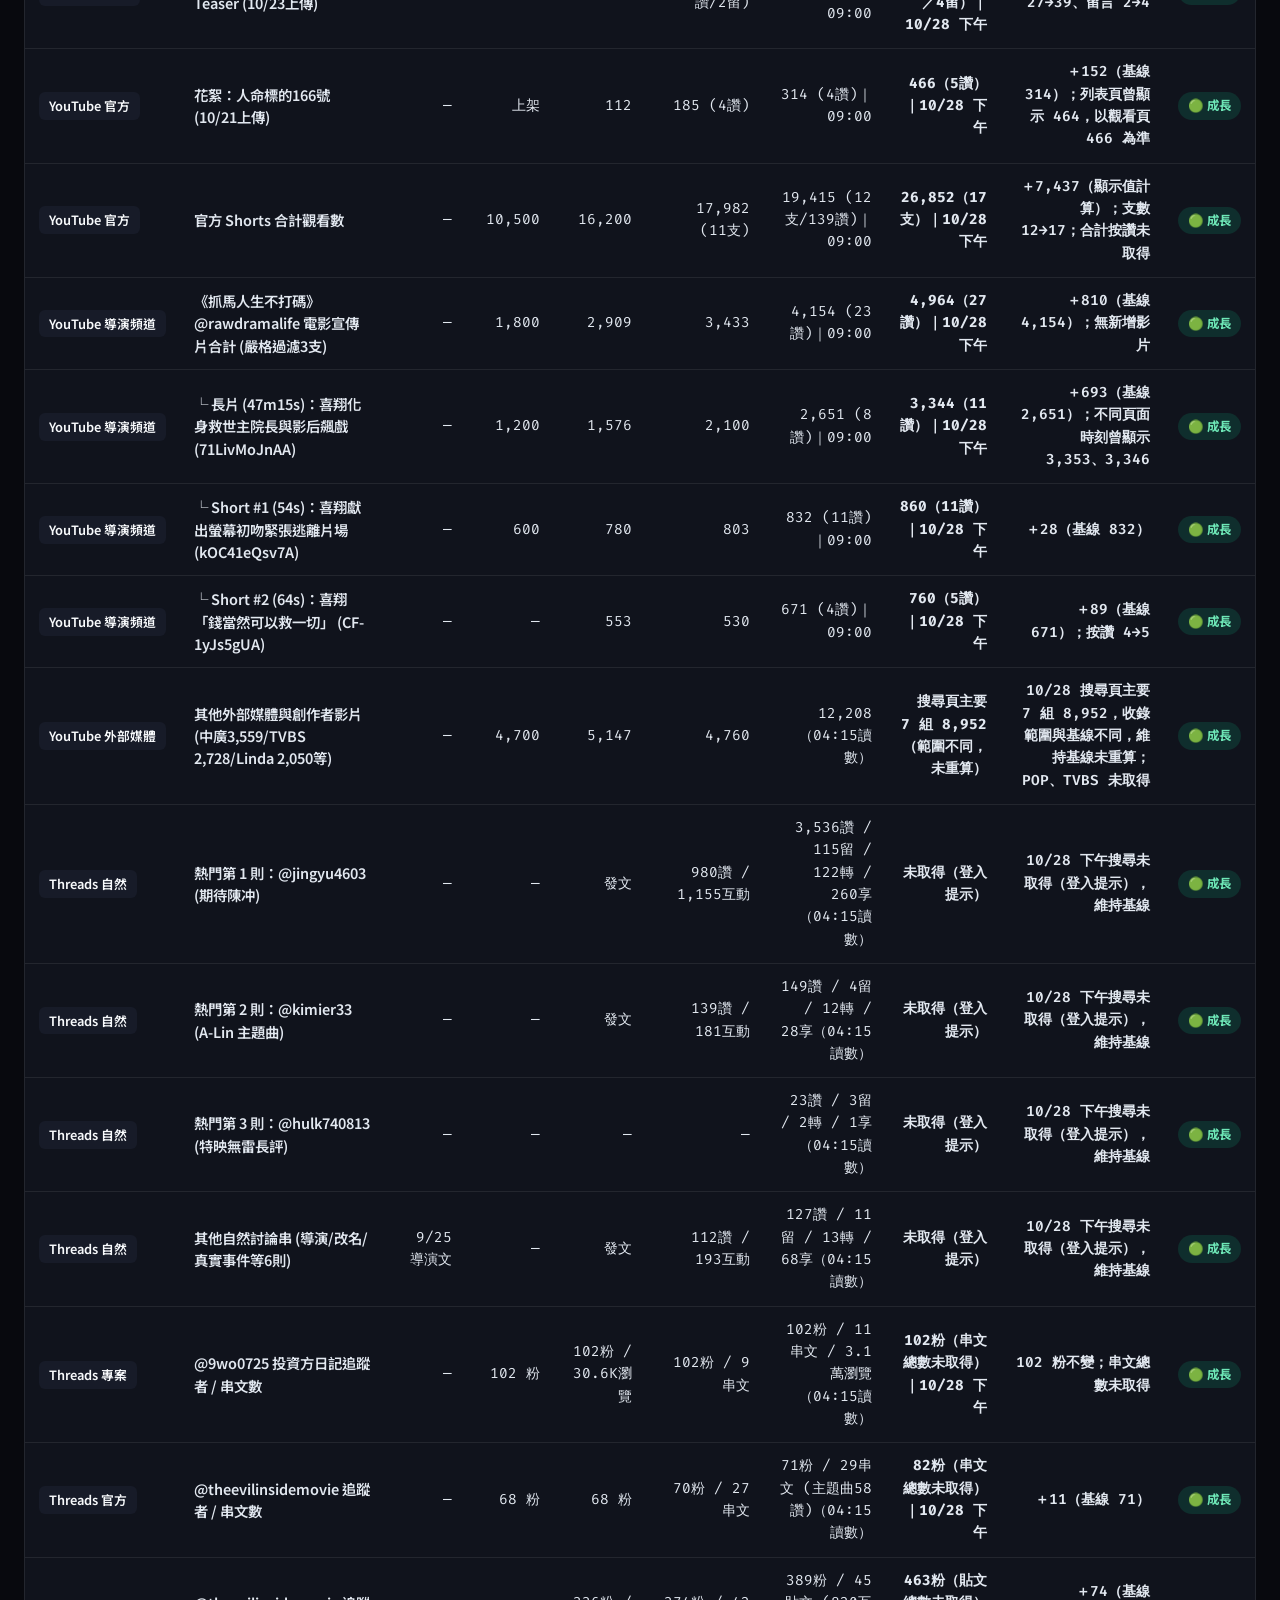
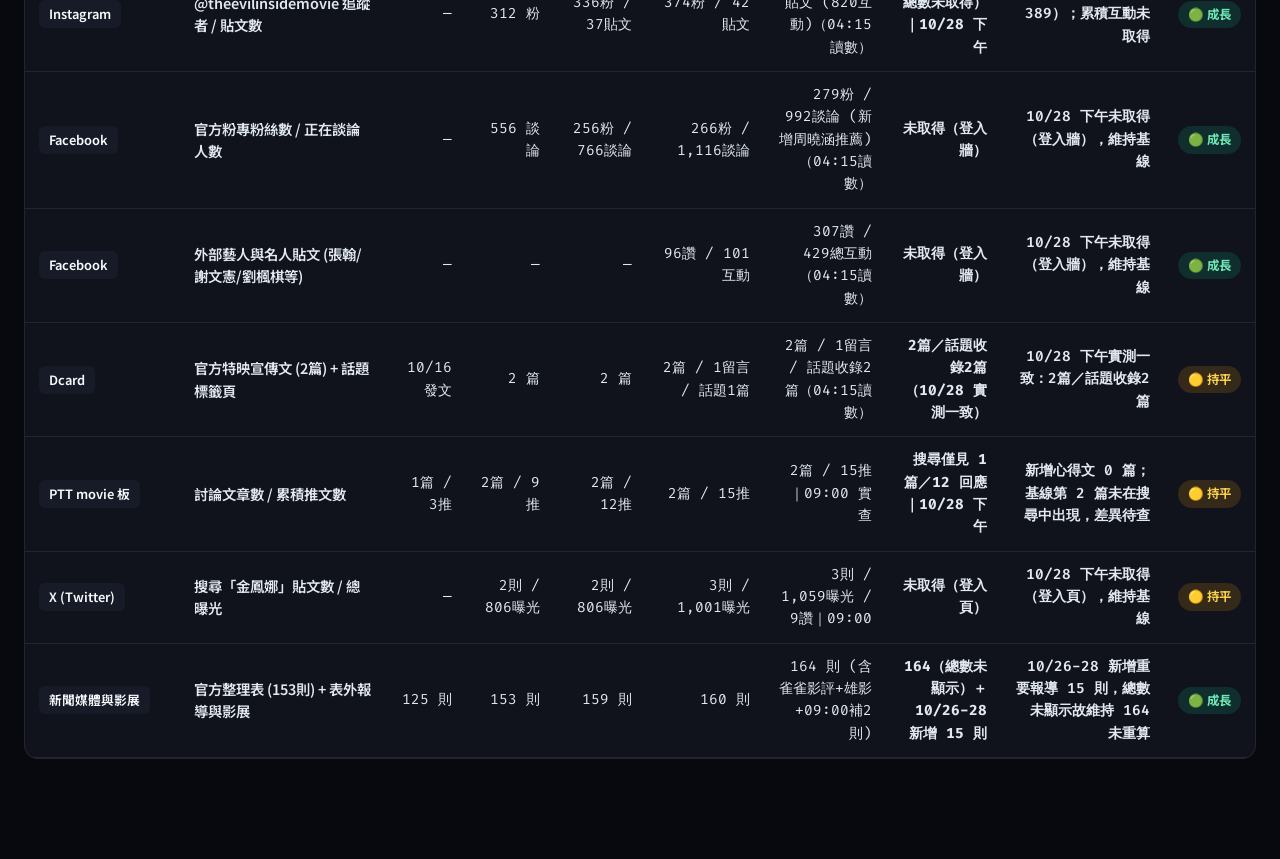
==== commit 83283d24: "chore(war-room): auto-sync timestamp, countdown & static pages (2026-11-01 10:00 UTC+8)" ====
--- a/docs/index.html
+++ b/docs/index.html
@@ -41,7 +41,7 @@
 
   <!-- Date Snapshot Selector -->
   <div class="snapshot-bar" id="kpi-overview">
-    <div class="snapshot-label" id="hero-snap-badge">最後同步：2026-11-01 09:30 (台北時間 UTC+8｜上映倒數 0 天)</div>
+    <div class="snapshot-label" id="hero-snap-badge">最後同步：2026-11-01 10:00 (台北時間 UTC+8｜上映倒數 0 天)</div>
     <div class="snapshot-pills" role="group" aria-label="歷史日期快照切換">
       <button type="button" class="snap-btn active" onclick="switchSnapshot('2026-10-28', this)">2026-10-28 最新 (D-1)</button>
       <button type="button" class="snap-btn" onclick="switchSnapshot('2026-10-25', this)">2026-10-25 (D-4)</button>
